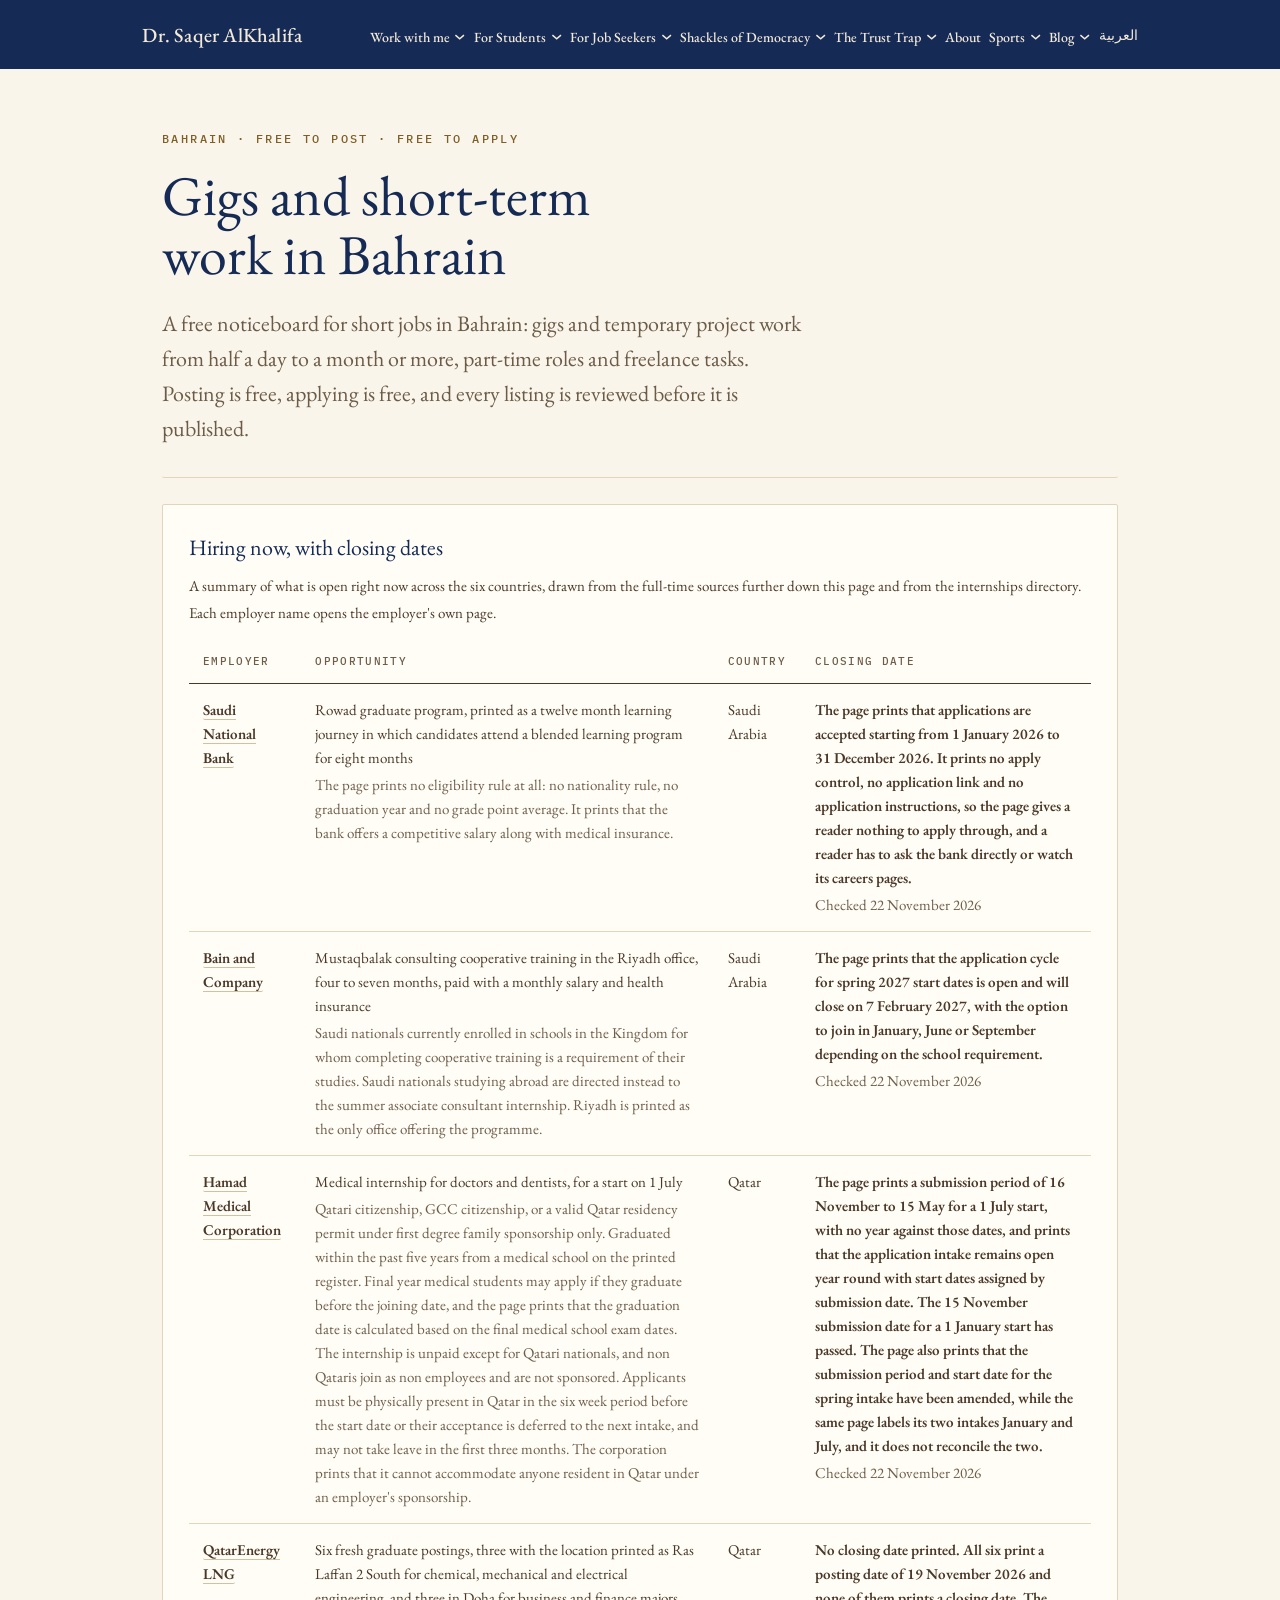
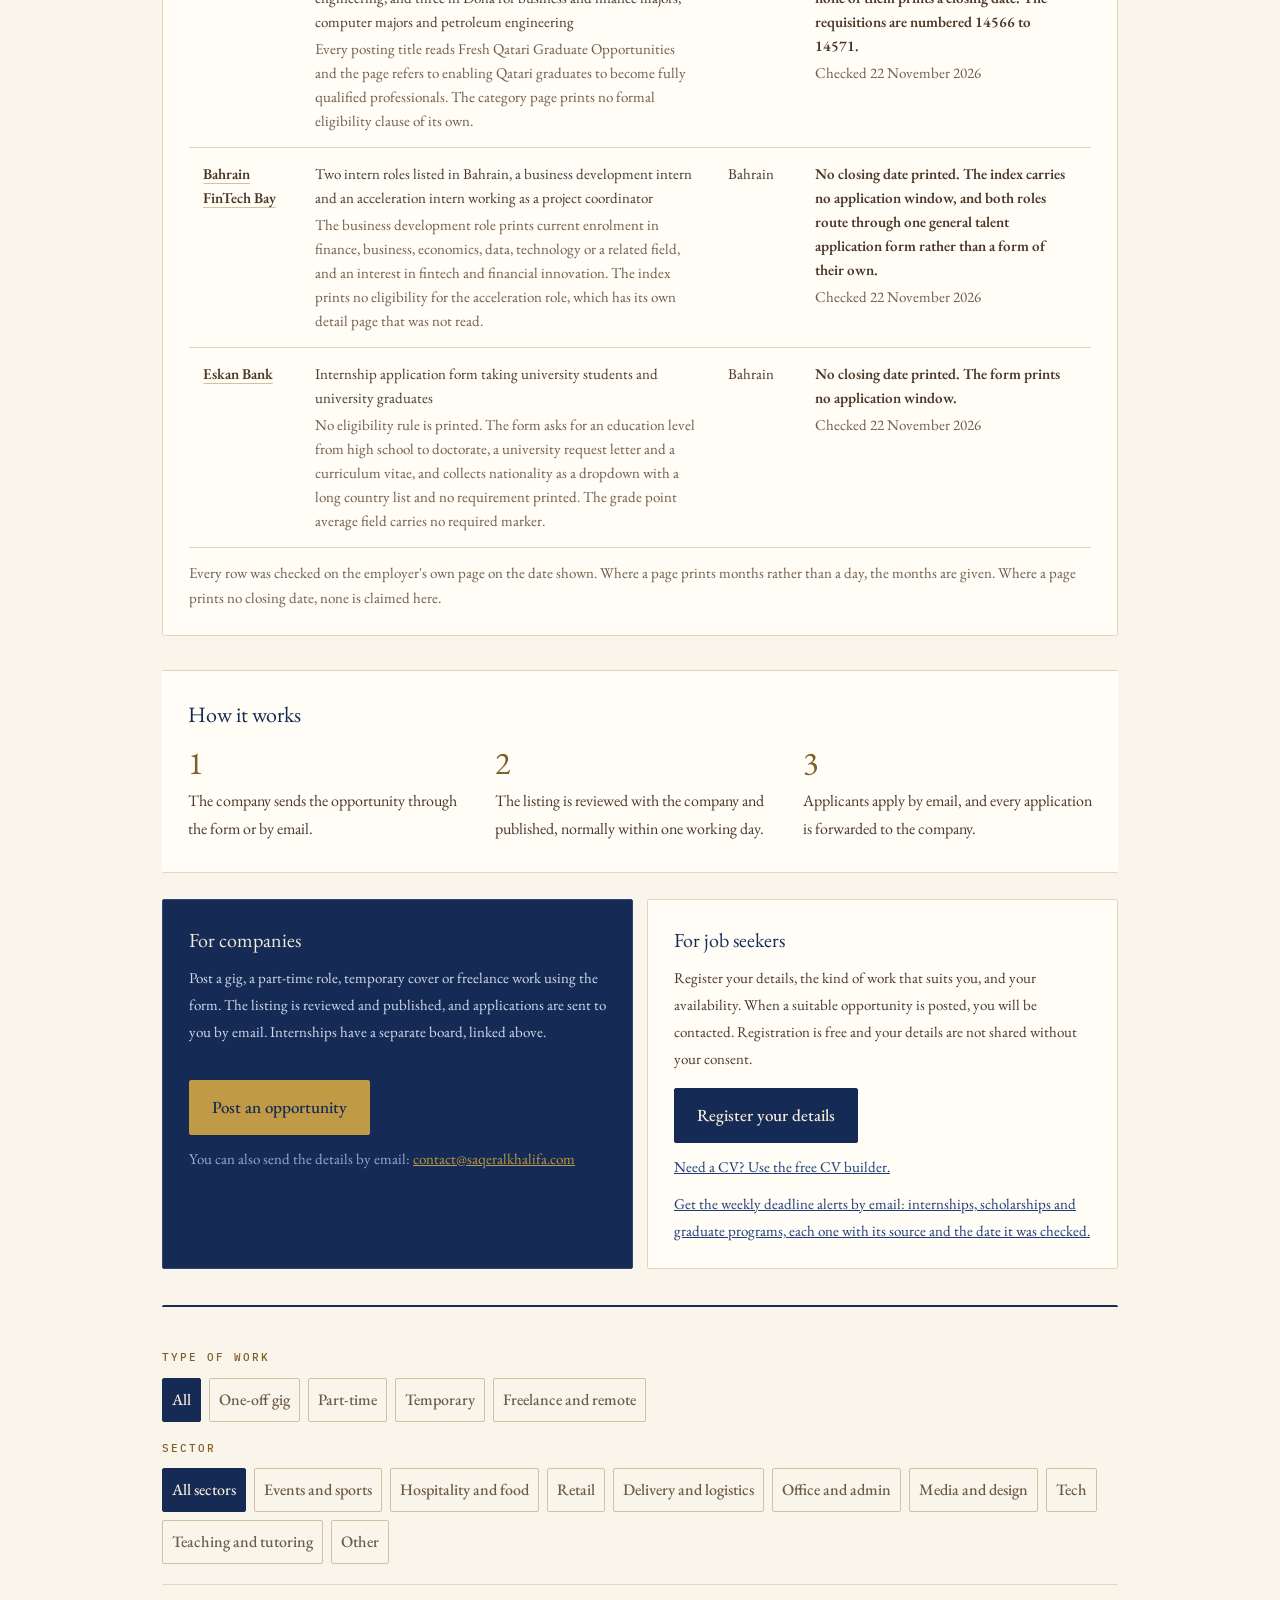
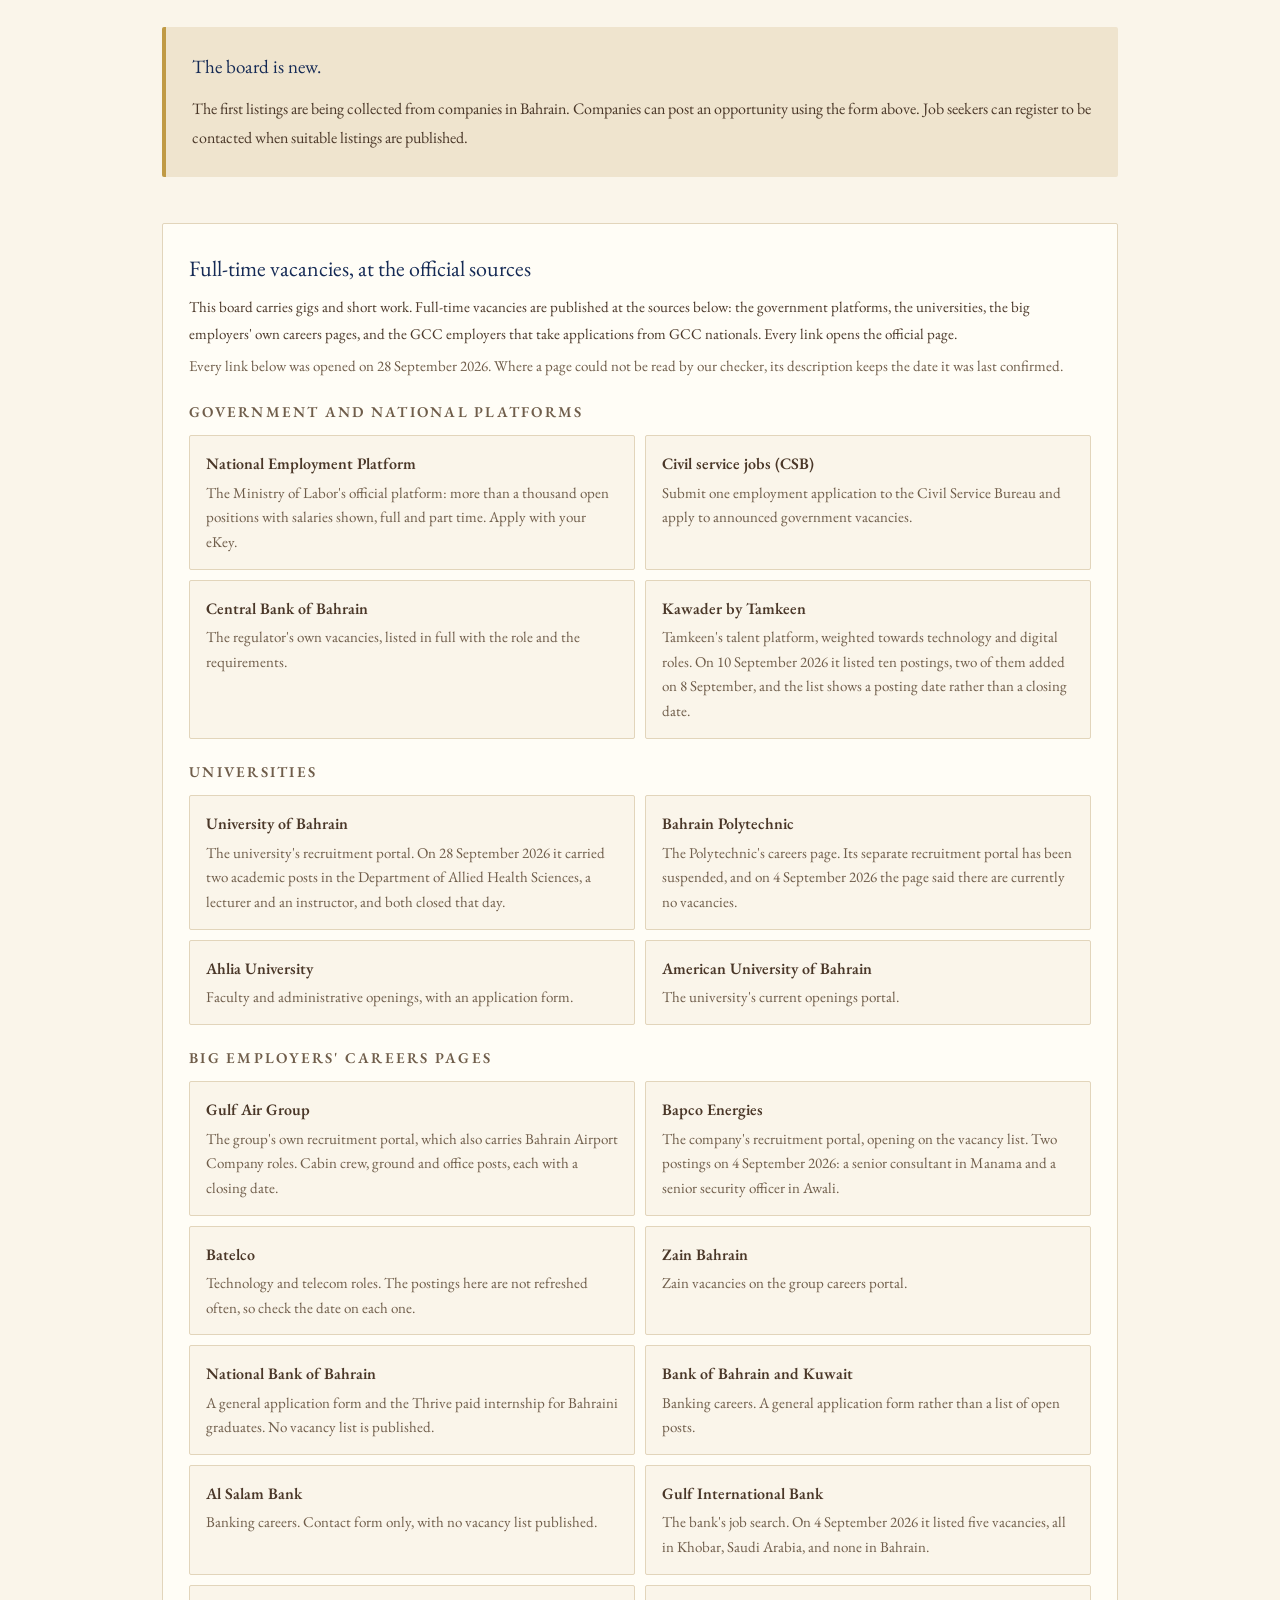
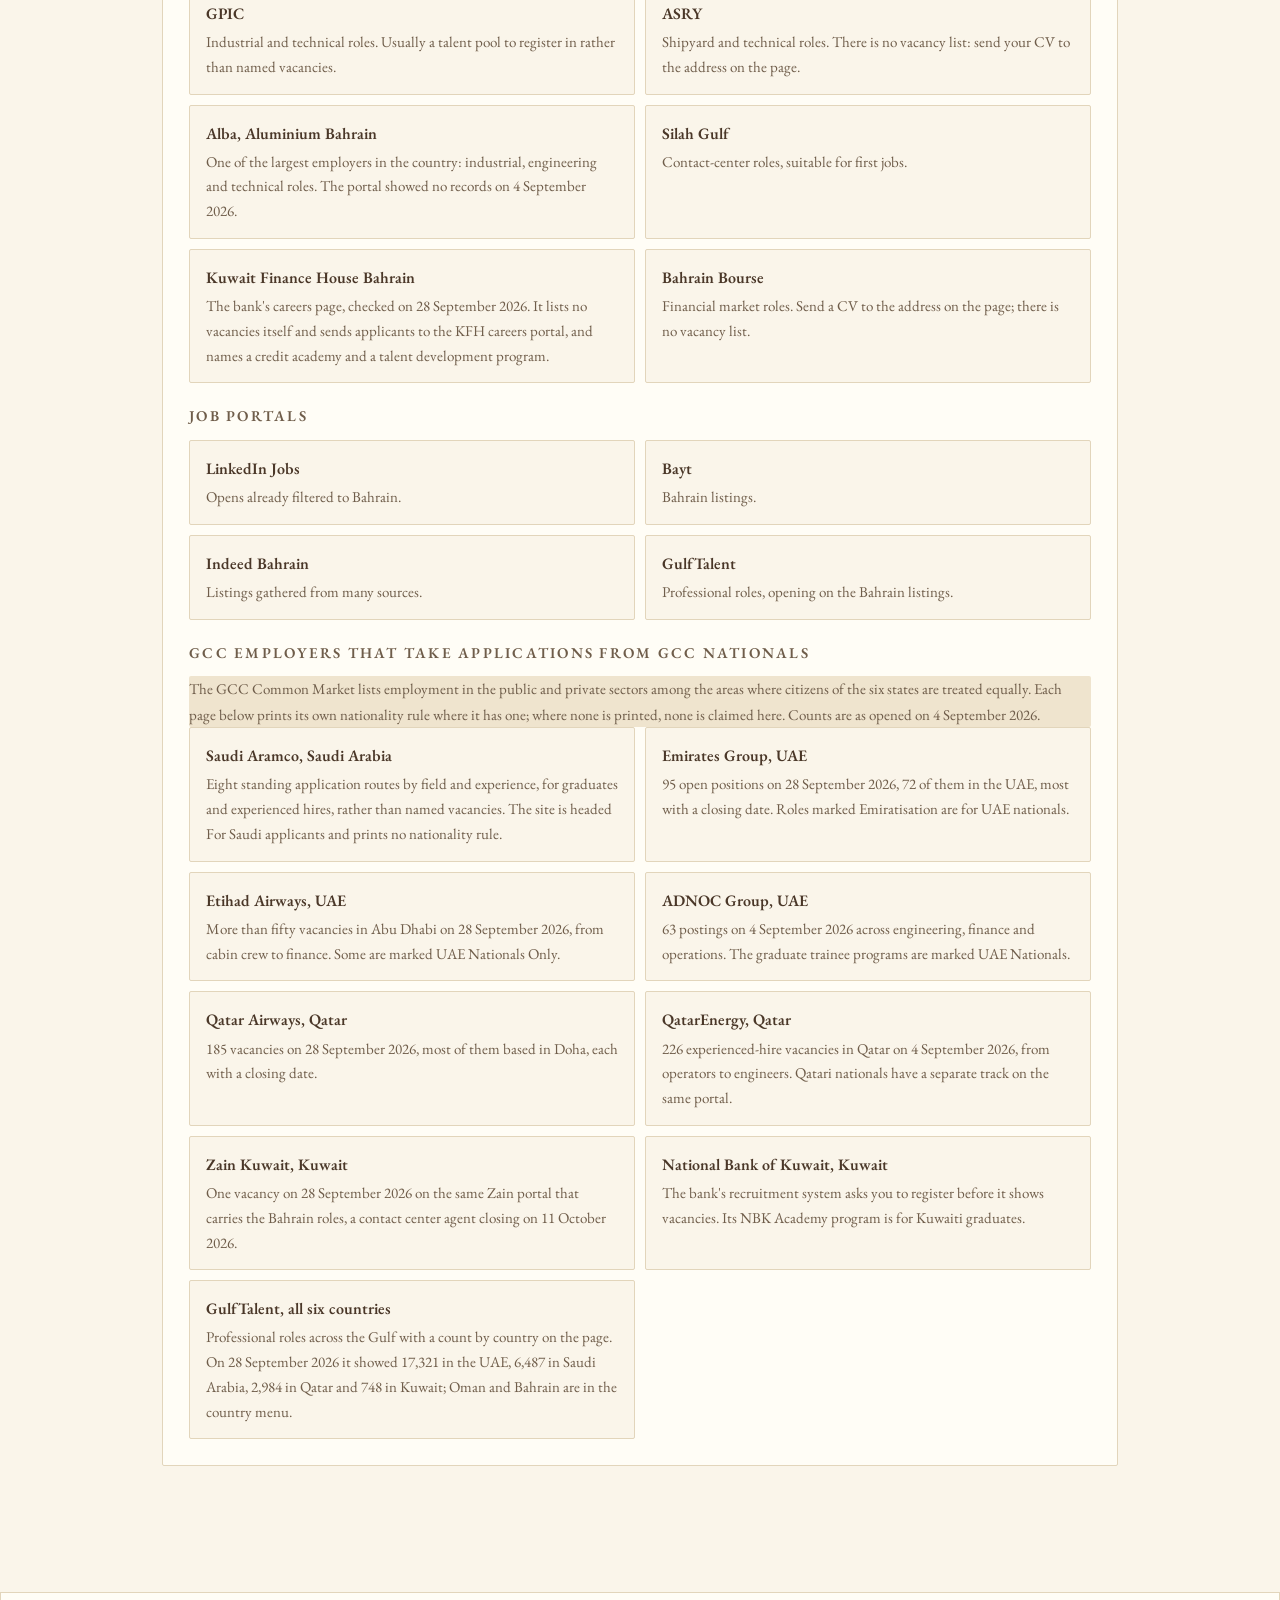
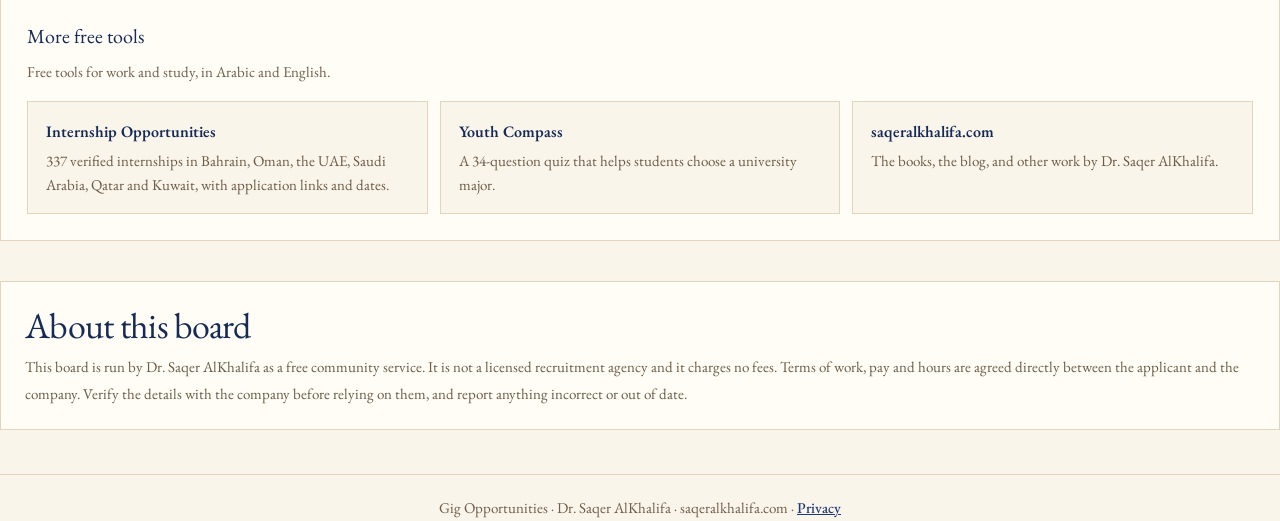
==== index.html @ 66a56ea7 "Publish 22 November recheck corrections to the gigs page Patches staged 22 November 2026 from record" ====
<!DOCTYPE html>
<html lang="en" dir="ltr">
<head>
<meta charset="UTF-8">
<meta name="viewport" content="width=device-width, initial-scale=1.0">
<title>Gig Opportunities in Bahrain, short jobs and flexible work</title>
<meta name="description" content="A free noticeboard for gigs, part-time work, freelance tasks and temporary roles in Bahrain. Posting and applying are free, and every listing is reviewed before publication. In Arabic and English, by Dr. Saqer AlKhalifa.">
<link rel="stylesheet" href="fonts.css">
<link rel="canonical" href="https://gigs.saqeralkhalifa.com/">
<link rel="icon" type="image/png" href="favicon-32.png">
<link rel="apple-touch-icon" href="apple-touch-icon.png">
<meta property="og:type" content="website">
<meta property="og:site_name" content="Dr. Saqer AlKhalifa">
<meta property="og:title" content="Gig Opportunities in Bahrain, short jobs and flexible work">
<meta property="og:description" content="A free noticeboard for gigs, part-time work, freelance tasks and temporary roles in Bahrain. Posting and applying are free, and every listing is reviewed before publication. In Arabic and English, by Dr. Saqer AlKhalifa.">
<meta property="og:url" content="https://gigs.saqeralkhalifa.com/">
<meta property="og:image" content="https://gigs.saqeralkhalifa.com/share.png">
<meta property="og:image:width" content="1200">
<meta property="og:image:height" content="630">
<meta property="og:image:alt" content="Free tools for students in the Gulf, by Dr. Saqer AlKhalifa">
<meta property="og:locale" content="en_US">
<meta property="og:locale:alternate" content="ar_BH">
<meta name="twitter:card" content="summary_large_image">
<meta name="twitter:title" content="Gig Opportunities in Bahrain, short jobs and flexible work">
<meta name="twitter:description" content="A free noticeboard for gigs, part-time work, freelance tasks and temporary roles in Bahrain. Posting and applying are free, and every listing is reviewed before publication. In Arabic and English, by Dr. Saqer AlKhalifa.">
<meta name="twitter:image" content="https://gigs.saqeralkhalifa.com/share.png">
<script>window.goatcounter = {path: function(p){ return "/gigs" + p; }};</script>
<script data-goatcounter="https://majorcompass.goatcounter.com/count" async src="https://gc.zgo.at/count.js"></script>
<link rel="alternate" hreflang="en" href="https://gigs.saqeralkhalifa.com/?lang=en">
<link rel="alternate" hreflang="ar" href="https://gigs.saqeralkhalifa.com/?lang=ar">
<link rel="alternate" hreflang="x-default" href="https://gigs.saqeralkhalifa.com/">
<script>
/* MCLANG: one language resolver shared across Dr. Saqer AlKhalifa's tools. */
function mcInitLang(){
  try{
    var q = (location.search.match(/[?&]lang=(ar|en)\b/) || [])[1];
    if(q) return q;
    var s = window.localStorage && localStorage.getItem("mc-lang");
    if(s === "ar" || s === "en") return s;
    var n = (navigator.languages && navigator.languages[0]) || navigator.language || "";
    if(/^ar/i.test(n)) return "ar";
  }catch(e){}
  return "en";
}
function mcSaveLang(v){ try{ localStorage.setItem("mc-lang", v); }catch(e){} }
</script>
<style>
  *{box-sizing:border-box; margin:0; padding:0;}
  html{scroll-behavior:smooth;}
  body{line-height:1.8; min-height:100vh;}
  .wrap{max-width:860px; margin:0 auto; padding:0 22px 80px;}
  .serif{font-family:Georgia,'Times New Roman',serif;}

  header.site{display:flex; align-items:center; justify-content:space-between;
    padding:18px 0 14px; border-bottom:1px solid var(--line);}
  .brand{font-size:.95rem; color:var(--ink-2); text-decoration:none;}
  .lang-toggle{border:1px solid var(--line); background:var(--card); border-radius:999px;
    padding:7px 16px; font-size:.95rem; cursor:pointer; color:var(--accent); font-weight:600; font-family:inherit;}

  .hero{text-align:center; padding:44px 0 6px;}
  .kicker{font-size:.8rem; letter-spacing:.16em; text-transform:uppercase; font-weight:800; margin-bottom:12px;}
  .hero h1{font-size:2.2rem; line-height:1.28; margin-bottom:12px;}
  .hero p.sub{color:var(--ink-2); font-size:1.1rem; max-width:680px; margin:0 auto;}

  .lede{font-size:1.06rem; line-height:1.8; color:var(--ink); margin:32px 0 6px;
    padding:22px 26px; background:var(--card); border:1px solid var(--line);}

  .chap{margin-top:44px; padding-top:26px; border-top:2px solid var(--line);}
  .chap h2{font-size:1.5rem; line-height:1.3; margin-bottom:8px;}
  .chap p.sub{color:var(--ink-2); margin-bottom:16px;}
  .pt{background:var(--card); border:1px solid var(--line); padding:18px 22px; margin-bottom:10px;}
  .pt b{display:block; font-size:1.02rem; margin-bottom:5px;}
  .pt span{color:var(--ink-2); font-size:.97rem; line-height:1.8; display:block;}

  /* ---- pickers ---- */
  .controls{margin-top:40px; padding-top:24px; border-top:2px solid var(--line);}
  .controls h2{font-size:.78rem; letter-spacing:.14em; text-transform:uppercase; color:var(--ink-3);
    font-weight:700; margin:0 0 8px;}
  .chips{display:flex; gap:7px; flex-wrap:wrap; margin-bottom:16px;}
  .chip{border:1px solid var(--line-2); background:var(--card); color:var(--ink-2);
    padding:8px 14px; font-size:.9rem; font-weight:500; cursor:pointer; font-family:inherit;}
  .count{font-size:.85rem; color:var(--ink-3); margin-bottom:12px;}

  /* ---- route cards ---- */
  .rt{background:var(--card); border:1px solid var(--line); padding:20px 24px; margin-bottom:12px;}
  .rh{display:flex; align-items:baseline; gap:12px; flex-wrap:wrap; margin-bottom:8px;}
  .rh b{font-size:1.12rem; flex:1; min-width:200px;}
  .tag{font-size:.72rem; letter-spacing:.1em; text-transform:uppercase; font-weight:700;
    padding:4px 9px; border:1px solid var(--line-2); color:var(--ink-3); white-space:nowrap;}
  .tag.all{color:var(--good); border-color:var(--good-line); background:var(--good-soft);}
  .tag.nationals{color:var(--bad); border-color:var(--bad-line); background:var(--bad-soft);}
  .tag.mixed{color:var(--warn); border-color:var(--warn-line); background:var(--warn-soft);}
  .tag.degree{color:var(--ink-3);}
  .rt p{color:var(--ink-2); font-size:.99rem; line-height:1.8;}
  .meta{display:grid; grid-template-columns:1fr 1fr; gap:14px; margin-top:14px; padding-top:12px;
    border-top:1px dashed var(--line);}
  .meta div{font-size:.92rem; color:var(--ink-2); line-height:1.7;}
  .ml, .wl{display:block; font-size:.7rem; letter-spacing:.14em; text-transform:uppercase;
    color:var(--accent); font-weight:700; margin-bottom:3px;}
  @media(max-width:640px){ .meta{grid-template-columns:1fr;} }
  .wh{margin-top:14px; padding:14px 16px; background:var(--paper-2); border:1px solid var(--line);
    font-size:.93rem; color:var(--ink-2); line-height:1.8;}
  .wall{margin-top:6px;}
  .wrow{display:grid; grid-template-columns:132px 1fr; gap:12px; padding:9px 0;
    border-top:1px dashed var(--line);}
  .wrow:first-child{border-top:0; padding-top:2px;}
  .wrow .wc{font-weight:600; color:var(--ink); font-size:.86rem; line-height:1.75;}
  .wrow .wt{font-size:.92rem; line-height:1.75;}
  .wrow.empty .wt{color:var(--ink-3);}
  @media(max-width:640px){ .wrow{grid-template-columns:1fr; gap:2px;} }
  .note{margin-top:10px; font-size:.88rem; color:var(--ink-3); line-height:1.7;}

  .gaps{margin-top:18px; padding:20px 24px; background:var(--warn-soft); border:1px solid var(--warn-line);}
  .gaps h2{font-size:1.02rem; margin-bottom:8px;}
  .gaps ul{padding-inline-start:20px;}
  .gaps li{font-size:.93rem; color:var(--ink-2); margin-bottom:8px; line-height:1.75;}

  .bar{display:flex; align-items:center; justify-content:space-between; gap:16px; flex-wrap:wrap;
    background:var(--card); border:1px solid var(--line); padding:18px 22px; margin-top:12px;}
  .bar p{color:var(--ink-2); font-size:.98rem; flex:1; min-width:230px;}
  .btn{display:inline-block; background:var(--navy); color:#fff; text-decoration:none;
    padding:11px 22px; font-weight:600; font-size:.95rem; white-space:nowrap;}
  .btn.ghost{background:transparent; color:var(--accent); border:1px solid var(--accent-line);}

  .srcbox{margin-top:40px; padding:22px 24px; background:var(--card); border:1px solid var(--line);}
  .srcbox h2{font-size:1.05rem; margin-bottom:4px;}
  .srcbox p.sub{font-size:.9rem; color:var(--ink-3); margin-bottom:12px;}
  .srcbox ol{padding-inline-start:20px;}
  .srcbox li{font-size:.88rem; color:var(--ink-2); margin-bottom:8px; line-height:1.7;}
  .srcbox a{color:var(--accent); word-break:break-word;}

  footer.site{margin-top:38px; padding-top:20px; border-top:1px solid var(--line);
    font-size:.9rem; color:var(--ink-3); text-align:center;}
  .disc{margin-bottom:8px;}
/* ============================================================
   Major Compass shared theme, option 2A
   Ink and paper editorial, Newsreader display, brass accent.
   Tokens mirror theme.css from the design handoff.
   Square corners everywhere except the language pill.
   No shadows, no gradients, no icons.
   ============================================================ */
:root{
  --font-display:Newsreader, Georgia, 'Times New Roman', serif;
  --font-body:'IBM Plex Sans', system-ui, -apple-system, 'Segoe UI', Arial, sans-serif;
  --font-ar:'IBM Plex Sans Arabic', 'IBM Plex Sans', 'Segoe UI', Tahoma, Arial, sans-serif;

  --paper:#f6f3ec;
  --paper-2:#efece4;
  --card:#fbf9f4;
  --line:#ddd7cb;
  --line-2:#cfc9bd;

  --ink:#14161a;
  --ink-2:#33363c;
  --ink-3:#6b6e74;

  --navy:#14161a;
  --navy-deep:#8a5a1e;
  --accent:#8a5a1e;
  --accent-soft:#efece4;
  --accent-line:#cfc9bd;

  --gold:#8a5a1e;
  --gold-soft:#f0ebdf;
  --gold-line:#ddd7cb;
  --gold-bright:#d8b98a;

  --good:#3f6b4f;  --good-soft:#eaefe9;  --good-line:#cfdbd0;
  --warn:#8a5a1e;  --warn-soft:#f0ebdf;  --warn-line:#e2d9c6;
  --bad:#8c3a30;   --bad-soft:#f4e9e5;   --bad-line:#e2cfc8;

  --radius:0; --radius-sm:0;
  --shadow:none; --shadow-lift:none;
}

body{
  font-family:var(--font-body);
  background:var(--paper);
  color:var(--ink);
  font-size:16px;
  line-height:1.8;
  -webkit-font-smoothing:auto;
  text-rendering:optimizeLegibility;
}
[dir="rtl"] body{font-family:var(--font-ar); line-height:1.95;}
body::before{display:none !important;}

/* ---------- display type: Newsreader 400, never bold serif ---------- */
.serif, .chap h2, .cn, .stat-n, .minrow b, .grp-t, .grp h2, .panel h2,
.srcbox h2, .majors-title, .hero h1, h1, h2, h3{
  font-family:var(--font-display);
  font-weight:400;
  font-variation-settings:normal;
  letter-spacing:-.02em;
}
[dir="rtl"] .serif, [dir="rtl"] .chap h2, [dir="rtl"] .cn, [dir="rtl"] .stat-n,
[dir="rtl"] .minrow b, [dir="rtl"] .grp-t, [dir="rtl"] .grp h2, [dir="rtl"] .panel h2,
[dir="rtl"] .srcbox h2, [dir="rtl"] .majors-title, [dir="rtl"] .hero h1,
[dir="rtl"] h1, [dir="rtl"] h2, [dir="rtl"] h3{
  font-family:var(--font-ar); letter-spacing:0; font-weight:600; line-height:1.35;
}
.stat-n, .minrow b, .cnt, td, th, .cal-row b{font-variant-numeric:tabular-nums;}
::selection{background:var(--paper-2); color:var(--ink);}
:focus-visible{outline:2px solid var(--accent); outline-offset:2px;}
a:focus-visible, button:focus-visible, input:focus-visible{
  outline:2px solid var(--accent); outline-offset:2px; border-radius:0;
}

/* ---------- the shared dark nav ---------- */
.mc-nav{
  background:var(--ink); color:var(--paper);
  position:sticky; top:0; z-index:40;
}
.mc-nav-inner{
  max-width:920px; margin:0 auto; padding:13px 22px;
  display:flex; align-items:center; justify-content:space-between; gap:18px; flex-wrap:wrap;
}
.mc-brand{display:flex; align-items:baseline; gap:10px; text-decoration:none; color:var(--paper); min-width:0;}
.mc-brand b{font-family:var(--font-display); font-size:17px; font-weight:400; letter-spacing:-.01em; white-space:nowrap;}
[dir="rtl"] .mc-brand b{font-family:var(--font-ar); font-weight:600; letter-spacing:0;}
.mc-brand span{font-size:10px; letter-spacing:.14em; text-transform:uppercase; color:#9a9da3; white-space:nowrap;}
[dir="rtl"] .mc-brand span{letter-spacing:0; text-transform:none; font-size:12px;}
.mc-nav-links{
  display:flex; gap:20px; font-size:12px; letter-spacing:.06em; align-items:center;
  overflow-x:auto; scrollbar-width:none; flex:1 1 auto; justify-content:center;
}
.mc-nav-links::-webkit-scrollbar{display:none;}
[dir="rtl"] .mc-nav-links{letter-spacing:0; font-size:13px;}
.mc-nav-links a{
  color:#c9ccd2; text-decoration:none; white-space:nowrap; padding-bottom:2px;
  border-bottom:1px solid transparent; transition:color .15s, border-color .15s;
}
.mc-nav-links a:hover{color:var(--paper);}
.mc-nav-links a[aria-current="page"]{color:var(--paper); border-bottom-color:var(--accent);}
.mc-nav .lang-toggle{
  flex:0 0 auto; border:1px solid var(--accent); background:var(--accent); border-radius:999px;
  padding:6px 17px; font-size:13px; letter-spacing:.04em; font-weight:600;
  color:#fbf9f4; cursor:pointer; font-family:var(--font-body);
  transition:background .15s, color .15s, border-color .15s;
}
.mc-nav .lang-toggle:hover{background:var(--paper); color:var(--ink); border-color:var(--paper);}
@media (max-width:640px){
  .mc-nav-inner{padding:11px 18px; gap:10px;}
  .mc-nav-links{justify-content:flex-start; order:3; width:100%; gap:16px; padding-bottom:2px;}
}
@media print{ .mc-nav{display:none;} }

/* the old in-page masthead and pill switcher are replaced by .mc-nav */
header.site, nav.toolnav{display:none !important;}

/* ---------- page header ---------- */
.hero, .res-head{position:relative;}
.hero::before{display:none !important;}
.hero{padding-top:52px;}
.hero h1{font-size:clamp(34px, 5.4vw, 52px); line-height:1.04; font-weight:400;}
[dir="rtl"] .hero h1{line-height:1.35; font-weight:600;}
.hero p, .hero p.sub{color:var(--ink-2);}
.kicker, .eyebrow{
  color:var(--accent); font-weight:600; font-size:11px;
  letter-spacing:.18em; text-transform:uppercase;
}
[dir="rtl"] .kicker, [dir="rtl"] .eyebrow{letter-spacing:0; text-transform:none; font-size:13px;}

/* ---------- surfaces: square, flat, ruled ---------- */
.panel, .mcard, .pcard, .qcard, .viz-root, .srcbox, .toc, .lede, .stat, .nextbox,
.m, .fact, .pt, .bar, .quizbar, .cta-inline, .rule, .checked, .hedge, .extra, .flag,
.note, .card, .grp{
  border-radius:0 !important;
  box-shadow:none !important;
}
.panel, .mcard, .pcard, .qcard, .viz-root, .srcbox, .toc, .stat, .nextbox, .m, .fact{
  background:var(--card); border:1px solid var(--line-2);
}
.mcard:hover, .pcard:hover, .m:hover{border-color:var(--ink-3);}
.pcard{border-inline-start-width:2px; border-inline-start-color:var(--accent);}
.lede{background:var(--card); border:1px solid var(--line-2);
  border-inline-start:2px solid var(--accent) !important; border-inline-end:1px solid var(--line-2) !important;}

/* ---------- buttons ---------- */
.btn{
  background:var(--ink); border:1px solid var(--ink); border-radius:0;
  font-weight:500; letter-spacing:0; color:var(--paper); box-shadow:none;
  transition:background .15s, border-color .15s, color .15s;
}
.btn:hover{background:var(--accent); border-color:var(--accent); color:#fff; transform:none; filter:none; box-shadow:none;}
.btn.ghost, .btn.secondary{
  background:transparent; color:var(--ink); border:1px solid var(--ink); box-shadow:none;
}
.btn.ghost:hover, .btn.secondary:hover{background:var(--ink); border-color:var(--ink); color:var(--paper);}
.printbtn{border:1px solid var(--line-2); border-radius:0; background:transparent; color:var(--ink-2);}
.printbtn:hover{background:var(--ink); border-color:var(--ink); color:var(--paper);}

/* filter chips and pickers: square, ruled */
.fbtn, .chip, .navbtn, .picker button, .filters button{
  border:1px solid var(--line-2); border-radius:0; background:transparent; color:var(--ink-2);
  box-shadow:none; transition:background .15s, color .15s, border-color .15s;
}
.fbtn:hover, .chip:hover, .navbtn:hover{border-color:var(--ink); color:var(--ink); background:transparent; transform:none;}
.fbtn.on, .chip.on, .navbtn.on{
  background:var(--ink); border-color:var(--ink); color:var(--paper); font-weight:500; box-shadow:none;
}
input[type="text"], input[type="search"], select, textarea, .srch{
  border-radius:0 !important; border:1px solid var(--line-2); background:var(--card);
  font-family:var(--font-body); color:var(--ink);
}
[dir="rtl"] input, [dir="rtl"] select, [dir="rtl"] textarea{font-family:var(--font-ar);}

/* ---------- bars and callouts: flat bands, no gradients ---------- */
.bar, .quizbar, .cta-inline{
  background:var(--paper-2); border:1px solid var(--line); border-radius:0;
}
.rule, .checked, .hedge, .extra, .flag{border-radius:0;}
.rule.w, .checked, .hedge, .extra, .flag{background:var(--warn-soft); border-color:var(--warn-line);}
.rule.b{background:var(--bad-soft); border-color:var(--bad-line);}
.rule.n{background:var(--paper-2); border-color:var(--line);}
.row.act{background:var(--paper-2) !important; border-color:var(--line) !important;}

/* ---------- band chips and verdict pills keep meaning, lose gloss ---------- */
.band{border-radius:0; font-weight:600;}

/* ---------- section labels ---------- */
.sec h3, .lbl, .toc h2, .row h4{
  letter-spacing:.14em; font-weight:600; text-transform:uppercase; font-size:11px; color:var(--ink-3);
}
[dir="rtl"] .sec h3, [dir="rtl"] .lbl, [dir="rtl"] .toc h2, [dir="rtl"] .row h4{
  letter-spacing:0; text-transform:none; font-size:13px;
}

/* ---------- tables ---------- */
table{border-collapse:collapse;}
th{
  text-align:start; font-size:11px; letter-spacing:.12em; text-transform:uppercase;
  color:var(--ink-3); font-weight:600; padding:12px 14px; border-bottom:1px solid var(--ink);
}
[dir="rtl"] th{letter-spacing:0; text-transform:none; font-size:13px;}
td{padding:14px; border-bottom:1px solid var(--line); color:var(--ink-2); vertical-align:top; font-size:14px;}

/* ---------- footer ---------- */
footer.site{
  margin-top:56px; padding:26px 0 0; border-top:1px solid var(--line); color:var(--ink-3); font-size:13px;
}
footer.site a{color:var(--accent); font-weight:500;}


/* ---- 2A refinements ---- */
input, button, select, textarea{border-radius:0;}
.lang-toggle, .mc-nav .lang-toggle{border-radius:999px;}
.pt{border-inline-start-width:2px !important;}
.compass, .emoji{display:none !important;}
.opt{border-radius:0 !important;}
.opt.selected{background:var(--paper-2); border-color:var(--ink);}
.band{border-radius:0 !important;}
hr{border:0; border-top:1px solid var(--line);}

/* ---- 2A: square the remaining pills, protect quiz progress ---- */
.section-chip, .progress-bar, .progress-fill, .bar-fill, .chip, .meta-chips .chip,
.tag, .pill, .badge, .cta, .startbtn{border-radius:0 !important;}
.section-chip{background:var(--paper-2); color:var(--accent); border:1px solid var(--line);
  font-size:11px; letter-spacing:.14em; text-transform:uppercase; font-weight:600; padding:5px 12px;}
[dir="rtl"] .section-chip{letter-spacing:0; text-transform:none; font-size:13px;}
body:has(#screen-quiz.active) .mc-nav-links{display:none;}

/* ---- 2A: square corners everywhere except the language pill ---- */
.wrap, .wrap *, .mc-nav *:not(.lang-toggle){border-radius:0 !important;}
.lang-toggle{border-radius:999px !important;}
.subj, .tag, .chip{
  background:transparent !important; border:1px solid var(--line-2) !important;
  color:var(--ink-2) !important; font-size:11px; letter-spacing:.1em; text-transform:uppercase;
  padding:4px 9px !important; font-weight:500;
}
[dir="rtl"] .subj, [dir="rtl"] .tag, [dir="rtl"] .chip{letter-spacing:0; text-transform:none; font-size:13px;}
.mrank{
  background:transparent !important; border:0 !important; width:auto !important; height:auto !important;
  font-family:var(--font-display); font-size:22px; font-weight:400; color:var(--accent) !important;
  box-shadow:none !important; min-width:28px;
}
[dir="rtl"] .mrank{font-family:var(--font-ar); font-weight:600;}
html{scroll-padding-top:76px;}
.wrap [id], .m, .mcard{scroll-margin-top:76px;}

@media (max-width:520px){
  .hero h1{font-size:clamp(28px, 8vw, 36px);}
}

/* ---- nav: links back to the main site and the book ---- */
.mc-nav-inner{max-width:1160px !important; gap:14px; flex-wrap:nowrap;}
.mc-nav-links{gap:17px; justify-content:center; min-width:0;}
@media (max-width:1100px){ .mc-brand span{display:none;} }
@media (max-width:760px){
  .mc-nav-inner{flex-wrap:wrap;}
  .mc-nav-links{order:3; width:100%; justify-content:flex-start;}
}
.mc-nav-right{display:flex; align-items:center; gap:14px; flex:0 0 auto;}
.mc-site{
  color:#9a9da3; text-decoration:none; font-size:12px; letter-spacing:.06em; white-space:nowrap;
  border-bottom:1px solid transparent; padding-bottom:2px; transition:color .15s, border-color .15s;
}
.mc-site:hover{color:var(--paper); border-bottom-color:#3a3d43;}
[dir="rtl"] .mc-site{letter-spacing:0; font-size:13px;}
.mc-book{
  color:#d8b98a; text-decoration:none; font-size:12px; letter-spacing:.06em; white-space:nowrap;
  border:1px solid rgba(216,185,138,.45); padding:6px 13px; transition:background .15s, color .15s, border-color .15s;
}
.mc-book:hover{background:#d8b98a; color:var(--ink); border-color:#d8b98a;}
[dir="rtl"] .mc-book{letter-spacing:0; font-size:13px;}
@media (max-width:860px){ .mc-site{display:none;} }
@media (max-width:640px){
  .mc-nav-right{gap:9px;}
  .mc-book{padding:5px 10px;}
}
</style>

<style>
/* ---------- Internship Opportunities ---------- */
.mc-nav-links{justify-content:flex-start;}
.keybox{background:var(--card); border-block:1px solid var(--line); padding:30px 26px; margin:34px 0 8px;}
.keybox h2{font-size:1.42rem; line-height:1.45; color:var(--ink); margin-bottom:12px;}
.keybox p{font-size:1rem; line-height:1.85; color:var(--body);}

.matcher{background:var(--ink); color:var(--paper); padding:34px 28px; margin-top:34px;}
.matcher h2{color:var(--paper); font-size:1.42rem; line-height:1.42;}
.matcher p{color:#c9ccd2; font-size:.98rem; line-height:1.8; margin-top:12px;}
.matcher .chips{margin-top:20px;}
.matcher .chip{background:transparent; color:#e8e6e1; border-color:#4a4d53;}
.matcher .chip:hover{border-color:var(--accent); color:#fff;}
.matcher .chip.on{background:var(--paper); color:var(--ink); border-color:var(--paper);}
.matcher .hint{margin-top:16px; font-size:.9rem; color:#9a9da3;}
.matcher a{color:var(--accent);}

.ctrow{margin-top:28px;}
.ctrow h3, .fgroup h3{font-size:.74rem; letter-spacing:.15em; text-transform:uppercase;
  color:var(--muted); margin-bottom:11px; font-weight:600;}
[dir="rtl"] .ctrow h3, [dir="rtl"] .fgroup h3{letter-spacing:0; font-size:.86rem;}
.chips{display:flex; flex-wrap:wrap; gap:8px;}
.chip{border:1px solid var(--line); background:var(--card); color:var(--body);
  padding:7px 14px; font-size:.9rem; cursor:pointer; font-family:inherit; line-height:1.5;
  text-transform:none; letter-spacing:normal; border-radius:0;}
.chip:hover{border-color:var(--accent);}
.chip.on{background:var(--ink); color:var(--paper); border-color:var(--ink);}
.chip.soon{opacity:.5; cursor:not-allowed;}
.chip.soon:hover{border-color:var(--line);}
.fgroup{margin-top:17px;}
.count{margin-top:20px; font-size:.94rem; color:var(--muted);}

.sread{background:var(--band); border-inline-start:3px solid var(--accent); padding:24px 26px; margin-top:22px;}
.sread h3{font-size:1.06rem; color:var(--ink); margin-bottom:14px;}
.sread dl{display:grid; grid-template-columns:130px 1fr; gap:9px 18px;}
.sread dt{font-size:.76rem; letter-spacing:.1em; text-transform:uppercase; color:var(--muted); font-weight:600; padding-top:3px;}
[dir="rtl"] .sread dt{letter-spacing:0; font-size:.88rem;}
.sread dd{font-size:.96rem; line-height:1.78; color:var(--body);}

.opp{border-top:1px solid var(--line); padding:26px 0;}
.opp:first-child{border-top:0;}
.otop{display:flex; flex-wrap:wrap; align-items:baseline; gap:10px 14px;}
.oorg{font-size:1.24rem; font-weight:600; color:var(--ink); line-height:1.4;}
.oprog{font-size:1.02rem; color:var(--sec); line-height:1.5;}
.tag{font-size:.72rem; letter-spacing:.12em; text-transform:uppercase; font-weight:600;
  padding:4px 10px; border:1px solid var(--line); color:var(--muted); white-space:nowrap;}
[dir="rtl"] .tag{letter-spacing:0; font-size:.8rem;}
.tag.open{border-color:var(--accent); color:var(--accent);}
.orows{margin-top:15px; display:grid; grid-template-columns:150px 1fr; gap:7px 18px;}
.orows dt{font-size:.78rem; letter-spacing:.1em; text-transform:uppercase; color:var(--muted); font-weight:600; padding-top:3px;}
[dir="rtl"] .orows dt{letter-spacing:0; font-size:.9rem;}
.orows dd{font-size:.98rem; line-height:1.75; color:var(--body);}
.olink{display:inline-block; margin-top:15px; font-size:.95rem; font-weight:600;
  color:var(--accent); border-bottom:1px solid var(--accent-line); text-decoration:none;}
.ometa{margin-top:11px; font-size:.82rem; color:var(--muted);}
.empty{padding:34px 0; color:var(--muted); font-size:1rem;}

.ev{border-top:1px solid var(--line); padding:24px 0;}
.ev:first-of-type{border-top:0;}
.evclaim{font-size:1.06rem; line-height:1.7; color:var(--ink); font-weight:500;}
.evsrc{margin-top:10px; font-size:.88rem; color:var(--muted); line-height:1.7;}
.evnote{margin-top:12px; font-size:.93rem; line-height:1.75; color:var(--body);
  background:var(--band); padding:14px 16px;}
.evtag{display:inline-block; font-size:.68rem; letter-spacing:.12em; text-transform:uppercase;
  font-weight:600; padding:3px 9px; border:1px solid var(--line); color:var(--muted); margin-bottom:10px;}
[dir="rtl"] .evtag{letter-spacing:0; font-size:.78rem;}
.evtag.causal{border-color:var(--accent); color:var(--accent);}
.evtag.contested, .evtag.gap{border-color:#9a5f3a; color:#9a5f3a;}
.evlink{font-size:.88rem; color:var(--accent); text-decoration:none; border-bottom:1px solid var(--accent-line);}

.subbox{background:var(--ink); color:var(--paper); padding:36px 30px; margin-top:46px;}
.subbox h2{color:var(--paper); font-size:1.5rem; line-height:1.4;}
.subbox p{color:#c9ccd2; font-size:1rem; line-height:1.8; margin-top:14px;}
.subbox .btn{margin-top:22px; background:var(--paper); color:var(--ink); border-color:var(--paper);}
.subbox .btn:hover{background:var(--accent); color:var(--paper); border-color:var(--accent);}

.mcbox{margin-top:46px; border-top:1px solid var(--line); padding-top:30px;}
.mcbox h2{font-size:1.3rem; color:var(--ink);}
.mcbox p.sub{margin-top:10px;}
.mcgrid{display:grid; grid-template-columns:repeat(2,1fr); gap:14px; margin-top:22px;}
.mccard{border:1px solid var(--line); padding:20px 20px; background:var(--card); text-decoration:none; display:block;}
.mccard:hover{border-color:var(--accent);}
.mccard b{display:block; font-size:1.02rem; color:var(--ink); margin-bottom:7px;}
.mccard span{font-size:.92rem; line-height:1.7; color:var(--sec);}

@media (max-width:640px){
  .orows, .sread dl{grid-template-columns:1fr; gap:2px 0;}
  .orows dt, .sread dt{padding-top:11px;}
  .keybox, .matcher{padding:24px 20px;}
  .subbox{padding:28px 22px;}
  .mcgrid{grid-template-columns:1fr;}
}
</style>

<style>
/* ---- apply row ---- */
.applyrow{margin-top:20px; display:flex; flex-wrap:wrap; gap:12px; align-items:center;}
.btn.apply{background:var(--accent); color:#fff; border:1px solid var(--accent);
  padding:12px 22px; font-size:16px; font-weight:600; text-decoration:none; border-radius:0;
  min-height:46px; display:inline-flex; align-items:center;}
.btn.apply:hover{background:#1E3A78; border-color:#1E3A78; color:#F3EADA;}
.btn.apply.mail{background:transparent; color:var(--accent);}
.btn.apply.mail:hover{background:var(--accent); color:#fff;}
.applyrow .olink{margin-top:0;}
.needbox{margin-top:16px; background:var(--paper-2); border-inline-start:3px solid var(--line-2);
  padding:16px 20px;}
.needbox b{display:block; font-size:12px; letter-spacing:.14em; text-transform:uppercase;
  color:var(--ink-3); margin-bottom:8px;}
[dir="rtl"] .needbox b{letter-spacing:.02em; font-size:14px;}
.needbox p{font-size:17px; line-height:1.75; color:var(--ink-2);}
.cvlink{display:inline-block; margin-top:14px; font-size:15px; color:var(--ink-3);
  text-decoration:none; border-bottom:1px dotted var(--line-2);}
.cvlink:hover{color:var(--accent); border-bottom-color:var(--accent);}

/* ---- mobile: real tap targets, no horizontal scroll ---- */
html, body{overflow-x:hidden;}
@media (max-width:760px){
  .applyrow{gap:10px;}
  .btn.apply{width:100%; justify-content:center; min-height:50px; font-size:17px;}
  .applyrow .olink{width:100%;}
  .chip{min-height:42px; display:inline-flex; align-items:center; font-size:16px; padding:8px 15px;}
  .needbox p{font-size:16px;}
  .mc-nav-inner{padding:10px 16px;}
  .mc-nav .lang-toggle{min-height:40px; padding:8px 16px; font-size:13px;}
  .mc-nav-links a{padding-block:10px;}
  .olink{padding-block:8px;}
  .wrap{padding-inline:18px;}
  .opp{padding:20px 16px;}
  .evnote{padding:14px 16px;}
}
</style>

<style>
/* ---------- Gig Opportunities specific ---------- */
.mc-nav-links{justify-content:flex-start;}
.how{background:var(--card); border-block:1px solid var(--line); padding:28px 26px; margin:34px 0 8px;}
.how h2{font-size:1.42rem; line-height:1.45; color:var(--ink); margin-bottom:16px;}
.steps{display:grid; grid-template-columns:1fr 1fr 1fr; gap:18px;}
@media(max-width:760px){ .steps{grid-template-columns:1fr;} }
.step b{display:block; font-family:var(--font-display); font-weight:400; font-size:1.9rem;
  color:var(--accent); line-height:1; margin-bottom:8px;}
[dir="rtl"] .step b{font-family:var(--font-ar); font-weight:600; font-size:1.6rem;}
.step p{font-size:.97rem; line-height:1.8; color:var(--body);}

.ctapair{display:grid; grid-template-columns:1fr 1fr; gap:14px; margin-top:26px;}
@media(max-width:760px){ .ctapair{grid-template-columns:1fr;} }
.cta{background:var(--card); border:1px solid var(--line); padding:26px 26px 24px;
  display:flex; flex-direction:column; align-items:flex-start; gap:10px;}
.cta.dark{background:var(--ink); border-color:var(--ink);}
.cta h2{font-size:1.3rem; line-height:1.4; color:var(--ink);}
.cta.dark h2{color:var(--paper);}
.cta p{font-size:.96rem; line-height:1.8; color:var(--body); flex:1;}
.cta.dark p{color:#c9ccd2;}
.cta .btn.apply{margin-top:6px;}
.cta.dark .btn.apply{background:var(--paper); color:var(--ink); border-color:var(--paper);}
.cta.dark .btn.apply:hover{background:var(--gold-bright); border-color:var(--gold-bright); color:var(--ink);}
.orline{font-size:.88rem; color:var(--ink-3);}
.cta.dark .orline{color:#9a9da3;}
.orline a{color:var(--accent);}
.cta.dark .orline a{color:var(--gold-bright);}

.found{margin-top:26px; background:var(--paper-2); border-inline-start:3px solid var(--accent);
  padding:24px 26px;}
.found h3{font-size:1.15rem; color:var(--ink); margin-bottom:10px;}
.found p{font-size:.98rem; line-height:1.85; color:var(--body);}

.ctrl{margin-top:36px; padding-top:24px; border-top:2px solid var(--line);}
.fgroup{margin-top:17px;}
.fgroup h3{font-size:.74rem; letter-spacing:.15em; text-transform:uppercase;
  color:var(--muted); margin-bottom:11px; font-weight:600;}
[dir="rtl"] .fgroup h3{letter-spacing:0; font-size:.86rem;}
.chips{display:flex; flex-wrap:wrap; gap:8px;}
.chip{border:1px solid var(--line); background:var(--card); color:var(--body);
  padding:7px 14px; font-size:.9rem; cursor:pointer; font-family:inherit; line-height:1.5;
  text-transform:none; letter-spacing:normal; border-radius:0;}
.chip:hover{border-color:var(--accent);}
.chip.on{background:var(--ink); color:var(--paper); border-color:var(--ink);}
.count{margin-top:20px; font-size:.94rem; color:var(--muted);}

.opp{border-top:1px solid var(--line); padding:26px 0;}
.opp:first-child{border-top:0;}
.opp.filled{opacity:.55;}
.oh{display:flex; align-items:baseline; gap:12px; flex-wrap:wrap; margin-bottom:6px;}
.oh b{font-family:var(--font-display); font-weight:400; font-size:1.35rem; line-height:1.35;
  color:var(--ink); flex:1; min-width:200px;}
[dir="rtl"] .oh b{font-family:var(--font-ar); font-weight:600;}
.org{font-size:.98rem; color:var(--ink-2); margin-bottom:10px;}
.tag{font-size:.72rem; letter-spacing:.1em; text-transform:uppercase; font-weight:700;
  padding:4px 9px; border:1px solid var(--line-2); color:var(--ink-3); white-space:nowrap;}
[dir="rtl"] .tag{letter-spacing:0; font-size:.82rem;}
.tag.pay{color:var(--good); border-color:var(--good-line); background:var(--good-soft);}
.tag.done{color:var(--bad); border-color:var(--bad-line); background:var(--bad-soft);}
.opp p.desc{font-size:.99rem; line-height:1.85; color:var(--body); margin-top:4px;}
.meta{display:grid; grid-template-columns:1fr 1fr; gap:14px; margin-top:14px; padding-top:12px;
  border-top:1px dashed var(--line);}
@media(max-width:640px){ .meta{grid-template-columns:1fr;} }
.meta div{font-size:.92rem; color:var(--ink-2); line-height:1.7;}
.ml{display:block; font-size:.7rem; letter-spacing:.14em; text-transform:uppercase;
  color:var(--accent); font-weight:700; margin-bottom:3px;}
[dir="rtl"] .ml{letter-spacing:0; font-size:.8rem;}
.checked{margin-top:10px; font-size:.85rem; color:var(--ink-3);}

.soon{margin:26px 0 8px; padding:24px 26px; background:var(--card); border:1px solid var(--line);}
.soon h2{font-size:1.42rem; margin-bottom:6px;}
.soon p.sub{font-size:.96rem; color:var(--body); margin-bottom:14px; line-height:1.8;}
.soon table{width:100%;}
.soon td{color:var(--body); line-height:1.6;}
.soon td b{color:var(--ink); font-weight:600;}
.soon td a{color:var(--ink); text-decoration:none; border-bottom:1px solid var(--line-2);}
.soon td a:hover{color:var(--accent); border-color:var(--accent);}
.soon td small{display:block; color:var(--ink-3); font-size:.84rem; line-height:1.6; margin-top:3px;}
.soon .chk{font-size:.85rem; color:var(--ink-3); margin-top:12px; line-height:1.7;}
@media(max-width:640px){
  .soon{padding:18px 16px;}
  .soon table, .soon tbody, .soon tr, .soon td{display:block; width:100%;}
  .soon thead{display:none;}
  .soon tr{border:1px solid var(--line); background:var(--paper); padding:12px 14px 14px; margin-bottom:10px;}
  .soon td{border:0; padding:2px 0; font-size:15px;}
  .soon td::before{content:attr(data-l); display:block; font-size:11px; letter-spacing:.12em; text-transform:uppercase; color:var(--ink-3); font-weight:600; margin-top:8px;}
  [dir="rtl"] .soon td::before{letter-spacing:0; text-transform:none; font-size:12px;}
  .soon td:first-child::before{display:none;}
}
.srcdir{margin-top:46px; padding:26px; background:var(--card); border:1px solid var(--line);}
.srcdir h2{font-size:1.42rem; margin-bottom:6px;}
.srcdir p.sub{font-size:.96rem; color:var(--body); margin-bottom:6px; line-height:1.8;}
.srcdir .chk{font-size:.85rem; color:var(--ink-3); margin-bottom:14px;}
.srcgroup{margin-top:20px;}
.srcgroup h3{font-size:.74rem; letter-spacing:.15em; text-transform:uppercase;
  color:var(--muted); margin-bottom:11px; font-weight:600;}
[dir="rtl"] .srcgroup h3{letter-spacing:0; font-size:.86rem;}
.srcgrid{display:grid; grid-template-columns:1fr 1fr; gap:10px;}
@media(max-width:760px){ .srcgrid{grid-template-columns:1fr;} }
.srcrow{display:block; border:1px solid var(--line); padding:14px 16px; text-decoration:none;
  background:var(--paper);}
.srcrow:hover{border-color:var(--accent);}
.srcrow b{display:block; color:var(--ink); font-size:.98rem; margin-bottom:3px;}
.srcrow span{font-size:.87rem; color:var(--ink-3); line-height:1.65; display:block;}
.crossbox{margin-top:46px; padding:26px; background:var(--card); border:1px solid var(--line);}
.crossbox h2{font-size:1.3rem; margin-bottom:6px;}
.crossbox p.sub{font-size:.94rem; color:var(--ink-3); margin-bottom:16px;}
.crossgrid{display:grid; grid-template-columns:1fr 1fr 1fr; gap:12px;}
@media(max-width:760px){ .crossgrid{grid-template-columns:1fr;} }
.crosscard{display:block; border:1px solid var(--line); padding:16px 18px; text-decoration:none;
  background:var(--paper);}
.crosscard:hover{border-color:var(--accent);}
.crosscard b{display:block; color:var(--ink); font-size:1rem; margin-bottom:4px;}
.crosscard span{font-size:.88rem; color:var(--ink-3); line-height:1.6; display:block;}

.srcbox{margin-top:40px; padding:22px 24px; background:var(--card); border:1px solid var(--line);}
.srcbox h2{font-size:1.05rem; margin-bottom:6px;}
.srcbox p{font-size:.92rem; color:var(--ink-2); line-height:1.8;}
footer.site{margin-top:38px; padding-top:20px; border-top:1px solid var(--line);
  font-size:.9rem; color:var(--ink-3); text-align:center;}
</style>


<style>
/* ================= THEME 2a MAJLIS, BLUE BAND =================
   The same look as saqeralkhalifa.com: cream paper, one deep blue
   band, gold for emphasis, EB Garamond throughout. Radius 2px.
   No shadows, no gradients. Palette is the contrast-corrected one
   of 14 August 2026 (gold-dark #7D5F27 on paper only, gold #C09A45
   on the band only). */
:root{
  --font-display:'EB Garamond', Georgia, 'Times New Roman', serif;
  --font-body:'EB Garamond', Georgia, 'Times New Roman', serif;
  --font-ar:'Noto Naskh Arabic', 'EB Garamond', Georgia, serif;
  --font-label:'IBM Plex Mono', ui-monospace, SFMono-Regular, Menlo, monospace;

  --paper:#FAF5EA; --paper-2:#EFE4CE; --card:#FFFDF6;
  --line:#E2D5BB; --line-2:#D3C0A0;
  --ink:#4A3728; --ink-2:#6B5B47; --ink-3:#6F5D4A;
  --band:#152A55; --band-line:#2E4477; --royal:#1E3A78;
  --on-band:#F3EADA; --on-band-muted:#9AAAD0; --on-band-link:#D3DCEF;
  --gold:#C09A45; --gold-dark:#7D5F27;

  --navy:#152A55; --navy-deep:#1E3A78;
  --accent:#1E3A78; --accent-soft:#EFE4CE; --accent-line:#D3C0A0;
  --gold-soft:#EFE4CE; --gold-line:#E2D5BB; --gold-bright:#C09A45;
  --good:#3F6B4F; --good-soft:#EAEFE3; --good-line:#C9D6C2;
  --warn:#7D5F27; --warn-soft:#EFE4CE; --warn-line:#E2D5BB;
  --bad:#8C3A30; --bad-soft:#F4E7E1; --bad-line:#E2CBC1;
  --radius:2px; --radius-sm:2px; --shadow:none; --shadow-lift:none;

  --mc-paper:#FAF5EA; --mc-band:#EFE4CE; --mc-card:#FFFDF6;
  --mc-ink:#4A3728; --mc-ink-2:#6B5B47; --mc-ink-3:#6F5D4A; --mc-muted:#6F5D4A;
  --mc-rule:#E2D5BB; --mc-border:#D3C0A0;
  --mc-accent:#1E3A78; --mc-accent-dim:#C09A45;
  --mc-on-dark:#F3EADA; --mc-on-dark-2:#9AAAD0; --mc-dark-rule:#2E4477;
  --mc-serif:'EB Garamond', Georgia, serif;

  --deep:#152A55;          /* the one dark panel color is the band blue */
  --muted:#6F5D4A; --sec:#6B5B47; --body:#4A3728;
}
body{background:var(--paper); color:var(--ink); font-family:var(--font-body); font-size:19px; line-height:1.7;}
[dir="rtl"] body{font-family:var(--font-ar); line-height:1.9;}
.wrap{max-width:1000px;}
.wrap, .wrap *, .mc-nav *:not(.lang-toggle){border-radius:2px !important;}
h1, h2, h3, .serif{font-family:var(--font-display); font-weight:400; letter-spacing:0; color:var(--band);}
[dir="rtl"] h1, [dir="rtl"] h2, [dir="rtl"] h3, [dir="rtl"] .serif{font-family:var(--font-ar); font-weight:600;}
a{color:var(--accent);}
::selection{background:var(--paper-2); color:var(--band);}
:focus-visible, a:focus-visible, button:focus-visible, input:focus-visible{outline:2px solid var(--gold-dark); outline-offset:2px;}

/* ---- labels: IBM Plex Mono, uppercase, like the main site ---- */
.kicker, .eyebrow, .ctrow h3, .fgroup h3, .controls h2, .tag, .evtag, .orows dt, .sread dt,
.ml, .wl, .ometa, .needbox b, .sec h3, .lbl, th, .mc-brand span, .mc-site, .mc-book,
.section-chip, .subj, .count{font-family:var(--font-label);}
[dir="rtl"] .kicker, [dir="rtl"] .ctrow h3, [dir="rtl"] .fgroup h3, [dir="rtl"] .tag, [dir="rtl"] .evtag,
[dir="rtl"] .orows dt, [dir="rtl"] .sread dt, [dir="rtl"] .ml, [dir="rtl"] .ometa, [dir="rtl"] .needbox b,
[dir="rtl"] .mc-site, [dir="rtl"] .mc-book, [dir="rtl"] .count{font-family:var(--font-ar);}

/* ---- masthead: the blue band ---- */
.mc-nav{background:var(--band); color:var(--on-band); border-bottom:1px solid var(--band-line);}
.mc-brand{color:var(--on-band);}
.mc-brand b{font-family:var(--font-display); font-weight:600; font-size:21px; letter-spacing:0; color:var(--on-band);}
[dir="rtl"] .mc-brand b{font-family:var(--font-ar);}
.mc-brand span{font-size:10.5px; letter-spacing:.12em; color:var(--gold);}
.mc-nav-inner{gap:20px;}
.mc-nav-links{font-family:var(--font-body); font-size:15.5px; letter-spacing:0; gap:18px; flex:0 1 auto;}
.mc-brand{gap:12px; flex:0 0 auto;}
@media (max-width:1560px){ .mc-brand span{display:none;} }
@media (max-width:1360px){ .mc-site{display:none;} }
.mc-nav-links a{color:var(--on-band-link); border-bottom:1px solid transparent;}
.mc-nav-links a:hover{color:var(--on-band);}
.mc-nav-links a[aria-current="page"]{color:var(--gold); border-bottom-color:var(--gold);}
.mc-nav-right{gap:11px; flex:0 0 auto;}
.mc-site{font-size:12px; color:var(--on-band-muted);}
.mc-site:hover{color:var(--on-band); border-bottom-color:var(--band-line);}
.mc-book{font-size:12px; padding:6px 12px; color:var(--gold); border:1px solid var(--gold); border-radius:2px !important;}
.mc-book:hover{background:var(--gold); color:var(--band); border-color:var(--gold);}
@media (max-width:1080px){ .mc-site{display:none;} }
.mc-nav .lang-toggle{background:var(--gold); border:1px solid var(--gold); color:var(--band);
  border-radius:2px !important; font-family:var(--font-label); font-weight:600; letter-spacing:.06em; padding:6px 14px;}
.mc-nav .lang-toggle:hover{background:var(--on-band); border-color:var(--on-band); color:var(--band);}

/* ---- hero ---- */
.hero{text-align:start; padding:60px 0 30px; border-bottom:1px solid var(--line);}
.kicker{font-size:12px; letter-spacing:.2em; text-transform:uppercase; color:var(--gold-dark); font-weight:500;}
[dir="rtl"] .kicker{letter-spacing:0; font-size:15px;}
.hero h1{font-family:var(--font-display); font-weight:400; font-size:72px; line-height:1.04;
  letter-spacing:0; color:var(--band); margin-top:18px; max-width:16ch;}
[dir="rtl"] .hero h1{font-family:var(--font-ar); font-weight:600; font-size:58px; line-height:1.3; max-width:none;}
.hero p.sub{font-size:22px; line-height:1.6; color:var(--ink-2); max-width:640px; margin:22px 0 0;}

/* ---- the season callout: gold spine ---- */
.keybox{background:var(--card); border:1px solid var(--line); border-inline-start:4px solid var(--gold);
  padding:30px 34px; margin:36px 0 0;}
.keybox h2{font-size:31px; line-height:1.3; color:var(--band);}
[dir="rtl"] .keybox h2{font-size:28px;}
.keybox p{font-size:19px; line-height:1.75; color:var(--ink); margin-top:12px;}

/* ---- quiz matcher: the one dark slab, band blue ---- */
.matcher{background:var(--band); padding:38px 34px; margin-top:34px; border:1px solid var(--band-line);}
.matcher h2{font-size:31px; color:var(--on-band); line-height:1.3;}
[dir="rtl"] .matcher h2{font-size:28px;}
.matcher p{color:var(--on-band-link); font-size:18px; margin-top:11px;}
.matcher a{color:var(--gold);}
#matcher .chip, .matcher .chip{background:transparent; color:var(--on-band) !important;
  border-color:var(--band-line) !important;}
#matcher .chip:hover, .matcher .chip:hover{border-color:var(--gold) !important; color:var(--on-band) !important;}
#matcher .chip.on, .matcher .chip.on{background:var(--gold) !important; color:var(--band) !important;
  border-color:var(--gold) !important;}
.matcher .hint{color:var(--on-band-muted); font-size:15px;}

/* ---- filters ---- */
.ctrow h3, .fgroup h3{font-size:11px; letter-spacing:.18em; color:var(--gold-dark); font-weight:500;}
[dir="rtl"] .ctrow h3, [dir="rtl"] .fgroup h3{letter-spacing:0; font-size:15px;}
.chip{background:transparent; border-color:var(--line-2); color:var(--ink); font-size:16px; font-family:var(--font-body);}
[dir="rtl"] .chip{font-family:var(--font-ar);}
.chip:hover{border-color:var(--band); color:var(--band);}
.chip.on{background:var(--band) !important; border-color:var(--band) !important; color:var(--on-band) !important;}
.count{font-size:13px; color:var(--ink-3); border-top:1px solid var(--line); padding-top:16px; letter-spacing:.04em;}

/* ---- listings as ledger blocks ---- */
#list{border-top:2px solid var(--band);}
.opp{background:var(--card); border:1px solid var(--line); border-top:0; padding:26px 30px;}
.opp:first-child{border-top:1px solid var(--line);}
.oorg{font-family:var(--font-display); font-weight:500; font-size:26px; color:var(--band); line-height:1.25;}
[dir="rtl"] .oorg{font-family:var(--font-ar); font-weight:600; font-size:23px;}
.oprog{font-size:17px; color:var(--ink-2);}
.tag{font-size:10.5px; letter-spacing:.14em; border-color:var(--line-2); color:var(--ink-3); background:transparent;}
[dir="rtl"] .tag{letter-spacing:0; font-size:13px;}
.tag.open{background:var(--band); border-color:var(--band); color:var(--on-band);}
.tag.pay{color:var(--good); border-color:var(--good-line); background:var(--good-soft);}
.tag.done{color:var(--bad); border-color:var(--bad-line); background:var(--bad-soft);}
.g-open{color:var(--good); border-color:var(--good-line); background:var(--good-soft);}
.g-res, .g-gcc{color:var(--gold-dark); border-color:var(--line-2); background:var(--paper-2);}
.g-nat{color:var(--bad); border-color:var(--bad-line); background:var(--bad-soft);}
.orows{margin-top:18px; grid-template-columns:170px 1fr; gap:0 22px; border-top:1px solid var(--line);}
.orows dt{font-size:11px; letter-spacing:.14em; color:var(--gold-dark); padding:13px 0; border-bottom:1px solid var(--line);}
[dir="rtl"] .orows dt{letter-spacing:0; font-size:14px;}
.orows dd{font-size:18px; line-height:1.65; color:var(--ink); padding:13px 0; border-bottom:1px solid var(--line);}
.olink{font-size:17px; color:var(--accent); border-bottom:1px solid var(--accent-line);}
.olink:hover{border-bottom-color:var(--accent);}
.ometa{font-size:12px; color:var(--ink-3); letter-spacing:.04em;}
.ml, .wl{color:var(--gold-dark); font-weight:500;}

/* ---- sector read ---- */
.sread{background:var(--paper-2); border:0; border-inline-start:4px solid var(--gold); padding:26px 30px;}
.sread h3{font-size:23px; color:var(--band);}
.sread dt{font-size:11px; letter-spacing:.14em; color:var(--gold-dark);}
[dir="rtl"] .sread dt{letter-spacing:0; font-size:14px;}
.sread dd{font-size:18px; color:var(--ink);}

/* ---- evidence ---- */
.srcbox{background:var(--card); border:1px solid var(--line);}
.srcbox h2{font-size:34px; color:var(--band); line-height:1.2;}
[dir="rtl"] .srcbox h2{font-size:30px;}
#evlist{border-top:2px solid var(--band);}
.ev{border-top:1px solid var(--line); padding:26px 0;}
.ev:first-of-type{border-top:0;}
.evtag{font-size:10.5px; letter-spacing:.14em; border-color:var(--line-2); color:var(--ink-3); background:transparent;}
[dir="rtl"] .evtag{letter-spacing:0; font-size:13px;}
.evtag.causal{background:var(--band); border-color:var(--band); color:var(--on-band);}
.evtag.contested, .evtag.gap{background:transparent; border-color:var(--gold-dark); color:var(--gold-dark);}
.evclaim{font-family:var(--font-display); font-weight:500; font-size:25px; line-height:1.4; color:var(--band);}
[dir="rtl"] .evclaim{font-family:var(--font-ar); font-weight:600; font-size:21px; line-height:1.7;}
.evsrc{font-size:15px; color:var(--ink-2);}
.evnote{background:var(--paper-2); font-size:17px; line-height:1.7; padding:16px 20px; color:var(--ink);
  border-inline-start:3px solid var(--line-2);}
.evlink{color:var(--accent); border-bottom-color:var(--accent-line);}

/* ---- employer call to action: band blue ---- */
.subbox{background:var(--band); padding:42px 36px; border:1px solid var(--band-line);}
.subbox h2{font-size:31px; color:var(--on-band);}
[dir="rtl"] .subbox h2{font-size:28px;}
.subbox p{color:var(--on-band-link); font-size:18px;}
.subbox a{color:var(--gold);}
.subbox .btn{background:var(--gold); color:var(--band); border-color:var(--gold); font-size:17px; font-weight:600;}
.subbox .btn:hover{background:var(--on-band); border-color:var(--on-band); color:var(--band);}

/* ---- across to Major Compass ---- */
.mcbox{border-top:2px solid var(--band); padding-top:34px;}
.mcbox h2{font-size:28px; color:var(--band);}
[dir="rtl"] .mcbox h2{font-size:25px;}
.mccard{border-color:var(--line); background:var(--card); padding:24px;}
.mccard:hover{border-color:var(--gold);}
.mccard b{font-family:var(--font-display); font-weight:500; font-size:20px; color:var(--band);}
[dir="rtl"] .mccard b{font-family:var(--font-ar); font-weight:600;}
.mccard span{font-size:16px; color:var(--ink-2);}

/* ---- buttons ---- */
.btn{background:var(--band); border:1px solid var(--band); color:var(--on-band); font-family:var(--font-body); font-weight:500;}
.btn:hover{background:var(--royal); border-color:var(--royal); color:var(--on-band);}
.btn.ghost, .btn.secondary{background:transparent; color:var(--band); border:1px solid var(--band);}
.btn.ghost:hover, .btn.secondary:hover{background:var(--band); color:var(--on-band);}
.btn.apply{background:var(--band); color:var(--on-band); border:1px solid var(--band); font-family:var(--font-body); text-transform:none; letter-spacing:0; font-size:17px; font-weight:500;}
[dir="rtl"] .btn.apply, [dir="rtl"] .btn{font-family:var(--font-ar);}
.btn.apply:hover{background:var(--royal); border-color:var(--royal); color:var(--on-band);}
.btn.apply.mail{background:transparent; color:var(--band); border-color:var(--band);}
.btn.apply.mail:hover{background:var(--band); color:var(--on-band);}
.needbox{background:var(--paper-2); border-inline-start:3px solid var(--gold);}
.needbox b{color:var(--gold-dark); font-weight:500; letter-spacing:.14em;}
.needbox p{color:var(--ink);}
.cvlink{color:var(--ink-2); border-bottom:1px dotted var(--line-2);}
.cvlink:hover{color:var(--accent); border-bottom-color:var(--accent);}

/* ---- gigs board pieces ---- */
.how{background:var(--card); border-block:1px solid var(--line);}
.how h2, .cta h2, .found h3, .crossbox h2, .oh b{color:var(--band);}
.step b{font-family:var(--font-display); color:var(--gold-dark); font-weight:400;}
.step p, .cta p, .found p, .opp p.desc{color:var(--ink);}
.cta{background:var(--card); border:1px solid var(--line);}
.cta.dark{background:var(--band); border-color:var(--band-line);}
.cta.dark h2{color:var(--on-band);}
.cta.dark p{color:var(--on-band-link);}
.cta.dark .btn.apply{background:var(--gold); color:var(--band); border-color:var(--gold);}
.cta.dark .btn.apply:hover{background:var(--on-band); border-color:var(--on-band); color:var(--band);}
.cta.dark .orline{color:var(--on-band-muted);}
.cta.dark .orline a{color:var(--gold);}
.orline a{color:var(--accent);}
.found{background:var(--paper-2); border-inline-start:4px solid var(--gold);}
.ctrl{border-top:2px solid var(--band);}
.crosscard{background:var(--paper); border-color:var(--line);}
.crosscard:hover{border-color:var(--gold);}
.crosscard b{color:var(--band);}
.crosscard span{color:var(--ink-2);}

footer.site{border-top:1px solid var(--line); margin-top:44px; color:var(--ink-3);}
footer.site a{color:var(--accent);}

@media (max-width:760px){
  body{font-size:18px;}
  .hero{padding:40px 0 24px;}
  .hero h1{font-size:44px; line-height:1.1; max-width:none;}
  [dir="rtl"] .hero h1{font-size:38px;}
  .hero p.sub{font-size:19px;}
  .keybox{padding:24px 22px;}
  .keybox h2{font-size:25px;}
  .matcher{padding:26px 22px;}
  .matcher h2{font-size:25px;}
  .opp{padding:22px 20px;}
  .oorg{font-size:22px;}
  .orows{grid-template-columns:1fr; gap:0;}
  .orows dt{border-bottom:0; padding:14px 0 0;}
  .orows dd{padding:4px 0 14px;}
  .evclaim{font-size:21px;}
  .srcbox h2{font-size:28px;}
  .subbox{padding:30px 22px;}
  .sread{padding:22px 20px;}
  .mc-nav .lang-toggle{border-radius:2px !important;}
  .mc-brand b{font-size:18px;}
}
</style>
<style id="wpbar-css">
/* WPBAR: the exact site header from saqeralkhalifa.com, replicated for the tool sites. */
.wpbar{background:#152A55;font-family:'EB Garamond',Georgia,'Times New Roman',serif;}
.wpbar-in{margin-left:40px;margin-right:40px;padding-top:14px;padding-bottom:14px;padding-left:min(104px,8vw);padding-right:min(104px,8vw);}
.wpbar-row{width:100%;max-width:1280px;margin-left:auto;margin-right:auto;display:flex;align-items:flex-start;justify-content:space-between;gap:24px;direction:ltr;}
.wpright{display:flex;align-items:flex-start;gap:20px;}
html[lang="ar"] .wpright{direction:rtl;}
.wpbrand{font-size:20px;line-height:33px;margin-top:-1px;margin-bottom:1px;font-weight:500;color:#F3EADA;text-decoration:none;letter-spacing:.2px;white-space:nowrap;border:0;}
.wpnav{display:flex;align-items:flex-start;gap:20px;flex-wrap:nowrap;margin-top:4px;line-height:19px;}
.wpdd{line-height:19px;}
.wpnav-ar{direction:rtl;font-family:'Noto Naskh Arabic','Amiri',Georgia,serif;}
html[lang="ar"] .wpnav-en{display:none;}
html:not([lang="ar"]) .wpnav-ar{display:none;}
.wpitem{display:flex;align-items:center;font-size:15px;font-weight:500;color:#F3EADA;text-decoration:none;white-space:nowrap;border:0;line-height:19px;}
.wpnav-ar .wpitem{font-size:15px;font-family:'Noto Naskh Arabic','Amiri',Georgia,serif;}
.wpitem:hover{color:#C09A45;}
.wplang{background:none;border:0;cursor:pointer;padding:0;margin-top:4px;font-family:'EB Garamond',Georgia,'Times New Roman',serif !important;line-height:19px;}
.wpcaret{width:10.8px;height:10.8px;margin:0 0 0 4.5px;position:relative;top:3px;flex:none;}
.wpcaret path{stroke:#F3EADA;}
.wpitem:hover .wpcaret path{stroke:#C09A45;}
.wpnav-ar .wpcaret{margin:0 4.5px 0 0;}
.wpdd{position:relative;}
.wpmenu{display:none;position:absolute;top:100%;left:-14px;padding-top:10px;min-width:250px;z-index:300;}
.wpnav-ar .wpmenu{left:auto;right:-14px;text-align:right;}
.wpdd:hover .wpmenu,.wpdd:focus-within .wpmenu{display:block;}
.wpmenu > a{display:block;background:#152A55;border:1px solid rgba(0,0,0,.15);border-top:0;padding:9px 16px;font-size:18px;line-height:1.65;color:#F3EADA;text-decoration:none;white-space:nowrap;font-weight:500;}
.wpmenu > a:first-child{border-top:1px solid #2E4477;border-radius:2px 2px 0 0;}
.wpmenu > a:last-child{border-radius:0 0 2px 2px;}
.wpmenu > a:hover{color:#C09A45;}
.wpburger{display:none;background:none;border:0;padding:0;color:#F3EADA;font-size:20px;line-height:24px;cursor:pointer;}
.wpburger:hover{color:#C09A45;}
.wpmob{display:none;}
.wpmob-nav a{display:block;color:#F3EADA;text-decoration:none;font-weight:500;font-family:'EB Garamond',Georgia,serif;}
.wpmob-nav a.wpmob-top{font-size:19px;padding:12px 20px 12px 20px;border-top:1px solid #2E4477;margin-top:10px;}
.wpmob-nav a.wpmob-top:first-child{border-top:0;margin-top:0;}
.wpmob-nav a.wpmob-sub{font-size:16px;padding:7px 20px 7px 38px;color:#D3DCEF;}
.wpmob-nav a:hover{color:#C09A45;}
.wpmob-ar{direction:rtl;text-align:right;}
.wpmob-ar a{font-family:'Noto Naskh Arabic','Amiri',Georgia,serif;}
.wpmob-ar a.wpmob-sub{padding:8px 38px 8px 20px;}
html[lang="ar"] .wpmob-en{display:none;}
html:not([lang="ar"]) .wpmob-ar{display:none;}
@media (max-width:1149px){
.wpbar-in{margin-left:0;margin-right:0;padding:9px 18px;}
.wpbar-row{max-width:none;align-items:center;gap:14px;}
.wpright{align-items:center;gap:14px;}
.wpnav{display:none !important;}
.wpbrand{margin-right:auto;}
html[lang="ar"] .wpbrand{margin-right:0;margin-left:auto;}
.wplang{margin-top:0;}
.wpburger{display:block;}
.wpbar.open .wpmob{display:block;background:#152A55;border-top:1px solid #2E4477;max-height:calc(100vh - 51px);overflow-y:auto;}
}


/* MAJLIS BAR, 28 OCT 2026, matched to saqeralkhalifa.com by measuring both bars from 360 to 1920 wide. Side inset clamp(20px,4vw,40px) plus min(104px,8vw) as on the main site, 68px tall below 1280 and 69px from 1280, menu labels 15px from 1440 and 14px from 1280 to 1439, the menu button from 1279 down with the main site icon, every control 44px. */
.wpbar-in{margin-left:clamp(20px,4vw,40px);margin-right:clamp(20px,4vw,40px);padding:12px min(104px,8vw);}
.wpbar-row{align-items:center;}
.wpright{align-items:center;}
.wpbrand{display:inline-flex;align-items:center;min-height:44px;margin-top:0;margin-bottom:0;font-size:20px;line-height:34px;}
.wpnav{margin-top:2px;margin-bottom:-2px;align-items:center;}
.wpitem{min-height:44px;font-size:15px;}
.wplang{display:inline-flex;align-items:center;min-height:44px;margin-top:0;font-size:15px;}
.wpmenu > a{font-size:19px;}
.wpmob-nav a.wpmob-sub{color:#D3DCEF;padding-top:10px;padding-bottom:10px;}
.wpmob-nav a.wpmob-top{min-height:44px;box-sizing:border-box;}
.wpburger svg{width:24px;height:24px;fill:currentColor;display:block;}
.wpcaret{width:11.4px;height:44px;margin:0 0 0 4.75px;top:0;}
.wpnav-ar .wpcaret{margin:0 4.75px 0 0;}
@media (min-width:1280px){.wpbar-in{padding-top:13px;}}
@media (min-width:1280px) and (max-width:1439px){.wpnav{gap:8px;}.wpright{gap:8px;}.wpitem,.wpnav-ar .wpitem{font-size:14px;}}
@media (max-width:1279px){
.wpbar-row{max-width:none;align-items:center;gap:14px;}
.wpright{align-items:center;gap:6px;}
.wpnav{display:none !important;}
.wpbrand{margin-right:auto;}
html[lang="ar"] .wpbrand{margin-left:0;margin-right:auto;}
html[lang="ar"] .wpright{direction:ltr;}
.wpburger{display:inline-flex;align-items:center;justify-content:center;min-width:44px;min-height:44px;padding:0;}
.wplang{padding:0 8px;}
.wpbar.open .wpmob{display:block;background:#152A55;border-top:1px solid #2E4477;max-height:calc(100vh - 68px);overflow-y:auto;}
}
</style>
<style id="majlis-targets">
/* MAJLIS TARGETS, 28 OCT 2026. Filter chips, chapter links and inline action links are at least 44px tall, as anything a finger touches must be. */
.chip,.fbtn,.explorelink,.olink,#toc li a{min-height:44px;box-sizing:border-box;display:inline-flex;align-items:center;}
#toc li a{display:flex;}
</style>
<style id="majlis-ramp">
/* MAJLIS RAMP, 28 OCT 2026. Generated by measuring this page at 390, 834, 1024 and 1440 in both languages: every font size rule that sets text is restated as a whole pixel from the Majlis type ramp, mono labels at 11, 12 or 13, nothing read below 15. Keep this block last in the head. */
@media (max-width:767px){
th{font-size:11px}
.how h2{font-size:22px}
.step b{font-size:32px}
.step p{font-size:16px}
.cta h2{font-size:20px}
.cta p{font-size:15px}
.found h3{font-size:19px}
.found p{font-size:16px}
.checked{font-size:15px}
.soon h2{font-size:22px}
.soon p.sub{font-size:15px}
.soon td small{font-size:15px}
.soon .chk{font-size:15px}
.soon td{font-size:15px}
.srcdir h2{font-size:22px}
.srcdir p.sub{font-size:15px}
.srcdir .chk{font-size:15px}
.srcgroup h3{font-size:15px}
.srcrow b{font-size:16px}
.srcrow span{font-size:15px}
.crossbox h2{font-size:20px}
.crossbox p.sub{font-size:15px}
.crosscard b{font-size:16px}
.crosscard span{font-size:15px}
.srcbox p{font-size:15px}
footer.site{font-size:15px}
.kicker{font-size:12px}
.ctrow h3, .fgroup h3{font-size:11px}
.chip{font-size:16px}
.count{font-size:13px}
.btn.apply{font-size:17px}
body{font-size:19px}
.hero h1{font-size:44px}
.hero p.sub{font-size:19px}
.srcbox h2{font-size:26px}
[dir="rtl"] th{font-size:13px}
[dir="rtl"] .subj, [dir="rtl"] .tag, [dir="rtl"] .chip{font-size:15px}
[dir="rtl"] .step b{font-size:24px}
html[lang="ar"] .cta h2{font-size:21px}
[dir="rtl"] .srcgroup h3{font-size:15px}
html[lang="ar"] .crossbox h2{font-size:21px}
[dir="rtl"] .kicker{font-size:15px}
[dir="rtl"] .ctrow h3, [dir="rtl"] .fgroup h3{font-size:15px}
html[lang="ar"] .count{font-size:15px}
[dir="rtl"] .srcbox h2{font-size:30px}
[dir="rtl"] .hero h1{font-size:36px}
}
@media (min-width:768px) and (max-width:1023px){
th{font-size:11px}
td{font-size:15px}
.how h2{font-size:22px}
.step b{font-size:32px}
.step p{font-size:16px}
.cta h2{font-size:20px}
.cta p{font-size:15px}
.found h3{font-size:19px}
.found p{font-size:16px}
.checked{font-size:15px}
.soon h2{font-size:22px}
.soon p.sub{font-size:15px}
.soon td small{font-size:15px}
.soon .chk{font-size:15px}
.srcdir h2{font-size:22px}
.srcdir p.sub{font-size:15px}
.srcdir .chk{font-size:15px}
.srcgroup h3{font-size:15px}
.srcrow b{font-size:16px}
.srcrow span{font-size:15px}
.crossbox h2{font-size:20px}
.crossbox p.sub{font-size:15px}
.crosscard b{font-size:16px}
.crosscard span{font-size:15px}
.srcbox p{font-size:15px}
footer.site{font-size:15px}
body{font-size:19px}
.kicker{font-size:12px}
.hero h1{font-size:56px}
.hero p.sub{font-size:22px}
.ctrow h3, .fgroup h3{font-size:11px}
.chip{font-size:16px}
.count{font-size:13px}
.srcbox h2{font-size:36px}
.btn.apply{font-size:17px}
[dir="rtl"] th{font-size:13px}
[dir="rtl"] .subj, [dir="rtl"] .tag, [dir="rtl"] .chip{font-size:15px}
[dir="rtl"] .step b{font-size:24px}
html[lang="ar"] .cta h2{font-size:21px}
[dir="rtl"] .srcgroup h3{font-size:15px}
html[lang="ar"] .crossbox h2{font-size:21px}
[dir="rtl"] .kicker{font-size:15px}
[dir="rtl"] .hero h1{font-size:46px}
[dir="rtl"] .ctrow h3, [dir="rtl"] .fgroup h3{font-size:15px}
html[lang="ar"] .count{font-size:15px}
[dir="rtl"] .srcbox h2{font-size:30px}
}
@media (min-width:1024px) and (max-width:1279px){
th{font-size:11px}
td{font-size:15px}
.how h2{font-size:22px}
.step b{font-size:32px}
.step p{font-size:16px}
.cta h2{font-size:20px}
.cta p{font-size:15px}
.found h3{font-size:19px}
.found p{font-size:16px}
.checked{font-size:15px}
.soon h2{font-size:22px}
.soon p.sub{font-size:15px}
.soon td small{font-size:15px}
.soon .chk{font-size:15px}
.srcdir h2{font-size:22px}
.srcdir p.sub{font-size:15px}
.srcdir .chk{font-size:15px}
.srcgroup h3{font-size:15px}
.srcrow b{font-size:16px}
.srcrow span{font-size:15px}
.crossbox h2{font-size:20px}
.crossbox p.sub{font-size:15px}
.crosscard b{font-size:16px}
.crosscard span{font-size:15px}
.srcbox p{font-size:15px}
footer.site{font-size:15px}
body{font-size:19px}
.kicker{font-size:12px}
.hero h1{font-size:56px}
.hero p.sub{font-size:22px}
.ctrow h3, .fgroup h3{font-size:11px}
.chip{font-size:16px}
.count{font-size:13px}
.srcbox h2{font-size:36px}
.btn.apply{font-size:17px}
[dir="rtl"] th{font-size:13px}
[dir="rtl"] .subj, [dir="rtl"] .tag, [dir="rtl"] .chip{font-size:15px}
[dir="rtl"] .step b{font-size:24px}
html[lang="ar"] .cta h2{font-size:21px}
[dir="rtl"] .srcgroup h3{font-size:15px}
html[lang="ar"] .crossbox h2{font-size:21px}
[dir="rtl"] .kicker{font-size:15px}
[dir="rtl"] .hero h1{font-size:46px}
[dir="rtl"] .ctrow h3, [dir="rtl"] .fgroup h3{font-size:15px}
html[lang="ar"] .count{font-size:15px}
[dir="rtl"] .srcbox h2{font-size:30px}
}
@media (min-width:1280px){
th{font-size:11px}
td{font-size:15px}
.how h2{font-size:22px}
.step b{font-size:32px}
.step p{font-size:16px}
.cta h2{font-size:20px}
.cta p{font-size:15px}
.found h3{font-size:19px}
.found p{font-size:16px}
.checked{font-size:15px}
.soon h2{font-size:22px}
.soon p.sub{font-size:15px}
.soon td small{font-size:15px}
.soon .chk{font-size:15px}
.srcdir h2{font-size:22px}
.srcdir p.sub{font-size:15px}
.srcdir .chk{font-size:15px}
.srcgroup h3{font-size:15px}
.srcrow b{font-size:16px}
.srcrow span{font-size:15px}
.crossbox h2{font-size:20px}
.crossbox p.sub{font-size:15px}
.crosscard b{font-size:16px}
.crosscard span{font-size:15px}
.srcbox p{font-size:15px}
footer.site{font-size:15px}
body{font-size:19px}
.kicker{font-size:12px}
.hero h1{font-size:56px}
.hero p.sub{font-size:22px}
.ctrow h3, .fgroup h3{font-size:11px}
.chip{font-size:16px}
.count{font-size:13px}
.srcbox h2{font-size:36px}
.btn.apply{font-size:17px}
[dir="rtl"] th{font-size:13px}
[dir="rtl"] .subj, [dir="rtl"] .tag, [dir="rtl"] .chip{font-size:15px}
[dir="rtl"] .step b{font-size:24px}
html[lang="ar"] .cta h2{font-size:21px}
[dir="rtl"] .srcgroup h3{font-size:15px}
html[lang="ar"] .crossbox h2{font-size:21px}
[dir="rtl"] .kicker{font-size:15px}
[dir="rtl"] .hero h1{font-size:46px}
[dir="rtl"] .ctrow h3, [dir="rtl"] .fgroup h3{font-size:15px}
html[lang="ar"] .count{font-size:15px}
[dir="rtl"] .srcbox h2{font-size:30px}
}

</style>
<script src="monitoring.js" defer></script>
</head>
<body>
<div class="wpbar" id="wpbar"><div class="wpbar-in"><div class="wpbar-row"><a class="wpbrand" href="https://saqeralkhalifa.com/">Dr. Saqer AlKhalifa</a><div class="wpright"><nav class="wpnav wpnav-en"><div class="wpdd"><a class="wpitem" href="https://saqeralkhalifa.com/mentorship/">Work with me<svg class="wpcaret" xmlns="http://www.w3.org/2000/svg" width="12" height="12" viewBox="0 0 12 12" fill="none" aria-hidden="true" focusable="false"><path d="M1.50002 4L6.00002 8L10.5 4" stroke-width="1.5"></path></svg></a><div class="wpmenu"><a href="https://saqeralkhalifa.com/mentorship/">Mentorship</a><a href="https://saqeralkhalifa.com/speaking/">Speaking &amp; Media</a><a href="https://saqeralkhalifa.com/contact-me/">Contact</a></div></div><div class="wpdd"><a class="wpitem" href="https://saqeralkhalifa.com/major-compass/">For Students<svg class="wpcaret" xmlns="http://www.w3.org/2000/svg" width="12" height="12" viewBox="0 0 12 12" fill="none" aria-hidden="true" focusable="false"><path d="M1.50002 4L6.00002 8L10.5 4" stroke-width="1.5"></path></svg></a><div class="wpmenu"><a href="https://saqeralkhalifa.github.io/major-compass/">Youth Compass Quiz</a><a href="https://saqeralkhalifa.github.io/major-compass/explore.html">Every Major Explained</a><a href="https://saqeralkhalifa.github.io/major-compass/entry.html">Entry Requirements</a><a href="https://saqeralkhalifa.github.io/major-compass/scholarships.html">Scholarships and Funding</a><a href="https://saqeralkhalifa.github.io/major-compass/parents.html">Parent Guide</a><a href="https://saqeralkhalifa.github.io/major-compass/ai.html">AI and Your Major</a><a href="https://saqeralkhalifa.github.io/major-compass/routes.html">What a Dealbreaker Closes</a><a href="https://saqeralkhalifa.github.io/major-compass/alternatives.html">Routes Without a Degree</a><a href="https://saqeralkhalifa.github.io/major-compass/pay.html">Pay Data by Country</a><a href="https://internships.saqeralkhalifa.com/?lang=en">Internships</a><a href="https://internships.saqeralkhalifa.com/cv.html?lang=en">Build a CV</a></div></div><div class="wpdd"><a class="wpitem" href="https://gigs.saqeralkhalifa.com/?lang=en">For Job Seekers<svg class="wpcaret" xmlns="http://www.w3.org/2000/svg" width="12" height="12" viewBox="0 0 12 12" fill="none" aria-hidden="true" focusable="false"><path d="M1.50002 4L6.00002 8L10.5 4" stroke-width="1.5"></path></svg></a><div class="wpmenu"><a href="https://gigs.saqeralkhalifa.com/?lang=en">Gigs Board</a><a href="https://gigs.saqeralkhalifa.com/?lang=en#jobs">Full-time Jobs</a><a href="https://internships.saqeralkhalifa.com/?lang=en">Internships</a><a href="https://internships.saqeralkhalifa.com/cv.html?lang=en">Build a CV</a><a href="https://saqeralkhalifa.com/post-a-gig/">Post a Gig</a><a href="https://saqeralkhalifa.com/find-work/">Find Work</a><a href="https://saqeralkhalifa.com/find-investors/">Find Investors</a></div></div><div class="wpdd"><a class="wpitem" href="https://saqeralkhalifa.com/">Shackles of Democracy<svg class="wpcaret" xmlns="http://www.w3.org/2000/svg" width="12" height="12" viewBox="0 0 12 12" fill="none" aria-hidden="true" focusable="false"><path d="M1.50002 4L6.00002 8L10.5 4" stroke-width="1.5"></path></svg></a><div class="wpmenu"><a href="https://saqeralkhalifa.com/">The Book</a><a href="https://saqeralkhalifa.com/first-chapter/">First Chapter Free</a><a href="https://saqeralkhalifa.com/#formats">Choose Your Format</a><a href="https://saqeralkhalifa.com/#stores">Where to Buy</a><a href="https://saqeralkhalifa.com/check/">The Data</a><a href="https://saqeralkhalifa.com/arabic/">Arabic Edition</a></div></div><div class="wpdd"><a class="wpitem" href="https://saqeralkhalifa.com/the-trust-trap/">The Trust Trap<svg class="wpcaret" xmlns="http://www.w3.org/2000/svg" width="12" height="12" viewBox="0 0 12 12" fill="none" aria-hidden="true" focusable="false"><path d="M1.50002 4L6.00002 8L10.5 4" stroke-width="1.5"></path></svg></a><div class="wpmenu"><a href="https://saqeralkhalifa.com/the-trust-trap/">About the Book</a><a href="https://saqeralkhalifa.com/the-trust-trap/#chapters">Inside the Book</a><a href="https://saqeralkhalifa.com/the-trust-trap/#resources">Free Resources</a><a href="https://saqeralkhalifa.com/the-trust-trap/#faq">Questions</a><a href="https://saqeralkhalifa.com/the-trust-trap/#buy">Where to Buy</a></div></div><a class="wpitem" href="https://saqeralkhalifa.com/about/">About</a><div class="wpdd"><a class="wpitem" href="https://market.saqeralkhalifa.com/?lang=en">Sports<svg class="wpcaret" xmlns="http://www.w3.org/2000/svg" width="12" height="12" viewBox="0 0 12 12" fill="none" aria-hidden="true" focusable="false"><path d="M1.50002 4L6.00002 8L10.5 4" stroke-width="1.5"></path></svg></a><div class="wpmenu"><a href="https://market.saqeralkhalifa.com/?lang=en">Market</a><a href="https://saqeralkhalifa.com/triathlon-notables/">Triathlon Notables</a></div></div><div class="wpdd"><a class="wpitem" href="https://saqeralkhalifa.com/blog/">Blog<svg class="wpcaret" xmlns="http://www.w3.org/2000/svg" width="12" height="12" viewBox="0 0 12 12" fill="none" aria-hidden="true" focusable="false"><path d="M1.50002 4L6.00002 8L10.5 4" stroke-width="1.5"></path></svg></a><div class="wpmenu"><a href="https://saqeralkhalifa.com/blog/">All Articles</a><a href="https://saqeralkhalifa.com/category/trust-by-design/">Trust by Design</a><a href="https://saqeralkhalifa.com/category/reform-theater/">Reform Theater</a><a href="https://saqeralkhalifa.com/category/country-cases/">Country Cases</a><a href="https://saqeralkhalifa.com/category/institutional-memory/">Institutional Memory</a><a href="https://saqeralkhalifa.com/category/politics/">Politics</a><a href="https://saqeralkhalifa.com/category/economics/">Economics</a><a href="https://saqeralkhalifa.com/category/social/">Social</a><a href="https://saqeralkhalifa.com/category/published-and-mentions/">Published & Mentions</a><a href="https://saqeralkhalifa.com/category/interesting/">Interesting</a></div></div></nav><nav class="wpnav wpnav-ar"><div class="wpdd"><a class="wpitem" href="https://saqeralkhalifa.com/mentorship-ar/">العمل معي<svg class="wpcaret" xmlns="http://www.w3.org/2000/svg" width="12" height="12" viewBox="0 0 12 12" fill="none" aria-hidden="true" focusable="false"><path d="M1.50002 4L6.00002 8L10.5 4" stroke-width="1.5"></path></svg></a><div class="wpmenu"><a href="https://saqeralkhalifa.com/mentorship-ar/">الإرشاد والتوجيه</a><a href="https://saqeralkhalifa.com/contact-ar/">تواصل</a></div></div><div class="wpdd"><a class="wpitem" href="https://saqeralkhalifa.com/major-compass/#ar">للطلبة<svg class="wpcaret" xmlns="http://www.w3.org/2000/svg" width="12" height="12" viewBox="0 0 12 12" fill="none" aria-hidden="true" focusable="false"><path d="M1.50002 4L6.00002 8L10.5 4" stroke-width="1.5"></path></svg></a><div class="wpmenu"><a href="https://saqeralkhalifa.github.io/major-compass/?lang=ar">بوصلة الشباب</a><a href="https://saqeralkhalifa.github.io/major-compass/explore.html?lang=ar">استكشف التخصصات</a><a href="https://saqeralkhalifa.github.io/major-compass/entry.html?lang=ar">شروط القبول</a><a href="https://saqeralkhalifa.github.io/major-compass/scholarships.html?lang=ar">المنح والتمويل</a><a href="https://saqeralkhalifa.github.io/major-compass/parents.html?lang=ar">دليل أولياء الأمور</a><a href="https://saqeralkhalifa.github.io/major-compass/ai.html?lang=ar">الذكاء الاصطناعي وتخصصك</a><a href="https://saqeralkhalifa.github.io/major-compass/routes.html?lang=ar">ماذا يغلق كل شرط</a><a href="https://saqeralkhalifa.github.io/major-compass/alternatives.html?lang=ar">مسارات بدون شهادة</a><a href="https://saqeralkhalifa.github.io/major-compass/pay.html?lang=ar">بيانات الأجور حسب الدولة</a><a href="https://internships.saqeralkhalifa.com/?lang=ar">فرص التدريب</a><a href="https://internships.saqeralkhalifa.com/cv.html?lang=ar">السيرة الذاتية</a></div></div><div class="wpdd"><a class="wpitem" href="https://gigs.saqeralkhalifa.com/?lang=ar">للباحثين عن عمل<svg class="wpcaret" xmlns="http://www.w3.org/2000/svg" width="12" height="12" viewBox="0 0 12 12" fill="none" aria-hidden="true" focusable="false"><path d="M1.50002 4L6.00002 8L10.5 4" stroke-width="1.5"></path></svg></a><div class="wpmenu"><a href="https://gigs.saqeralkhalifa.com/?lang=ar">لوحة الأعمال القصيرة</a><a href="https://gigs.saqeralkhalifa.com/?lang=ar#jobs">الوظائف الدائمة</a><a href="https://internships.saqeralkhalifa.com/?lang=ar">فرص التدريب</a><a href="https://internships.saqeralkhalifa.com/cv.html?lang=ar">السيرة الذاتية</a><a href="https://saqeralkhalifa.com/post-a-gig/">انشر فرصة</a><a href="https://saqeralkhalifa.com/find-work/">سجّل بياناتك</a><a href="https://saqeralkhalifa.com/find-investors-ar/">أفكار تبحث عن مستثمر</a></div></div><div class="wpdd"><a class="wpitem" href="https://saqeralkhalifa.com/arabic/">أغلال الديمقراطية<svg class="wpcaret" xmlns="http://www.w3.org/2000/svg" width="12" height="12" viewBox="0 0 12 12" fill="none" aria-hidden="true" focusable="false"><path d="M1.50002 4L6.00002 8L10.5 4" stroke-width="1.5"></path></svg></a><div class="wpmenu"><a href="https://saqeralkhalifa.com/arabic/">الكتاب</a><a href="https://saqeralkhalifa.com/arabic-first-chapter/">الفصل الأول مجانا</a><a href="https://saqeralkhalifa.com/arabic/#buy">الشراء</a><a href="https://saqeralkhalifa.com/check-ar/">البيانات</a></div></div><a class="wpitem" href="https://saqeralkhalifa.com/the-trust-trap-ar/">مصيدة الثقة</a><a class="wpitem" href="https://saqeralkhalifa.com/about-ar/">نبذة</a><div class="wpdd"><a class="wpitem" href="https://market.saqeralkhalifa.com/?lang=ar">الرياضة<svg class="wpcaret" xmlns="http://www.w3.org/2000/svg" width="12" height="12" viewBox="0 0 12 12" fill="none" aria-hidden="true" focusable="false"><path d="M1.50002 4L6.00002 8L10.5 4" stroke-width="1.5"></path></svg></a><div class="wpmenu"><a href="https://market.saqeralkhalifa.com/?lang=ar">السوق</a><a href="https://saqeralkhalifa.com/triathlon-notables-ar/">أعلام الترايثلون</a></div></div><a class="wpitem" href="https://saqeralkhalifa.com/blog/">المدونة</a></nav><button class="wpitem wplang" id="langToggle" type="button">العربية</button><button class="wpburger" id="wpburger" type="button" aria-label="Open menu"><svg width="24" height="24" xmlns="http://www.w3.org/2000/svg" viewBox="0 0 24 24" aria-hidden="true" focusable="false"><path d="M4 7.5h16v1.5H4z"></path><path d="M4 15h16v1.5H4z"></path></svg></button></div></div></div><div class="wpmob"><div class="wpmob-nav wpmob-en"><a class="wpmob-top" href="https://saqeralkhalifa.com/mentorship/">Work with me</a><a class="wpmob-sub" href="https://saqeralkhalifa.com/mentorship/">Mentorship</a><a class="wpmob-sub" href="https://saqeralkhalifa.com/speaking/">Speaking &amp; Media</a><a class="wpmob-sub" href="https://saqeralkhalifa.com/contact-me/">Contact</a><a class="wpmob-top" href="https://saqeralkhalifa.com/major-compass/">For Students</a><a class="wpmob-sub" href="https://saqeralkhalifa.github.io/major-compass/">Youth Compass Quiz</a><a class="wpmob-sub" href="https://saqeralkhalifa.github.io/major-compass/explore.html">Every Major Explained</a><a class="wpmob-sub" href="https://saqeralkhalifa.github.io/major-compass/entry.html">Entry Requirements</a><a class="wpmob-sub" href="https://saqeralkhalifa.github.io/major-compass/scholarships.html">Scholarships and Funding</a><a class="wpmob-sub" href="https://saqeralkhalifa.github.io/major-compass/parents.html">Parent Guide</a><a class="wpmob-sub" href="https://saqeralkhalifa.github.io/major-compass/ai.html">AI and Your Major</a><a class="wpmob-sub" href="https://saqeralkhalifa.github.io/major-compass/routes.html">What a Dealbreaker Closes</a><a class="wpmob-sub" href="https://saqeralkhalifa.github.io/major-compass/alternatives.html">Routes Without a Degree</a><a class="wpmob-sub" href="https://saqeralkhalifa.github.io/major-compass/pay.html">Pay Data by Country</a><a class="wpmob-sub" href="https://internships.saqeralkhalifa.com/?lang=en">Internships</a><a class="wpmob-sub" href="https://internships.saqeralkhalifa.com/cv.html?lang=en">Build a CV</a><a class="wpmob-top" href="https://gigs.saqeralkhalifa.com/?lang=en">For Job Seekers</a><a class="wpmob-sub" href="https://gigs.saqeralkhalifa.com/?lang=en">Gigs Board</a><a class="wpmob-sub" href="https://gigs.saqeralkhalifa.com/?lang=en#jobs">Full-time Jobs</a><a class="wpmob-sub" href="https://internships.saqeralkhalifa.com/?lang=en">Internships</a><a class="wpmob-sub" href="https://internships.saqeralkhalifa.com/cv.html?lang=en">Build a CV</a><a class="wpmob-sub" href="https://saqeralkhalifa.com/post-a-gig/">Post a Gig</a><a class="wpmob-sub" href="https://saqeralkhalifa.com/find-work/">Find Work</a><a class="wpmob-sub" href="https://saqeralkhalifa.com/find-investors/">Find Investors</a><a class="wpmob-top" href="https://saqeralkhalifa.com/">Shackles of Democracy</a><a class="wpmob-sub" href="https://saqeralkhalifa.com/">The Book</a><a class="wpmob-sub" href="https://saqeralkhalifa.com/first-chapter/">First Chapter Free</a><a class="wpmob-sub" href="https://saqeralkhalifa.com/#formats">Choose Your Format</a><a class="wpmob-sub" href="https://saqeralkhalifa.com/#stores">Where to Buy</a><a class="wpmob-sub" href="https://saqeralkhalifa.com/check/">The Data</a><a class="wpmob-sub" href="https://saqeralkhalifa.com/arabic/">Arabic Edition</a><a class="wpmob-top" href="https://saqeralkhalifa.com/the-trust-trap/">The Trust Trap</a><a class="wpmob-sub" href="https://saqeralkhalifa.com/the-trust-trap/">About the Book</a><a class="wpmob-sub" href="https://saqeralkhalifa.com/the-trust-trap/#chapters">Inside the Book</a><a class="wpmob-sub" href="https://saqeralkhalifa.com/the-trust-trap/#resources">Free Resources</a><a class="wpmob-sub" href="https://saqeralkhalifa.com/the-trust-trap/#faq">Questions</a><a class="wpmob-sub" href="https://saqeralkhalifa.com/the-trust-trap/#buy">Where to Buy</a><a class="wpmob-top" href="https://saqeralkhalifa.com/about/">About</a><a class="wpmob-top" href="https://market.saqeralkhalifa.com/?lang=en">Sports</a><a class="wpmob-sub" href="https://market.saqeralkhalifa.com/?lang=en">Market</a><a class="wpmob-sub" href="https://saqeralkhalifa.com/triathlon-notables/">Triathlon Notables</a><a class="wpmob-top" href="https://saqeralkhalifa.com/blog/">Blog</a><a class="wpmob-sub" href="https://saqeralkhalifa.com/blog/">All Articles</a><a class="wpmob-sub" href="https://saqeralkhalifa.com/category/trust-by-design/">Trust by Design</a><a class="wpmob-sub" href="https://saqeralkhalifa.com/category/reform-theater/">Reform Theater</a><a class="wpmob-sub" href="https://saqeralkhalifa.com/category/country-cases/">Country Cases</a><a class="wpmob-sub" href="https://saqeralkhalifa.com/category/institutional-memory/">Institutional Memory</a><a class="wpmob-sub" href="https://saqeralkhalifa.com/category/politics/">Politics</a><a class="wpmob-sub" href="https://saqeralkhalifa.com/category/economics/">Economics</a><a class="wpmob-sub" href="https://saqeralkhalifa.com/category/social/">Social</a><a class="wpmob-sub" href="https://saqeralkhalifa.com/category/published-and-mentions/">Published & Mentions</a><a class="wpmob-sub" href="https://saqeralkhalifa.com/category/interesting/">Interesting</a></div><div class="wpmob-nav wpmob-ar"><a class="wpmob-top" href="https://saqeralkhalifa.com/mentorship-ar/">العمل معي</a><a class="wpmob-sub" href="https://saqeralkhalifa.com/mentorship-ar/">الإرشاد والتوجيه</a><a class="wpmob-sub" href="https://saqeralkhalifa.com/contact-ar/">تواصل</a><a class="wpmob-top" href="https://saqeralkhalifa.com/major-compass/#ar">للطلبة</a><a class="wpmob-sub" href="https://saqeralkhalifa.github.io/major-compass/?lang=ar">بوصلة الشباب</a><a class="wpmob-sub" href="https://saqeralkhalifa.github.io/major-compass/explore.html?lang=ar">استكشف التخصصات</a><a class="wpmob-sub" href="https://saqeralkhalifa.github.io/major-compass/entry.html?lang=ar">شروط القبول</a><a class="wpmob-sub" href="https://saqeralkhalifa.github.io/major-compass/scholarships.html?lang=ar">المنح والتمويل</a><a class="wpmob-sub" href="https://saqeralkhalifa.github.io/major-compass/parents.html?lang=ar">دليل أولياء الأمور</a><a class="wpmob-sub" href="https://saqeralkhalifa.github.io/major-compass/ai.html?lang=ar">الذكاء الاصطناعي وتخصصك</a><a class="wpmob-sub" href="https://saqeralkhalifa.github.io/major-compass/routes.html?lang=ar">ماذا يغلق كل شرط</a><a class="wpmob-sub" href="https://saqeralkhalifa.github.io/major-compass/alternatives.html?lang=ar">مسارات بدون شهادة</a><a class="wpmob-sub" href="https://saqeralkhalifa.github.io/major-compass/pay.html?lang=ar">بيانات الأجور حسب الدولة</a><a class="wpmob-sub" href="https://internships.saqeralkhalifa.com/?lang=ar">فرص التدريب</a><a class="wpmob-sub" href="https://internships.saqeralkhalifa.com/cv.html?lang=ar">السيرة الذاتية</a><a class="wpmob-top" href="https://gigs.saqeralkhalifa.com/?lang=ar">للباحثين عن عمل</a><a class="wpmob-sub" href="https://gigs.saqeralkhalifa.com/?lang=ar">لوحة الأعمال القصيرة</a><a class="wpmob-sub" href="https://gigs.saqeralkhalifa.com/?lang=ar#jobs">الوظائف الدائمة</a><a class="wpmob-sub" href="https://internships.saqeralkhalifa.com/?lang=ar">فرص التدريب</a><a class="wpmob-sub" href="https://internships.saqeralkhalifa.com/cv.html?lang=ar">السيرة الذاتية</a><a class="wpmob-sub" href="https://saqeralkhalifa.com/post-a-gig/">انشر فرصة</a><a class="wpmob-sub" href="https://saqeralkhalifa.com/find-work/">سجّل بياناتك</a><a class="wpmob-sub" href="https://saqeralkhalifa.com/find-investors-ar/">أفكار تبحث عن مستثمر</a><a class="wpmob-top" href="https://saqeralkhalifa.com/arabic/">أغلال الديمقراطية</a><a class="wpmob-sub" href="https://saqeralkhalifa.com/arabic/">الكتاب</a><a class="wpmob-sub" href="https://saqeralkhalifa.com/arabic-first-chapter/">الفصل الأول مجانا</a><a class="wpmob-sub" href="https://saqeralkhalifa.com/arabic/#buy">الشراء</a><a class="wpmob-sub" href="https://saqeralkhalifa.com/check-ar/">البيانات</a><a class="wpmob-top" href="https://saqeralkhalifa.com/the-trust-trap-ar/">مصيدة الثقة</a><a class="wpmob-top" href="https://saqeralkhalifa.com/about-ar/">نبذة</a><a class="wpmob-top" href="https://market.saqeralkhalifa.com/?lang=ar">الرياضة</a><a class="wpmob-sub" href="https://market.saqeralkhalifa.com/?lang=ar">السوق</a><a class="wpmob-sub" href="https://saqeralkhalifa.com/triathlon-notables-ar/">أعلام الترايثلون</a><a class="wpmob-top" href="https://saqeralkhalifa.com/blog/">المدونة</a></div></div><script>(function(){var b=document.getElementById("wpburger"),w=document.getElementById("wpbar");if(b&&w){b.addEventListener("click",function(){var o=w.classList.toggle("open");b.innerHTML=o?'<svg width="24" height="24" xmlns="http://www.w3.org/2000/svg" viewBox="0 0 24 24" aria-hidden="true" focusable="false"><path d="M13 11.8l6.1-6.3-1-1-6.1 6.2-6.1-6.2-1 1 6.1 6.3-6.5 6.7 1 1 6.5-6.6 6.5 6.6 1-1z"></path></svg>':'<svg width="24" height="24" xmlns="http://www.w3.org/2000/svg" viewBox="0 0 24 24" aria-hidden="true" focusable="false"><path d="M4 7.5h16v1.5H4z"></path><path d="M4 15h16v1.5H4z"></path></svg>';b.setAttribute("aria-label",o?"Close menu":"Open menu");});}var t=document.getElementById("langToggle");if(!t)return;function fix(){var ar=document.documentElement.lang==="ar";var want=ar?"English":"العربية";if(t.textContent.trim()!==want){t.textContent=want;}}fix();new MutationObserver(fix).observe(document.documentElement,{attributes:true,attributeFilter:["lang"]});new MutationObserver(fix).observe(t,{childList:true,characterData:true,subtree:true});})();</script></div>
<div class="wrap">

<div class="hero">
  <div class="kicker" id="t-kicker"></div>
  <h1 class="serif" id="t-title"></h1>
  <p class="sub" id="t-sub"></p>
</div>

<div class="soon" id="soon">
  <h2 id="n-h"></h2>
  <p class="sub" id="n-p"></p>
  <table id="n-table"></table>
  <p class="chk" id="n-chk"></p>
</div>

<div class="how">
  <h2 id="h-h"></h2>
  <div class="steps">
    <div class="step"><b>1</b><p id="h-1"></p></div>
    <div class="step"><b>2</b><p id="h-2"></p></div>
    <div class="step"><b>3</b><p id="h-3"></p></div>
  </div>
</div>

<div class="ctapair">
  <div class="cta dark" id="post">
    <h2 id="p-h"></h2>
    <p id="p-p"></p>
    <a class="btn apply" id="p-btn" href="https://saqeralkhalifa.com/post-a-gig/" target="_blank" rel="noopener"></a>
    <p class="orline"><span id="p-or"></span> <a id="p-mail" href="mailto:contact@saqeralkhalifa.com?subject=Gig%20posting"></a></p>
  </div>
  <div class="cta" id="seekers">
    <h2 id="s-h"></h2>
    <p id="s-p"></p>
    <a class="btn apply" id="s-btn" href="https://saqeralkhalifa.com/find-work/" target="_blank" rel="noopener"></a>
    <p class="orline"><a id="s-cv" href="https://internships.saqeralkhalifa.com/cv.html" target="_blank" rel="noopener"></a></p>
    <p class="orline"><a id="s-alert" href="https://saqeralkhalifa.com/alerts/" target="_blank" rel="noopener"></a></p>
  </div>
</div>

<div class="ctrl" id="list">
  <div class="fgroup"><h3 id="t-tylabel"></h3><div class="chips" id="tychips"></div></div>
  <div class="fgroup"><h3 id="t-selabel"></h3><div class="chips" id="sechips"></div></div>
  <div class="count" id="count"></div>
</div>
<div id="gigs"></div>
<div class="found" id="found" hidden>
  <h3 id="f-h"></h3>
  <p id="f-p"></p>
</div>

<div class="srcdir" id="jobs">
  <h2 id="j-h"></h2>
  <p class="sub" id="j-p"></p>
  <p class="chk" id="j-chk"></p>
  <div id="jgroups"></div>
</div></div>

<div class="crossbox">
  <h2 id="x-h"></h2>
  <p class="sub" id="x-p"></p>
  <div class="crossgrid" id="xgrid"></div>
</div>

<div class="srcbox">
  <h2 id="d-h"></h2>
  <p id="d-p"></p>
</div>

<footer class="site"><p id="t-foot"></p></footer>
</div>
<script>
/* Gig Opportunities data.
   status: "open" the gig is taking applications, "filled" it is closed but kept briefly for honesty.
   how: "us" applications go through the board, "direct" the company takes them itself (url required).
   Every entry is checked with the company before it appears. Nothing here is guessed. */

const GIGS = [
];

const TYPES = [
  {k:"all",  en:"All",                  ar:"الكل"},
  {k:"gig",  en:"One-off gig",          ar:"مهمة ليوم أو أيام"},
  {k:"part", en:"Part-time",            ar:"دوام جزئي"},
  {k:"temp", en:"Temporary",            ar:"عمل مؤقت"},
  {k:"free", en:"Freelance and remote", ar:"عمل حر وعن بُعد"}
];
const SECTORS = [
  {k:"all",   en:"All sectors",          ar:"كل القطاعات"},
  {k:"event", en:"Events and sports",    ar:"الفعاليات والرياضة"},
  {k:"hosp",  en:"Hospitality and food", ar:"الضيافة والمطاعم"},
  {k:"ret",   en:"Retail",               ar:"التجزئة"},
  {k:"log",   en:"Delivery and logistics", ar:"التوصيل والخدمات اللوجستية"},
  {k:"adm",   en:"Office and admin",     ar:"الأعمال المكتبية والإدارية"},
  {k:"med",   en:"Media and design",     ar:"الإعلام والتصميم"},
  {k:"tech",  en:"Tech",                 ar:"التقنية"},
  {k:"edu",   en:"Teaching and tutoring", ar:"التعليم والدروس الخصوصية"},
  {k:"oth",   en:"Other",                ar:"أخرى"}
];

const JGROUPS = [
  {k:"gov",  en:"Government and national platforms", ar:"الجهات الحكومية والمنصات الوطنية"},
  {k:"uni",  en:"Universities",                      ar:"الجامعات"},
  {k:"corp", en:"Big employers' careers pages",      ar:"صفحات التوظيف في الشركات الكبرى"},
  {k:"port", en:"Job portals",                       ar:"مواقع التوظيف"},
  {k:"gcc",  en:"GCC employers that take applications from GCC nationals", ar:"جهات عمل خليجية تقبل طلبات مواطني دول مجلس التعاون",
   note:{en:"The GCC Common Market lists employment in the public and private sectors among the areas where citizens of the six states are treated equally. Each page below prints its own nationality rule where it has one; where none is printed, none is claimed here. Counts are as opened on 4 September 2026.",
         ar:"تُدرج السوق الخليجية المشتركة العمل في القطاعين العام والخاص ضمن مجالات المساواة بين مواطني الدول الست. وكل صفحة أدناه تطبع شرط الجنسية الخاص بها إن وُجد، وما لم يُطبع شرط فلا نزعم شيئًا هنا. والأعداد كما فُتحت في ٤ سبتمبر ٢٠٢٦."}}
];
const SOURCES = [
 {g:"gov", url:"https://services.mol.gov.bh/",
  n:{en:"National Employment Platform", ar:"المنصة الوطنية للتوظيف"},
  d:{en:"The Ministry of Labor's official platform: more than a thousand open positions with salaries shown, full and part time. Apply with your eKey.",
     ar:"منصة وزارة العمل الرسمية: أكثر من ألف شاغر معروض بالراتب، بدوام كلي وجزئي، والتقديم بالمفتاح الإلكتروني."}},
 {g:"gov", url:"https://services.bahrain.bh/wps/portal/EmploymentApplication_ar",
  n:{en:"Civil service jobs (CSB)", ar:"وظائف الخدمة المدنية"},
  d:{en:"Submit one employment application to the Civil Service Bureau and apply to announced government vacancies.",
     ar:"قدّم طلب توظيف واحدًا لجهاز الخدمة المدنية وتقدّم على الوظائف الحكومية المعلنة."}},
 {g:"gov", url:"https://www.cbb.gov.bh/careers/",
  n:{en:"Central Bank of Bahrain", ar:"مصرف البحرين المركزي"},
  d:{en:"The regulator's own vacancies, listed in full with the role and the requirements.",
     ar:"شواغر الجهة الرقابية نفسها، منشورة كاملة بالمسمى والمتطلبات."}},
 {g:"gov", url:"https://kawader.tamkeen.bh/en/",
  n:{en:"Kawader by Tamkeen", ar:"كوادر من تمكين"},
  d:{en:"Tamkeen's talent platform, weighted towards technology and digital roles. On 10 September 2026 it listed ten postings, two of them added on 8 September, and the list shows a posting date rather than a closing date.",
     ar:"منصة المواهب من تمكين، وتميل إلى الوظائف التقنية والرقمية. وفي ١٠ سبتمبر ٢٠٢٦ أدرجت عشرة إعلانات، اثنان منها أُضيفا في ٨ سبتمبر، وتعرض القائمة تاريخ النشر لا تاريخ الإغلاق."}},
 {g:"uni", url:"https://recruitment.uob.edu.bh/",
  n:{en:"University of Bahrain", ar:"جامعة البحرين"},
  d:{en:"The university's recruitment portal. On 28 September 2026 it carried two academic posts in the Department of Allied Health Sciences, a lecturer and an instructor, and both closed that day.", ar:"بوابة التوظيف الرسمية للجامعة. وفي ٢٨ سبتمبر ٢٠٢٦ حملت وظيفتين أكاديميتين في قسم العلوم الصحية المساندة، محاضرًا ومدرّسًا، وأُغلقت كلتاهما في اليوم نفسه."}},
 {g:"uni", url:"https://www.polytechnic.bh/careers/",
  n:{en:"Bahrain Polytechnic", ar:"بوليتكنك البحرين"},
  d:{en:"The Polytechnic's careers page. Its separate recruitment portal has been suspended, and on 4 September 2026 the page said there are currently no vacancies.", ar:"صفحة التوظيف في البوليتكنك. أما بوابة التوظيف المستقلة فقد أُوقفت، وفي ٤ سبتمبر ٢٠٢٦ كانت الصفحة تقول إنه لا توجد شواغر حاليًا."}},
 {g:"uni", url:"https://www.ahlia.edu.bh/vacancies/",
  n:{en:"Ahlia University", ar:"الجامعة الأهلية"},
  d:{en:"Faculty and administrative openings, with an application form.", ar:"شواغر أكاديمية وإدارية مع نموذج تقديم."}},
 {g:"uni", url:"https://apply.workable.com/aubh/",
  n:{en:"American University of Bahrain", ar:"الجامعة الأمريكية في البحرين"},
  d:{en:"The university's current openings portal.", ar:"بوابة الشواغر الحالية للجامعة."}},
 {g:"corp", url:"https://gulfairgroup.sniperhire.net/",
  n:{en:"Gulf Air Group", ar:"مجموعة طيران الخليج"},
  d:{en:"The group's own recruitment portal, which also carries Bahrain Airport Company roles. Cabin crew, ground and office posts, each with a closing date.",
     ar:"بوابة التوظيف الخاصة بالمجموعة، وتضم كذلك وظائف شركة مطار البحرين. طاقم ضيافة ووظائف أرضية ومكتبية، لكل منها موعد إغلاق."}},
 {g:"corp", url:"https://iadygs.fa.ocs.oraclecloud.com/hcmUI/CandidateExperience/en/sites/CX_1/jobs",
  n:{en:"Bapco Energies", ar:"بابكو للطاقة"},
  d:{en:"The company's recruitment portal, opening on the vacancy list. Two postings on 4 September 2026: a senior consultant in Manama and a senior security officer in Awali.",
     ar:"بوابة التوظيف الخاصة بالشركة، وتفتح على قائمة الشواغر. إعلانان في ٤ سبتمبر ٢٠٢٦: مستشار أول في المنامة وضابط أمن أول في عوالي."}},
 {g:"corp", url:"https://careers.batelco.com/en/bahrain/",
  n:{en:"Batelco", ar:"بتلكو"},
  d:{en:"Technology and telecom roles. The postings here are not refreshed often, so check the date on each one.",
     ar:"وظائف التقنية والاتصالات. ولا تُحدَّث الإعلانات هنا كثيرًا، فانظر إلى تاريخ كل إعلان."}},
 {g:"corp", url:"https://careers.zain.com/?opr=7666&pg=0",
  n:{en:"Zain Bahrain", ar:"زين البحرين"},
  d:{en:"Zain vacancies on the group careers portal.", ar:"وظائف زين على بوابة التوظيف للمجموعة."}},
 {g:"corp", url:"https://nbbonline.com/about/careers/",
  n:{en:"National Bank of Bahrain", ar:"بنك البحرين الوطني"},
  d:{en:"A general application form and the Thrive paid internship for Bahraini graduates. No vacancy list is published.", ar:"نموذج تقديم عام وبرنامج ثرايف للتدريب المدفوع لخريجي البحرين. ولا تُنشر قائمة شواغر."}},
 {g:"corp", url:"https://www.bbkonline.com/careers/",
  n:{en:"Bank of Bahrain and Kuwait", ar:"بنك البحرين والكويت"},
  d:{en:"Banking careers. A general application form rather than a list of open posts.",
     ar:"وظائف مصرفية. نموذج تقديم عام لا قائمة شواغر."}},
 {g:"corp", url:"https://www.alsalambank.com/en/careers/",
  n:{en:"Al Salam Bank", ar:"مصرف السلام"},
  d:{en:"Banking careers. Contact form only, with no vacancy list published.",
     ar:"وظائف مصرفية. نموذج تواصل فقط، دون نشر قائمة شواغر."}},
 {g:"corp", url:"https://careers.gib.com/",
  n:{en:"Gulf International Bank", ar:"بنك الخليج الدولي"},
  d:{en:"The bank's job search. On 4 September 2026 it listed five vacancies, all in Khobar, Saudi Arabia, and none in Bahrain.", ar:"بحث الوظائف في البنك. وفي ٤ سبتمبر ٢٠٢٦ كان يعرض خمس وظائف كلها في الخبر بالسعودية، ولا شيء في البحرين."}},
 {g:"corp", url:"https://gpiccareer.gpic.com/",
  n:{en:"GPIC", ar:"الخليج لصناعة البتروكيماويات"},
  d:{en:"Industrial and technical roles. Usually a talent pool to register in rather than named vacancies.",
     ar:"وظائف صناعية وفنية. وغالبًا ما يكون تسجيلًا في قاعدة مواهب لا شواغر محددة."}},
 {g:"corp", url:"https://www.asry.net/contact/careers/",
  n:{en:"ASRY", ar:"أسري"},
  d:{en:"Shipyard and technical roles. There is no vacancy list: send your CV to the address on the page.",
     ar:"وظائف الحوض الجاف والوظائف الفنية. ولا توجد قائمة شواغر: أرسل سيرتك الذاتية إلى العنوان المذكور في الصفحة."}},
 {g:"corp", url:"https://careers.albasmelter.com/",
  n:{en:"Alba, Aluminium Bahrain", ar:"ألبا، ألمنيوم البحرين"},
  d:{en:"One of the largest employers in the country: industrial, engineering and technical roles. The portal showed no records on 4 September 2026.",
     ar:"من أكبر أرباب العمل في البلاد: وظائف صناعية وهندسية وفنية. ولم تعرض البوابة أي سجلات في ٤ سبتمبر ٢٠٢٦."}},
 {g:"corp", url:"https://silah.bh/careers/",
  n:{en:"Silah Gulf", ar:"صلة الخليج"},
  d:{en:"Contact-center roles, suitable for first jobs.", ar:"وظائف مراكز الاتصال، مناسبة لأول وظيفة."}},
 {g:"corp", url:"https://www.bh.kfh.com/about/careers/",
  n:{en:"Kuwait Finance House Bahrain", ar:"بيت التمويل الكويتي البحرين"},
  d:{en:"The bank's careers page, checked on 28 September 2026. It lists no vacancies itself and sends applicants to the KFH careers portal, and names a credit academy and a talent development program.",
     ar:"صفحة التوظيف في البنك، جرى التحقق منها في ٢٨ سبتمبر ٢٠٢٦. ولا تدرج شواغر بنفسها بل تحيل المتقدمين إلى بوابة التوظيف، وتذكر أكاديمية الائتمان وبرنامج تطوير المواهب."}},
 {g:"corp", url:"https://bahrainbourse.com/en/careers",
  n:{en:"Bahrain Bourse", ar:"بورصة البحرين"},
  d:{en:"Financial market roles. Send a CV to the address on the page; there is no vacancy list.",
     ar:"وظائف سوق المال. أرسل سيرتك الذاتية إلى العنوان في الصفحة، فلا توجد قائمة شواغر."}},
 {g:"port", url:"https://www.linkedin.com/jobs/search?location=Bahrain",
  n:{en:"LinkedIn Jobs", ar:"وظائف لينكد إن"},
  d:{en:"Opens already filtered to Bahrain.", ar:"يفتح مرشّحًا على البحرين مباشرة."}},
 {g:"port", url:"https://www.bayt.com/en/bahrain/jobs/",
  n:{en:"Bayt", ar:"بيت.كوم"},
  d:{en:"Bahrain listings.", ar:"وظائف البحرين."}},
 {g:"port", url:"https://bh.indeed.com/",
  n:{en:"Indeed Bahrain", ar:"إنديد البحرين"},
  d:{en:"Listings gathered from many sources.", ar:"وظائف مجمعة من مصادر عدة."}},
 {g:"port", url:"https://www.gulftalent.com/bahrain/jobs",
  n:{en:"GulfTalent", ar:"غلف تالنت"},
  d:{en:"Professional roles, opening on the Bahrain listings.", ar:"وظائف مهنية، ويفتح على قائمة البحرين."}},
 {g:"gcc", url:"https://careers.aramco.com/saudi/search/?createNewAlert=false&q=&locationsearch=",
  n:{en:"Saudi Aramco, Saudi Arabia", ar:"أرامكو السعودية، السعودية"},
  d:{en:"Eight standing application routes by field and experience, for graduates and experienced hires, rather than named vacancies. The site is headed For Saudi applicants and prints no nationality rule.",
     ar:"ثمانية مسارات تقديم دائمة بحسب المجال والخبرة، للخريجين وذوي الخبرة، لا شواغر مسماة. والموقع معنون للمتقدمين السعوديين ولا يطبع شرط جنسية."}},
 {g:"gcc", url:"https://www.emiratesgroupcareers.com/search-and-apply/",
  n:{en:"Emirates Group, UAE", ar:"مجموعة طيران الإمارات، الإمارات"},
  d:{en:"95 open positions on 28 September 2026, 72 of them in the UAE, most with a closing date. Roles marked Emiratisation are for UAE nationals.",
     ar:"٩٥ وظيفة مفتوحة في ٢٨ سبتمبر ٢٠٢٦، منها ٧٢ في الإمارات، ولمعظمها موعد إغلاق. والوظائف الموسومة بالتوطين لمواطني الإمارات."}},
 {g:"gcc", url:"https://careers.smartrecruiters.com/EtihadAirways5",
  n:{en:"Etihad Airways, UAE", ar:"الاتحاد للطيران، الإمارات"},
  d:{en:"More than fifty vacancies in Abu Dhabi on 28 September 2026, from cabin crew to finance. Some are marked UAE Nationals Only.",
     ar:"أكثر من خمسين وظيفة في أبوظبي في ٢٨ سبتمبر ٢٠٢٦، من طاقم الضيافة إلى المالية. وبعضها موسوم لمواطني الإمارات فقط."}},
 {g:"gcc", url:"https://jobs.adnoc.ae/us/en/search-results",
  n:{en:"ADNOC Group, UAE", ar:"مجموعة أدنوك، الإمارات"},
  d:{en:"63 postings on 4 September 2026 across engineering, finance and operations. The graduate trainee programs are marked UAE Nationals.",
     ar:"٦٣ إعلانًا في ٤ سبتمبر ٢٠٢٦ في الهندسة والمالية والعمليات. وبرامج تدريب الخريجين موسومة لمواطني الإمارات."}},
 {g:"gcc", url:"https://careers.qatarairways.com/global/SearchJobs",
  n:{en:"Qatar Airways, Qatar", ar:"الخطوط الجوية القطرية، قطر"},
  d:{en:"185 vacancies on 28 September 2026, most of them based in Doha, each with a closing date.",
     ar:"١٨٥ وظيفة في ٢٨ سبتمبر ٢٠٢٦، ومعظمها مقره الدوحة، ولكل منها موعد إغلاق."}},
 {g:"gcc", url:"https://careerportal.qatarenergy.qa/experienced-talent/jobs",
  n:{en:"QatarEnergy, Qatar", ar:"قطر للطاقة، قطر"},
  d:{en:"226 experienced-hire vacancies in Qatar on 4 September 2026, from operators to engineers. Qatari nationals have a separate track on the same portal.",
     ar:"٢٢٦ وظيفة لذوي الخبرة في قطر في ٤ سبتمبر ٢٠٢٦، من المشغّلين إلى المهندسين. وللمواطنين القطريين مسار مستقل في البوابة نفسها."}},
 {g:"gcc", url:"https://careers.zain.com/?opr=7670&pg=0",
  n:{en:"Zain Kuwait, Kuwait", ar:"زين الكويت، الكويت"},
  d:{en:"One vacancy on 28 September 2026 on the same Zain portal that carries the Bahrain roles, a contact center agent closing on 11 October 2026.",
     ar:"وظيفة واحدة في ٢٨ سبتمبر ٢٠٢٦ على بوابة زين نفسها التي تحمل وظائف البحرين، موظف مركز اتصال يغلق في ١١ أكتوبر ٢٠٢٦."}},
 {g:"gcc", url:"https://careers.nbk.com/",
  n:{en:"National Bank of Kuwait, Kuwait", ar:"بنك الكويت الوطني، الكويت"},
  d:{en:"The bank's recruitment system asks you to register before it shows vacancies. Its NBK Academy program is for Kuwaiti graduates.",
     ar:"يطلب نظام التوظيف في البنك التسجيل قبل عرض الشواغر. وبرنامج أكاديمية البنك لخريجي الكويت."}},
 {g:"gcc", url:"https://www.gulftalent.com/jobs",
  n:{en:"GulfTalent, all six countries", ar:"غلف تالنت، الدول الست"},
  d:{en:"Professional roles across the Gulf with a count by country on the page. On 28 September 2026 it showed 17,321 in the UAE, 6,487 in Saudi Arabia, 2,984 in Qatar and 748 in Kuwait; Oman and Bahrain are in the country menu.",
     ar:"وظائف مهنية في الخليج مع عدد لكل دولة على الصفحة. وفي ٢٨ سبتمبر ٢٠٢٦ عرضت ١٧٬٣٢١ في الإمارات و٦٬٤٨٧ في السعودية و٢٬٩٨٤ في قطر و٧٤٨ في الكويت، وعُمان والبحرين في قائمة الدول."}}
];

const CTN = {bh:{en:"Bahrain",ar:"البحرين"}, sa:{en:"Saudi Arabia",ar:"السعودية"}, qa:{en:"Qatar",ar:"قطر"}, ae:{en:"UAE",ar:"الإمارات"}, om:{en:"Oman",ar:"عُمان"}, kw:{en:"Kuwait",ar:"الكويت"}};
const SOON = [
 {ct:"qa", end:"2026-11-28", url:"https://internships.qf.org.qa/",
  org:{en:"Qatar Foundation", ar:"مؤسسة قطر"},
  what:{en:"One Al Meydan place listed, with the portal header printing one current opportunity, a research assistant intern post with QEERI printed as the hiring entity", ar:"مقعد واحد مدرج في برنامج الميدان، وترويسة البوابة تطبع فرصة واحدة قائمة، وظيفة مساعد باحث متدرب وجهة التعيين المطبوعة QEERI"},
  who:{en:"Enrollment at one of the foundation's own universities, with priority printed for juniors and sophomores. A grade point average of 2.0 or higher. Up to 20 hours a week during the semester and up to 40 hours a week during breaks without classes. The place is unpaid. The contact printed is almeydan@qf.org.qa.", ar:"الانتظام في إحدى جامعات المؤسسة، مع أولوية مطبوعة لطلبة السنة الثالثة والسنة الثانية. ومعدل لا يقل عن ٢٫٠. وحتى ٢٠ ساعة في الأسبوع خلال الفصل الدراسي وحتى ٤٠ ساعة في الأسبوع خلال العطل التي لا دراسة فيها. والمقعد غير مدفوع. وجهة الاتصال المطبوعة almeydan@qf.org.qa."},
  when:{en:"The posting prints a deadline to apply of 28 November 2026. The two Qatar Biomedical Research Institute places that printed a deadline of 19 November 2026 are no longer listed, and a posting leaving the portal does not mean the place is finished. A posting a reader can see is not proof that it is still open, so read the deadline printed on the posting itself.", ar:"يطبع الإعلان موعدًا للتقديم في ٢٨ نوفمبر ٢٠٢٦. والمقعدان في معهد قطر لبحوث الطب الحيوي اللذان طبعا موعدًا في ١٩ نوفمبر ٢٠٢٦ لم يبقيا مدرجين، وغياب الإعلان عن البوابة لا يعني أن المقعد انتهى. ورؤية القارئ لإعلان ليست دليلًا على أنه ما زال مفتوحًا، فاقرأ الموعد المطبوع على الإعلان نفسه."},
  chk:{en:"Checked 22 November 2026", ar:"جرى التحقق في ٢٢ نوفمبر ٢٠٢٦"}},

 {ct:"sa", end:"2026-11-30", url:"https://careers.aoshearman.com/en/saudi-arabia-coop-program",
  org:{en:"A and O Shearman", ar:"إيه آند أو شيرمان"},
  what:{en:"Cooperative training scheme in the Riyadh office for law students, winter intake, beginning in December or January depending on university term dates", ar:"برنامج تدريب تعاوني في مكتب الرياض لطلبة القانون، دفعة الشتاء، يبدأ في ديسمبر أو يناير بحسب مواعيد الفصول الجامعية"},
  who:{en:"Currently enrolled as an undergraduate student in law. A strong cumulative grade point average, with no figure printed. Fluent in English and Arabic, spoken and written. A copy of a national identity card or an iqama, an official transcript, and a university letter stating that cooperative training is a graduation requirement. Candidates must pass a designated assessment.", ar:"منتظم في مرحلة البكالوريوس في القانون. ومعدل تراكمي قوي دون رقم مطبوع. وإجادة الإنجليزية والعربية تحدثًا وكتابة. وصورة من الهوية الوطنية أو الإقامة، وسجل أكاديمي رسمي، وخطاب جامعي يثبت أن التدريب التعاوني شرط للتخرج. وعلى المتقدمين النجاح في تقييم محدد."},
  when:{en:"The posting prints that applications open 14 September 2026 and close on 30 November 2026 at 5pm. The firm's early careers list on the same page prints no jobs available, so follow the apply control rather than the list.", ar:"يطبع الإعلان أن التقديم فُتح في ١٤ سبتمبر ٢٠٢٦ ويغلق في ٣٠ نوفمبر ٢٠٢٦ الساعة الخامسة مساءً. وتطبع قائمة الوظائف المبكرة لدى المكتب في الصفحة نفسها عدم توفر وظائف، فاتبع أداة التقديم لا القائمة."},
  chk:{en:"Checked 22 November 2026", ar:"جرى التحقق في ٢٢ نوفمبر ٢٠٢٦"}},

 {ct:"sa", end:"2026-11-30", url:"https://hub.misk.org.sa/programs/skills/misk-local-traineeship-program",
  org:{en:"Misk Foundation", ar:"مؤسسة مسك"},
  what:{en:"Local traineeship placing Saudi graduates and senior students with employers, two months to a full year", ar:"تدريب محلي يضع الخريجين السعوديين وطلبة السنوات الأخيرة لدى جهات عمل، من شهرين إلى سنة كاملة"},
  who:{en:"Saudi nationality. Senior university students or recent graduates with less than two years of experience. Aged at least 20 and not more than 32. Proficiency in English and Arabic. A minimum cumulative grade point average of 3.75 out of 5.00 or 2.75 out of 4.00. Participants must complete the Career Essentials Program before a placement is offered. The page prints that some employers may have additional requirements.", ar:"الجنسية السعودية. وطلبة الجامعة في السنوات الأخيرة أو الخريجون حديثًا بخبرة أقل من سنتين. والعمر لا يقل عن ٢٠ ولا يزيد على ٣٢ عامًا. وإجادة الإنجليزية والعربية. ومعدل تراكمي لا يقل عن ٣٫٧٥ من ٥٫٠٠ أو ٢٫٧٥ من ٤٫٠٠. وعلى المشاركين إتمام برنامج أساسيات المسار المهني قبل عرض أي مقعد. وتطبع الصفحة أن بعض جهات العمل قد تضع شروطًا إضافية."},
  when:{en:"The listing prints applications open 11 June 2026 and close 30 November 2026, with the programme running 1 April to 31 December 2026, and shows the programme as open.", ar:"يطبع الإعلان أن التقديم فُتح في ١١ يونيو ٢٠٢٦ ويغلق في ٣٠ نوفمبر ٢٠٢٦، وأن البرنامج يمتد من ١ أبريل إلى ٣١ ديسمبر ٢٠٢٦، ويعرض البرنامج على أنه مفتوح."},
  chk:{en:"Checked 22 November 2026", ar:"جرى التحقق في ٢٢ نوفمبر ٢٠٢٦"}},

 {ct:"bh", end:"2026-12-03", url:"https://careers.zain.com/?opr=7666&pg=0",
  org:{en:"Zain Bahrain", ar:"زين البحرين"},
  what:{en:"Six vacancies listed, every location printed as Bahrain, Manama, two of them Zain Youth roles in consumer sales and the contact center", ar:"ست وظائف مدرجة، وكل موقع مطبوع على أنه البحرين، المنامة، اثنتان منها من وظائف زين للشباب في مبيعات الأفراد ومركز الاتصال"},
  who:{en:"The board prints no eligibility rule. None of the six is described as an internship or a training program, and no role is named Career Connect. The board prints no description of either Zain Youth role beyond its title.", ar:"لا تطبع البوابة شرط أهلية. وليست أي من الست موصوفة بأنها تدريب أو برنامج تدريبي، ولا توجد وظيفة باسم Career Connect. ولا تطبع البوابة وصفًا لأي من وظيفتي زين للشباب أبعد من عنوانها."},
  when:{en:"The closing dates printed are 3 December 2026 for a cyber security manager, 11 December 2026 for a security operations center associate, 28 December 2026 for a business to business telesales associate, and 31 December 2026 for the two Zain Youth roles and an outdoor sales business to customer role. The set of vacancies changes between readings, so read the board for the dates still standing when you arrive.", ar:"المواعيد المطبوعة للإغلاق هي ٣ ديسمبر ٢٠٢٦ لمدير أمن سيبراني، و١١ ديسمبر ٢٠٢٦ لمشارك في مركز عمليات الأمن، و٢٨ ديسمبر ٢٠٢٦ لمشارك مبيعات هاتفية للشركات، و٣١ ديسمبر ٢٠٢٦ لوظيفتي زين للشباب ولوظيفة مبيعات خارجية للأفراد. وتتغير قائمة الوظائف بين قراءة وأخرى، فاقرأ البوابة لمعرفة المواعيد القائمة عند وصولك."},
  chk:{en:"Checked 22 November 2026", ar:"جرى التحقق في ٢٢ نوفمبر ٢٠٢٦"}},

 {ct:"sa", end:"2026-12-31", url:"https://www.alahli.com/en/careers/rowad-program",
  org:{en:"Saudi National Bank", ar:"البنك الأهلي السعودي"},
  what:{en:"Rowad graduate program, printed as a twelve month learning journey in which candidates attend a blended learning program for eight months", ar:"برنامج رواد للخريجين، مطبوع على أنه رحلة تعلم مدتها اثنا عشر شهرًا يحضر فيها المرشحون برنامج تعلم مدمج لثمانية أشهر"},
  who:{en:"The page prints no eligibility rule at all: no nationality rule, no graduation year and no grade point average. It prints that the bank offers a competitive salary along with medical insurance.", ar:"لا تطبع الصفحة أي شرط أهلية: لا قاعدة جنسية ولا سنة تخرج ولا معدل تراكمي. وتطبع أن البنك يقدم راتبًا تنافسيًا مع تأمين طبي."},
  when:{en:"The page prints that applications are accepted starting from 1 January 2026 to 31 December 2026. It prints no apply control, no application link and no application instructions, so the page gives a reader nothing to apply through, and a reader has to ask the bank directly or watch its careers pages.", ar:"تطبع الصفحة أن الطلبات تُستقبل ابتداءً من ١ يناير ٢٠٢٦ إلى ٣١ ديسمبر ٢٠٢٦. ولا تطبع أداة تقديم ولا رابط تقديم ولا تعليمات تقديم، فالصفحة لا تمنح القارئ وسيلة للتقديم، وعلى القارئ أن يسأل البنك مباشرة أو يتابع صفحات التوظيف لديه."},
  chk:{en:"Checked 22 November 2026", ar:"جرى التحقق في ٢٢ نوفمبر ٢٠٢٦"}},

 {ct:"sa", url:"https://www.bain.com/careers/work-with-us/internships-programs/mustaqbalak-consulting-coop/",
  org:{en:"Bain and Company", ar:"بين آند كومباني"},
  what:{en:"Mustaqbalak consulting cooperative training in the Riyadh office, four to seven months, paid with a monthly salary and health insurance", ar:"تدريب مستقبلك التعاوني في الاستشارات بمكتب الرياض، من أربعة إلى سبعة أشهر، مدفوع براتب شهري وتأمين صحي"},
  who:{en:"Saudi nationals currently enrolled in schools in the Kingdom for whom completing cooperative training is a requirement of their studies. Saudi nationals studying abroad are directed instead to the summer associate consultant internship. Riyadh is printed as the only office offering the programme.", ar:"السعوديون المنتظمون في جهات تعليمية داخل المملكة ومن يكون إتمام التدريب التعاوني شرطًا في دراستهم. والسعوديون الدارسون في الخارج يوجههم الإعلان إلى تدريب مستشار مشارك الصيفي. والرياض مطبوعة بأنها المكتب الوحيد الذي يقدم البرنامج."},
  when:{en:"The page prints that the application cycle for spring 2027 start dates is open and will close on 7 February 2027, with the option to join in January, June or September depending on the school requirement.", ar:"تطبع الصفحة أن دورة التقديم لمواعيد بداية ربيع ٢٠٢٧ مفتوحة وتغلق في ٧ فبراير ٢٠٢٧، مع إمكان الانضمام في يناير أو يونيو أو سبتمبر بحسب شرط الجهة التعليمية."},
  chk:{en:"Checked 22 November 2026", ar:"جرى التحقق في ٢٢ نوفمبر ٢٠٢٦"}},

 {ct:"qa", url:"https://www.hamad.qa/EN/Education-and-research/Medical-Education/Internship%20Program/Pages/default.aspx",
  org:{en:"Hamad Medical Corporation", ar:"مؤسسة حمد الطبية"},
  what:{en:"Medical internship for doctors and dentists, for a start on 1 July", ar:"تدريب الامتياز الطبي للأطباء وأطباء الأسنان، لبدء في ١ يوليو"},
  who:{en:"Qatari citizenship, GCC citizenship, or a valid Qatar residency permit under first degree family sponsorship only. Graduated within the past five years from a medical school on the printed register. Final year medical students may apply if they graduate before the joining date, and the page prints that the graduation date is calculated based on the final medical school exam dates. The internship is unpaid except for Qatari nationals, and non Qataris join as non employees and are not sponsored. Applicants must be physically present in Qatar in the six week period before the start date or their acceptance is deferred to the next intake, and may not take leave in the first three months. The corporation prints that it cannot accommodate anyone resident in Qatar under an employer's sponsorship.", ar:"الجنسية القطرية أو جنسية إحدى دول مجلس التعاون أو إقامة قطرية سارية بكفالة عائلية من الدرجة الأولى فقط. والتخرج في السنوات الخمس الماضية من كلية طب مدرجة في السجل المطبوع. ويجوز لطلبة السنة الأخيرة التقديم إذا تخرجوا قبل تاريخ الانضمام، وتطبع الصفحة أن تاريخ التخرج يُحسب بناءً على مواعيد اختبارات كلية الطب النهائية. والتدريب غير مدفوع إلا للقطريين، ومن هم من غير القطريين ينضمون بصفة غير موظفين ولا تكفلهم المؤسسة. وعلى المتقدمين الحضور شخصيًا في قطر في مدة الأسابيع الستة التي تسبق تاريخ البداية وإلا رُحّل قبولهم إلى الدفعة التالية، ولا يجوز لهم أخذ إجازة في الأشهر الثلاثة الأولى. وتطبع المؤسسة أنها لا تستطيع استقبال من يقيم في قطر بكفالة جهة عمل."},
  when:{en:"The page prints a submission period of 16 November to 15 May for a 1 July start, with no year against those dates, and prints that the application intake remains open year round with start dates assigned by submission date. The 15 November submission date for a 1 January start has passed. The page also prints that the submission period and start date for the spring intake have been amended, while the same page labels its two intakes January and July, and it does not reconcile the two.", ar:"تطبع الصفحة فترة استقبال من ١٦ نوفمبر إلى ١٥ مايو لبداية ١ يوليو، دون سنة مقابل هذين التاريخين، وتطبع أن استقبال الطلبات يبقى مفتوحًا على مدار السنة مع تحديد تاريخ البداية بحسب تاريخ تقديم الطلب. وقد مضى تاريخ الاستقبال ١٥ نوفمبر لبداية ١ يناير. وتطبع الصفحة أيضًا أن فترة الاستقبال وتاريخ البداية لدفعة الربيع قد عُدلا، في حين تسمي الصفحة نفسها دفعتيها يناير ويوليو، ولا توفق بين الأمرين."},
  chk:{en:"Checked 22 November 2026", ar:"جرى التحقق في ٢٢ نوفمبر ٢٠٢٦"}},

 {ct:"qa", url:"https://careers.qatarenergylng.qa/go/National-Graduates/4813201/",
  org:{en:"QatarEnergy LNG", ar:"قطر للطاقة للغاز المسال"},
  what:{en:"Six fresh graduate postings, three with the location printed as Ras Laffan 2 South for chemical, mechanical and electrical engineering, and three in Doha for business and finance majors, computer majors and petroleum engineering", ar:"ست وظائف للخريجين الجدد، ثلاث منها موقعها المطبوع Ras Laffan 2 South للهندسة الكيميائية والميكانيكية والكهربائية، وثلاث في الدوحة لتخصصات الأعمال والمالية وتخصصات الحاسب وهندسة البترول"},
  who:{en:"Every posting title reads Fresh Qatari Graduate Opportunities and the page refers to enabling Qatari graduates to become fully qualified professionals. The category page prints no formal eligibility clause of its own.", ar:"عنوان كل وظيفة يقرأ فرص الخريجين القطريين الجدد، وتشير الصفحة إلى تمكين الخريجين القطريين من أن يصبحوا مهنيين مؤهلين تأهيلًا كاملًا. ولا تطبع صفحة التصنيف شرط أهلية رسميًا خاصًا بها."},
  when:{en:"No closing date printed. All six print a posting date of 19 November 2026 and none of them prints a closing date. The requisitions are numbered 14566 to 14571.", ar:"لا يوجد موعد إغلاق مطبوع. وتطبع الست جميعًا تاريخ نشر في ١٩ نوفمبر ٢٠٢٦، ولا تطبع أي منها موعد إغلاق. وأرقام الطلبات من 14566 إلى 14571."},
  chk:{en:"Checked 22 November 2026", ar:"جرى التحقق في ٢٢ نوفمبر ٢٠٢٦"}},

 {ct:"bh", url:"https://www.bahrainfintechbay.com/careers",
  org:{en:"Bahrain FinTech Bay", ar:"خليج البحرين للتقنية المالية"},
  what:{en:"Two intern roles listed in Bahrain, a business development intern and an acceleration intern working as a project coordinator", ar:"وظيفتا تدريب مدرجتان في البحرين، متدرب تطوير أعمال ومتدرب تسريع يعمل منسق مشاريع"},
  who:{en:"The business development role prints current enrolment in finance, business, economics, data, technology or a related field, and an interest in fintech and financial innovation. The index prints no eligibility for the acceleration role, which has its own detail page that was not read.", ar:"تطبع وظيفة تطوير الأعمال الانتظام الحالي في المالية أو الأعمال أو الاقتصاد أو البيانات أو التقنية أو مجال ذي صلة، واهتمامًا بالتقنية المالية والابتكار المالي. ولا تطبع صفحة القائمة شرط أهلية لوظيفة التسريع، ولها صفحة تفصيل خاصة بها لم تُقرأ."},
  when:{en:"No closing date printed. The index carries no application window, and both roles route through one general talent application form rather than a form of their own.", ar:"لا يوجد موعد إغلاق مطبوع. ولا تحمل صفحة القائمة فترة تقديم، وتمر الوظيفتان كلتاهما عبر نموذج تقديم عام واحد للكفاءات لا نموذج خاص بكل منهما."},
  chk:{en:"Checked 22 November 2026", ar:"جرى التحقق في ٢٢ نوفمبر ٢٠٢٦"}},

 {ct:"bh", url:"https://www.eskanbank.com/Contact/Careers/internForm",
  org:{en:"Eskan Bank", ar:"بنك الإسكان"},
  what:{en:"Internship application form taking university students and university graduates", ar:"نموذج طلب تدريب يستقبل طلبة الجامعة وخريجي الجامعة"},
  who:{en:"No eligibility rule is printed. The form asks for an education level from high school to doctorate, a university request letter and a curriculum vitae, and collects nationality as a dropdown with a long country list and no requirement printed. The grade point average field carries no required marker.", ar:"لا يوجد شرط أهلية مطبوع. ويطلب النموذج مستوى تعليميًا من الثانوية إلى الدكتوراه، وخطاب طلب من الجامعة، وسيرة ذاتية، ويجمع الجنسية في قائمة منسدلة بقائمة دول طويلة دون شرط مطبوع. وحقل المعدل لا يحمل علامة إلزام."},
  when:{en:"No closing date printed. The form prints no application window.", ar:"لا يوجد موعد إغلاق مطبوع. ولا يطبع النموذج فترة تقديم."},
  chk:{en:"Checked 22 November 2026", ar:"جرى التحقق في ٢٢ نوفمبر ٢٠٢٦"}}
];
const T = {
en:{
  kicker:"Bahrain · Free to post · Free to apply",
  title:"Gigs and short-term work in Bahrain",
  sub:"A free noticeboard for short jobs in Bahrain: gigs and temporary project work from half a day to a month or more, part-time roles and freelance tasks. Posting is free, applying is free, and every listing is reviewed before it is published.",
  nH:"Hiring now, with closing dates",
  nP:"A summary of what is open right now across the six countries, drawn from the full-time sources further down this page and from the internships directory. Each employer name opens the employer's own page.",
  nCols:["Employer","Opportunity","Country","Closing date"],
  nChk:"Every row was checked on the employer's own page on the date shown. Where a page prints months rather than a day, the months are given. Where a page prints no closing date, none is claimed here.",
  hH:"How it works",
  h1:"The company sends the opportunity through the form or by email.",
  h2:"The listing is reviewed with the company and published, normally within one working day.",
  h3:"Applicants apply by email, and every application is forwarded to the company.",
  pH:"For companies",
  pP:"Post a gig, a part-time role, temporary cover or freelance work using the form. The listing is reviewed and published, and applications are sent to you by email. Internships have a separate board, linked above.",
  pBtn:"Post an opportunity",
  pOr:"You can also send the details by email:",
  pMail:"contact@saqeralkhalifa.com",
  sH:"For job seekers",
  sP:"Register your details, the kind of work that suits you, and your availability. When a suitable opportunity is posted, you will be contacted. Registration is free and your details are not shared without your consent.",
  sBtn:"Register your details",
  sCv:"Need a CV? Use the free CV builder.",
  sAlert:"Get the weekly deadline alerts by email: internships, scholarships and graduate programs, each one with its source and the date it was checked.",
  tyLabel:"Type of work", seLabel:"Sector",
  count:(n,t)=> n===t ? ("Showing all "+n+" gigs") : ("Showing "+n+" of "+t+" gigs"),
  none:"Nothing matches those filters yet. Try widening one of them.",
  fH:"The board is new.",
  fP:"The first listings are being collected from companies in Bahrain. Companies can post an opportunity using the form above. Job seekers can register to be contacted when suitable listings are published.",
  dPay:"Pay", dTime:"Hours and duration", dLoc:"Location", dDead:"Apply by",
  payAsk:"Pay not stated", filled:"Filled",
  applyUs:"Apply by email", more:"More details",
  checked:(d)=>"Checked "+d,
  jH:"Full-time vacancies, at the official sources",
  jP:"This board carries gigs and short work. Full-time vacancies are published at the sources below: the government platforms, the universities, the big employers' own careers pages, and the GCC employers that take applications from GCC nationals. Every link opens the official page.",
  jChk:"Every link below was opened on 28 September 2026. Where a page could not be read by our checker, its description keeps the date it was last confirmed.",
  xH:"More free tools",
  xP:"Free tools for work and study, in Arabic and English.",
  xCards:[
    ["https://internships.saqeralkhalifa.com/","Internship Opportunities","337 verified internships in Bahrain, Oman, the UAE, Saudi Arabia, Qatar and Kuwait, with application links and dates."],
    ["https://saqeralkhalifa.github.io/major-compass/","Youth Compass","A 34-question quiz that helps students choose a university major."],
    ["https://saqeralkhalifa.com/","saqeralkhalifa.com","The books, the blog, and other work by Dr. Saqer AlKhalifa."]
  ],
  dH:"About this board",
  dP:"This board is run by Dr. Saqer AlKhalifa as a free community service. It is not a licensed recruitment agency and it charges no fees. Terms of work, pay and hours are agreed directly between the applicant and the company. Verify the details with the company before relying on them, and report anything incorrect or out of date.",
  foot:"Gig Opportunities · Dr. Saqer AlKhalifa · saqeralkhalifa.com · <a href='https://saqeralkhalifa.com/privacy/'>Privacy</a>"
},
ar:{
  kicker:"البحرين · النشر مجاني · التقديم مجاني",
  title:"أعمال قصيرة وفرص عمل مرنة في البحرين",
  sub:"لوحة مجانية للأعمال القصيرة في البحرين: مهام قصيرة وأعمال مشاريع مؤقتة من نصف يوم إلى شهر أو أكثر، إضافة إلى الدوام الجزئي والعمل الحر. النشر مجاني، والتقديم مجاني، وكل إعلان يُراجع قبل نشره.",
  nH:"يستقبلون الطلبات الآن، مع مواعيد الإغلاق",
  nP:"ملخص لما هو مفتوح الآن في الدول الست، من مصادر الوظائف الدائمة في أسفل هذه الصفحة ومن دليل فرص التدريب. واسم كل جهة يفتح صفحتها هي.",
  nCols:["الجهة","الفرصة","الدولة","موعد الإغلاق"],
  nChk:"جرى التحقق من كل سطر في صفحة الجهة نفسها في التاريخ المذكور. وحيث تذكر الصفحة الأشهر دون يوم محدد ذُكرت الأشهر، وحيث لا تذكر موعد إغلاق لا نزعم موعدًا هنا.",
  hH:"كيف تعمل اللوحة",
  h1:"ترسل الشركة الفرصة عبر النموذج أو بالبريد الإلكتروني.",
  h2:"يُراجع الإعلان مع الشركة ثم يُنشر، خلال يوم عمل واحد عادة.",
  h3:"يتقدم الباحثون عبر البريد الإلكتروني، ويُحال كل طلب إلى الشركة.",
  pH:"للشركات",
  pP:"انشر مهمة قصيرة أو وظيفة بدوام جزئي أو دورًا مؤقتًا أو عملًا حرًا عبر النموذج. يُراجع الإعلان ويُنشر، وتصلك الطلبات عبر البريد الإلكتروني. ولفرص التدريب لوحة مستقلة تجدها في الأعلى.",
  pBtn:"انشر فرصة",
  pOr:"ويمكن أيضًا إرسال التفاصيل عبر البريد الإلكتروني:",
  pMail:"contact@saqeralkhalifa.com",
  sH:"للباحثين عن عمل",
  sP:"سجّل بياناتك ونوع العمل الذي يناسبك وأوقات تفرغك. وعند نشر فرصة مناسبة سيجري التواصل معك. التسجيل مجاني، ولا تُشارك بياناتك دون موافقتك.",
  sBtn:"سجّل بياناتك",
  sCv:"تحتاج سيرة ذاتية؟ استخدم أداة السيرة الذاتية المجانية.",
  sAlert:"تصلك تنبيهات المواعيد أسبوعيًا بالبريد: فرص التدريب والمنح وبرامج الخريجين، مع ذكر المصدر وتاريخ التحقق من كل فرصة.",
  tyLabel:"نوع العمل", seLabel:"القطاع",
  count:(n,t)=> n===t ? ("تُعرض كل الفرص، وعددها "+n) : ("تُعرض "+n+" فرصة من أصل "+t),
  none:"لا شيء يطابق هذه المرشّحات بعد. جرّب توسيع أحدها.",
  fH:"اللوحة جديدة.",
  fP:"تُجمع الآن أولى الفرص من الشركات في البحرين. يمكن للشركات نشر فرصة عبر النموذج أعلاه، ويمكن للباحثين عن عمل تسجيل بياناتهم ليجري التواصل معهم عند نشر فرص مناسبة.",
  dPay:"الأجر", dTime:"الساعات والمدة", dLoc:"المكان", dDead:"آخر موعد للتقديم",
  payAsk:"الأجر غير مذكور", filled:"شُغلت",
  applyUs:"قدّم عبر البريد الإلكتروني", more:"تفاصيل أكثر",
  checked:(d)=>"جرى التحقق في "+d,
  jH:"الوظائف الدائمة من مصادرها الرسمية",
  jP:"هذه اللوحة للأعمال القصيرة. أما الوظائف الدائمة فتُنشر في المصادر أدناه: المنصات الحكومية، والجامعات، وصفحات التوظيف في الشركات الكبرى، وجهات العمل الخليجية التي تقبل طلبات مواطني دول المجلس. كل رابط يفتح الصفحة الرسمية.",
  jChk:"فُتح كل رابط أدناه في ٢٨ سبتمبر ٢٠٢٦. وحيث تعذّرت قراءة صفحة على أداة التحقق لدينا، يبقى في وصفها تاريخ آخر تأكيد.",
  xH:"أدوات مجانية أخرى",
  xP:"أدوات مجانية للعمل والدراسة، بالعربية والإنجليزية.",
  xCards:[
    ["https://internships.saqeralkhalifa.com/","فرص التدريب","٣٣٧ فرصة تدريب موثّقة في البحرين وعُمان والإمارات والسعودية وقطر والكويت، مع روابط التقديم والتواريخ."],
    ["https://saqeralkhalifa.github.io/major-compass/","بوصلة الشباب","اختبار من ٣٤ سؤالًا يساعد الطلبة على اختيار التخصص الجامعي."],
    ["https://saqeralkhalifa.com/arabic/","الموقع الرئيسي","الكتب والمدونة وسائر أعمال د. صقر آل خليفة."]
  ],
  dH:"عن هذه اللوحة",
  dP:"يدير هذه اللوحة د. صقر آل خليفة خدمة مجتمعية مجانية. وهي ليست مكتب توظيف مرخّصًا ولا تتقاضى أي رسوم. شروط العمل والأجر والساعات تُتفق مباشرة بين المتقدم والشركة، فتحقق من التفاصيل مع الشركة قبل الاعتماد عليها، وأبلغنا عن أي معلومة خاطئة أو قديمة.",
  foot:"فرص العمل المرن · د. صقر آل خليفة · saqeralkhalifa.com · <a href='https://saqeralkhalifa.com/privacy/'>الخصوصية</a>"
}
};

let LANG = "en", TY = "all", SE = "all";

function esc(s){ return String(s).replace(/&/g,"&amp;").replace(/</g,"&lt;"); }

function applyHref(o){
  var subj = (LANG==="en" ? "Application: " : "طلب تقديم: ") + o.role[LANG] +
             (o.org ? (LANG==="en" ? " at " : " لدى ") + o.org[LANG] : "") + " [" + o.id + "]";
  var body = LANG==="en"
    ? "Hello Dr. Saqer,\n\nI would like to apply for this opportunity.\n\nName: \nPhone: \nArea of residence: \nAvailability: \nRelevant experience: \n\nMy CV is attached.\n"
    : "مرحبًا د. صقر،\n\nأرغب في التقدم لهذه الفرصة.\n\nالاسم: \nالهاتف: \nمنطقة السكن: \nأوقات التفرغ: \nالخبرة ذات الصلة: \n\nسيرتي الذاتية مرفقة.\n";
  return "mailto:contact@saqeralkhalifa.com?subject=" + encodeURIComponent(subj) + "&body=" + encodeURIComponent(body);
}

function card(o){
  var t = T[LANG];
  var ty = TYPES.filter(function(x){return x.k===o.ty;})[0];
  var out = '<div class="opp'+(o.status==="filled"?" filled":"")+'" id="'+o.id+'">';
  out += '<div class="oh"><b>'+esc(o.role[LANG])+'</b>';
  if(ty) out += '<span class="tag">'+ty[LANG]+'</span>';
  out += o.pay ? '<span class="tag pay">'+esc(o.pay[LANG])+'</span>'
               : '<span class="tag">'+t.payAsk+'</span>';
  if(o.status==="filled") out += '<span class="tag done">'+t.filled+'</span>';
  out += '</div>';
  if(o.org) out += '<div class="org">'+esc(o.org[LANG])+'</div>';
  if(o.desc) out += '<p class="desc">'+esc(o.desc[LANG])+'</p>';
  out += '<div class="meta">';
  if(o.pay)  out += '<div><span class="ml">'+t.dPay+'</span>'+esc(o.pay[LANG])+'</div>';
  if(o.time) out += '<div><span class="ml">'+t.dTime+'</span>'+esc(o.time[LANG])+'</div>';
  if(o.loc)  out += '<div><span class="ml">'+t.dLoc+'</span>'+esc(o.loc[LANG])+'</div>';
  if(o.dead) out += '<div><span class="ml">'+t.dDead+'</span>'+esc(o.dead[LANG])+'</div>';
  out += '</div>';
  if(o.status!=="filled"){
    out += '<div class="applyrow">';
    out += '<a class="btn apply mail" href="'+applyHref(o)+'">'+t.applyUs+'</a>';
    if(o.url) out += '<a class="olink" href="'+o.url+'" target="_blank" rel="noopener">'+t.more+'</a>';
    out += '</div>';
  }
  if(o.checked) out += '<div class="checked">'+t.checked(o.checked)+'</div>';
  out += '</div>';
  return out;
}

function chips(el, list, cur, attr){
  el.innerHTML = list.map(function(x){
    return '<button class="chip'+(x.k===cur?" on":"")+'" '+attr+'="'+x.k+'">'+x[LANG]+'</button>';
  }).join("");
}

function render(){
  var t = T[LANG];
  ["kicker","title","sub"].forEach(function(k){ document.getElementById("t-"+k).textContent = t[k]; });
  document.getElementById("n-h").textContent = t.nH;
  document.getElementById("n-p").textContent = t.nP;
  document.getElementById("n-chk").textContent = t.nChk;
  document.getElementById("n-table").innerHTML =
    '<thead><tr>'+t.nCols.map(function(c){ return '<th>'+c+'</th>'; }).join("")+'</tr></thead><tbody>'+
    SOON.filter(function(r){ return !r.end || Date.now() <= Date.parse(r.end+"T23:59:59+03:00"); }).map(function(r){
      return '<tr>'+
        '<td data-l="'+t.nCols[0]+'"><b><a class="soonrow" href="'+r.url+'" target="_blank" rel="noopener">'+r.org[LANG]+'</a></b></td>'+
        '<td data-l="'+t.nCols[1]+'">'+r.what[LANG]+'<small>'+r.who[LANG]+'</small></td>'+
        '<td data-l="'+t.nCols[2]+'">'+CTN[r.ct][LANG]+'</td>'+
        '<td data-l="'+t.nCols[3]+'"><b>'+r.when[LANG]+'</b><small>'+r.chk[LANG]+'</small></td>'+
      '</tr>';
    }).join("")+'</tbody>';
  document.getElementById("h-h").textContent = t.hH;
  document.getElementById("h-1").textContent = t.h1;
  document.getElementById("h-2").textContent = t.h2;
  document.getElementById("h-3").textContent = t.h3;
  document.getElementById("p-h").textContent = t.pH;
  document.getElementById("p-p").textContent = t.pP;
  document.getElementById("p-btn").textContent = t.pBtn;
  document.getElementById("p-or").textContent = t.pOr;
  document.getElementById("p-mail").textContent = t.pMail;
  document.getElementById("s-h").textContent = t.sH;
  document.getElementById("s-p").textContent = t.sP;
  document.getElementById("s-btn").textContent = t.sBtn;
  document.getElementById("s-cv").textContent = t.sCv;
  document.getElementById("s-alert").textContent = t.sAlert;
  document.getElementById("t-tylabel").textContent = t.tyLabel;
  document.getElementById("t-selabel").textContent = t.seLabel;
  document.getElementById("f-h").textContent = t.fH;
  document.getElementById("f-p").textContent = t.fP;
  document.getElementById("j-h").textContent = t.jH;
  document.getElementById("j-p").textContent = t.jP;
  document.getElementById("j-chk").textContent = t.jChk;
  document.getElementById("jgroups").innerHTML = JGROUPS.map(function(gr){
    var rows = SOURCES.filter(function(s){ return s.g === gr.k; }).map(function(s){
      return '<a class="srcrow" href="'+s.url+'" target="_blank" rel="noopener"><b>'+s.n[LANG]+'</b><span>'+s.d[LANG]+'</span></a>';
    }).join("");
    var note = gr.note ? '<div class="checked">'+gr.note[LANG]+'</div>' : '';
    return '<div class="srcgroup"><h3>'+gr[LANG]+'</h3>'+note+'<div class="srcgrid">'+rows+'</div></div>';
  }).join("");
  document.getElementById("x-h").textContent = t.xH;
  document.getElementById("x-p").textContent = t.xP;
  document.getElementById("xgrid").innerHTML = t.xCards.map(function(c){
    return '<a class="crosscard" href="'+c[0]+'"><b>'+c[1]+'</b><span>'+c[2]+'</span></a>';
  }).join("");
  document.getElementById("d-h").textContent = t.dH;
  document.getElementById("d-p").textContent = t.dP;
  document.getElementById("t-foot").innerHTML = t.foot;

  chips(document.getElementById("tychips"), TYPES, TY, "data-ty");
  chips(document.getElementById("sechips"), SECTORS, SE, "data-se");

  var open = GIGS.filter(function(o){ return (TY==="all"||o.ty===TY) && (SE==="all"||o.se===SE); });
  var list = document.getElementById("gigs");
  var found = document.getElementById("found");
  var count = document.getElementById("count");
  if(GIGS.length === 0){
    list.innerHTML = "";
    count.textContent = "";
    found.hidden = false;
  }else{
    found.hidden = true;
    count.textContent = open.length ? t.count(open.length, GIGS.length) : t.none;
    list.innerHTML = open.map(card).join("");
  }
}

function gc(path, title){
  if(window.goatcounter && window.goatcounter.count){
    try{ window.goatcounter.count({path:path, title:title, event:true}); }catch(e){}
  }
}

document.addEventListener("click", function(e){
  var c = e.target.closest ? e.target.closest(".chip") : null;
  if(c){
    if(c.hasAttribute("data-ty")){ TY = c.getAttribute("data-ty"); gc("gg-ty-"+TY, "Type "+TY); }
    else if(c.hasAttribute("data-se")){ SE = c.getAttribute("data-se"); gc("gg-se-"+SE, "Sector "+SE); }
    render();
    return;
  }
  if(!e.target.closest) return;
  if(e.target.closest("#p-btn")) gc("gg-post", "Company form opened");
  if(e.target.closest("#p-mail")) gc("gg-post-mail", "Company mailto opened");
  if(e.target.closest("#s-btn")) gc("gg-seek", "Seeker form opened");
  if(e.target.closest("#s-cv")) gc("gg-cv", "CV builder opened");
  if(e.target.closest("#s-alert")) gc("gg-alert", "Deadline alerts opened");
  if(e.target.closest(".btn.apply.mail") && e.target.closest(".opp")) gc("gg-apply", "Application email opened");
  if(e.target.closest(".olink")) gc("gg-out", "Outbound to employer");
  if(e.target.closest(".srcrow")) gc("gg-jobs-out", "Outbound to vacancy source");
  if(e.target.closest(".soonrow")) gc("gg-soon-out", "Outbound from closing dates table");
  if(e.target.closest(".crosscard")) gc("gg-cross", "Across to family site");
});

document.getElementById("langToggle").addEventListener("click", function(){
  LANG = (LANG === "en") ? "ar" : "en";
  document.documentElement.lang = LANG;
  document.documentElement.dir = (LANG === "ar") ? "rtl" : "ltr";
  this.textContent = (LANG === "ar") ? "English" : "عربي";
  render();
});

/* deep links: ?ty= and ?se= */
try{
  var q = new URLSearchParams(location.search);
  var _t = q.get("ty"); if(_t && TYPES.some(function(x){return x.k===_t;})) TY = _t;
  var _s = q.get("se"); if(_s && SECTORS.some(function(x){return x.k===_s;})) SE = _s;
}catch(e){}

render();

/* HASH JUMP. The sections are rendered by this script, so the browser has already
   given up on the hash by the time #jobs exists. Re-apply it after render, and keep
   re-applying for a moment because fonts and later scripts shift the layout.
   Use an explicit instant scroll: the page sets scroll-behavior:smooth, and under
   that, scrollIntoView() silently does nothing in some browsers. Offset by the height
   of the fixed bar so the heading is not hidden beneath it. Without all of this every
   deep link into #jobs, which is the Full-time Jobs item in the menu on all four
   sites, drops people at the top of the page. */
try{
  if(location.hash && location.hash.length > 1){
    var _h = decodeURIComponent(location.hash.slice(1));
    var _n = 0;
    var _go = function(){
      var el = document.getElementById(_h);
      if(el && window.scrollY < 40){
        var bar = document.getElementById("wpbar");
        var off = bar ? bar.getBoundingClientRect().height + 10 : 12;
        var y = el.getBoundingClientRect().top + window.scrollY - off;
        window.scrollTo({ top: y > 0 ? y : 0, behavior: "instant" });
      }
      if(++_n < 16) setTimeout(_go, 110);
    };
    setTimeout(_go, 0);
    window.addEventListener("load", function(){ _n = 0; setTimeout(_go, 60); });
  }
}catch(e){}
</script>
<script>
(function(){
  function sync(){
    var l = document.documentElement.lang === "ar" ? "ar" : "en";
    var n = document.querySelectorAll("[data-en]");
    for(var i=0;i<n.length;i++){
      n[i].textContent = n[i].getAttribute("data-"+l);
      var h = n[i].getAttribute("data-href-"+l);
      if(h) n[i].setAttribute("href", h);
    }
  }
  try{ new MutationObserver(sync).observe(document.documentElement,{attributes:true,attributeFilter:["lang"]}); }catch(e){}
  document.addEventListener("click", function(e){ if(e.target && e.target.id === "langToggle") setTimeout(sync, 0); }, true);
  sync();
})();
</script>
<script>
(function(){
  var b = document.getElementById("langToggle");
  if(!b) return;
  if(mcInitLang() === "ar" && document.documentElement.lang !== "ar") b.click();
  document.addEventListener("click", function(e){
    if(e.target && e.target.id === "langToggle"){
      setTimeout(function(){ mcSaveLang(document.documentElement.lang === "ar" ? "ar" : "en"); }, 0);
    }
  }, true);
})();
</script>
<script>
/* MCXL: cross-property links carry the current language, because localStorage does not cross origins. */
(function(){
  var HOSTS = ["gigs.saqeralkhalifa.com","internships.saqeralkhalifa.com","saqeralkhalifa.github.io"];
  function cur(){ return document.documentElement.lang === "ar" ? "ar" : "en"; }
  function fix(a){
    try{
      var u = new URL(a.getAttribute("href"), location.href);
      if(u.host === location.host || HOSTS.indexOf(u.host) < 0) return;
      u.searchParams.set("lang", cur()); a.href = u.href;
    }catch(e){}
  }
  function all(){ var n = document.querySelectorAll("a[href]"); for(var i=0;i<n.length;i++) fix(n[i]); }
  try{ new MutationObserver(all).observe(document.documentElement,{attributes:true,attributeFilter:["lang"]}); }catch(e){}
  document.addEventListener("click", function(e){ var a = e.target && e.target.closest && e.target.closest("a[href]"); if(a) fix(a); }, true);
  window.addEventListener("load", all); all();
})();
</script>
</body>
</html>
---- fonts.css ----
/* Self hosted webfonts. Nothing here may point at fonts.googleapis.com.
   Weights the pages ask for but that we do not ship are mapped onto the nearest
   file we do ship, the same mapping the app uses. */
@font-face{font-family:'EB Garamond';font-style:normal;font-weight:400;font-display:swap;src:url('fonts/eb-garamond-latin-400-normal.woff2') format('woff2');}
@font-face{font-family:'EB Garamond';font-style:italic;font-weight:400;font-display:swap;src:url('fonts/eb-garamond-latin-400-italic.woff2') format('woff2');}
@font-face{font-family:'EB Garamond';font-style:normal;font-weight:500;font-display:swap;src:url('fonts/eb-garamond-latin-500-normal.woff2') format('woff2');}
@font-face{font-family:'EB Garamond';font-style:normal;font-weight:600 700;font-display:swap;src:url('fonts/eb-garamond-latin-600-normal.woff2') format('woff2');}
@font-face{font-family:'Noto Naskh Arabic';font-style:normal;font-weight:400 500;font-display:swap;src:url('fonts/noto-naskh-arabic-arabic-400-normal.woff2') format('woff2');}
@font-face{font-family:'Noto Naskh Arabic';font-style:normal;font-weight:600;font-display:swap;src:url('fonts/noto-naskh-arabic-arabic-600-normal.woff2') format('woff2');}
@font-face{font-family:'Noto Naskh Arabic';font-style:normal;font-weight:700;font-display:swap;src:url('fonts/noto-naskh-arabic-arabic-700-normal.woff2') format('woff2');}
@font-face{font-family:'IBM Plex Mono';font-style:normal;font-weight:400;font-display:swap;src:url('fonts/ibm-plex-mono-latin-400-normal.woff2') format('woff2');}
@font-face{font-family:'IBM Plex Mono';font-style:normal;font-weight:500 600;font-display:swap;src:url('fonts/ibm-plex-mono-latin-500-normal.woff2') format('woff2');}
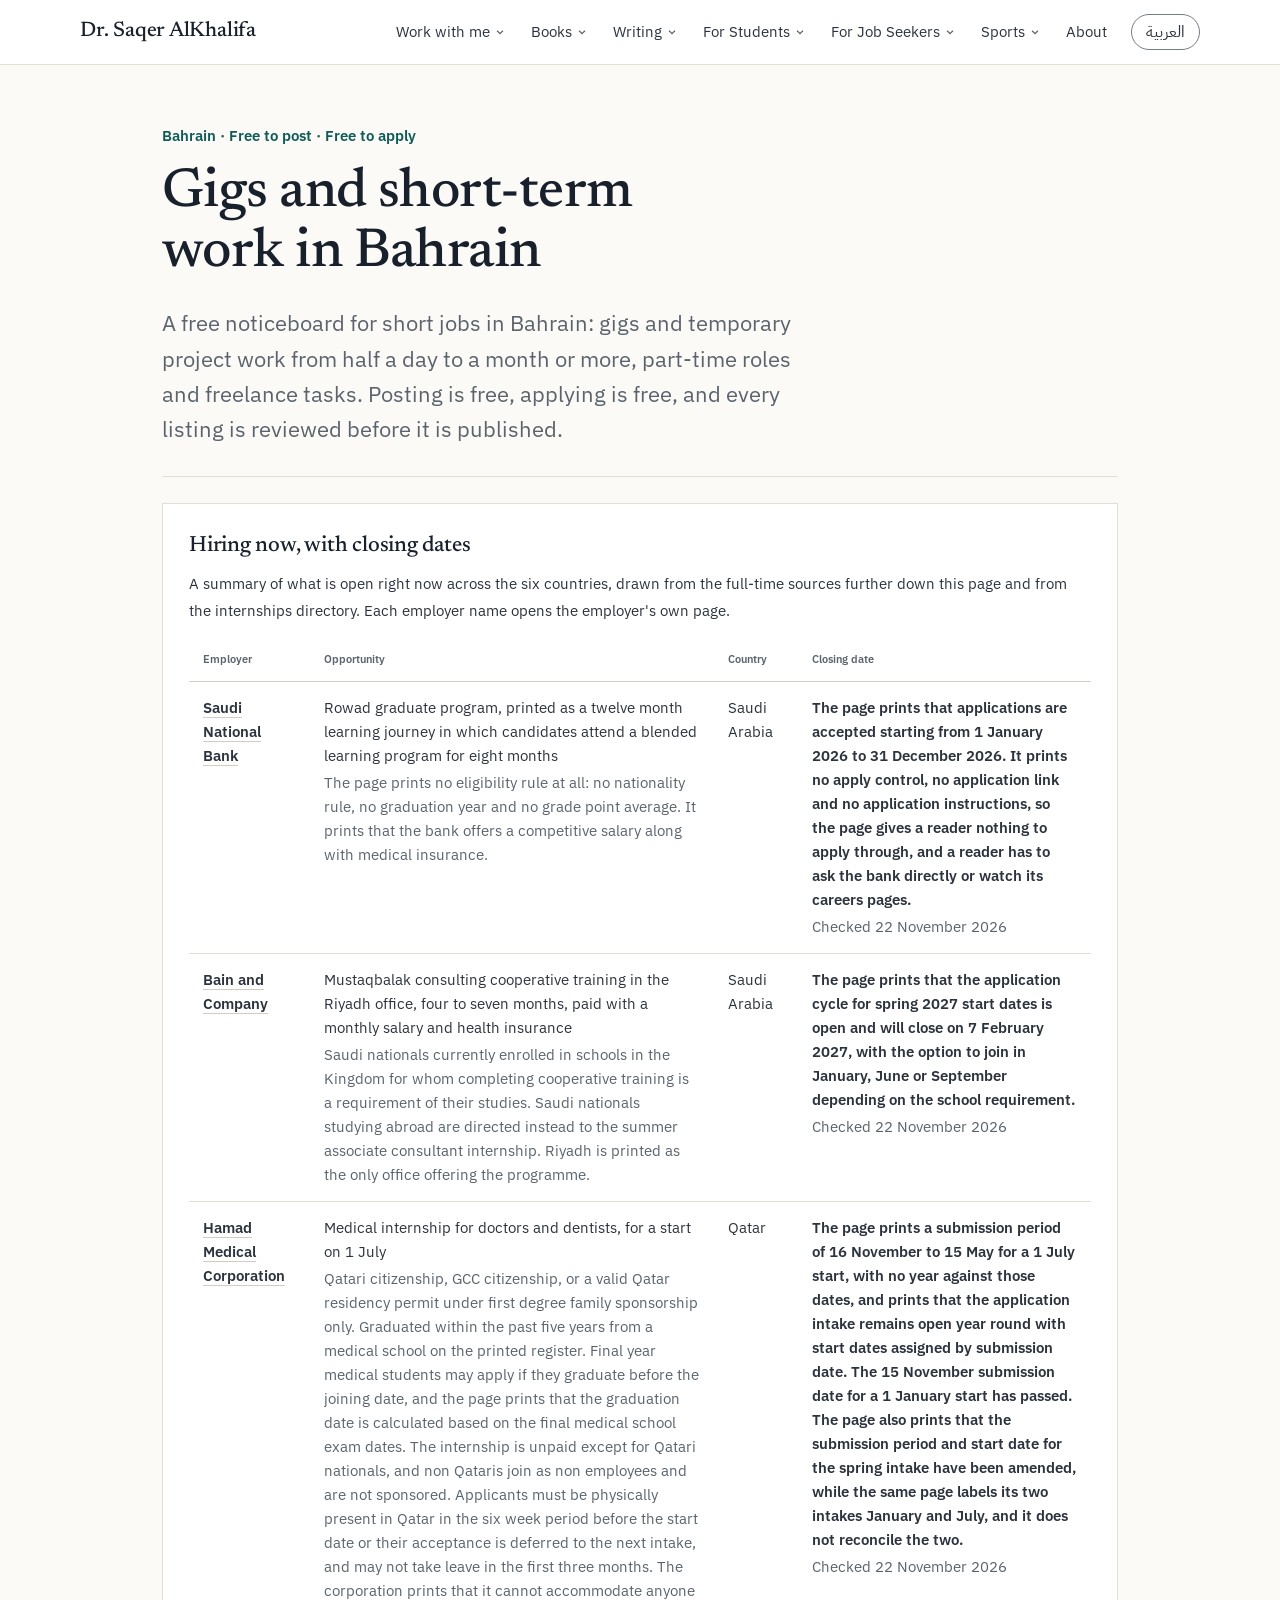
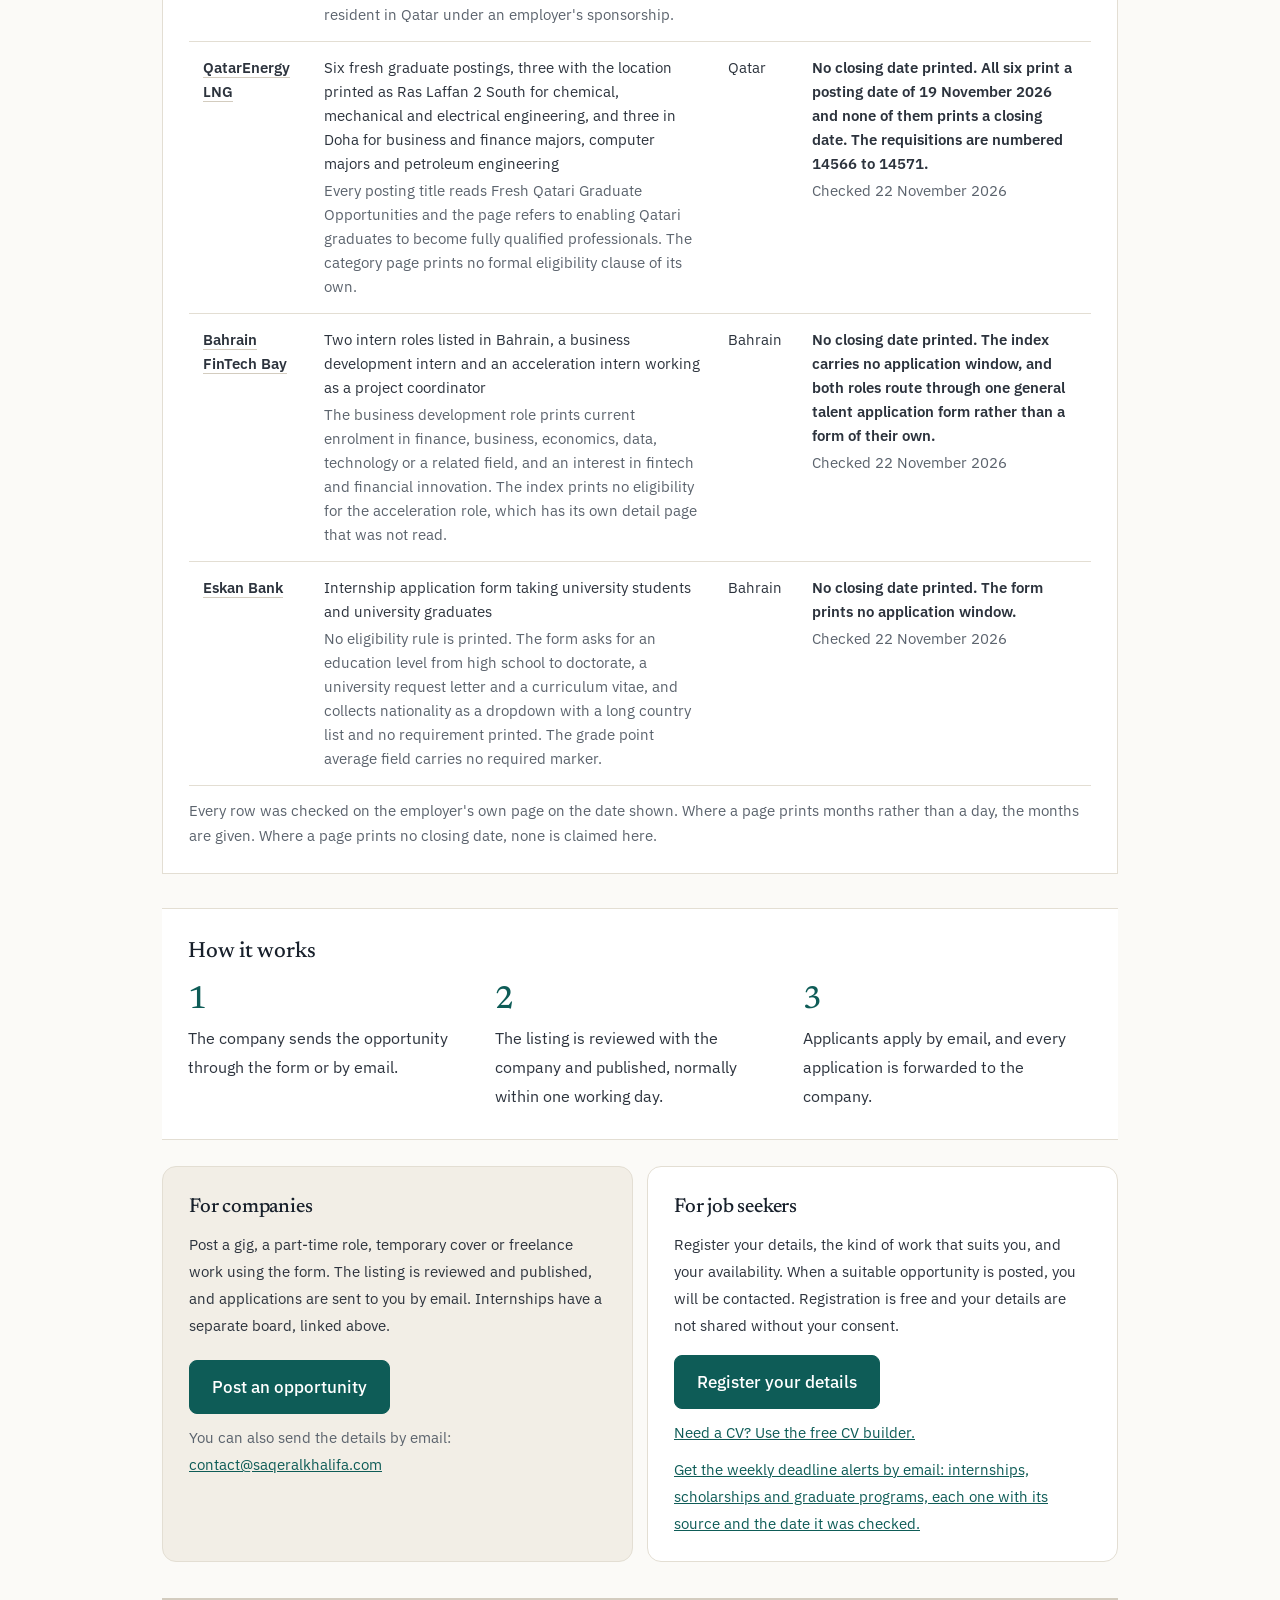
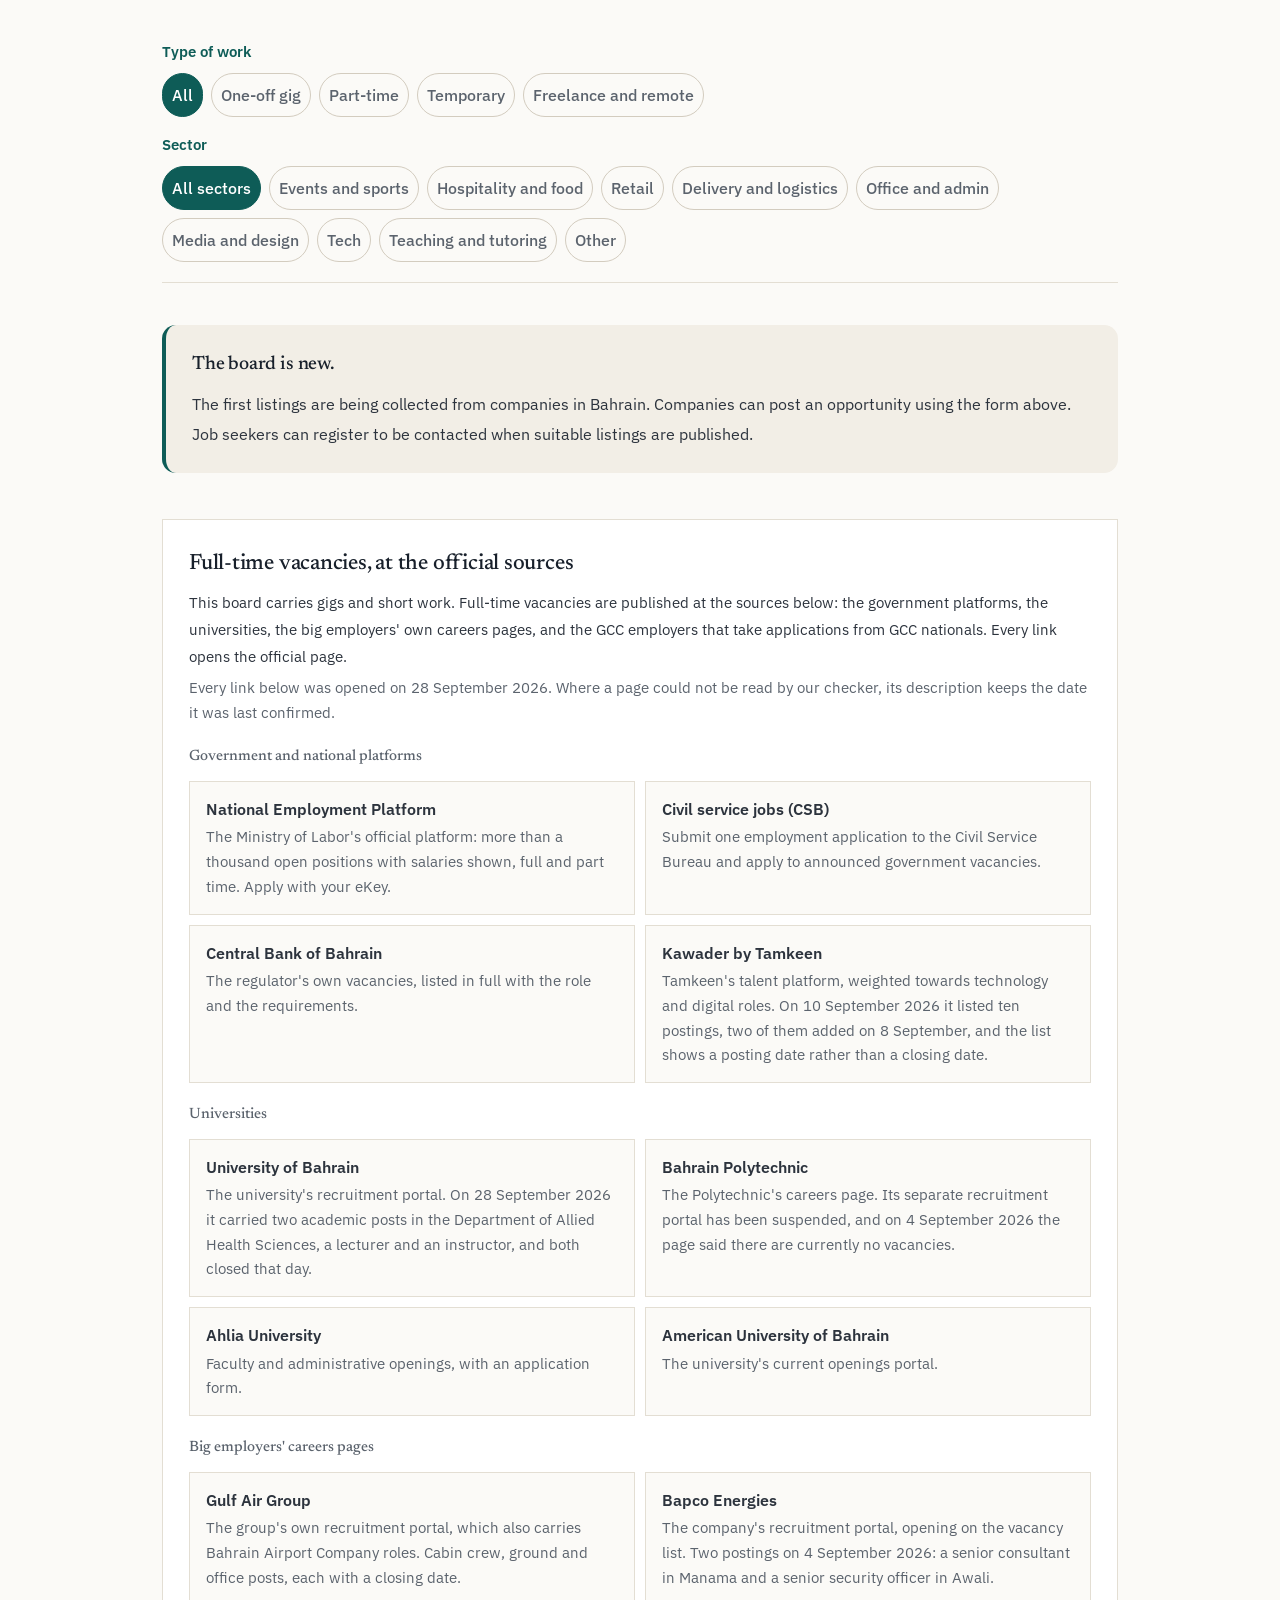
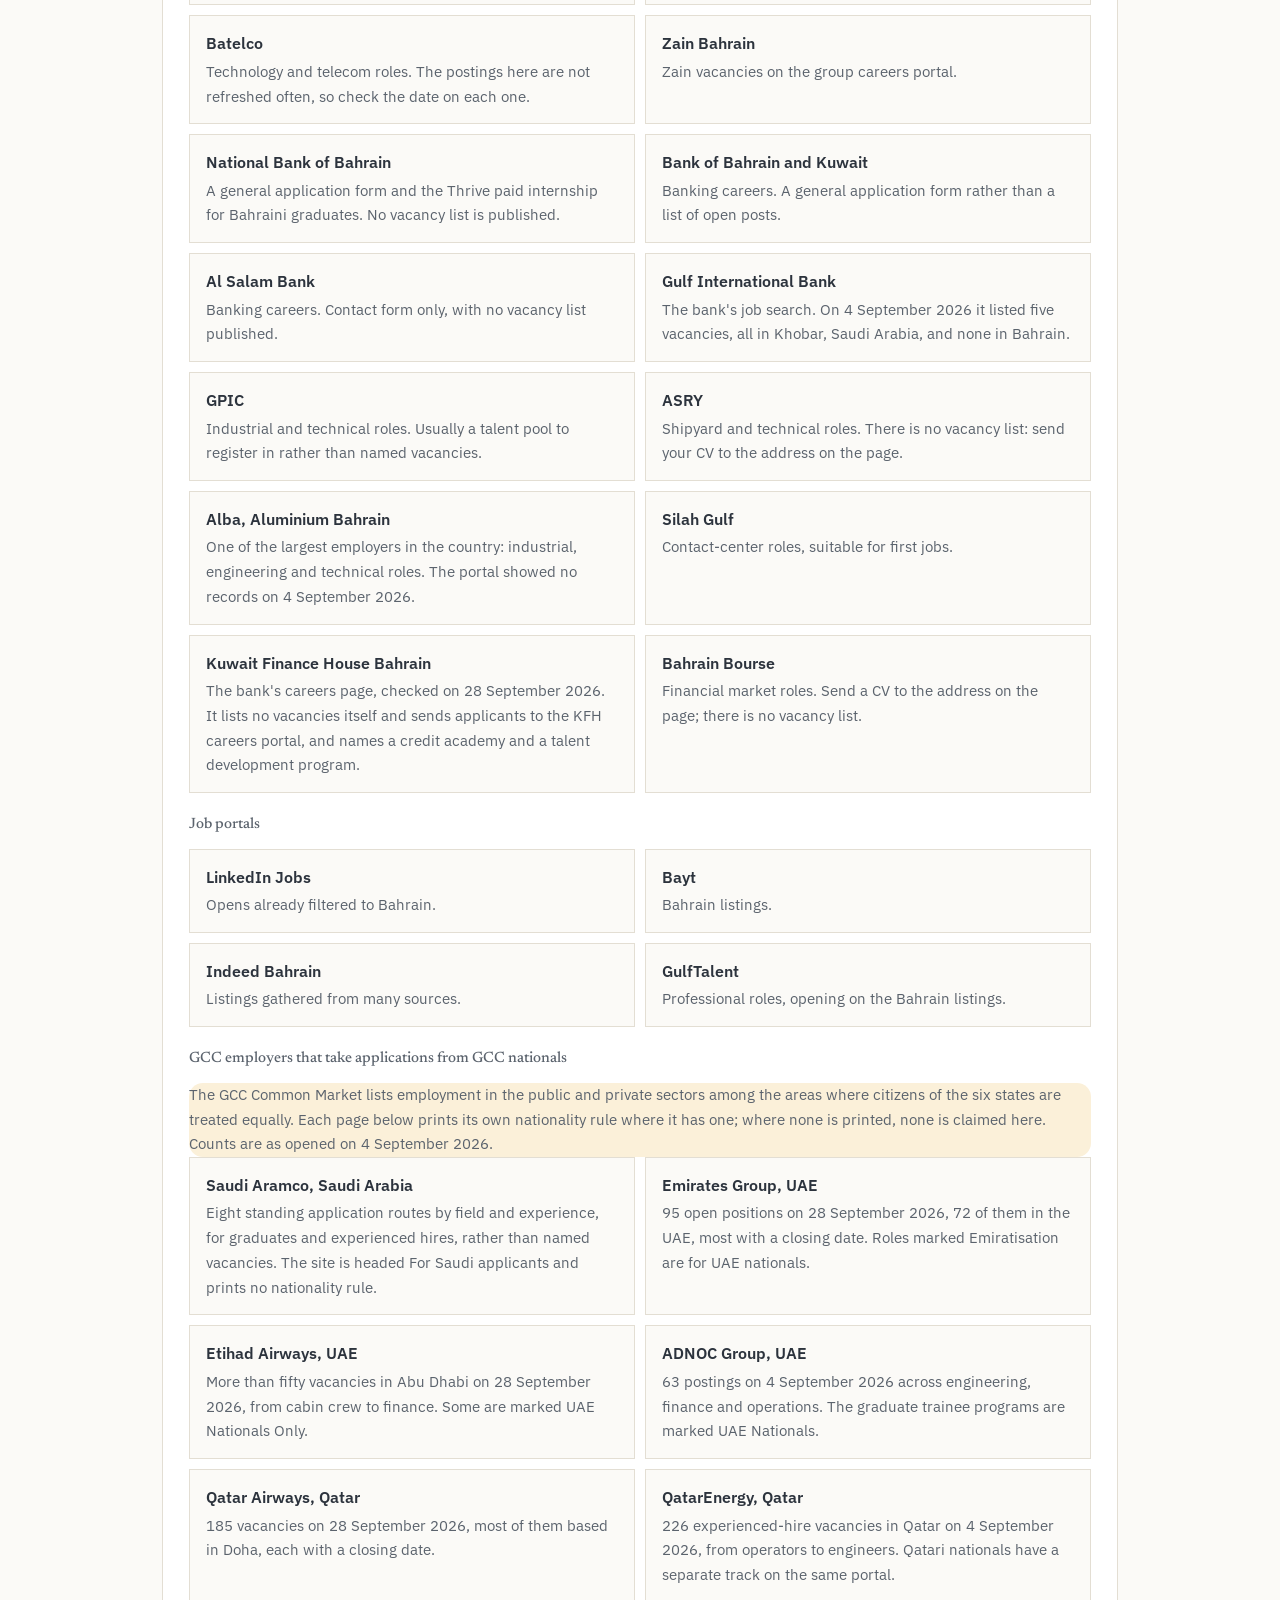
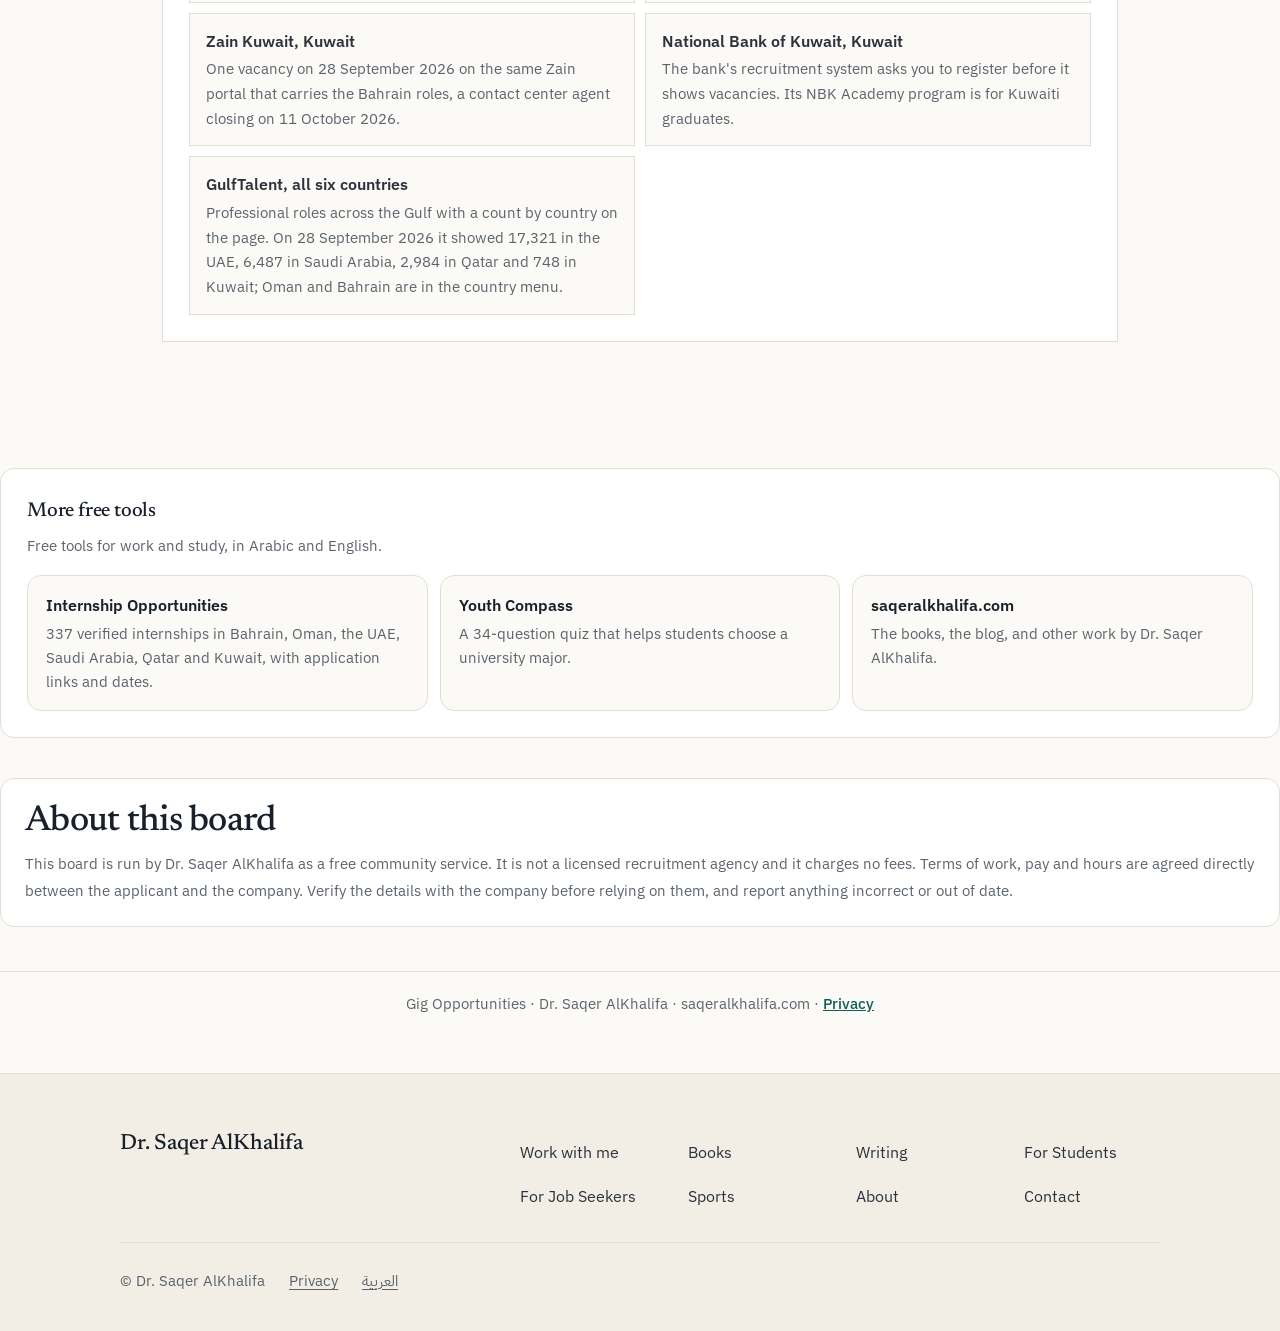
==== commit 83016016: "Quiet modern on the gigs board: the shared site header and footer, new colors and type Co-Authored-B" ====
--- a/index.html
+++ b/index.html
@@ -49,7 +49,7 @@
   html{scroll-behavior:smooth;}
   body{line-height:1.8; min-height:100vh;}
   .wrap{max-width:860px; margin:0 auto; padding:0 22px 80px;}
-  .serif{font-family:Georgia,'Times New Roman',serif;}
+  .serif{font-family:var(--qm-font-head);}
 
   header.site{display:flex; align-items:center; justify-content:space-between;
     padding:18px 0 14px; border-bottom:1px solid var(--line);}
@@ -58,7 +58,7 @@
     padding:7px 16px; font-size:.95rem; cursor:pointer; color:var(--accent); font-weight:600; font-family:inherit;}
 
   .hero{text-align:center; padding:44px 0 6px;}
-  .kicker{font-size:.8rem; letter-spacing:.16em; text-transform:uppercase; font-weight:800; margin-bottom:12px;}
+  .kicker{font-size:.8rem; letter-spacing:0; text-transform:none; font-weight:800; margin-bottom:12px;}
   .hero h1{font-size:2.2rem; line-height:1.28; margin-bottom:12px;}
   .hero p.sub{color:var(--ink-2); font-size:1.1rem; max-width:680px; margin:0 auto;}
 
@@ -74,7 +74,7 @@
 
   /* ---- pickers ---- */
   .controls{margin-top:40px; padding-top:24px; border-top:2px solid var(--line);}
-  .controls h2{font-size:.78rem; letter-spacing:.14em; text-transform:uppercase; color:var(--ink-3);
+  .controls h2{font-size:.78rem; letter-spacing:0; text-transform:none; color:var(--ink-3);
     font-weight:700; margin:0 0 8px;}
   .chips{display:flex; gap:7px; flex-wrap:wrap; margin-bottom:16px;}
   .chip{border:1px solid var(--line-2); background:var(--card); color:var(--ink-2);
@@ -85,7 +85,7 @@
   .rt{background:var(--card); border:1px solid var(--line); padding:20px 24px; margin-bottom:12px;}
   .rh{display:flex; align-items:baseline; gap:12px; flex-wrap:wrap; margin-bottom:8px;}
   .rh b{font-size:1.12rem; flex:1; min-width:200px;}
-  .tag{font-size:.72rem; letter-spacing:.1em; text-transform:uppercase; font-weight:700;
+  .tag{font-size:.72rem; letter-spacing:0; text-transform:none; font-weight:700;
     padding:4px 9px; border:1px solid var(--line-2); color:var(--ink-3); white-space:nowrap;}
   .tag.all{color:var(--good); border-color:var(--good-line); background:var(--good-soft);}
   .tag.nationals{color:var(--bad); border-color:var(--bad-line); background:var(--bad-soft);}
@@ -95,7 +95,7 @@
   .meta{display:grid; grid-template-columns:1fr 1fr; gap:14px; margin-top:14px; padding-top:12px;
     border-top:1px dashed var(--line);}
   .meta div{font-size:.92rem; color:var(--ink-2); line-height:1.7;}
-  .ml, .wl{display:block; font-size:.7rem; letter-spacing:.14em; text-transform:uppercase;
+  .ml, .wl{display:block; font-size:.7rem; letter-spacing:0; text-transform:none;
     color:var(--accent); font-weight:700; margin-bottom:3px;}
   @media(max-width:640px){ .meta{grid-template-columns:1fr;} }
   .wh{margin-top:14px; padding:14px 16px; background:var(--paper-2); border:1px solid var(--line);
@@ -118,7 +118,7 @@
   .bar{display:flex; align-items:center; justify-content:space-between; gap:16px; flex-wrap:wrap;
     background:var(--card); border:1px solid var(--line); padding:18px 22px; margin-top:12px;}
   .bar p{color:var(--ink-2); font-size:.98rem; flex:1; min-width:230px;}
-  .btn{display:inline-block; background:var(--navy); color:#fff; text-decoration:none;
+  .btn{display:inline-block; background:var(--qm-accent); color:#FFFFFF; text-decoration:none;
     padding:11px 22px; font-weight:600; font-size:.95rem; white-space:nowrap;}
   .btn.ghost{background:transparent; color:var(--accent); border:1px solid var(--accent-line);}
 
@@ -197,28 +197,28 @@
 [dir="rtl"] .minrow b, [dir="rtl"] .grp-t, [dir="rtl"] .grp h2, [dir="rtl"] .panel h2,
 [dir="rtl"] .srcbox h2, [dir="rtl"] .majors-title, [dir="rtl"] .hero h1,
 [dir="rtl"] h1, [dir="rtl"] h2, [dir="rtl"] h3{
-  font-family:var(--font-ar); letter-spacing:0; font-weight:600; line-height:1.35;
+  font-family:var(--qm-font-ar-head); letter-spacing:0; font-weight:600; line-height:1.35;
 }
 .stat-n, .minrow b, .cnt, td, th, .cal-row b{font-variant-numeric:tabular-nums;}
 ::selection{background:var(--paper-2); color:var(--ink);}
 :focus-visible{outline:2px solid var(--accent); outline-offset:2px;}
 a:focus-visible, button:focus-visible, input:focus-visible{
-  outline:2px solid var(--accent); outline-offset:2px; border-radius:0;
+  outline:2px solid var(--accent); outline-offset:2px;
 }
 
 /* ---------- the shared dark nav ---------- */
 .mc-nav{
-  background:var(--ink); color:var(--paper);
+  background:var(--qm-tint); color:var(--qm-ink);
   position:sticky; top:0; z-index:40;
 }
 .mc-nav-inner{
   max-width:920px; margin:0 auto; padding:13px 22px;
   display:flex; align-items:center; justify-content:space-between; gap:18px; flex-wrap:wrap;
 }
-.mc-brand{display:flex; align-items:baseline; gap:10px; text-decoration:none; color:var(--paper); min-width:0;}
+.mc-brand{display:flex; align-items:baseline; gap:10px; text-decoration:none; color:var(--qm-head); min-width:0;}
 .mc-brand b{font-family:var(--font-display); font-size:17px; font-weight:400; letter-spacing:-.01em; white-space:nowrap;}
-[dir="rtl"] .mc-brand b{font-family:var(--font-ar); font-weight:600; letter-spacing:0;}
-.mc-brand span{font-size:10px; letter-spacing:.14em; text-transform:uppercase; color:#9a9da3; white-space:nowrap;}
+[dir="rtl"] .mc-brand b{font-family:var(--qm-font-ar-head); font-weight:600; letter-spacing:0;}
+.mc-brand span{font-size:10px; letter-spacing:0; text-transform:none; color:var(--qm-muted); white-space:nowrap;}
 [dir="rtl"] .mc-brand span{letter-spacing:0; text-transform:none; font-size:12px;}
 .mc-nav-links{
   display:flex; gap:20px; font-size:12px; letter-spacing:.06em; align-items:center;
@@ -227,18 +227,18 @@
 .mc-nav-links::-webkit-scrollbar{display:none;}
 [dir="rtl"] .mc-nav-links{letter-spacing:0; font-size:13px;}
 .mc-nav-links a{
-  color:#c9ccd2; text-decoration:none; white-space:nowrap; padding-bottom:2px;
+  color:var(--qm-accent); text-decoration:none; white-space:nowrap; padding-bottom:2px;
   border-bottom:1px solid transparent; transition:color .15s, border-color .15s;
 }
-.mc-nav-links a:hover{color:var(--paper);}
-.mc-nav-links a[aria-current="page"]{color:var(--paper); border-bottom-color:var(--accent);}
+.mc-nav-links a:hover{color:var(--qm-accent);}
+.mc-nav-links a[aria-current="page"]{color:var(--qm-accent); border-bottom-color:var(--accent);}
 .mc-nav .lang-toggle{
   flex:0 0 auto; border:1px solid var(--accent); background:var(--accent); border-radius:999px;
-  padding:6px 17px; font-size:13px; letter-spacing:.04em; font-weight:600;
-  color:#fbf9f4; cursor:pointer; font-family:var(--font-body);
+  padding:6px 17px; font-size:13px; letter-spacing:0; font-weight:600;
+  color:#FFFFFF; cursor:pointer; font-family:var(--font-body);
   transition:background .15s, color .15s, border-color .15s;
 }
-.mc-nav .lang-toggle:hover{background:var(--paper); color:var(--ink); border-color:var(--paper);}
+.mc-nav .lang-toggle:hover{background:var(--paper); color:var(--ink); border-color:var(--qm-accent);}
 @media (max-width:640px){
   .mc-nav-inner{padding:11px 18px; gap:10px;}
   .mc-nav-links{justify-content:flex-start; order:3; width:100%; gap:16px; padding-bottom:2px;}
@@ -257,7 +257,7 @@
 .hero p, .hero p.sub{color:var(--ink-2);}
 .kicker, .eyebrow{
   color:var(--accent); font-weight:600; font-size:11px;
-  letter-spacing:.18em; text-transform:uppercase;
+  letter-spacing:0; text-transform:none;
 }
 [dir="rtl"] .kicker, [dir="rtl"] .eyebrow{letter-spacing:0; text-transform:none; font-size:13px;}
 
@@ -265,7 +265,7 @@
 .panel, .mcard, .pcard, .qcard, .viz-root, .srcbox, .toc, .lede, .stat, .nextbox,
 .m, .fact, .pt, .bar, .quizbar, .cta-inline, .rule, .checked, .hedge, .extra, .flag,
 .note, .card, .grp{
-  border-radius:0 !important;
+  ;
   box-shadow:none !important;
 }
 .panel, .mcard, .pcard, .qcard, .viz-root, .srcbox, .toc, .stat, .nextbox, .m, .fact{
@@ -278,49 +278,49 @@
 
 /* ---------- buttons ---------- */
 .btn{
-  background:var(--ink); border:1px solid var(--ink); border-radius:0;
-  font-weight:500; letter-spacing:0; color:var(--paper); box-shadow:none;
+  background:var(--qm-accent); border:1px solid var(--qm-accent);
+  font-weight:500; letter-spacing:0; color:#FFFFFF; box-shadow:none;
   transition:background .15s, border-color .15s, color .15s;
 }
-.btn:hover{background:var(--accent); border-color:var(--accent); color:#fff; transform:none; filter:none; box-shadow:none;}
+.btn:hover{background:var(--qm-accent-hover); border-color:var(--accent); color:#FFFFFF; transform:none; filter:none; box-shadow:none;}
 .btn.ghost, .btn.secondary{
-  background:transparent; color:var(--ink); border:1px solid var(--ink); box-shadow:none;
-}
-.btn.ghost:hover, .btn.secondary:hover{background:var(--ink); border-color:var(--ink); color:var(--paper);}
-.printbtn{border:1px solid var(--line-2); border-radius:0; background:transparent; color:var(--ink-2);}
-.printbtn:hover{background:var(--ink); border-color:var(--ink); color:var(--paper);}
+  background:transparent; color:var(--ink); border:1px solid var(--qm-accent); box-shadow:none;
+}
+.btn.ghost:hover, .btn.secondary:hover{background:var(--qm-accent-hover); border-color:var(--qm-accent); color:#FFFFFF;}
+.printbtn{border:1px solid var(--line-2); background:transparent; color:var(--ink-2);}
+.printbtn:hover{background:var(--qm-accent-hover); border-color:var(--qm-accent); color:#FFFFFF;}
 
 /* filter chips and pickers: square, ruled */
 .fbtn, .chip, .navbtn, .picker button, .filters button{
-  border:1px solid var(--line-2); border-radius:0; background:transparent; color:var(--ink-2);
+  border:1px solid var(--line-2); background:transparent; color:var(--ink-2);
   box-shadow:none; transition:background .15s, color .15s, border-color .15s;
 }
-.fbtn:hover, .chip:hover, .navbtn:hover{border-color:var(--ink); color:var(--ink); background:transparent; transform:none;}
+.fbtn:hover, .chip:hover, .navbtn:hover{border-color:var(--qm-accent); color:var(--ink); background:transparent; transform:none;}
 .fbtn.on, .chip.on, .navbtn.on{
-  background:var(--ink); border-color:var(--ink); color:var(--paper); font-weight:500; box-shadow:none;
+  background:var(--qm-accent); border-color:var(--qm-accent); color:#FFFFFF; font-weight:500; box-shadow:none;
 }
 input[type="text"], input[type="search"], select, textarea, .srch{
-  border-radius:0 !important; border:1px solid var(--line-2); background:var(--card);
+  ; border:1px solid var(--line-2); background:var(--card);
   font-family:var(--font-body); color:var(--ink);
 }
 [dir="rtl"] input, [dir="rtl"] select, [dir="rtl"] textarea{font-family:var(--font-ar);}
 
 /* ---------- bars and callouts: flat bands, no gradients ---------- */
 .bar, .quizbar, .cta-inline{
-  background:var(--paper-2); border:1px solid var(--line); border-radius:0;
-}
-.rule, .checked, .hedge, .extra, .flag{border-radius:0;}
+  background:var(--paper-2); border:1px solid var(--line);
+}
+.rule, .checked, .hedge, .extra, .flag{;}
 .rule.w, .checked, .hedge, .extra, .flag{background:var(--warn-soft); border-color:var(--warn-line);}
 .rule.b{background:var(--bad-soft); border-color:var(--bad-line);}
 .rule.n{background:var(--paper-2); border-color:var(--line);}
 .row.act{background:var(--paper-2) !important; border-color:var(--line) !important;}
 
 /* ---------- band chips and verdict pills keep meaning, lose gloss ---------- */
-.band{border-radius:0; font-weight:600;}
+.band{; font-weight:600;}
 
 /* ---------- section labels ---------- */
 .sec h3, .lbl, .toc h2, .row h4{
-  letter-spacing:.14em; font-weight:600; text-transform:uppercase; font-size:11px; color:var(--ink-3);
+  letter-spacing:0; font-weight:600; text-transform:none; font-size:11px; color:var(--ink-3);
 }
 [dir="rtl"] .sec h3, [dir="rtl"] .lbl, [dir="rtl"] .toc h2, [dir="rtl"] .row h4{
   letter-spacing:0; text-transform:none; font-size:13px;
@@ -329,8 +329,8 @@
 /* ---------- tables ---------- */
 table{border-collapse:collapse;}
 th{
-  text-align:start; font-size:11px; letter-spacing:.12em; text-transform:uppercase;
-  color:var(--ink-3); font-weight:600; padding:12px 14px; border-bottom:1px solid var(--ink);
+  text-align:start; font-size:11px; letter-spacing:0; text-transform:none;
+  color:var(--ink-3); font-weight:600; padding:12px 14px; border-bottom:1px solid var(--qm-line2);
 }
 [dir="rtl"] th{letter-spacing:0; text-transform:none; font-size:13px;}
 td{padding:14px; border-bottom:1px solid var(--line); color:var(--ink-2); vertical-align:top; font-size:14px;}
@@ -343,29 +343,29 @@
 
 
 /* ---- 2A refinements ---- */
-input, button, select, textarea{border-radius:0;}
+input, button, select, textarea{;}
 .lang-toggle, .mc-nav .lang-toggle{border-radius:999px;}
 .pt{border-inline-start-width:2px !important;}
 .compass, .emoji{display:none !important;}
-.opt{border-radius:0 !important;}
-.opt.selected{background:var(--paper-2); border-color:var(--ink);}
-.band{border-radius:0 !important;}
+.opt{;}
+.opt.selected{background:var(--paper-2); border-color:var(--qm-accent);}
+.band{;}
 hr{border:0; border-top:1px solid var(--line);}
 
 /* ---- 2A: square the remaining pills, protect quiz progress ---- */
 .section-chip, .progress-bar, .progress-fill, .bar-fill, .chip, .meta-chips .chip,
-.tag, .pill, .badge, .cta, .startbtn{border-radius:0 !important;}
+.tag, .pill, .badge, .cta, .startbtn{;}
 .section-chip{background:var(--paper-2); color:var(--accent); border:1px solid var(--line);
-  font-size:11px; letter-spacing:.14em; text-transform:uppercase; font-weight:600; padding:5px 12px;}
+  font-size:11px; letter-spacing:0; text-transform:none; font-weight:600; padding:5px 12px;}
 [dir="rtl"] .section-chip{letter-spacing:0; text-transform:none; font-size:13px;}
 body:has(#screen-quiz.active) .mc-nav-links{display:none;}
 
 /* ---- 2A: square corners everywhere except the language pill ---- */
-.wrap, .wrap *, .mc-nav *:not(.lang-toggle){border-radius:0 !important;}
+.wrap, .wrap *, .mc-nav *:not(.lang-toggle){;}
 .lang-toggle{border-radius:999px !important;}
 .subj, .tag, .chip{
   background:transparent !important; border:1px solid var(--line-2) !important;
-  color:var(--ink-2) !important; font-size:11px; letter-spacing:.1em; text-transform:uppercase;
+  color:var(--ink-2) !important; font-size:11px; letter-spacing:0; text-transform:none;
   padding:4px 9px !important; font-weight:500;
 }
 [dir="rtl"] .subj, [dir="rtl"] .tag, [dir="rtl"] .chip{letter-spacing:0; text-transform:none; font-size:13px;}
@@ -392,16 +392,16 @@
 }
 .mc-nav-right{display:flex; align-items:center; gap:14px; flex:0 0 auto;}
 .mc-site{
-  color:#9a9da3; text-decoration:none; font-size:12px; letter-spacing:.06em; white-space:nowrap;
+  color:var(--qm-muted); text-decoration:none; font-size:12px; letter-spacing:0; white-space:nowrap;
   border-bottom:1px solid transparent; padding-bottom:2px; transition:color .15s, border-color .15s;
 }
-.mc-site:hover{color:var(--paper); border-bottom-color:#3a3d43;}
+.mc-site:hover{color:var(--qm-ink); border-bottom-color:var(--qm-line);}
 [dir="rtl"] .mc-site{letter-spacing:0; font-size:13px;}
 .mc-book{
-  color:#d8b98a; text-decoration:none; font-size:12px; letter-spacing:.06em; white-space:nowrap;
-  border:1px solid rgba(216,185,138,.45); padding:6px 13px; transition:background .15s, color .15s, border-color .15s;
-}
-.mc-book:hover{background:#d8b98a; color:var(--ink); border-color:#d8b98a;}
+  color:var(--qm-accent); text-decoration:none; font-size:12px; letter-spacing:0; white-space:nowrap;
+  border:1px solid rgba(14,92,87,.45); padding:6px 13px; transition:background .15s, color .15s, border-color .15s;
+}
+.mc-book:hover{background:var(--qm-accent-hover); color:var(--ink); border-color:var(--qm-accent);}
 [dir="rtl"] .mc-book{letter-spacing:0; font-size:13px;}
 @media (max-width:860px){ .mc-site{display:none;} }
 @media (max-width:640px){
@@ -417,35 +417,35 @@
 .keybox h2{font-size:1.42rem; line-height:1.45; color:var(--ink); margin-bottom:12px;}
 .keybox p{font-size:1rem; line-height:1.85; color:var(--body);}
 
-.matcher{background:var(--ink); color:var(--paper); padding:34px 28px; margin-top:34px;}
-.matcher h2{color:var(--paper); font-size:1.42rem; line-height:1.42;}
-.matcher p{color:#c9ccd2; font-size:.98rem; line-height:1.8; margin-top:12px;}
+.matcher{background:var(--qm-tint); color:var(--qm-ink); padding:34px 28px; margin-top:34px;}
+.matcher h2{color:var(--qm-head); font-size:1.42rem; line-height:1.42;}
+.matcher p{color:var(--qm-muted); font-size:.98rem; line-height:1.8; margin-top:12px;}
 .matcher .chips{margin-top:20px;}
-.matcher .chip{background:transparent; color:#e8e6e1; border-color:#4a4d53;}
-.matcher .chip:hover{border-color:var(--accent); color:#fff;}
-.matcher .chip.on{background:var(--paper); color:var(--ink); border-color:var(--paper);}
-.matcher .hint{margin-top:16px; font-size:.9rem; color:#9a9da3;}
+.matcher .chip{background:transparent; color:var(--qm-ink); border-color:var(--qm-line2);}
+.matcher .chip:hover{border-color:var(--accent); color:var(--qm-accent);}
+.matcher .chip.on{background:var(--paper); color:var(--ink); border-color:var(--qm-accent);}
+.matcher .hint{margin-top:16px; font-size:.9rem; color:var(--qm-muted);}
 .matcher a{color:var(--accent);}
 
 .ctrow{margin-top:28px;}
-.ctrow h3, .fgroup h3{font-size:.74rem; letter-spacing:.15em; text-transform:uppercase;
+.ctrow h3, .fgroup h3{font-size:.74rem; letter-spacing:0; text-transform:none;
   color:var(--muted); margin-bottom:11px; font-weight:600;}
 [dir="rtl"] .ctrow h3, [dir="rtl"] .fgroup h3{letter-spacing:0; font-size:.86rem;}
 .chips{display:flex; flex-wrap:wrap; gap:8px;}
 .chip{border:1px solid var(--line); background:var(--card); color:var(--body);
   padding:7px 14px; font-size:.9rem; cursor:pointer; font-family:inherit; line-height:1.5;
-  text-transform:none; letter-spacing:normal; border-radius:0;}
+  text-transform:none; letter-spacing:normal;}
 .chip:hover{border-color:var(--accent);}
-.chip.on{background:var(--ink); color:var(--paper); border-color:var(--ink);}
+.chip.on{background:var(--qm-accent); color:#FFFFFF; border-color:var(--qm-accent);}
 .chip.soon{opacity:.5; cursor:not-allowed;}
 .chip.soon:hover{border-color:var(--line);}
 .fgroup{margin-top:17px;}
 .count{margin-top:20px; font-size:.94rem; color:var(--muted);}
 
-.sread{background:var(--band); border-inline-start:3px solid var(--accent); padding:24px 26px; margin-top:22px;}
+.sread{background:var(--qm-tint); border-inline-start:3px solid var(--accent); padding:24px 26px; margin-top:22px;}
 .sread h3{font-size:1.06rem; color:var(--ink); margin-bottom:14px;}
 .sread dl{display:grid; grid-template-columns:130px 1fr; gap:9px 18px;}
-.sread dt{font-size:.76rem; letter-spacing:.1em; text-transform:uppercase; color:var(--muted); font-weight:600; padding-top:3px;}
+.sread dt{font-size:.76rem; letter-spacing:0; text-transform:none; color:var(--muted); font-weight:600; padding-top:3px;}
 [dir="rtl"] .sread dt{letter-spacing:0; font-size:.88rem;}
 .sread dd{font-size:.96rem; line-height:1.78; color:var(--body);}
 
@@ -454,12 +454,12 @@
 .otop{display:flex; flex-wrap:wrap; align-items:baseline; gap:10px 14px;}
 .oorg{font-size:1.24rem; font-weight:600; color:var(--ink); line-height:1.4;}
 .oprog{font-size:1.02rem; color:var(--sec); line-height:1.5;}
-.tag{font-size:.72rem; letter-spacing:.12em; text-transform:uppercase; font-weight:600;
+.tag{font-size:.72rem; letter-spacing:0; text-transform:none; font-weight:600;
   padding:4px 10px; border:1px solid var(--line); color:var(--muted); white-space:nowrap;}
 [dir="rtl"] .tag{letter-spacing:0; font-size:.8rem;}
 .tag.open{border-color:var(--accent); color:var(--accent);}
 .orows{margin-top:15px; display:grid; grid-template-columns:150px 1fr; gap:7px 18px;}
-.orows dt{font-size:.78rem; letter-spacing:.1em; text-transform:uppercase; color:var(--muted); font-weight:600; padding-top:3px;}
+.orows dt{font-size:.78rem; letter-spacing:0; text-transform:none; color:var(--muted); font-weight:600; padding-top:3px;}
 [dir="rtl"] .orows dt{letter-spacing:0; font-size:.9rem;}
 .orows dd{font-size:.98rem; line-height:1.75; color:var(--body);}
 .olink{display:inline-block; margin-top:15px; font-size:.95rem; font-weight:600;
@@ -472,19 +472,19 @@
 .evclaim{font-size:1.06rem; line-height:1.7; color:var(--ink); font-weight:500;}
 .evsrc{margin-top:10px; font-size:.88rem; color:var(--muted); line-height:1.7;}
 .evnote{margin-top:12px; font-size:.93rem; line-height:1.75; color:var(--body);
-  background:var(--band); padding:14px 16px;}
-.evtag{display:inline-block; font-size:.68rem; letter-spacing:.12em; text-transform:uppercase;
+  background:var(--qm-tint); padding:14px 16px;}
+.evtag{display:inline-block; font-size:.68rem; letter-spacing:0; text-transform:none;
   font-weight:600; padding:3px 9px; border:1px solid var(--line); color:var(--muted); margin-bottom:10px;}
 [dir="rtl"] .evtag{letter-spacing:0; font-size:.78rem;}
 .evtag.causal{border-color:var(--accent); color:var(--accent);}
-.evtag.contested, .evtag.gap{border-color:#9a5f3a; color:#9a5f3a;}
+.evtag.contested, .evtag.gap{border-color:var(--qm-warn); color:var(--qm-warn);}
 .evlink{font-size:.88rem; color:var(--accent); text-decoration:none; border-bottom:1px solid var(--accent-line);}
 
-.subbox{background:var(--ink); color:var(--paper); padding:36px 30px; margin-top:46px;}
-.subbox h2{color:var(--paper); font-size:1.5rem; line-height:1.4;}
-.subbox p{color:#c9ccd2; font-size:1rem; line-height:1.8; margin-top:14px;}
-.subbox .btn{margin-top:22px; background:var(--paper); color:var(--ink); border-color:var(--paper);}
-.subbox .btn:hover{background:var(--accent); color:var(--paper); border-color:var(--accent);}
+.subbox{background:var(--qm-tint); color:var(--qm-ink); padding:36px 30px; margin-top:46px;}
+.subbox h2{color:var(--qm-head); font-size:1.5rem; line-height:1.4;}
+.subbox p{color:var(--qm-muted); font-size:1rem; line-height:1.8; margin-top:14px;}
+.subbox .btn{margin-top:22px; background:var(--paper); color:var(--ink); border-color:var(--qm-line);}
+.subbox .btn:hover{background:var(--qm-accent-hover); color:#FFFFFF; border-color:var(--accent);}
 
 .mcbox{margin-top:46px; border-top:1px solid var(--line); padding-top:30px;}
 .mcbox h2{font-size:1.3rem; color:var(--ink);}
@@ -507,16 +507,16 @@
 <style>
 /* ---- apply row ---- */
 .applyrow{margin-top:20px; display:flex; flex-wrap:wrap; gap:12px; align-items:center;}
-.btn.apply{background:var(--accent); color:#fff; border:1px solid var(--accent);
-  padding:12px 22px; font-size:16px; font-weight:600; text-decoration:none; border-radius:0;
+.btn.apply{background:var(--accent); color:#FFFFFF; border:1px solid var(--accent);
+  padding:12px 22px; font-size:16px; font-weight:600; text-decoration:none;
   min-height:46px; display:inline-flex; align-items:center;}
-.btn.apply:hover{background:#1E3A78; border-color:#1E3A78; color:#F3EADA;}
+.btn.apply:hover{background:var(--qm-accent-hover); border-color:var(--qm-accent); color:#FFFFFF;}
 .btn.apply.mail{background:transparent; color:var(--accent);}
-.btn.apply.mail:hover{background:var(--accent); color:#fff;}
+.btn.apply.mail:hover{background:var(--qm-accent-hover); color:#FFFFFF;}
 .applyrow .olink{margin-top:0;}
 .needbox{margin-top:16px; background:var(--paper-2); border-inline-start:3px solid var(--line-2);
   padding:16px 20px;}
-.needbox b{display:block; font-size:12px; letter-spacing:.14em; text-transform:uppercase;
+.needbox b{display:block; font-size:12px; letter-spacing:0; text-transform:none;
   color:var(--ink-3); margin-bottom:8px;}
 [dir="rtl"] .needbox b{letter-spacing:.02em; font-size:14px;}
 .needbox p{font-size:17px; line-height:1.75; color:var(--ink-2);}
@@ -558,16 +558,16 @@
 @media(max-width:760px){ .ctapair{grid-template-columns:1fr;} }
 .cta{background:var(--card); border:1px solid var(--line); padding:26px 26px 24px;
   display:flex; flex-direction:column; align-items:flex-start; gap:10px;}
-.cta.dark{background:var(--ink); border-color:var(--ink);}
+.cta.dark{background:var(--qm-tint); border-color:var(--qm-line);}
 .cta h2{font-size:1.3rem; line-height:1.4; color:var(--ink);}
-.cta.dark h2{color:var(--paper);}
+.cta.dark h2{color:var(--qm-head);}
 .cta p{font-size:.96rem; line-height:1.8; color:var(--body); flex:1;}
-.cta.dark p{color:#c9ccd2;}
+.cta.dark p{color:var(--qm-muted);}
 .cta .btn.apply{margin-top:6px;}
-.cta.dark .btn.apply{background:var(--paper); color:var(--ink); border-color:var(--paper);}
-.cta.dark .btn.apply:hover{background:var(--gold-bright); border-color:var(--gold-bright); color:var(--ink);}
+.cta.dark .btn.apply{background:var(--paper); color:var(--ink); border-color:var(--qm-line);}
+.cta.dark .btn.apply:hover{background:var(--qm-accent-hover); border-color:var(--gold-bright); color:var(--ink);}
 .orline{font-size:.88rem; color:var(--ink-3);}
-.cta.dark .orline{color:#9a9da3;}
+.cta.dark .orline{color:var(--qm-muted);}
 .orline a{color:var(--accent);}
 .cta.dark .orline a{color:var(--gold-bright);}
 
@@ -578,15 +578,15 @@
 
 .ctrl{margin-top:36px; padding-top:24px; border-top:2px solid var(--line);}
 .fgroup{margin-top:17px;}
-.fgroup h3{font-size:.74rem; letter-spacing:.15em; text-transform:uppercase;
+.fgroup h3{font-size:.74rem; letter-spacing:0; text-transform:none;
   color:var(--muted); margin-bottom:11px; font-weight:600;}
 [dir="rtl"] .fgroup h3{letter-spacing:0; font-size:.86rem;}
 .chips{display:flex; flex-wrap:wrap; gap:8px;}
 .chip{border:1px solid var(--line); background:var(--card); color:var(--body);
   padding:7px 14px; font-size:.9rem; cursor:pointer; font-family:inherit; line-height:1.5;
-  text-transform:none; letter-spacing:normal; border-radius:0;}
+  text-transform:none; letter-spacing:normal;}
 .chip:hover{border-color:var(--accent);}
-.chip.on{background:var(--ink); color:var(--paper); border-color:var(--ink);}
+.chip.on{background:var(--qm-accent); color:#FFFFFF; border-color:var(--qm-accent);}
 .count{margin-top:20px; font-size:.94rem; color:var(--muted);}
 
 .opp{border-top:1px solid var(--line); padding:26px 0;}
@@ -595,9 +595,9 @@
 .oh{display:flex; align-items:baseline; gap:12px; flex-wrap:wrap; margin-bottom:6px;}
 .oh b{font-family:var(--font-display); font-weight:400; font-size:1.35rem; line-height:1.35;
   color:var(--ink); flex:1; min-width:200px;}
-[dir="rtl"] .oh b{font-family:var(--font-ar); font-weight:600;}
+[dir="rtl"] .oh b{font-family:var(--qm-font-ar-head); font-weight:600;}
 .org{font-size:.98rem; color:var(--ink-2); margin-bottom:10px;}
-.tag{font-size:.72rem; letter-spacing:.1em; text-transform:uppercase; font-weight:700;
+.tag{font-size:.72rem; letter-spacing:0; text-transform:none; font-weight:700;
   padding:4px 9px; border:1px solid var(--line-2); color:var(--ink-3); white-space:nowrap;}
 [dir="rtl"] .tag{letter-spacing:0; font-size:.82rem;}
 .tag.pay{color:var(--good); border-color:var(--good-line); background:var(--good-soft);}
@@ -607,7 +607,7 @@
   border-top:1px dashed var(--line);}
 @media(max-width:640px){ .meta{grid-template-columns:1fr;} }
 .meta div{font-size:.92rem; color:var(--ink-2); line-height:1.7;}
-.ml{display:block; font-size:.7rem; letter-spacing:.14em; text-transform:uppercase;
+.ml{display:block; font-size:.7rem; letter-spacing:0; text-transform:none;
   color:var(--accent); font-weight:700; margin-bottom:3px;}
 [dir="rtl"] .ml{letter-spacing:0; font-size:.8rem;}
 .checked{margin-top:10px; font-size:.85rem; color:var(--ink-3);}
@@ -628,7 +628,7 @@
   .soon thead{display:none;}
   .soon tr{border:1px solid var(--line); background:var(--paper); padding:12px 14px 14px; margin-bottom:10px;}
   .soon td{border:0; padding:2px 0; font-size:15px;}
-  .soon td::before{content:attr(data-l); display:block; font-size:11px; letter-spacing:.12em; text-transform:uppercase; color:var(--ink-3); font-weight:600; margin-top:8px;}
+  .soon td::before{content:attr(data-l); display:block; font-size:11px; letter-spacing:0; text-transform:none; color:var(--ink-3); font-weight:600; margin-top:8px;}
   [dir="rtl"] .soon td::before{letter-spacing:0; text-transform:none; font-size:12px;}
   .soon td:first-child::before{display:none;}
 }
@@ -637,7 +637,7 @@
 .srcdir p.sub{font-size:.96rem; color:var(--body); margin-bottom:6px; line-height:1.8;}
 .srcdir .chk{font-size:.85rem; color:var(--ink-3); margin-bottom:14px;}
 .srcgroup{margin-top:20px;}
-.srcgroup h3{font-size:.74rem; letter-spacing:.15em; text-transform:uppercase;
+.srcgroup h3{font-size:.74rem; letter-spacing:0; text-transform:none;
   color:var(--muted); margin-bottom:11px; font-weight:600;}
 [dir="rtl"] .srcgroup h3{letter-spacing:0; font-size:.86rem;}
 .srcgrid{display:grid; grid-template-columns:1fr 1fr; gap:10px;}
@@ -707,11 +707,11 @@
 body{background:var(--paper); color:var(--ink); font-family:var(--font-body); font-size:19px; line-height:1.7;}
 [dir="rtl"] body{font-family:var(--font-ar); line-height:1.9;}
 .wrap{max-width:1000px;}
-.wrap, .wrap *, .mc-nav *:not(.lang-toggle){border-radius:2px !important;}
-h1, h2, h3, .serif{font-family:var(--font-display); font-weight:400; letter-spacing:0; color:var(--band);}
-[dir="rtl"] h1, [dir="rtl"] h2, [dir="rtl"] h3, [dir="rtl"] .serif{font-family:var(--font-ar); font-weight:600;}
+.wrap, .wrap *, .mc-nav *:not(.lang-toggle){;}
+h1, h2, h3, .serif{font-family:var(--font-display); font-weight:400; letter-spacing:0; color:var(--qm-head);}
+[dir="rtl"] h1, [dir="rtl"] h2, [dir="rtl"] h3, [dir="rtl"] .serif{font-family:var(--qm-font-ar-head); font-weight:600;}
 a{color:var(--accent);}
-::selection{background:var(--paper-2); color:var(--band);}
+::selection{background:var(--paper-2); color:var(--qm-head);}
 :focus-visible, a:focus-visible, button:focus-visible, input:focus-visible{outline:2px solid var(--gold-dark); outline-offset:2px;}
 
 /* ---- labels: IBM Plex Mono, uppercase, like the main site ---- */
@@ -723,84 +723,83 @@
 [dir="rtl"] .mc-site, [dir="rtl"] .mc-book, [dir="rtl"] .count{font-family:var(--font-ar);}
 
 /* ---- masthead: the blue band ---- */
-.mc-nav{background:var(--band); color:var(--on-band); border-bottom:1px solid var(--band-line);}
-.mc-brand{color:var(--on-band);}
-.mc-brand b{font-family:var(--font-display); font-weight:600; font-size:21px; letter-spacing:0; color:var(--on-band);}
-[dir="rtl"] .mc-brand b{font-family:var(--font-ar);}
+.mc-nav{background:var(--qm-tint); color:var(--qm-ink); border-bottom:1px solid var(--band-line);}
+.mc-brand{color:var(--qm-head);}
+.mc-brand b{font-family:var(--font-display); font-weight:600; font-size:21px; letter-spacing:0; color:var(--qm-head);}
+[dir="rtl"] .mc-brand b{font-family:var(--qm-font-ar-head);}
 .mc-brand span{font-size:10.5px; letter-spacing:.12em; color:var(--gold);}
 .mc-nav-inner{gap:20px;}
 .mc-nav-links{font-family:var(--font-body); font-size:15.5px; letter-spacing:0; gap:18px; flex:0 1 auto;}
 .mc-brand{gap:12px; flex:0 0 auto;}
 @media (max-width:1560px){ .mc-brand span{display:none;} }
 @media (max-width:1360px){ .mc-site{display:none;} }
-.mc-nav-links a{color:var(--on-band-link); border-bottom:1px solid transparent;}
-.mc-nav-links a:hover{color:var(--on-band);}
+.mc-nav-links a{color:var(--qm-accent); border-bottom:1px solid transparent;}
+.mc-nav-links a:hover{color:var(--qm-accent);}
 .mc-nav-links a[aria-current="page"]{color:var(--gold); border-bottom-color:var(--gold);}
 .mc-nav-right{gap:11px; flex:0 0 auto;}
-.mc-site{font-size:12px; color:var(--on-band-muted);}
-.mc-site:hover{color:var(--on-band); border-bottom-color:var(--band-line);}
-.mc-book{font-size:12px; padding:6px 12px; color:var(--gold); border:1px solid var(--gold); border-radius:2px !important;}
-.mc-book:hover{background:var(--gold); color:var(--band); border-color:var(--gold);}
+.mc-site{font-size:12px; color:var(--qm-muted);}
+.mc-site:hover{color:var(--qm-ink); border-bottom-color:var(--band-line);}
+.mc-book{font-size:12px; padding:6px 12px; color:var(--gold); border:1px solid var(--gold);}
+.mc-book:hover{background:var(--qm-accent-hover); color:#FFFFFF; border-color:var(--gold);}
 @media (max-width:1080px){ .mc-site{display:none;} }
-.mc-nav .lang-toggle{background:var(--gold); border:1px solid var(--gold); color:var(--band);
-  border-radius:2px !important; font-family:var(--font-label); font-weight:600; letter-spacing:.06em; padding:6px 14px;}
-.mc-nav .lang-toggle:hover{background:var(--on-band); border-color:var(--on-band); color:var(--band);}
+.mc-nav .lang-toggle{background:var(--gold); border:1px solid var(--gold); color:#FFFFFF; font-family:var(--font-label); font-weight:600; letter-spacing:0; padding:6px 14px;}
+.mc-nav .lang-toggle:hover{background:var(--qm-tint); border-color:var(--qm-accent); color:var(--qm-accent);}
 
 /* ---- hero ---- */
 .hero{text-align:start; padding:60px 0 30px; border-bottom:1px solid var(--line);}
-.kicker{font-size:12px; letter-spacing:.2em; text-transform:uppercase; color:var(--gold-dark); font-weight:500;}
+.kicker{font-size:12px; letter-spacing:0; text-transform:none; color:var(--gold-dark); font-weight:500;}
 [dir="rtl"] .kicker{letter-spacing:0; font-size:15px;}
 .hero h1{font-family:var(--font-display); font-weight:400; font-size:72px; line-height:1.04;
-  letter-spacing:0; color:var(--band); margin-top:18px; max-width:16ch;}
-[dir="rtl"] .hero h1{font-family:var(--font-ar); font-weight:600; font-size:58px; line-height:1.3; max-width:none;}
+  letter-spacing:0; color:var(--qm-head); margin-top:18px; max-width:16ch;}
+[dir="rtl"] .hero h1{font-family:var(--qm-font-ar-head); font-weight:600; font-size:58px; line-height:1.3; max-width:none;}
 .hero p.sub{font-size:22px; line-height:1.6; color:var(--ink-2); max-width:640px; margin:22px 0 0;}
 
 /* ---- the season callout: gold spine ---- */
 .keybox{background:var(--card); border:1px solid var(--line); border-inline-start:4px solid var(--gold);
   padding:30px 34px; margin:36px 0 0;}
-.keybox h2{font-size:31px; line-height:1.3; color:var(--band);}
+.keybox h2{font-size:31px; line-height:1.3; color:var(--qm-head);}
 [dir="rtl"] .keybox h2{font-size:28px;}
 .keybox p{font-size:19px; line-height:1.75; color:var(--ink); margin-top:12px;}
 
 /* ---- quiz matcher: the one dark slab, band blue ---- */
-.matcher{background:var(--band); padding:38px 34px; margin-top:34px; border:1px solid var(--band-line);}
-.matcher h2{font-size:31px; color:var(--on-band); line-height:1.3;}
+.matcher{background:var(--qm-tint); padding:38px 34px; margin-top:34px; border:1px solid var(--band-line);}
+.matcher h2{font-size:31px; color:var(--qm-head); line-height:1.3;}
 [dir="rtl"] .matcher h2{font-size:28px;}
-.matcher p{color:var(--on-band-link); font-size:18px; margin-top:11px;}
+.matcher p{color:var(--qm-ink); font-size:18px; margin-top:11px;}
 .matcher a{color:var(--gold);}
-#matcher .chip, .matcher .chip{background:transparent; color:var(--on-band) !important;
+#matcher .chip, .matcher .chip{background:transparent; color:var(--qm-ink) !important;
   border-color:var(--band-line) !important;}
-#matcher .chip:hover, .matcher .chip:hover{border-color:var(--gold) !important; color:var(--on-band) !important;}
-#matcher .chip.on, .matcher .chip.on{background:var(--gold) !important; color:var(--band) !important;
+#matcher .chip:hover, .matcher .chip:hover{border-color:var(--gold) !important; color:var(--qm-accent) !important;}
+#matcher .chip.on, .matcher .chip.on{background:var(--gold) !important; color:#FFFFFF !important;
   border-color:var(--gold) !important;}
-.matcher .hint{color:var(--on-band-muted); font-size:15px;}
+.matcher .hint{color:var(--qm-muted); font-size:15px;}
 
 /* ---- filters ---- */
-.ctrow h3, .fgroup h3{font-size:11px; letter-spacing:.18em; color:var(--gold-dark); font-weight:500;}
+.ctrow h3, .fgroup h3{font-size:11px; letter-spacing:0; color:var(--gold-dark); font-weight:500;}
 [dir="rtl"] .ctrow h3, [dir="rtl"] .fgroup h3{letter-spacing:0; font-size:15px;}
 .chip{background:transparent; border-color:var(--line-2); color:var(--ink); font-size:16px; font-family:var(--font-body);}
 [dir="rtl"] .chip{font-family:var(--font-ar);}
-.chip:hover{border-color:var(--band); color:var(--band);}
-.chip.on{background:var(--band) !important; border-color:var(--band) !important; color:var(--on-band) !important;}
-.count{font-size:13px; color:var(--ink-3); border-top:1px solid var(--line); padding-top:16px; letter-spacing:.04em;}
+.chip:hover{border-color:var(--qm-accent); color:var(--qm-accent);}
+.chip.on{background:var(--qm-accent) !important; border-color:var(--qm-accent) !important; color:#FFFFFF !important;}
+.count{font-size:13px; color:var(--ink-3); border-top:1px solid var(--line); padding-top:16px; letter-spacing:0;}
 
 /* ---- listings as ledger blocks ---- */
-#list{border-top:2px solid var(--band);}
+#list{border-top:2px solid var(--qm-line2);}
 .opp{background:var(--card); border:1px solid var(--line); border-top:0; padding:26px 30px;}
 .opp:first-child{border-top:1px solid var(--line);}
-.oorg{font-family:var(--font-display); font-weight:500; font-size:26px; color:var(--band); line-height:1.25;}
+.oorg{font-family:var(--font-display); font-weight:500; font-size:26px; color:var(--qm-head); line-height:1.25;}
 [dir="rtl"] .oorg{font-family:var(--font-ar); font-weight:600; font-size:23px;}
 .oprog{font-size:17px; color:var(--ink-2);}
-.tag{font-size:10.5px; letter-spacing:.14em; border-color:var(--line-2); color:var(--ink-3); background:transparent;}
+.tag{font-size:10.5px; letter-spacing:0; border-color:var(--line-2); color:var(--ink-3); background:transparent;}
 [dir="rtl"] .tag{letter-spacing:0; font-size:13px;}
-.tag.open{background:var(--band); border-color:var(--band); color:var(--on-band);}
+.tag.open{background:var(--qm-accent); border-color:var(--qm-line2); color:#FFFFFF;}
 .tag.pay{color:var(--good); border-color:var(--good-line); background:var(--good-soft);}
 .tag.done{color:var(--bad); border-color:var(--bad-line); background:var(--bad-soft);}
 .g-open{color:var(--good); border-color:var(--good-line); background:var(--good-soft);}
 .g-res, .g-gcc{color:var(--gold-dark); border-color:var(--line-2); background:var(--paper-2);}
 .g-nat{color:var(--bad); border-color:var(--bad-line); background:var(--bad-soft);}
 .orows{margin-top:18px; grid-template-columns:170px 1fr; gap:0 22px; border-top:1px solid var(--line);}
-.orows dt{font-size:11px; letter-spacing:.14em; color:var(--gold-dark); padding:13px 0; border-bottom:1px solid var(--line);}
+.orows dt{font-size:11px; letter-spacing:0; color:var(--gold-dark); padding:13px 0; border-bottom:1px solid var(--line);}
 [dir="rtl"] .orows dt{letter-spacing:0; font-size:14px;}
 .orows dd{font-size:18px; line-height:1.65; color:var(--ink); padding:13px 0; border-bottom:1px solid var(--line);}
 .olink{font-size:17px; color:var(--accent); border-bottom:1px solid var(--accent-line);}
@@ -810,23 +809,23 @@
 
 /* ---- sector read ---- */
 .sread{background:var(--paper-2); border:0; border-inline-start:4px solid var(--gold); padding:26px 30px;}
-.sread h3{font-size:23px; color:var(--band);}
-.sread dt{font-size:11px; letter-spacing:.14em; color:var(--gold-dark);}
+.sread h3{font-size:23px; color:var(--qm-head);}
+.sread dt{font-size:11px; letter-spacing:0; color:var(--gold-dark);}
 [dir="rtl"] .sread dt{letter-spacing:0; font-size:14px;}
 .sread dd{font-size:18px; color:var(--ink);}
 
 /* ---- evidence ---- */
 .srcbox{background:var(--card); border:1px solid var(--line);}
-.srcbox h2{font-size:34px; color:var(--band); line-height:1.2;}
+.srcbox h2{font-size:34px; color:var(--qm-head); line-height:1.2;}
 [dir="rtl"] .srcbox h2{font-size:30px;}
-#evlist{border-top:2px solid var(--band);}
+#evlist{border-top:2px solid var(--qm-line2);}
 .ev{border-top:1px solid var(--line); padding:26px 0;}
 .ev:first-of-type{border-top:0;}
 .evtag{font-size:10.5px; letter-spacing:.14em; border-color:var(--line-2); color:var(--ink-3); background:transparent;}
 [dir="rtl"] .evtag{letter-spacing:0; font-size:13px;}
-.evtag.causal{background:var(--band); border-color:var(--band); color:var(--on-band);}
+.evtag.causal{background:var(--qm-accent); border-color:var(--qm-line2); color:#FFFFFF;}
 .evtag.contested, .evtag.gap{background:transparent; border-color:var(--gold-dark); color:var(--gold-dark);}
-.evclaim{font-family:var(--font-display); font-weight:500; font-size:25px; line-height:1.4; color:var(--band);}
+.evclaim{font-family:var(--font-display); font-weight:500; font-size:25px; line-height:1.4; color:var(--qm-head);}
 [dir="rtl"] .evclaim{font-family:var(--font-ar); font-weight:600; font-size:21px; line-height:1.7;}
 .evsrc{font-size:15px; color:var(--ink-2);}
 .evnote{background:var(--paper-2); font-size:17px; line-height:1.7; padding:16px 20px; color:var(--ink);
@@ -834,34 +833,34 @@
 .evlink{color:var(--accent); border-bottom-color:var(--accent-line);}
 
 /* ---- employer call to action: band blue ---- */
-.subbox{background:var(--band); padding:42px 36px; border:1px solid var(--band-line);}
-.subbox h2{font-size:31px; color:var(--on-band);}
+.subbox{background:var(--qm-tint); padding:42px 36px; border:1px solid var(--band-line);}
+.subbox h2{font-size:31px; color:var(--qm-head);}
 [dir="rtl"] .subbox h2{font-size:28px;}
-.subbox p{color:var(--on-band-link); font-size:18px;}
+.subbox p{color:var(--qm-ink); font-size:18px;}
 .subbox a{color:var(--gold);}
-.subbox .btn{background:var(--gold); color:var(--band); border-color:var(--gold); font-size:17px; font-weight:600;}
-.subbox .btn:hover{background:var(--on-band); border-color:var(--on-band); color:var(--band);}
+.subbox .btn{background:var(--gold); color:#FFFFFF; border-color:var(--gold); font-size:17px; font-weight:600;}
+.subbox .btn:hover{background:var(--qm-tint); border-color:var(--qm-accent); color:var(--qm-accent);}
 
 /* ---- across to Major Compass ---- */
-.mcbox{border-top:2px solid var(--band); padding-top:34px;}
-.mcbox h2{font-size:28px; color:var(--band);}
+.mcbox{border-top:2px solid var(--qm-line2); padding-top:34px;}
+.mcbox h2{font-size:28px; color:var(--qm-head);}
 [dir="rtl"] .mcbox h2{font-size:25px;}
 .mccard{border-color:var(--line); background:var(--card); padding:24px;}
 .mccard:hover{border-color:var(--gold);}
-.mccard b{font-family:var(--font-display); font-weight:500; font-size:20px; color:var(--band);}
-[dir="rtl"] .mccard b{font-family:var(--font-ar); font-weight:600;}
+.mccard b{font-family:var(--font-display); font-weight:500; font-size:20px; color:var(--qm-head);}
+[dir="rtl"] .mccard b{font-family:var(--qm-font-ar-head); font-weight:600;}
 .mccard span{font-size:16px; color:var(--ink-2);}
 
 /* ---- buttons ---- */
-.btn{background:var(--band); border:1px solid var(--band); color:var(--on-band); font-family:var(--font-body); font-weight:500;}
-.btn:hover{background:var(--royal); border-color:var(--royal); color:var(--on-band);}
-.btn.ghost, .btn.secondary{background:transparent; color:var(--band); border:1px solid var(--band);}
-.btn.ghost:hover, .btn.secondary:hover{background:var(--band); color:var(--on-band);}
-.btn.apply{background:var(--band); color:var(--on-band); border:1px solid var(--band); font-family:var(--font-body); text-transform:none; letter-spacing:0; font-size:17px; font-weight:500;}
+.btn{background:var(--qm-accent); border:1px solid var(--qm-accent); color:#FFFFFF; font-family:var(--font-body); font-weight:500;}
+.btn:hover{background:var(--qm-accent-hover); border-color:var(--qm-accent-hover); color:#FFFFFF;}
+.btn.ghost, .btn.secondary{background:transparent; color:var(--qm-accent); border:1px solid var(--qm-accent);}
+.btn.ghost:hover, .btn.secondary:hover{background:var(--qm-accent-hover); color:#FFFFFF;}
+.btn.apply{background:var(--qm-accent); color:#FFFFFF; border:1px solid var(--qm-accent); font-family:var(--font-body); text-transform:none; letter-spacing:0; font-size:17px; font-weight:500;}
 [dir="rtl"] .btn.apply, [dir="rtl"] .btn{font-family:var(--font-ar);}
-.btn.apply:hover{background:var(--royal); border-color:var(--royal); color:var(--on-band);}
-.btn.apply.mail{background:transparent; color:var(--band); border-color:var(--band);}
-.btn.apply.mail:hover{background:var(--band); color:var(--on-band);}
+.btn.apply:hover{background:var(--qm-accent-hover); border-color:var(--qm-accent-hover); color:#FFFFFF;}
+.btn.apply.mail{background:transparent; color:var(--qm-accent); border-color:var(--qm-line2);}
+.btn.apply.mail:hover{background:var(--qm-accent-hover); color:#FFFFFF;}
 .needbox{background:var(--paper-2); border-inline-start:3px solid var(--gold);}
 .needbox b{color:var(--gold-dark); font-weight:500; letter-spacing:.14em;}
 .needbox p{color:var(--ink);}
@@ -870,23 +869,23 @@
 
 /* ---- gigs board pieces ---- */
 .how{background:var(--card); border-block:1px solid var(--line);}
-.how h2, .cta h2, .found h3, .crossbox h2, .oh b{color:var(--band);}
+.how h2, .cta h2, .found h3, .crossbox h2, .oh b{color:var(--qm-head);}
 .step b{font-family:var(--font-display); color:var(--gold-dark); font-weight:400;}
 .step p, .cta p, .found p, .opp p.desc{color:var(--ink);}
 .cta{background:var(--card); border:1px solid var(--line);}
-.cta.dark{background:var(--band); border-color:var(--band-line);}
-.cta.dark h2{color:var(--on-band);}
-.cta.dark p{color:var(--on-band-link);}
-.cta.dark .btn.apply{background:var(--gold); color:var(--band); border-color:var(--gold);}
-.cta.dark .btn.apply:hover{background:var(--on-band); border-color:var(--on-band); color:var(--band);}
-.cta.dark .orline{color:var(--on-band-muted);}
+.cta.dark{background:var(--qm-tint); border-color:var(--band-line);}
+.cta.dark h2{color:var(--qm-head);}
+.cta.dark p{color:var(--qm-ink);}
+.cta.dark .btn.apply{background:var(--gold); color:#FFFFFF; border-color:var(--gold);}
+.cta.dark .btn.apply:hover{background:var(--qm-tint); border-color:var(--qm-accent); color:var(--qm-accent);}
+.cta.dark .orline{color:var(--qm-muted);}
 .cta.dark .orline a{color:var(--gold);}
 .orline a{color:var(--accent);}
 .found{background:var(--paper-2); border-inline-start:4px solid var(--gold);}
-.ctrl{border-top:2px solid var(--band);}
+.ctrl{border-top:2px solid var(--qm-line2);}
 .crosscard{background:var(--paper); border-color:var(--line);}
 .crosscard:hover{border-color:var(--gold);}
-.crosscard b{color:var(--band);}
+.crosscard b{color:var(--qm-head);}
 .crosscard span{color:var(--ink-2);}
 
 footer.site{border-top:1px solid var(--line); margin-top:44px; color:var(--ink-3);}
@@ -911,91 +910,8 @@
   .srcbox h2{font-size:28px;}
   .subbox{padding:30px 22px;}
   .sread{padding:22px 20px;}
-  .mc-nav .lang-toggle{border-radius:2px !important;}
+  .mc-nav .lang-toggle{;}
   .mc-brand b{font-size:18px;}
-}
-</style>
-<style id="wpbar-css">
-/* WPBAR: the exact site header from saqeralkhalifa.com, replicated for the tool sites. */
-.wpbar{background:#152A55;font-family:'EB Garamond',Georgia,'Times New Roman',serif;}
-.wpbar-in{margin-left:40px;margin-right:40px;padding-top:14px;padding-bottom:14px;padding-left:min(104px,8vw);padding-right:min(104px,8vw);}
-.wpbar-row{width:100%;max-width:1280px;margin-left:auto;margin-right:auto;display:flex;align-items:flex-start;justify-content:space-between;gap:24px;direction:ltr;}
-.wpright{display:flex;align-items:flex-start;gap:20px;}
-html[lang="ar"] .wpright{direction:rtl;}
-.wpbrand{font-size:20px;line-height:33px;margin-top:-1px;margin-bottom:1px;font-weight:500;color:#F3EADA;text-decoration:none;letter-spacing:.2px;white-space:nowrap;border:0;}
-.wpnav{display:flex;align-items:flex-start;gap:20px;flex-wrap:nowrap;margin-top:4px;line-height:19px;}
-.wpdd{line-height:19px;}
-.wpnav-ar{direction:rtl;font-family:'Noto Naskh Arabic','Amiri',Georgia,serif;}
-html[lang="ar"] .wpnav-en{display:none;}
-html:not([lang="ar"]) .wpnav-ar{display:none;}
-.wpitem{display:flex;align-items:center;font-size:15px;font-weight:500;color:#F3EADA;text-decoration:none;white-space:nowrap;border:0;line-height:19px;}
-.wpnav-ar .wpitem{font-size:15px;font-family:'Noto Naskh Arabic','Amiri',Georgia,serif;}
-.wpitem:hover{color:#C09A45;}
-.wplang{background:none;border:0;cursor:pointer;padding:0;margin-top:4px;font-family:'EB Garamond',Georgia,'Times New Roman',serif !important;line-height:19px;}
-.wpcaret{width:10.8px;height:10.8px;margin:0 0 0 4.5px;position:relative;top:3px;flex:none;}
-.wpcaret path{stroke:#F3EADA;}
-.wpitem:hover .wpcaret path{stroke:#C09A45;}
-.wpnav-ar .wpcaret{margin:0 4.5px 0 0;}
-.wpdd{position:relative;}
-.wpmenu{display:none;position:absolute;top:100%;left:-14px;padding-top:10px;min-width:250px;z-index:300;}
-.wpnav-ar .wpmenu{left:auto;right:-14px;text-align:right;}
-.wpdd:hover .wpmenu,.wpdd:focus-within .wpmenu{display:block;}
-.wpmenu > a{display:block;background:#152A55;border:1px solid rgba(0,0,0,.15);border-top:0;padding:9px 16px;font-size:18px;line-height:1.65;color:#F3EADA;text-decoration:none;white-space:nowrap;font-weight:500;}
-.wpmenu > a:first-child{border-top:1px solid #2E4477;border-radius:2px 2px 0 0;}
-.wpmenu > a:last-child{border-radius:0 0 2px 2px;}
-.wpmenu > a:hover{color:#C09A45;}
-.wpburger{display:none;background:none;border:0;padding:0;color:#F3EADA;font-size:20px;line-height:24px;cursor:pointer;}
-.wpburger:hover{color:#C09A45;}
-.wpmob{display:none;}
-.wpmob-nav a{display:block;color:#F3EADA;text-decoration:none;font-weight:500;font-family:'EB Garamond',Georgia,serif;}
-.wpmob-nav a.wpmob-top{font-size:19px;padding:12px 20px 12px 20px;border-top:1px solid #2E4477;margin-top:10px;}
-.wpmob-nav a.wpmob-top:first-child{border-top:0;margin-top:0;}
-.wpmob-nav a.wpmob-sub{font-size:16px;padding:7px 20px 7px 38px;color:#D3DCEF;}
-.wpmob-nav a:hover{color:#C09A45;}
-.wpmob-ar{direction:rtl;text-align:right;}
-.wpmob-ar a{font-family:'Noto Naskh Arabic','Amiri',Georgia,serif;}
-.wpmob-ar a.wpmob-sub{padding:8px 38px 8px 20px;}
-html[lang="ar"] .wpmob-en{display:none;}
-html:not([lang="ar"]) .wpmob-ar{display:none;}
-@media (max-width:1149px){
-.wpbar-in{margin-left:0;margin-right:0;padding:9px 18px;}
-.wpbar-row{max-width:none;align-items:center;gap:14px;}
-.wpright{align-items:center;gap:14px;}
-.wpnav{display:none !important;}
-.wpbrand{margin-right:auto;}
-html[lang="ar"] .wpbrand{margin-right:0;margin-left:auto;}
-.wplang{margin-top:0;}
-.wpburger{display:block;}
-.wpbar.open .wpmob{display:block;background:#152A55;border-top:1px solid #2E4477;max-height:calc(100vh - 51px);overflow-y:auto;}
-}
-
-
-/* MAJLIS BAR, 28 OCT 2026, matched to saqeralkhalifa.com by measuring both bars from 360 to 1920 wide. Side inset clamp(20px,4vw,40px) plus min(104px,8vw) as on the main site, 68px tall below 1280 and 69px from 1280, menu labels 15px from 1440 and 14px from 1280 to 1439, the menu button from 1279 down with the main site icon, every control 44px. */
-.wpbar-in{margin-left:clamp(20px,4vw,40px);margin-right:clamp(20px,4vw,40px);padding:12px min(104px,8vw);}
-.wpbar-row{align-items:center;}
-.wpright{align-items:center;}
-.wpbrand{display:inline-flex;align-items:center;min-height:44px;margin-top:0;margin-bottom:0;font-size:20px;line-height:34px;}
-.wpnav{margin-top:2px;margin-bottom:-2px;align-items:center;}
-.wpitem{min-height:44px;font-size:15px;}
-.wplang{display:inline-flex;align-items:center;min-height:44px;margin-top:0;font-size:15px;}
-.wpmenu > a{font-size:19px;}
-.wpmob-nav a.wpmob-sub{color:#D3DCEF;padding-top:10px;padding-bottom:10px;}
-.wpmob-nav a.wpmob-top{min-height:44px;box-sizing:border-box;}
-.wpburger svg{width:24px;height:24px;fill:currentColor;display:block;}
-.wpcaret{width:11.4px;height:44px;margin:0 0 0 4.75px;top:0;}
-.wpnav-ar .wpcaret{margin:0 4.75px 0 0;}
-@media (min-width:1280px){.wpbar-in{padding-top:13px;}}
-@media (min-width:1280px) and (max-width:1439px){.wpnav{gap:8px;}.wpright{gap:8px;}.wpitem,.wpnav-ar .wpitem{font-size:14px;}}
-@media (max-width:1279px){
-.wpbar-row{max-width:none;align-items:center;gap:14px;}
-.wpright{align-items:center;gap:6px;}
-.wpnav{display:none !important;}
-.wpbrand{margin-right:auto;}
-html[lang="ar"] .wpbrand{margin-left:0;margin-right:auto;}
-html[lang="ar"] .wpright{direction:ltr;}
-.wpburger{display:inline-flex;align-items:center;justify-content:center;min-width:44px;min-height:44px;padding:0;}
-.wplang{padding:0 8px;}
-.wpbar.open .wpmob{display:block;background:#152A55;border-top:1px solid #2E4477;max-height:calc(100vh - 68px);overflow-y:auto;}
 }
 </style>
 <style id="majlis-targets">
@@ -1200,9 +1116,10 @@
 
 </style>
 <script src="monitoring.js" defer></script>
+<link rel="stylesheet" href="qm/qm.css">
 </head>
 <body>
-<div class="wpbar" id="wpbar"><div class="wpbar-in"><div class="wpbar-row"><a class="wpbrand" href="https://saqeralkhalifa.com/">Dr. Saqer AlKhalifa</a><div class="wpright"><nav class="wpnav wpnav-en"><div class="wpdd"><a class="wpitem" href="https://saqeralkhalifa.com/mentorship/">Work with me<svg class="wpcaret" xmlns="http://www.w3.org/2000/svg" width="12" height="12" viewBox="0 0 12 12" fill="none" aria-hidden="true" focusable="false"><path d="M1.50002 4L6.00002 8L10.5 4" stroke-width="1.5"></path></svg></a><div class="wpmenu"><a href="https://saqeralkhalifa.com/mentorship/">Mentorship</a><a href="https://saqeralkhalifa.com/speaking/">Speaking &amp; Media</a><a href="https://saqeralkhalifa.com/contact-me/">Contact</a></div></div><div class="wpdd"><a class="wpitem" href="https://saqeralkhalifa.com/major-compass/">For Students<svg class="wpcaret" xmlns="http://www.w3.org/2000/svg" width="12" height="12" viewBox="0 0 12 12" fill="none" aria-hidden="true" focusable="false"><path d="M1.50002 4L6.00002 8L10.5 4" stroke-width="1.5"></path></svg></a><div class="wpmenu"><a href="https://saqeralkhalifa.github.io/major-compass/">Youth Compass Quiz</a><a href="https://saqeralkhalifa.github.io/major-compass/explore.html">Every Major Explained</a><a href="https://saqeralkhalifa.github.io/major-compass/entry.html">Entry Requirements</a><a href="https://saqeralkhalifa.github.io/major-compass/scholarships.html">Scholarships and Funding</a><a href="https://saqeralkhalifa.github.io/major-compass/parents.html">Parent Guide</a><a href="https://saqeralkhalifa.github.io/major-compass/ai.html">AI and Your Major</a><a href="https://saqeralkhalifa.github.io/major-compass/routes.html">What a Dealbreaker Closes</a><a href="https://saqeralkhalifa.github.io/major-compass/alternatives.html">Routes Without a Degree</a><a href="https://saqeralkhalifa.github.io/major-compass/pay.html">Pay Data by Country</a><a href="https://internships.saqeralkhalifa.com/?lang=en">Internships</a><a href="https://internships.saqeralkhalifa.com/cv.html?lang=en">Build a CV</a></div></div><div class="wpdd"><a class="wpitem" href="https://gigs.saqeralkhalifa.com/?lang=en">For Job Seekers<svg class="wpcaret" xmlns="http://www.w3.org/2000/svg" width="12" height="12" viewBox="0 0 12 12" fill="none" aria-hidden="true" focusable="false"><path d="M1.50002 4L6.00002 8L10.5 4" stroke-width="1.5"></path></svg></a><div class="wpmenu"><a href="https://gigs.saqeralkhalifa.com/?lang=en">Gigs Board</a><a href="https://gigs.saqeralkhalifa.com/?lang=en#jobs">Full-time Jobs</a><a href="https://internships.saqeralkhalifa.com/?lang=en">Internships</a><a href="https://internships.saqeralkhalifa.com/cv.html?lang=en">Build a CV</a><a href="https://saqeralkhalifa.com/post-a-gig/">Post a Gig</a><a href="https://saqeralkhalifa.com/find-work/">Find Work</a><a href="https://saqeralkhalifa.com/find-investors/">Find Investors</a></div></div><div class="wpdd"><a class="wpitem" href="https://saqeralkhalifa.com/">Shackles of Democracy<svg class="wpcaret" xmlns="http://www.w3.org/2000/svg" width="12" height="12" viewBox="0 0 12 12" fill="none" aria-hidden="true" focusable="false"><path d="M1.50002 4L6.00002 8L10.5 4" stroke-width="1.5"></path></svg></a><div class="wpmenu"><a href="https://saqeralkhalifa.com/">The Book</a><a href="https://saqeralkhalifa.com/first-chapter/">First Chapter Free</a><a href="https://saqeralkhalifa.com/#formats">Choose Your Format</a><a href="https://saqeralkhalifa.com/#stores">Where to Buy</a><a href="https://saqeralkhalifa.com/check/">The Data</a><a href="https://saqeralkhalifa.com/arabic/">Arabic Edition</a></div></div><div class="wpdd"><a class="wpitem" href="https://saqeralkhalifa.com/the-trust-trap/">The Trust Trap<svg class="wpcaret" xmlns="http://www.w3.org/2000/svg" width="12" height="12" viewBox="0 0 12 12" fill="none" aria-hidden="true" focusable="false"><path d="M1.50002 4L6.00002 8L10.5 4" stroke-width="1.5"></path></svg></a><div class="wpmenu"><a href="https://saqeralkhalifa.com/the-trust-trap/">About the Book</a><a href="https://saqeralkhalifa.com/the-trust-trap/#chapters">Inside the Book</a><a href="https://saqeralkhalifa.com/the-trust-trap/#resources">Free Resources</a><a href="https://saqeralkhalifa.com/the-trust-trap/#faq">Questions</a><a href="https://saqeralkhalifa.com/the-trust-trap/#buy">Where to Buy</a></div></div><a class="wpitem" href="https://saqeralkhalifa.com/about/">About</a><div class="wpdd"><a class="wpitem" href="https://market.saqeralkhalifa.com/?lang=en">Sports<svg class="wpcaret" xmlns="http://www.w3.org/2000/svg" width="12" height="12" viewBox="0 0 12 12" fill="none" aria-hidden="true" focusable="false"><path d="M1.50002 4L6.00002 8L10.5 4" stroke-width="1.5"></path></svg></a><div class="wpmenu"><a href="https://market.saqeralkhalifa.com/?lang=en">Market</a><a href="https://saqeralkhalifa.com/triathlon-notables/">Triathlon Notables</a></div></div><div class="wpdd"><a class="wpitem" href="https://saqeralkhalifa.com/blog/">Blog<svg class="wpcaret" xmlns="http://www.w3.org/2000/svg" width="12" height="12" viewBox="0 0 12 12" fill="none" aria-hidden="true" focusable="false"><path d="M1.50002 4L6.00002 8L10.5 4" stroke-width="1.5"></path></svg></a><div class="wpmenu"><a href="https://saqeralkhalifa.com/blog/">All Articles</a><a href="https://saqeralkhalifa.com/category/trust-by-design/">Trust by Design</a><a href="https://saqeralkhalifa.com/category/reform-theater/">Reform Theater</a><a href="https://saqeralkhalifa.com/category/country-cases/">Country Cases</a><a href="https://saqeralkhalifa.com/category/institutional-memory/">Institutional Memory</a><a href="https://saqeralkhalifa.com/category/politics/">Politics</a><a href="https://saqeralkhalifa.com/category/economics/">Economics</a><a href="https://saqeralkhalifa.com/category/social/">Social</a><a href="https://saqeralkhalifa.com/category/published-and-mentions/">Published & Mentions</a><a href="https://saqeralkhalifa.com/category/interesting/">Interesting</a></div></div></nav><nav class="wpnav wpnav-ar"><div class="wpdd"><a class="wpitem" href="https://saqeralkhalifa.com/mentorship-ar/">العمل معي<svg class="wpcaret" xmlns="http://www.w3.org/2000/svg" width="12" height="12" viewBox="0 0 12 12" fill="none" aria-hidden="true" focusable="false"><path d="M1.50002 4L6.00002 8L10.5 4" stroke-width="1.5"></path></svg></a><div class="wpmenu"><a href="https://saqeralkhalifa.com/mentorship-ar/">الإرشاد والتوجيه</a><a href="https://saqeralkhalifa.com/contact-ar/">تواصل</a></div></div><div class="wpdd"><a class="wpitem" href="https://saqeralkhalifa.com/major-compass/#ar">للطلبة<svg class="wpcaret" xmlns="http://www.w3.org/2000/svg" width="12" height="12" viewBox="0 0 12 12" fill="none" aria-hidden="true" focusable="false"><path d="M1.50002 4L6.00002 8L10.5 4" stroke-width="1.5"></path></svg></a><div class="wpmenu"><a href="https://saqeralkhalifa.github.io/major-compass/?lang=ar">بوصلة الشباب</a><a href="https://saqeralkhalifa.github.io/major-compass/explore.html?lang=ar">استكشف التخصصات</a><a href="https://saqeralkhalifa.github.io/major-compass/entry.html?lang=ar">شروط القبول</a><a href="https://saqeralkhalifa.github.io/major-compass/scholarships.html?lang=ar">المنح والتمويل</a><a href="https://saqeralkhalifa.github.io/major-compass/parents.html?lang=ar">دليل أولياء الأمور</a><a href="https://saqeralkhalifa.github.io/major-compass/ai.html?lang=ar">الذكاء الاصطناعي وتخصصك</a><a href="https://saqeralkhalifa.github.io/major-compass/routes.html?lang=ar">ماذا يغلق كل شرط</a><a href="https://saqeralkhalifa.github.io/major-compass/alternatives.html?lang=ar">مسارات بدون شهادة</a><a href="https://saqeralkhalifa.github.io/major-compass/pay.html?lang=ar">بيانات الأجور حسب الدولة</a><a href="https://internships.saqeralkhalifa.com/?lang=ar">فرص التدريب</a><a href="https://internships.saqeralkhalifa.com/cv.html?lang=ar">السيرة الذاتية</a></div></div><div class="wpdd"><a class="wpitem" href="https://gigs.saqeralkhalifa.com/?lang=ar">للباحثين عن عمل<svg class="wpcaret" xmlns="http://www.w3.org/2000/svg" width="12" height="12" viewBox="0 0 12 12" fill="none" aria-hidden="true" focusable="false"><path d="M1.50002 4L6.00002 8L10.5 4" stroke-width="1.5"></path></svg></a><div class="wpmenu"><a href="https://gigs.saqeralkhalifa.com/?lang=ar">لوحة الأعمال القصيرة</a><a href="https://gigs.saqeralkhalifa.com/?lang=ar#jobs">الوظائف الدائمة</a><a href="https://internships.saqeralkhalifa.com/?lang=ar">فرص التدريب</a><a href="https://internships.saqeralkhalifa.com/cv.html?lang=ar">السيرة الذاتية</a><a href="https://saqeralkhalifa.com/post-a-gig/">انشر فرصة</a><a href="https://saqeralkhalifa.com/find-work/">سجّل بياناتك</a><a href="https://saqeralkhalifa.com/find-investors-ar/">أفكار تبحث عن مستثمر</a></div></div><div class="wpdd"><a class="wpitem" href="https://saqeralkhalifa.com/arabic/">أغلال الديمقراطية<svg class="wpcaret" xmlns="http://www.w3.org/2000/svg" width="12" height="12" viewBox="0 0 12 12" fill="none" aria-hidden="true" focusable="false"><path d="M1.50002 4L6.00002 8L10.5 4" stroke-width="1.5"></path></svg></a><div class="wpmenu"><a href="https://saqeralkhalifa.com/arabic/">الكتاب</a><a href="https://saqeralkhalifa.com/arabic-first-chapter/">الفصل الأول مجانا</a><a href="https://saqeralkhalifa.com/arabic/#buy">الشراء</a><a href="https://saqeralkhalifa.com/check-ar/">البيانات</a></div></div><a class="wpitem" href="https://saqeralkhalifa.com/the-trust-trap-ar/">مصيدة الثقة</a><a class="wpitem" href="https://saqeralkhalifa.com/about-ar/">نبذة</a><div class="wpdd"><a class="wpitem" href="https://market.saqeralkhalifa.com/?lang=ar">الرياضة<svg class="wpcaret" xmlns="http://www.w3.org/2000/svg" width="12" height="12" viewBox="0 0 12 12" fill="none" aria-hidden="true" focusable="false"><path d="M1.50002 4L6.00002 8L10.5 4" stroke-width="1.5"></path></svg></a><div class="wpmenu"><a href="https://market.saqeralkhalifa.com/?lang=ar">السوق</a><a href="https://saqeralkhalifa.com/triathlon-notables-ar/">أعلام الترايثلون</a></div></div><a class="wpitem" href="https://saqeralkhalifa.com/blog/">المدونة</a></nav><button class="wpitem wplang" id="langToggle" type="button">العربية</button><button class="wpburger" id="wpburger" type="button" aria-label="Open menu"><svg width="24" height="24" xmlns="http://www.w3.org/2000/svg" viewBox="0 0 24 24" aria-hidden="true" focusable="false"><path d="M4 7.5h16v1.5H4z"></path><path d="M4 15h16v1.5H4z"></path></svg></button></div></div></div><div class="wpmob"><div class="wpmob-nav wpmob-en"><a class="wpmob-top" href="https://saqeralkhalifa.com/mentorship/">Work with me</a><a class="wpmob-sub" href="https://saqeralkhalifa.com/mentorship/">Mentorship</a><a class="wpmob-sub" href="https://saqeralkhalifa.com/speaking/">Speaking &amp; Media</a><a class="wpmob-sub" href="https://saqeralkhalifa.com/contact-me/">Contact</a><a class="wpmob-top" href="https://saqeralkhalifa.com/major-compass/">For Students</a><a class="wpmob-sub" href="https://saqeralkhalifa.github.io/major-compass/">Youth Compass Quiz</a><a class="wpmob-sub" href="https://saqeralkhalifa.github.io/major-compass/explore.html">Every Major Explained</a><a class="wpmob-sub" href="https://saqeralkhalifa.github.io/major-compass/entry.html">Entry Requirements</a><a class="wpmob-sub" href="https://saqeralkhalifa.github.io/major-compass/scholarships.html">Scholarships and Funding</a><a class="wpmob-sub" href="https://saqeralkhalifa.github.io/major-compass/parents.html">Parent Guide</a><a class="wpmob-sub" href="https://saqeralkhalifa.github.io/major-compass/ai.html">AI and Your Major</a><a class="wpmob-sub" href="https://saqeralkhalifa.github.io/major-compass/routes.html">What a Dealbreaker Closes</a><a class="wpmob-sub" href="https://saqeralkhalifa.github.io/major-compass/alternatives.html">Routes Without a Degree</a><a class="wpmob-sub" href="https://saqeralkhalifa.github.io/major-compass/pay.html">Pay Data by Country</a><a class="wpmob-sub" href="https://internships.saqeralkhalifa.com/?lang=en">Internships</a><a class="wpmob-sub" href="https://internships.saqeralkhalifa.com/cv.html?lang=en">Build a CV</a><a class="wpmob-top" href="https://gigs.saqeralkhalifa.com/?lang=en">For Job Seekers</a><a class="wpmob-sub" href="https://gigs.saqeralkhalifa.com/?lang=en">Gigs Board</a><a class="wpmob-sub" href="https://gigs.saqeralkhalifa.com/?lang=en#jobs">Full-time Jobs</a><a class="wpmob-sub" href="https://internships.saqeralkhalifa.com/?lang=en">Internships</a><a class="wpmob-sub" href="https://internships.saqeralkhalifa.com/cv.html?lang=en">Build a CV</a><a class="wpmob-sub" href="https://saqeralkhalifa.com/post-a-gig/">Post a Gig</a><a class="wpmob-sub" href="https://saqeralkhalifa.com/find-work/">Find Work</a><a class="wpmob-sub" href="https://saqeralkhalifa.com/find-investors/">Find Investors</a><a class="wpmob-top" href="https://saqeralkhalifa.com/">Shackles of Democracy</a><a class="wpmob-sub" href="https://saqeralkhalifa.com/">The Book</a><a class="wpmob-sub" href="https://saqeralkhalifa.com/first-chapter/">First Chapter Free</a><a class="wpmob-sub" href="https://saqeralkhalifa.com/#formats">Choose Your Format</a><a class="wpmob-sub" href="https://saqeralkhalifa.com/#stores">Where to Buy</a><a class="wpmob-sub" href="https://saqeralkhalifa.com/check/">The Data</a><a class="wpmob-sub" href="https://saqeralkhalifa.com/arabic/">Arabic Edition</a><a class="wpmob-top" href="https://saqeralkhalifa.com/the-trust-trap/">The Trust Trap</a><a class="wpmob-sub" href="https://saqeralkhalifa.com/the-trust-trap/">About the Book</a><a class="wpmob-sub" href="https://saqeralkhalifa.com/the-trust-trap/#chapters">Inside the Book</a><a class="wpmob-sub" href="https://saqeralkhalifa.com/the-trust-trap/#resources">Free Resources</a><a class="wpmob-sub" href="https://saqeralkhalifa.com/the-trust-trap/#faq">Questions</a><a class="wpmob-sub" href="https://saqeralkhalifa.com/the-trust-trap/#buy">Where to Buy</a><a class="wpmob-top" href="https://saqeralkhalifa.com/about/">About</a><a class="wpmob-top" href="https://market.saqeralkhalifa.com/?lang=en">Sports</a><a class="wpmob-sub" href="https://market.saqeralkhalifa.com/?lang=en">Market</a><a class="wpmob-sub" href="https://saqeralkhalifa.com/triathlon-notables/">Triathlon Notables</a><a class="wpmob-top" href="https://saqeralkhalifa.com/blog/">Blog</a><a class="wpmob-sub" href="https://saqeralkhalifa.com/blog/">All Articles</a><a class="wpmob-sub" href="https://saqeralkhalifa.com/category/trust-by-design/">Trust by Design</a><a class="wpmob-sub" href="https://saqeralkhalifa.com/category/reform-theater/">Reform Theater</a><a class="wpmob-sub" href="https://saqeralkhalifa.com/category/country-cases/">Country Cases</a><a class="wpmob-sub" href="https://saqeralkhalifa.com/category/institutional-memory/">Institutional Memory</a><a class="wpmob-sub" href="https://saqeralkhalifa.com/category/politics/">Politics</a><a class="wpmob-sub" href="https://saqeralkhalifa.com/category/economics/">Economics</a><a class="wpmob-sub" href="https://saqeralkhalifa.com/category/social/">Social</a><a class="wpmob-sub" href="https://saqeralkhalifa.com/category/published-and-mentions/">Published & Mentions</a><a class="wpmob-sub" href="https://saqeralkhalifa.com/category/interesting/">Interesting</a></div><div class="wpmob-nav wpmob-ar"><a class="wpmob-top" href="https://saqeralkhalifa.com/mentorship-ar/">العمل معي</a><a class="wpmob-sub" href="https://saqeralkhalifa.com/mentorship-ar/">الإرشاد والتوجيه</a><a class="wpmob-sub" href="https://saqeralkhalifa.com/contact-ar/">تواصل</a><a class="wpmob-top" href="https://saqeralkhalifa.com/major-compass/#ar">للطلبة</a><a class="wpmob-sub" href="https://saqeralkhalifa.github.io/major-compass/?lang=ar">بوصلة الشباب</a><a class="wpmob-sub" href="https://saqeralkhalifa.github.io/major-compass/explore.html?lang=ar">استكشف التخصصات</a><a class="wpmob-sub" href="https://saqeralkhalifa.github.io/major-compass/entry.html?lang=ar">شروط القبول</a><a class="wpmob-sub" href="https://saqeralkhalifa.github.io/major-compass/scholarships.html?lang=ar">المنح والتمويل</a><a class="wpmob-sub" href="https://saqeralkhalifa.github.io/major-compass/parents.html?lang=ar">دليل أولياء الأمور</a><a class="wpmob-sub" href="https://saqeralkhalifa.github.io/major-compass/ai.html?lang=ar">الذكاء الاصطناعي وتخصصك</a><a class="wpmob-sub" href="https://saqeralkhalifa.github.io/major-compass/routes.html?lang=ar">ماذا يغلق كل شرط</a><a class="wpmob-sub" href="https://saqeralkhalifa.github.io/major-compass/alternatives.html?lang=ar">مسارات بدون شهادة</a><a class="wpmob-sub" href="https://saqeralkhalifa.github.io/major-compass/pay.html?lang=ar">بيانات الأجور حسب الدولة</a><a class="wpmob-sub" href="https://internships.saqeralkhalifa.com/?lang=ar">فرص التدريب</a><a class="wpmob-sub" href="https://internships.saqeralkhalifa.com/cv.html?lang=ar">السيرة الذاتية</a><a class="wpmob-top" href="https://gigs.saqeralkhalifa.com/?lang=ar">للباحثين عن عمل</a><a class="wpmob-sub" href="https://gigs.saqeralkhalifa.com/?lang=ar">لوحة الأعمال القصيرة</a><a class="wpmob-sub" href="https://gigs.saqeralkhalifa.com/?lang=ar#jobs">الوظائف الدائمة</a><a class="wpmob-sub" href="https://internships.saqeralkhalifa.com/?lang=ar">فرص التدريب</a><a class="wpmob-sub" href="https://internships.saqeralkhalifa.com/cv.html?lang=ar">السيرة الذاتية</a><a class="wpmob-sub" href="https://saqeralkhalifa.com/post-a-gig/">انشر فرصة</a><a class="wpmob-sub" href="https://saqeralkhalifa.com/find-work/">سجّل بياناتك</a><a class="wpmob-sub" href="https://saqeralkhalifa.com/find-investors-ar/">أفكار تبحث عن مستثمر</a><a class="wpmob-top" href="https://saqeralkhalifa.com/arabic/">أغلال الديمقراطية</a><a class="wpmob-sub" href="https://saqeralkhalifa.com/arabic/">الكتاب</a><a class="wpmob-sub" href="https://saqeralkhalifa.com/arabic-first-chapter/">الفصل الأول مجانا</a><a class="wpmob-sub" href="https://saqeralkhalifa.com/arabic/#buy">الشراء</a><a class="wpmob-sub" href="https://saqeralkhalifa.com/check-ar/">البيانات</a><a class="wpmob-top" href="https://saqeralkhalifa.com/the-trust-trap-ar/">مصيدة الثقة</a><a class="wpmob-top" href="https://saqeralkhalifa.com/about-ar/">نبذة</a><a class="wpmob-top" href="https://market.saqeralkhalifa.com/?lang=ar">الرياضة</a><a class="wpmob-sub" href="https://market.saqeralkhalifa.com/?lang=ar">السوق</a><a class="wpmob-sub" href="https://saqeralkhalifa.com/triathlon-notables-ar/">أعلام الترايثلون</a><a class="wpmob-top" href="https://saqeralkhalifa.com/blog/">المدونة</a></div></div><script>(function(){var b=document.getElementById("wpburger"),w=document.getElementById("wpbar");if(b&&w){b.addEventListener("click",function(){var o=w.classList.toggle("open");b.innerHTML=o?'<svg width="24" height="24" xmlns="http://www.w3.org/2000/svg" viewBox="0 0 24 24" aria-hidden="true" focusable="false"><path d="M13 11.8l6.1-6.3-1-1-6.1 6.2-6.1-6.2-1 1 6.1 6.3-6.5 6.7 1 1 6.5-6.6 6.5 6.6 1-1z"></path></svg>':'<svg width="24" height="24" xmlns="http://www.w3.org/2000/svg" viewBox="0 0 24 24" aria-hidden="true" focusable="false"><path d="M4 7.5h16v1.5H4z"></path><path d="M4 15h16v1.5H4z"></path></svg>';b.setAttribute("aria-label",o?"Close menu":"Open menu");});}var t=document.getElementById("langToggle");if(!t)return;function fix(){var ar=document.documentElement.lang==="ar";var want=ar?"English":"العربية";if(t.textContent.trim()!==want){t.textContent=want;}}fix();new MutationObserver(fix).observe(document.documentElement,{attributes:true,attributeFilter:["lang"]});new MutationObserver(fix).observe(t,{childList:true,characterData:true,subtree:true});})();</script></div>
+<script src="qm/qm-bar.js"></script>
 <div class="wrap">
 
 <div class="hero">
--- a/qm/qm.css
+++ b/qm/qm.css
@@ -0,0 +1,175 @@
+/* Quiet modern, the shared sheet of the tool sites, 25 November 2026.
+   The same colors, type and frame as saqeralkhalifa.com: warm white ground, stone panels, white cards,
+   slate text, teal actions; Newsreader and IBM Plex Sans in English, Noto Naskh Arabic and IBM Plex Sans Arabic in Arabic. */
+
+@font-face{font-family:'Newsreader';font-style:normal;font-weight:300 700;font-display:swap;src:url('../fonts/newsreader-latin-500-normal.woff2') format('woff2');}
+@font-face{font-family:'Newsreader';font-style:italic;font-weight:300 700;font-display:swap;src:url('../fonts/newsreader-latin-500-italic.woff2') format('woff2');}
+@font-face{font-family:'IBM Plex Sans';font-style:normal;font-weight:300 450;font-display:swap;src:url('../fonts/ibm-plex-sans-latin-400-normal.woff2') format('woff2');}
+@font-face{font-family:'IBM Plex Sans';font-style:italic;font-weight:300 700;font-display:swap;src:url('../fonts/ibm-plex-sans-latin-400-italic.woff2') format('woff2');}
+@font-face{font-family:'IBM Plex Sans';font-style:normal;font-weight:451 550;font-display:swap;src:url('../fonts/ibm-plex-sans-latin-500-normal.woff2') format('woff2');}
+@font-face{font-family:'IBM Plex Sans';font-style:normal;font-weight:551 800;font-display:swap;src:url('../fonts/ibm-plex-sans-latin-600-normal.woff2') format('woff2');}
+@font-face{font-family:'IBM Plex Sans Arabic';font-style:normal;font-weight:300 500;font-display:swap;src:url('../fonts/ibm-plex-sans-arabic-arabic-400-normal.woff2') format('woff2');}
+@font-face{font-family:'IBM Plex Sans Arabic';font-style:normal;font-weight:501 800;font-display:swap;src:url('../fonts/ibm-plex-sans-arabic-arabic-600-normal.woff2') format('woff2');}
+
+:root{
+  --qm-ground:#FBFAF7; --qm-tint:#F2EEE6; --qm-card:#FFFFFF; --qm-line:#E3DED3; --qm-line2:#D3CCBF;
+  --qm-head:#18202B; --qm-ink:#2C333D; --qm-muted:#5B636D; --qm-accent:#0E5C57; --qm-accent-hover:#0A4844;
+  --qm-input:#747D88; --qm-hover:#E9E3D7; --qm-select:#CFE6E2;
+  --qm-warn:#8A5A00; --qm-warn-soft:#FBF0D9; --qm-warn-line:#EBD7A8;
+  --qm-bad:#B42318; --qm-bad-soft:#FBE9E7; --qm-bad-line:#F0C8C2;
+  --qm-good:#2F6B4F; --qm-good-soft:#EAF2EC; --qm-good-line:#C8DDCF;
+  --qm-font-head:'Newsreader', Georgia, 'Times New Roman', serif; --qm-font-body:'IBM Plex Sans', system-ui, -apple-system, 'Segoe UI', sans-serif; --qm-font-ar:'IBM Plex Sans Arabic', 'IBM Plex Sans', system-ui, sans-serif; --qm-font-ar-head:'Noto Naskh Arabic', 'Newsreader', serif;
+
+  /* the page tokens of the Majlis look, pointed at Quiet modern */
+  --paper:var(--qm-ground); --paper-2:var(--qm-tint); --sand:var(--qm-tint); --card:var(--qm-card);
+  --line:var(--qm-line); --line-2:var(--qm-line2); --ink:var(--qm-ink); --body:var(--qm-ink);
+  --ink-2:var(--qm-muted); --ink-3:var(--qm-muted); --sec:var(--qm-muted); --muted:var(--qm-muted);
+  --text-primary:var(--qm-ink); --text-secondary:var(--qm-muted); --surface-1:var(--qm-card); --series-1:var(--qm-accent);
+  --accent:var(--qm-accent); --accent-2:var(--qm-accent); --accent-soft:var(--qm-tint); --accent-line:var(--qm-line2);
+  --gold:var(--qm-accent); --gold-dark:var(--qm-accent); --gold-bright:var(--qm-accent); --gold-soft:var(--qm-tint); --gold-line:var(--qm-line);
+  --good:var(--qm-good); --good-soft:var(--qm-good-soft); --good-line:var(--qm-good-line);
+  --warn:var(--qm-warn); --warn-soft:var(--qm-warn-soft); --warn-line:var(--qm-warn-line);
+  --bad:var(--qm-bad); --bad-soft:var(--qm-bad-soft); --bad-line:var(--qm-bad-line);
+  --band:var(--qm-head); --band-line:var(--qm-line); --royal:var(--qm-accent-hover);
+  --navy:var(--qm-head); --navy-deep:var(--qm-head); --deep:var(--qm-head);
+  --on-band:#FFFFFF; --on-band-link:var(--qm-accent); --on-band-muted:var(--qm-muted);
+  --mc-paper:var(--qm-ground); --mc-band:var(--qm-tint); --mc-card:var(--qm-card); --mc-ink:var(--qm-ink);
+  --mc-ink-2:var(--qm-muted); --mc-ink-3:var(--qm-muted); --mc-muted:var(--qm-muted); --mc-rule:var(--qm-line);
+  --mc-border:var(--qm-line2); --mc-accent:var(--qm-accent); --mc-accent-dim:var(--qm-accent); --mc-gold:var(--qm-accent);
+  --mc-on-dark:var(--qm-head); --mc-on-dark-2:var(--qm-muted); --mc-dark-rule:var(--qm-line);
+  --mc-navy:var(--qm-head); --mc-navy-2:var(--qm-line); --mc-line:var(--qm-line);
+  --font-display:var(--qm-font-head); --font-body:var(--qm-font-body); --font-ar:var(--qm-font-ar); --font-label:var(--qm-font-body);
+  --serif:var(--qm-font-head); --sans:var(--qm-font-body); --mono:var(--qm-font-body); --ar:var(--qm-font-ar);
+  --mc-serif:var(--qm-font-head); --mc-sans:var(--qm-font-body); --mc-arabic:var(--qm-font-ar);
+  --radius:14px; --radius-sm:8px; --shadow:none; --shadow-lift:none;
+}
+.viz-root{--text-primary:var(--qm-ink); --text-secondary:var(--qm-muted); --series-1:var(--qm-accent); --surface-1:var(--qm-card);}
+
+/* page */
+html{-webkit-text-size-adjust:100%;text-size-adjust:100%;}
+body{background:var(--qm-ground);color:var(--qm-ink);font-family:var(--qm-font-body);font-size:17px;line-height:1.65;-webkit-font-smoothing:antialiased;}
+@media (min-width:768px){body{font-size:18px;}}
+html[lang="ar"] body,[dir="rtl"] body{font-family:var(--qm-font-ar);line-height:1.9;}
+::selection{background:var(--qm-select);color:var(--qm-head);}
+:focus-visible,a:focus-visible,button:focus-visible,input:focus-visible,select:focus-visible,textarea:focus-visible{outline:2px solid var(--qm-accent);outline-offset:3px;}
+button,input,select,textarea{font-family:var(--qm-font-body);}
+html[lang="ar"] button,html[lang="ar"] input,html[lang="ar"] select,html[lang="ar"] textarea,[dir="rtl"] button,[dir="rtl"] input,[dir="rtl"] select,[dir="rtl"] textarea{font-family:var(--qm-font-ar);}
+
+/* headings: Newsreader 500 in English, Noto Naskh Arabic 600 in Arabic */
+h1,h2,h3,h4,.serif,.hero h1{font-family:var(--qm-font-head) !important;font-weight:500 !important;color:var(--qm-head);letter-spacing:-0.01em;}
+html[lang="ar"] h1,html[lang="ar"] h2,html[lang="ar"] h3,html[lang="ar"] h4,html[lang="ar"] .serif,html[lang="ar"] .hero h1,[dir="rtl"] h1,[dir="rtl"] h2,[dir="rtl"] h3,[dir="rtl"] h4,[dir="rtl"] .serif,[dir="rtl"] .hero h1{font-family:var(--qm-font-ar-head) !important;font-weight:600 !important;letter-spacing:0;line-height:1.35;}
+h1,.hero h1,.mk-hero h1,.mk-item h1,.rr-hero h1,.head h1{font-size:clamp(40px,2.6vw + 22px,60px);line-height:1.08;}
+html[lang="ar"] h1,html[lang="ar"] .hero h1,html[lang="ar"] .mk-hero h1,html[lang="ar"] .mk-item h1,html[lang="ar"] .rr-hero h1,html[lang="ar"] .head h1,[dir="rtl"] h1,[dir="rtl"] .hero h1,[dir="rtl"] .mk-hero h1,[dir="rtl"] .mk-item h1,[dir="rtl"] .rr-hero h1,[dir="rtl"] .head h1{font-size:clamp(34px,1.8vw + 26px,46px);line-height:1.3;}
+
+/* section labels: sentence case, 15px, 600, teal */
+.kicker,.eyebrow,.lbl,.sec h3,.toc h2,.row h4,.controls h2,.res-head .kicker,.flag .kicker,.resume .kicker,.mk-hero .kicker,.mk-seller .lbl,.sread dt,.orows dt,.ctrow h3,.fgroup h3,.cv h4{font-family:var(--qm-font-body) !important;font-size:15px !important;font-weight:600 !important;letter-spacing:0 !important;text-transform:none !important;color:var(--qm-accent);line-height:1.4;}
+html[lang="ar"] .kicker,html[lang="ar"] .eyebrow,html[lang="ar"] .lbl,html[lang="ar"] .sec h3,html[lang="ar"] .toc h2,html[lang="ar"] .row h4,html[lang="ar"] .controls h2,html[lang="ar"] .res-head .kicker,html[lang="ar"] .flag .kicker,html[lang="ar"] .resume .kicker,html[lang="ar"] .mk-hero .kicker,html[lang="ar"] .mk-seller .lbl,html[lang="ar"] .sread dt,html[lang="ar"] .orows dt,html[lang="ar"] .ctrow h3,html[lang="ar"] .fgroup h3,html[lang="ar"] .cv h4,[dir="rtl"] .kicker,[dir="rtl"] .eyebrow,[dir="rtl"] .lbl,[dir="rtl"] .sec h3,[dir="rtl"] .toc h2,[dir="rtl"] .row h4,[dir="rtl"] .controls h2,[dir="rtl"] .res-head .kicker,[dir="rtl"] .flag .kicker,[dir="rtl"] .resume .kicker,[dir="rtl"] .mk-hero .kicker,[dir="rtl"] .mk-seller .lbl,[dir="rtl"] .sread dt,[dir="rtl"] .orows dt,[dir="rtl"] .ctrow h3,[dir="rtl"] .fgroup h3,[dir="rtl"] .cv h4{font-family:var(--qm-font-ar) !important;}
+.subj,.tag,.count,.badge,.pill,.ml,.wl,.mk-wcat,.section-chip,.evtag,.band{font-family:var(--qm-font-body);letter-spacing:0 !important;text-transform:none !important;}
+html[lang="ar"] .subj,html[lang="ar"] .tag,html[lang="ar"] .count,html[lang="ar"] .badge,html[lang="ar"] .pill,html[lang="ar"] .ml,html[lang="ar"] .wl,html[lang="ar"] .mk-wcat,html[lang="ar"] .section-chip,html[lang="ar"] .evtag,html[lang="ar"] .band,[dir="rtl"] .subj,[dir="rtl"] .tag,[dir="rtl"] .count,[dir="rtl"] .badge,[dir="rtl"] .pill,[dir="rtl"] .ml,[dir="rtl"] .wl,[dir="rtl"] .mk-wcat,[dir="rtl"] .section-chip,[dir="rtl"] .evtag,[dir="rtl"] .band{font-family:var(--qm-font-ar);}
+.subj,.tag,.count,.badge,.pill,.ml,.wl,.mk-wcat,.section-chip{font-size:13px !important;font-weight:500;}
+html[lang="ar"] .subj,html[lang="ar"] .tag,html[lang="ar"] .count,html[lang="ar"] .badge,html[lang="ar"] .pill,html[lang="ar"] .ml,html[lang="ar"] .wl,html[lang="ar"] .mk-wcat,html[lang="ar"] .section-chip,[dir="rtl"] .subj,[dir="rtl"] .tag,[dir="rtl"] .count,[dir="rtl"] .badge,[dir="rtl"] .pill,[dir="rtl"] .ml,[dir="rtl"] .wl,[dir="rtl"] .mk-wcat,[dir="rtl"] .section-chip{font-size:14px !important;}
+
+/* shapes: cards 14px, controls 8px, chips round */
+.panel,.mcard,.pcard,.qcard,.viz-root,.srcbox,.toc,.stat,.nextbox,.fact,.pt,.card,.grp,.rt,.opp,.lede,.parentbox,.crossbox,.found,.keybox,.note,.flag,.needbox,.sread,.matcher,.subbox,.cta,.mccard,.crosscard,.mcbox,.quizbar,.cta-inline,.rule,.checked,.hedge,.extra,.evnote,.gaps,.wh,.resume,.tile,.mk-card,.mk-form,.mk-wcard,.mk-have,.mk-own,.mk-seller,.mk-item{border-radius:14px;}
+.btn,.startbtn,button.primary,.navbtn.next,.mk-btn,.printbtn,.btn2,.add{border-radius:8px;font-weight:600;letter-spacing:0;text-transform:none;}
+.chip,.fbtn,.navbtn,.mk-chip,.filters button,.picker button,.meta-chips .chip{border-radius:999px;}
+.opt{border-radius:12px;}
+input[type="text"],input[type="search"],input[type="email"],input[type="tel"],input[type="url"],input[type="number"],input:not([type]),select,textarea,.srch,.search,.mk-in,.mk-sel,.mk-ta{border-radius:8px;background-color:#FFFFFF;}
+input,select,textarea{font-size:max(17px,1em);}
+.bar i,.progress-fill,.bar-fill{border-radius:inherit;}
+
+/* a group name set inside a heading reads as a caption, not as part of the title */
+h1 .grp,h2 .grp,h3 .grp,.mhead .grp,.phead .grp{font-family:var(--qm-font-body) !important;font-weight:400 !important;color:var(--qm-muted);letter-spacing:0;}
+html[lang="ar"] h1 .grp,html[lang="ar"] h2 .grp,html[lang="ar"] h3 .grp,html[lang="ar"] .mhead .grp,html[lang="ar"] .phead .grp,[dir="rtl"] h1 .grp,[dir="rtl"] h2 .grp,[dir="rtl"] h3 .grp,[dir="rtl"] .mhead .grp,[dir="rtl"] .phead .grp{font-family:var(--qm-font-ar) !important;}
+.tag,.evtag,.badge,.pill,.band,.subj,.section-chip{border-radius:999px;}
+.mk-card{overflow:hidden;}
+
+/* the in-page section links under the header on the internships page */
+.mc-nav-links a{font-size:15px !important;letter-spacing:0 !important;text-transform:none !important;display:inline-flex;align-items:center;min-height:44px;}
+
+/* the old route home under each page is now the site footer */
+.foot-home{display:none !important;}
+html.mcapp .qmfoot{display:none !important;}
+footer.site{color:var(--qm-muted);}
+
+/* reduced motion */
+@media (prefers-reduced-motion:reduce){*,*::before,*::after{animation-duration:.01ms !important;animation-iteration-count:1 !important;transition-duration:.01ms !important;scroll-behavior:auto !important;}}
+
+
+/* Header: white bar with a hairline, 64px, the wordmark on the left and the menu with the language switch on the right. */
+.qmbar{background:#FFFFFF;border-bottom:1px solid var(--qm-line);position:relative;z-index:500;font-family:var(--qm-font-body);direction:ltr;text-align:left;}
+.qmbar *{box-sizing:border-box;}
+.qmbar-in{max-width:1200px;margin:0 auto;min-height:64px;display:flex;align-items:center;justify-content:space-between;gap:24px;padding:0 12px 0 20px;}
+@media (min-width:768px){.qmbar-in{padding:0 40px;}}
+.qmbar a{border:0;background:none;box-shadow:none;}
+.qmbrand{display:inline-flex;align-items:center;min-height:44px;font-family:var(--qm-font-head);font-size:19px;font-weight:500;line-height:1.2;letter-spacing:-0.01em;color:var(--qm-head) !important;text-decoration:none !important;white-space:nowrap;}
+@media (min-width:768px){.qmbrand{font-size:21px;}}
+.qmbrand .qm-ar{display:none;font-family:var(--qm-font-ar-head);font-weight:600;letter-spacing:0;}
+html[lang="ar"] .qmbrand .qm-en{display:none;}
+html[lang="ar"] .qmbrand .qm-ar{display:inline;}
+.qmright{display:flex;align-items:center;gap:22px;min-width:0;}
+.qmnav{display:none;align-items:center;gap:22px;}
+@media (min-width:1024px){html:not([lang="ar"]) .qmnav-en{display:flex;}html[lang="ar"] .qmnav-ar{display:flex;}html[lang="ar"] .qmright{flex-direction:row-reverse;}}
+.qmitem{display:inline-flex;align-items:center;min-height:44px;padding:0 2px;margin:0;font-family:var(--qm-font-body);font-size:15px;font-weight:400;line-height:1.2;letter-spacing:0;text-transform:none;color:var(--qm-ink) !important;text-decoration:none !important;white-space:nowrap;}
+.qmnav-ar .qmitem{font-family:var(--qm-font-ar);font-size:16px;}
+.qmitem:hover,.qmdd:focus-within > .qmitem{color:var(--qm-accent) !important;}
+.qmcaret{width:10px;height:10px;margin:0 0 0 5px;flex:none;fill:none;stroke:var(--qm-muted);stroke-width:1.5;}
+.qmnav-ar .qmcaret{margin:0 5px 0 0;}
+.qmdd{position:relative;}
+.qmmenu{display:none;position:absolute;top:100%;left:-12px;padding-top:6px;z-index:600;}
+.qmnav-ar .qmmenu{left:auto;right:-12px;}
+.qmdd:hover .qmmenu,.qmdd:focus-within .qmmenu{display:block;}
+.qmpanel{background:#FFFFFF;border:1px solid var(--qm-line);border-radius:12px;box-shadow:0 14px 34px rgba(24,32,43,.10);padding:8px;min-width:250px;}
+.qmpanel a{display:flex;align-items:center;min-height:44px;padding:8px 12px;margin:0;border-radius:8px;font-family:var(--qm-font-body);font-size:15px;font-weight:400;line-height:1.3;color:var(--qm-ink) !important;text-decoration:none !important;white-space:nowrap;}
+.qmnav-ar .qmpanel{text-align:right;}
+.qmnav-ar .qmpanel a{font-family:var(--qm-font-ar);font-size:16px;}
+.qmpanel a:hover{background:var(--qm-tint);color:var(--qm-head) !important;}
+.qmlang{display:inline-flex;align-items:center;justify-content:center;min-height:36px;min-width:0;padding:0 14px;margin:0;border:1px solid var(--qm-input);border-radius:999px;background:transparent;color:var(--qm-ink);font-family:var(--qm-font-ar);font-size:16px;font-weight:400;line-height:1;letter-spacing:0;text-transform:none;white-space:nowrap;cursor:pointer;box-shadow:none;}
+html[lang="ar"] .qmlang{font-family:var(--qm-font-body);font-size:15px;}
+.qmlang:hover{background:var(--qm-tint);color:var(--qm-head);border-color:var(--qm-input);}
+.qmburger{display:inline-flex;align-items:center;justify-content:center;width:44px;height:44px;min-height:44px;padding:0;margin:0;border:0;border-radius:8px;background:transparent;color:var(--qm-head);cursor:pointer;box-shadow:none;}
+.qmburger svg,.qmclose svg{width:26px;height:26px;fill:currentColor;display:block;}
+@media (min-width:1024px){.qmburger{display:none;}}
+@media (max-width:1023px){.qmright{gap:6px;}}
+.qmbrand,.qmlang,.qmburger{flex:none;}
+@media (min-width:1024px) and (max-width:1279px){.qmright,.qmnav{gap:16px;}.qmitem{font-size:14px;}.qmnav-ar .qmitem{font-size:15px;}}
+html.qm-lock,html.qm-lock body{overflow:hidden;}
+.qmmob[hidden]{display:none !important;}
+.qmmob{position:fixed;top:0;right:0;bottom:0;left:0;z-index:10000;background:#FFFFFF;overflow-y:auto;-webkit-overflow-scrolling:touch;}
+.qmmob-in{max-width:640px;margin:0 auto;padding:10px 24px 48px;}
+.qmmob-head{display:flex;justify-content:flex-end;min-height:54px;align-items:center;}
+.qmclose{display:inline-flex;align-items:center;justify-content:center;width:44px;height:44px;padding:0;margin:0 -10px 0 0;border:0;border-radius:8px;background:transparent;color:var(--qm-head);cursor:pointer;}
+html:not([lang="ar"]) .qmmob-ar,html[lang="ar"] .qmmob-en{display:none;}
+.qmgroup{padding:6px 0 10px;border-top:1px solid var(--qm-line);}
+.qmgroup:first-child{border-top:0;}
+.qmtop{display:flex;align-items:center;min-height:48px;font-family:var(--qm-font-body);font-size:20px;font-weight:500;line-height:1.3;color:var(--qm-head) !important;text-decoration:none !important;}
+.qmsub{display:flex;align-items:center;min-height:44px;padding:0 0 0 14px;font-family:var(--qm-font-body);font-size:17px;font-weight:400;line-height:1.35;color:var(--qm-ink) !important;text-decoration:none !important;}
+.qmmob-ar{text-align:right;}
+.qmmob-ar .qmtop,.qmmob-ar .qmsub{font-family:var(--qm-font-ar);}
+.qmmob-ar .qmsub{padding:0 14px 0 0;}
+.qmtop:hover,.qmsub:hover{color:var(--qm-accent) !important;}
+@media print{.qmbar,.qmfoot{display:none !important;}}
+
+
+/* Footer: stone ground, the wordmark, the menu in columns, then copyright, privacy and the language switch. */
+.qmfoot{background:var(--qm-tint);border-top:1px solid var(--qm-line);color:var(--qm-ink);font-family:var(--qm-font-body);margin:56px 0 0;padding:0;text-align:left;direction:ltr;font-size:16px;line-height:1.5;}
+.qmfoot *{box-sizing:border-box;}
+.qmfoot-in{max-width:1120px;margin:0 auto;padding:40px 20px 24px;}
+@media (min-width:768px){.qmfoot-in{padding:56px 40px 28px;}}
+.qmfoot-ar{display:none;direction:rtl;text-align:right;font-family:var(--qm-font-ar);}
+html[lang="ar"] .qmfoot-en{display:none;}
+html[lang="ar"] .qmfoot-ar{display:block;}
+.qmfoot-top{display:flex;flex-direction:column;gap:20px;}
+@media (min-width:900px){.qmfoot-top{flex-direction:row;justify-content:space-between;gap:48px;}}
+.qmfoot .qmfoot-name{margin:0;padding:0;font-family:var(--qm-font-head);font-size:22px;font-weight:500;line-height:1.3;color:var(--qm-head);}
+.qmfoot-ar .qmfoot-name{font-family:var(--qm-font-ar-head);font-weight:600;}
+.qmfoot-name a{color:inherit !important;text-decoration:none !important;border:0;}
+.qmfoot-links{display:grid;grid-template-columns:1fr 1fr;column-gap:32px;margin:0;flex:1;max-width:640px;}
+@media (min-width:900px){.qmfoot-links{grid-template-columns:repeat(4,1fr);}}
+.qmfoot-links a{display:inline-flex;align-items:center;min-height:44px;color:var(--qm-ink) !important;text-decoration:none !important;font-size:16px;border:0;}
+.qmfoot-links a:hover{color:var(--qm-accent) !important;}
+.qmfoot .qmfoot-bottom{display:flex;flex-wrap:wrap;align-items:center;column-gap:24px;margin:24px 0 0;padding:16px 0 0;border-top:1px solid var(--qm-line);font-size:15px;color:var(--qm-muted);}
+.qmfoot-bottom a,.qmfoot-bottom button{display:inline-flex;align-items:center;min-height:44px;padding:0;margin:0;border:0;background:none;color:var(--qm-muted) !important;font:inherit;text-decoration:underline;text-decoration-thickness:1px;text-underline-offset:3px;cursor:pointer;}
+.qmfoot-bottom a:hover,.qmfoot-bottom button:hover{color:var(--qm-head) !important;}
+.qmfoot-en .qmfoot-lang{font-family:var(--qm-font-ar);}
+.qmfoot-ar .qmfoot-lang{font-family:var(--qm-font-body);}
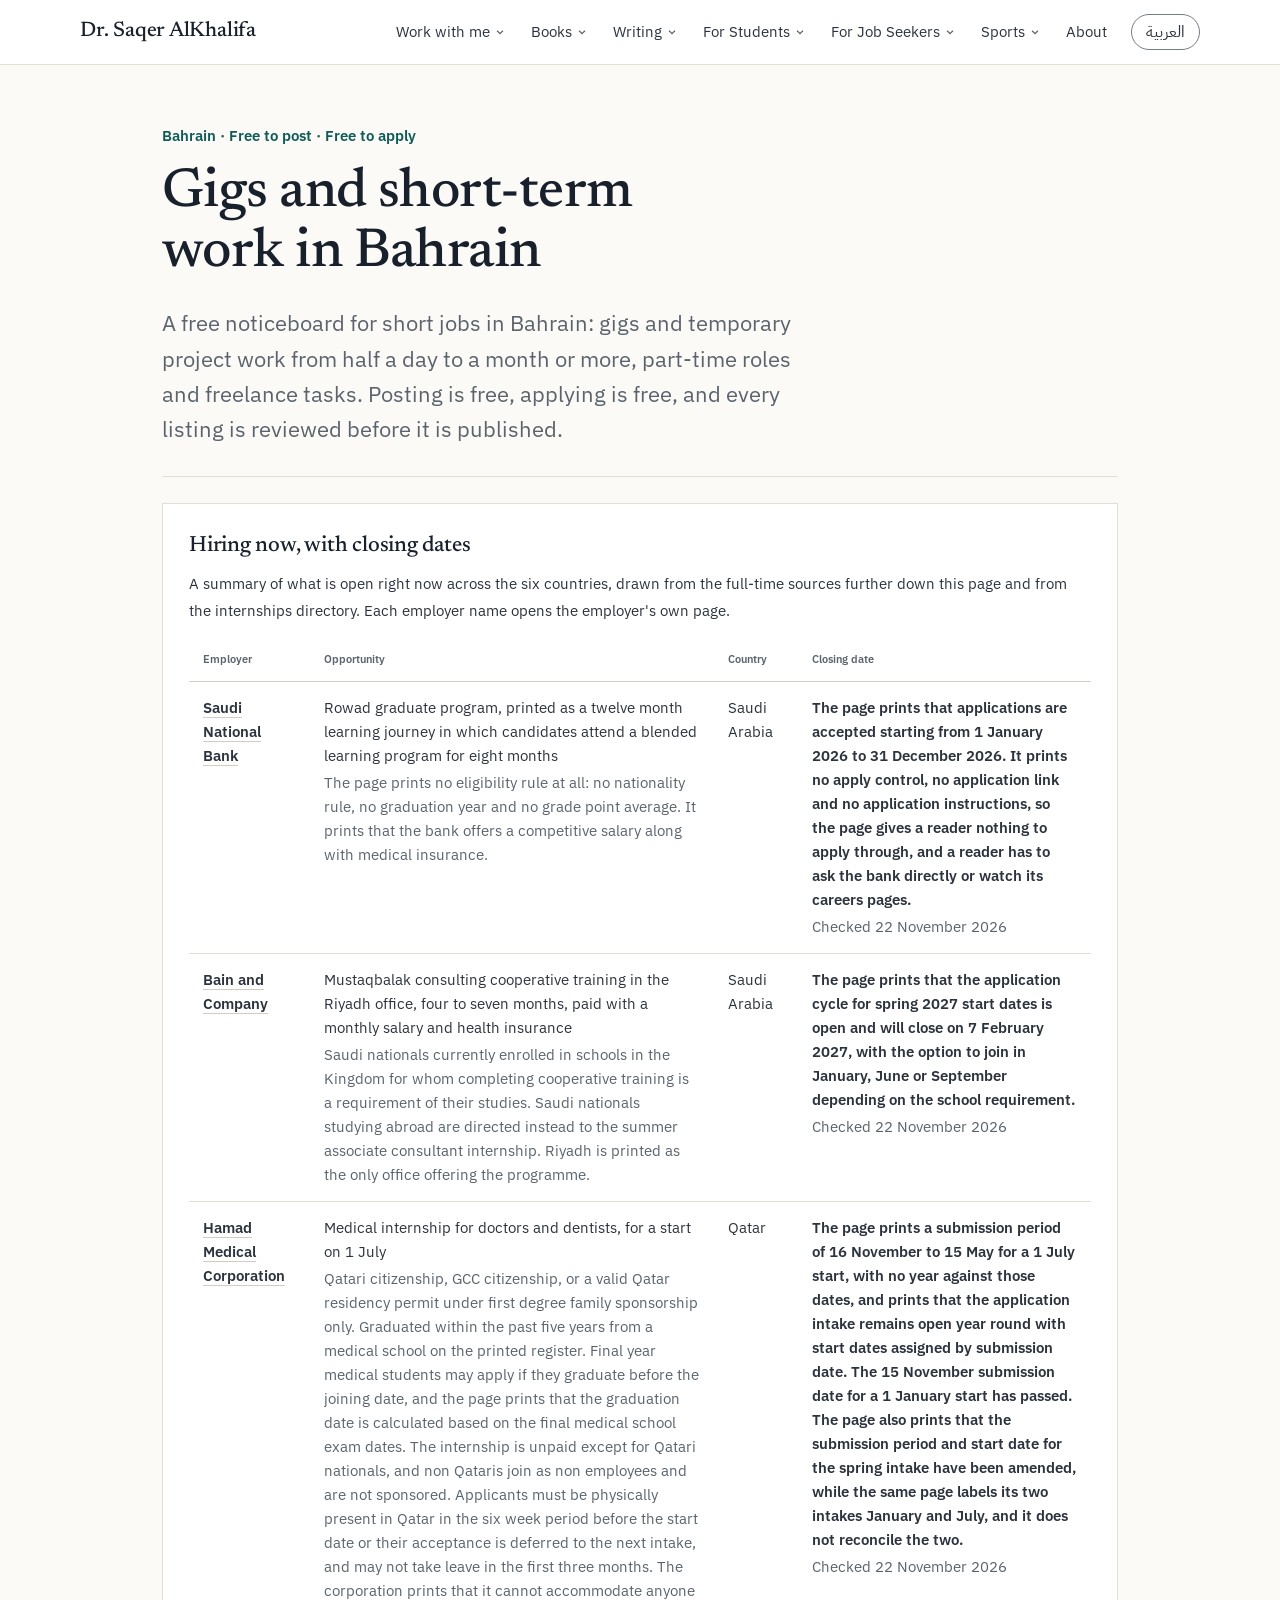
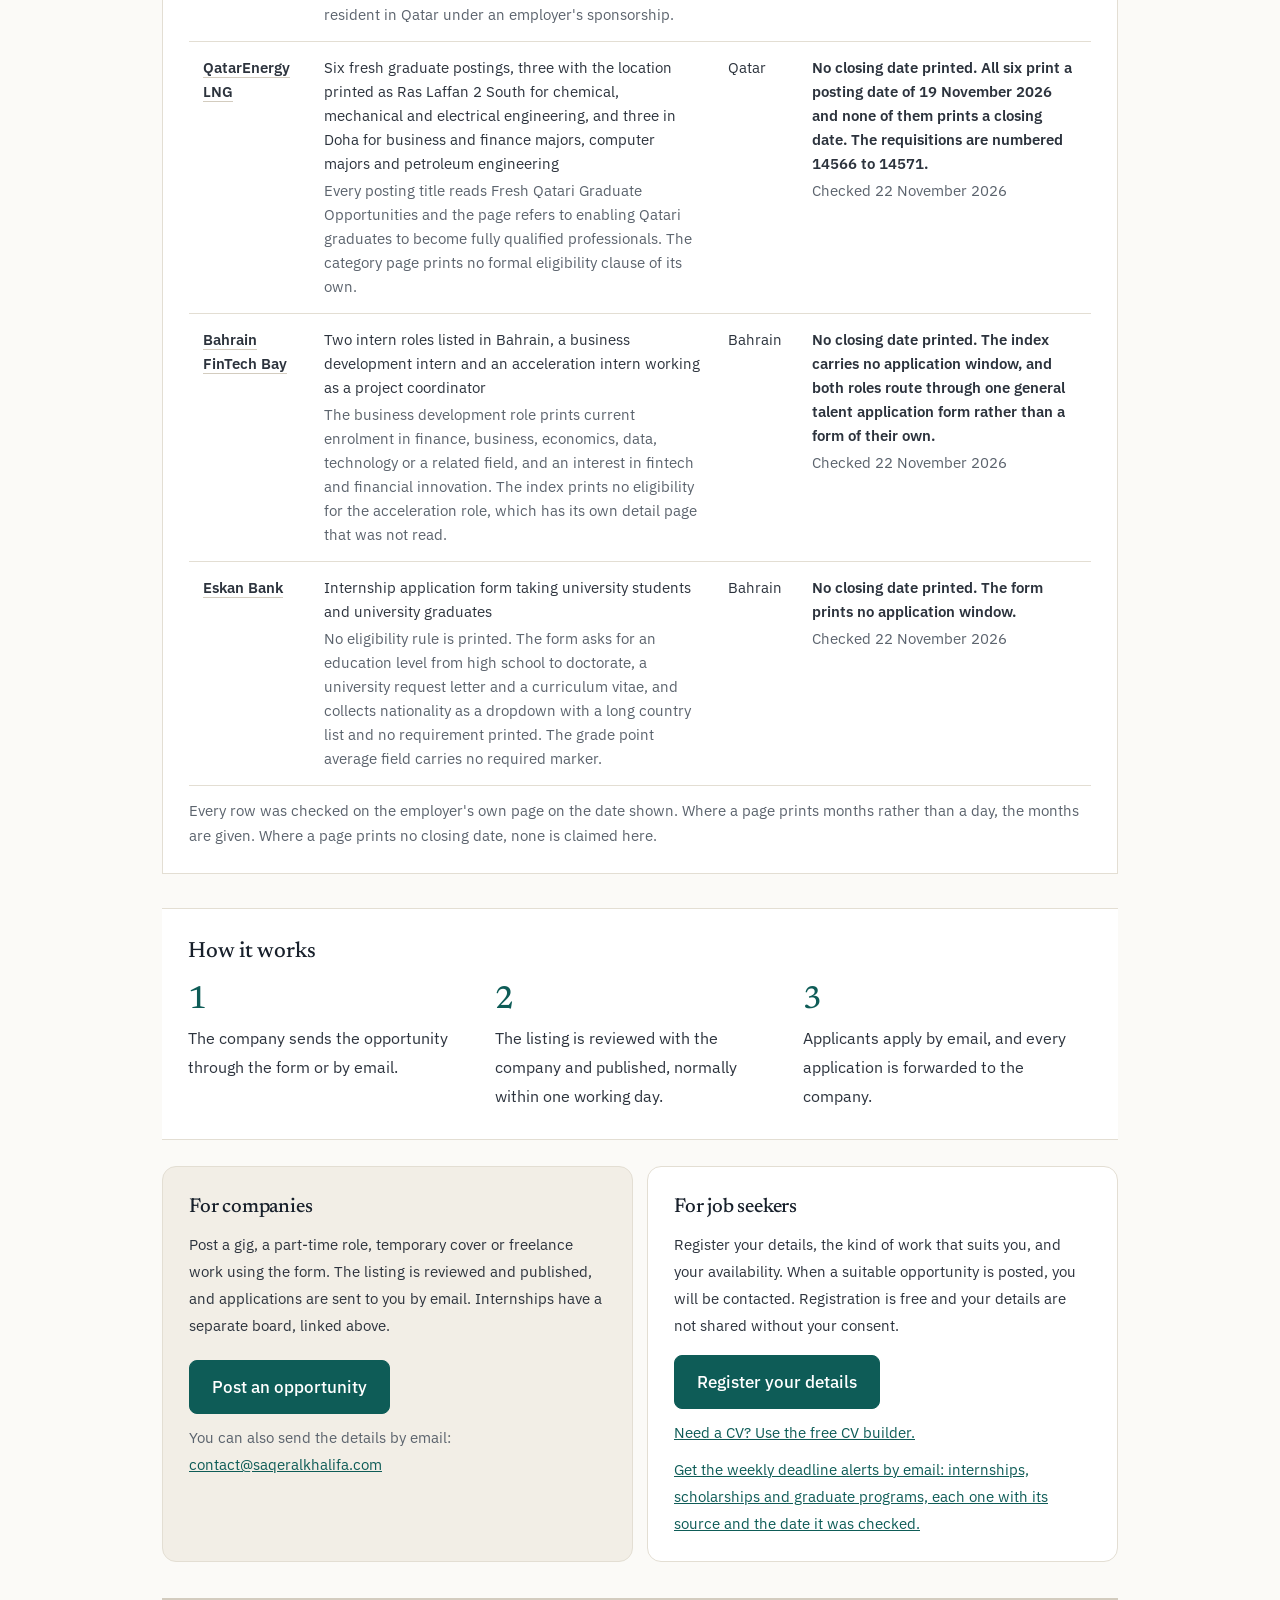
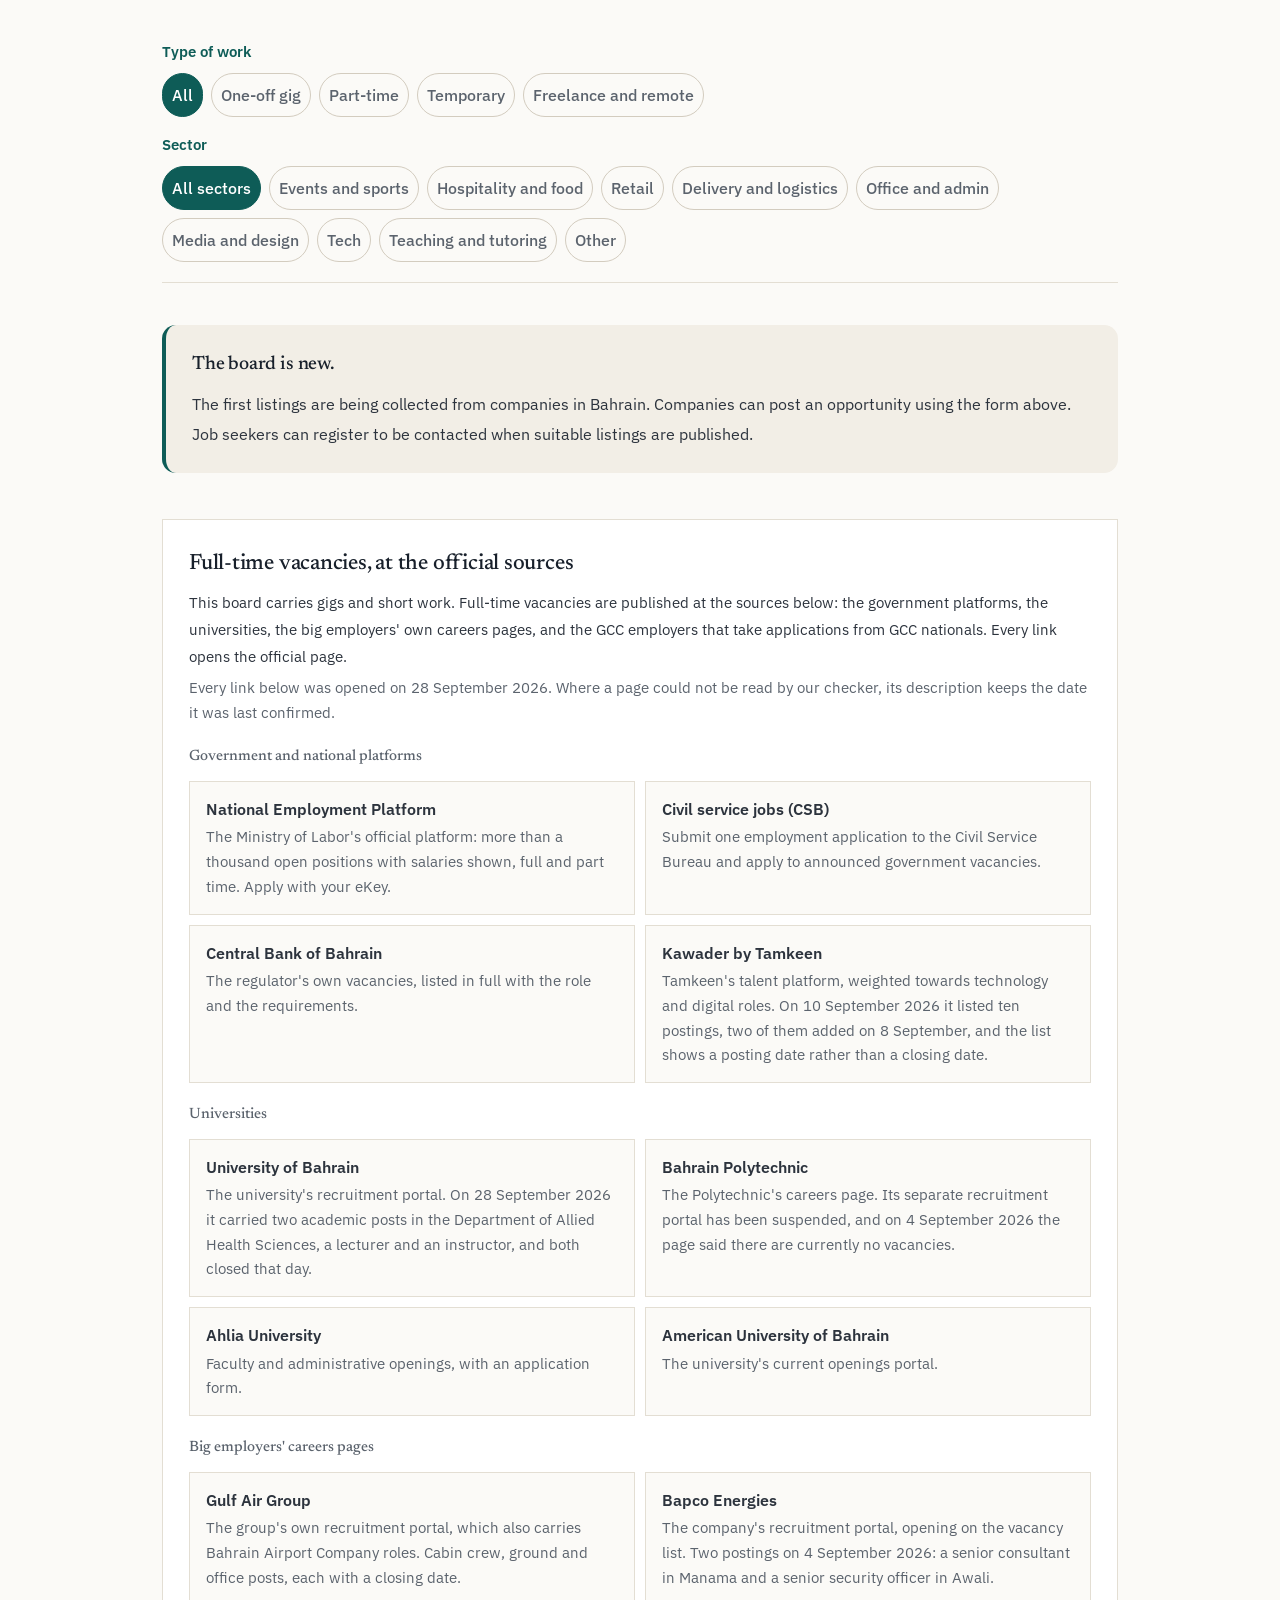
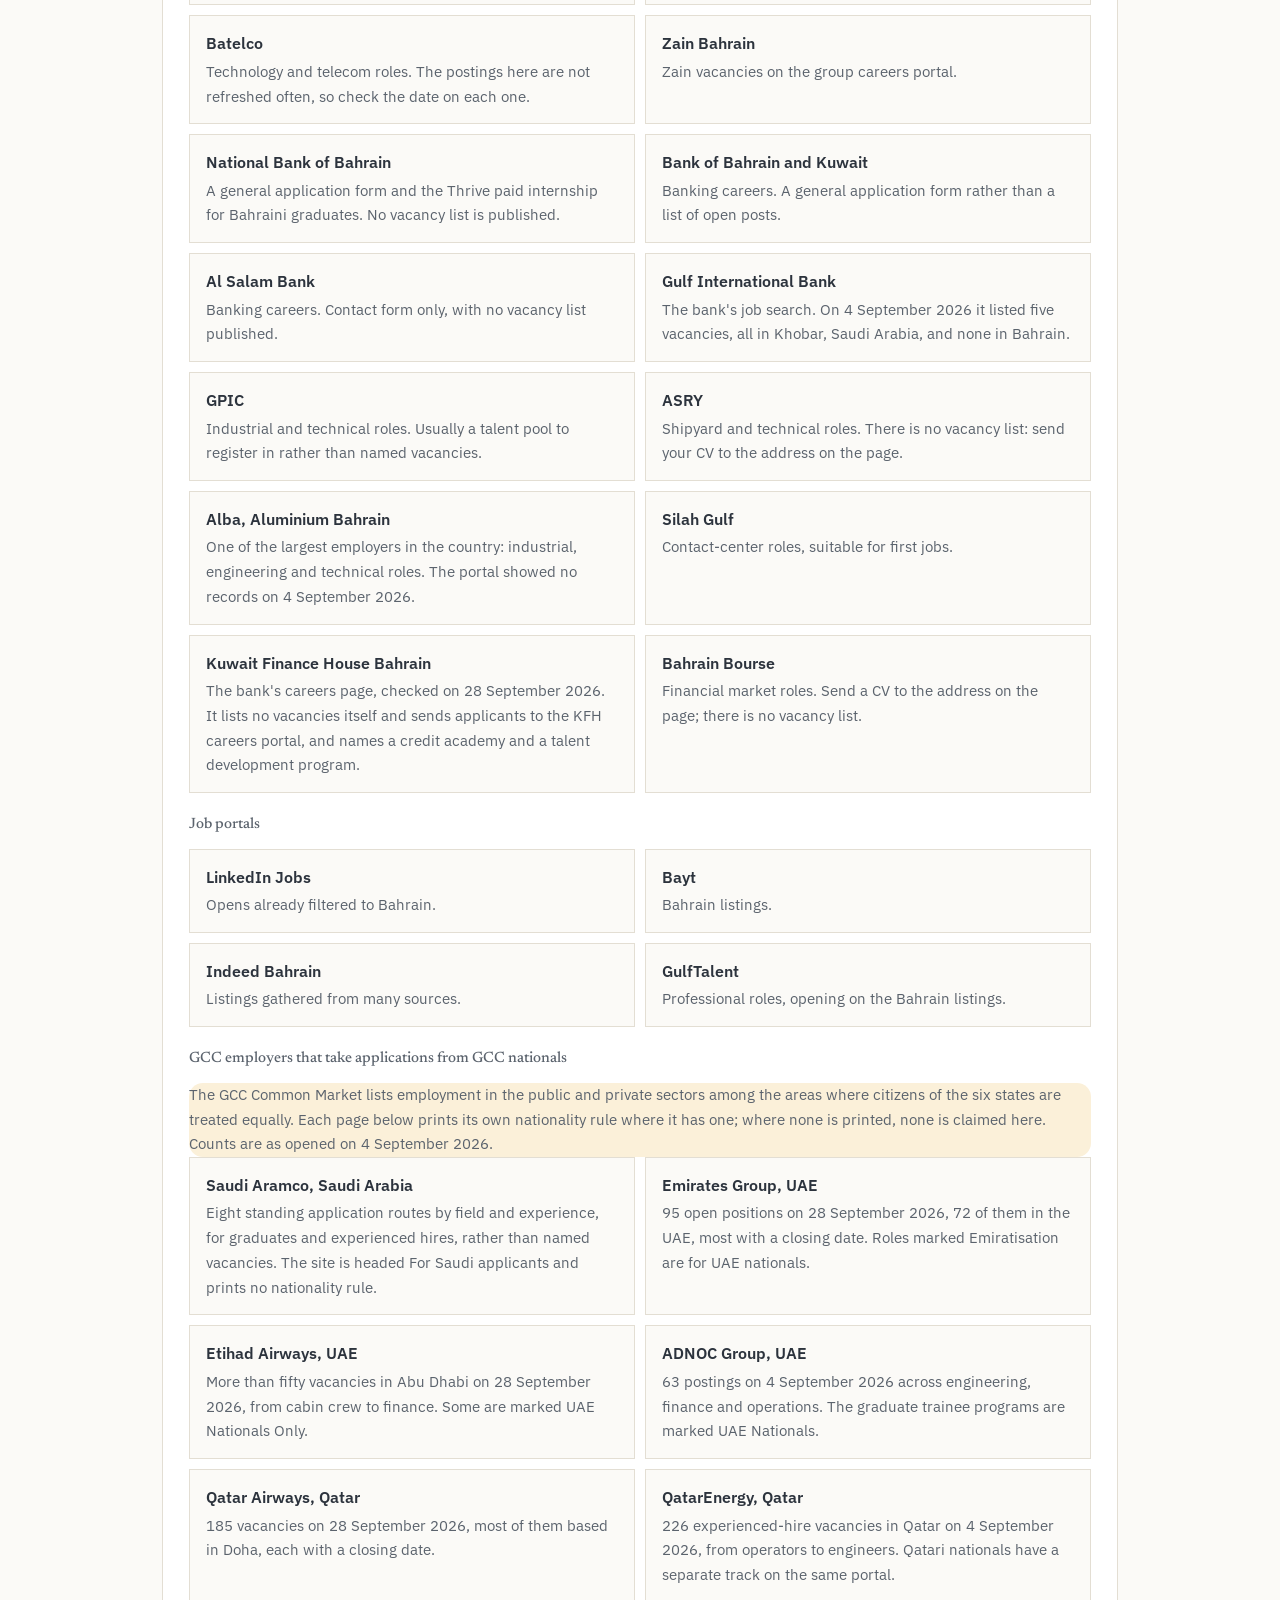
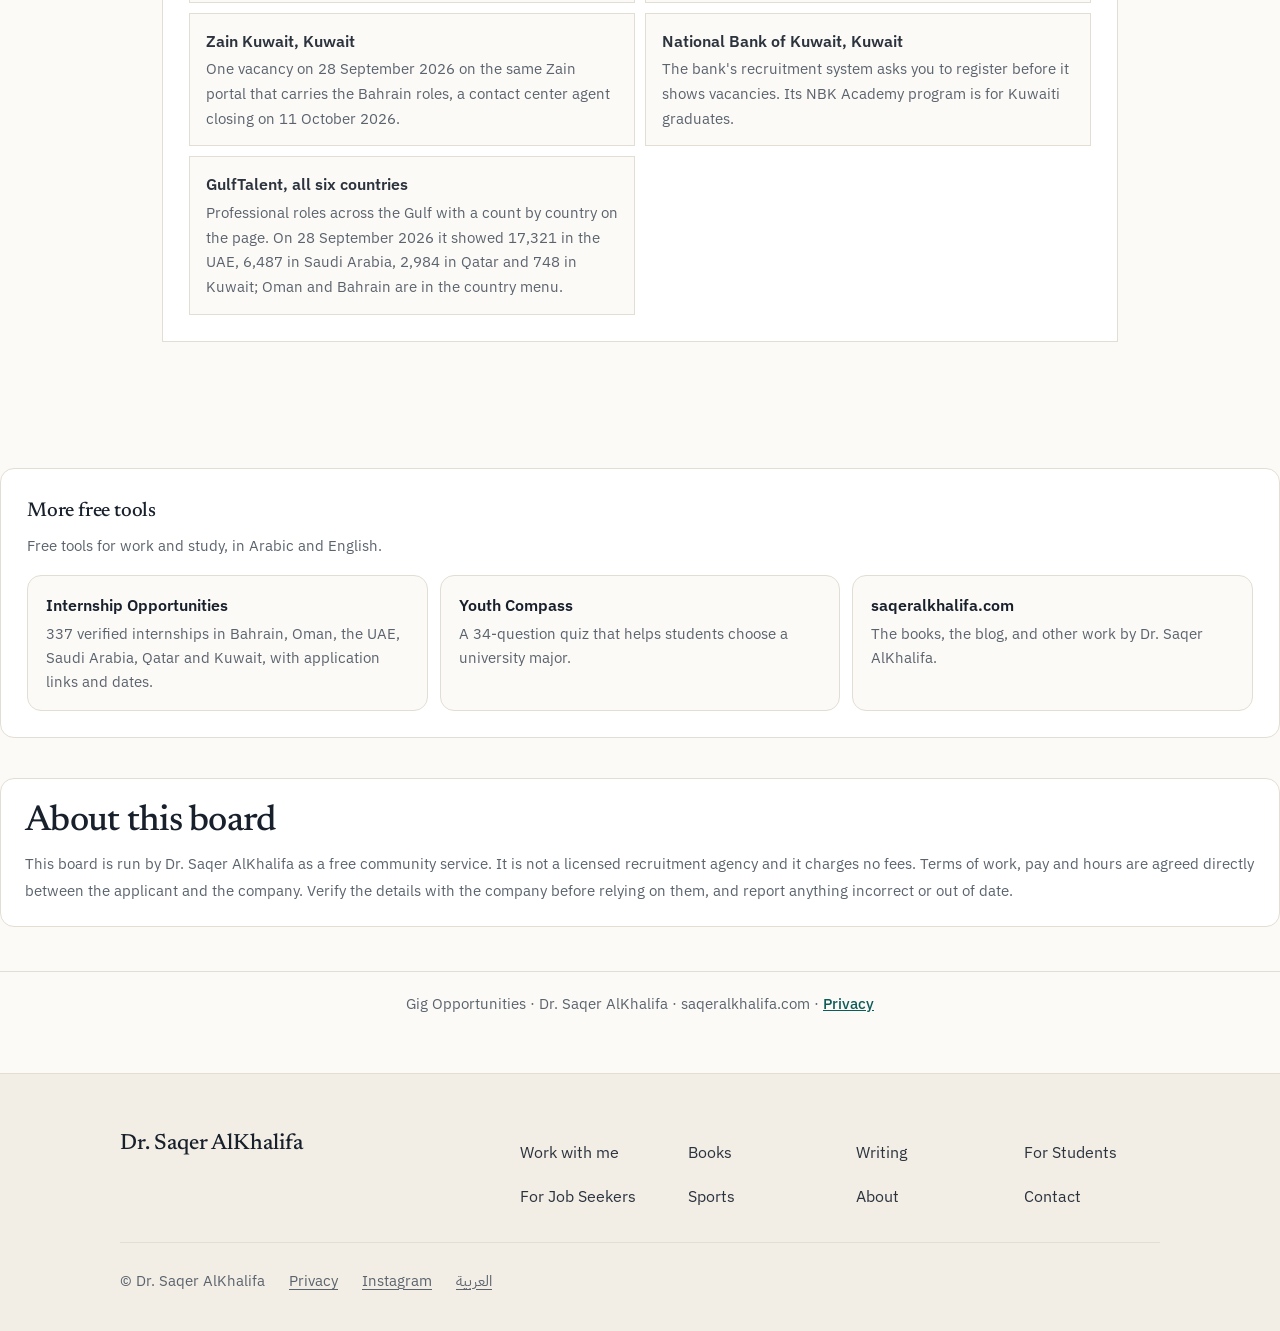
==== commit a6374408: "Arabic name now reads د. صقر بن سلمان آل خليفة, Instagram link added to the footer, and the bar tigh" ====
--- a/index.html
+++ b/index.html
@@ -1517,11 +1517,11 @@
   xCards:[
     ["https://internships.saqeralkhalifa.com/","فرص التدريب","٣٣٧ فرصة تدريب موثّقة في البحرين وعُمان والإمارات والسعودية وقطر والكويت، مع روابط التقديم والتواريخ."],
     ["https://saqeralkhalifa.github.io/major-compass/","بوصلة الشباب","اختبار من ٣٤ سؤالًا يساعد الطلبة على اختيار التخصص الجامعي."],
-    ["https://saqeralkhalifa.com/arabic/","الموقع الرئيسي","الكتب والمدونة وسائر أعمال د. صقر آل خليفة."]
+    ["https://saqeralkhalifa.com/arabic/","الموقع الرئيسي","الكتب والمدونة وسائر أعمال د. صقر بن سلمان آل خليفة."]
   ],
   dH:"عن هذه اللوحة",
-  dP:"يدير هذه اللوحة د. صقر آل خليفة خدمة مجتمعية مجانية. وهي ليست مكتب توظيف مرخّصًا ولا تتقاضى أي رسوم. شروط العمل والأجر والساعات تُتفق مباشرة بين المتقدم والشركة، فتحقق من التفاصيل مع الشركة قبل الاعتماد عليها، وأبلغنا عن أي معلومة خاطئة أو قديمة.",
-  foot:"فرص العمل المرن · د. صقر آل خليفة · saqeralkhalifa.com · <a href='https://saqeralkhalifa.com/privacy/'>الخصوصية</a>"
+  dP:"يدير هذه اللوحة د. صقر بن سلمان آل خليفة خدمة مجتمعية مجانية. وهي ليست مكتب توظيف مرخّصًا ولا تتقاضى أي رسوم. شروط العمل والأجر والساعات تُتفق مباشرة بين المتقدم والشركة، فتحقق من التفاصيل مع الشركة قبل الاعتماد عليها، وأبلغنا عن أي معلومة خاطئة أو قديمة.",
+  foot:"فرص العمل المرن · د. صقر بن سلمان آل خليفة · saqeralkhalifa.com · <a href='https://saqeralkhalifa.com/privacy/'>الخصوصية</a>"
 }
 };
 
--- a/qm/qm.css
+++ b/qm/qm.css
@@ -59,7 +59,7 @@
 h1,h2,h3,h4,.serif,.hero h1{font-family:var(--qm-font-head) !important;font-weight:500 !important;color:var(--qm-head);letter-spacing:-0.01em;}
 html[lang="ar"] h1,html[lang="ar"] h2,html[lang="ar"] h3,html[lang="ar"] h4,html[lang="ar"] .serif,html[lang="ar"] .hero h1,[dir="rtl"] h1,[dir="rtl"] h2,[dir="rtl"] h3,[dir="rtl"] h4,[dir="rtl"] .serif,[dir="rtl"] .hero h1{font-family:var(--qm-font-ar-head) !important;font-weight:600 !important;letter-spacing:0;line-height:1.35;}
 h1,.hero h1,.mk-hero h1,.mk-item h1,.rr-hero h1,.head h1{font-size:clamp(40px,2.6vw + 22px,60px);line-height:1.08;}
-html[lang="ar"] h1,html[lang="ar"] .hero h1,html[lang="ar"] .mk-hero h1,html[lang="ar"] .mk-item h1,html[lang="ar"] .rr-hero h1,html[lang="ar"] .head h1,[dir="rtl"] h1,[dir="rtl"] .hero h1,[dir="rtl"] .mk-hero h1,[dir="rtl"] .mk-item h1,[dir="rtl"] .rr-hero h1,[dir="rtl"] .head h1{font-size:clamp(34px,1.8vw + 26px,46px);line-height:1.3;}
+html[lang="ar"] h1,html[lang="ar"] .hero h1,html[lang="ar"] .mk-hero h1,html[lang="ar"] .mk-item h1,html[lang="ar"] .rr-hero h1,html[lang="ar"] .head h1,[dir="rtl"] h1,[dir="rtl"] .hero h1,[dir="rtl"] .mk-hero h1,[dir="rtl"] .mk-item h1,[dir="rtl"] .rr-hero h1,[dir="rtl"] .head h1{font-size:clamp(34px,1.4vw + 26px,46px);line-height:1.3;}
 
 /* section labels: sentence case, 15px, 600, teal */
 .kicker,.eyebrow,.lbl,.sec h3,.toc h2,.row h4,.controls h2,.res-head .kicker,.flag .kicker,.resume .kicker,.mk-hero .kicker,.mk-seller .lbl,.sread dt,.orows dt,.ctrow h3,.fgroup h3,.cv h4{font-family:var(--qm-font-body) !important;font-size:15px !important;font-weight:600 !important;letter-spacing:0 !important;text-transform:none !important;color:var(--qm-accent);line-height:1.4;}
@@ -91,6 +91,21 @@
 .foot-home{display:none !important;}
 html.mcapp .qmfoot{display:none !important;}
 footer.site{color:var(--qm-muted);}
+
+/* the Market on the type ramp of the main site: buttons at the main site's button size, the page tabs,
+   card titles and running text at the body size, the lead at the lead size, small text at 15px, tags at 13px */
+.mk-btn{font-size:16px;}
+html[lang="ar"] .mk-btn,[dir="rtl"] .mk-btn{font-size:17px;}
+.mk-hero .sub,.mk-form p.lead{font-size:clamp(19px,0.5vw + 17px,22px);line-height:1.5;}
+.mk-tabs a,.mk-ct,.mk-price,.mk-wb,.mk-find,.mk-empty,.mk-desc,.mk-seller .nm,.mk-seller .ph,.mk-reply .nm,.mk-reply .pr,.mk-reply p,.mk-reply .ph,.mk-ok,html[lang="ar"] .mk-tabs a,html[lang="ar"] .mk-ct,html[lang="ar"] .mk-price,html[lang="ar"] .mk-wb,html[lang="ar"] .mk-find,html[lang="ar"] .mk-empty,html[lang="ar"] .mk-desc,html[lang="ar"] .mk-seller .nm,html[lang="ar"] .mk-seller .ph,html[lang="ar"] .mk-reply .nm,html[lang="ar"] .mk-reply .pr,html[lang="ar"] .mk-reply p,html[lang="ar"] .mk-reply .ph,html[lang="ar"] .mk-ok,[dir="rtl"] .mk-tabs a,[dir="rtl"] .mk-ct,[dir="rtl"] .mk-price,[dir="rtl"] .mk-wb,[dir="rtl"] .mk-find,[dir="rtl"] .mk-empty,[dir="rtl"] .mk-desc,[dir="rtl"] .mk-seller .nm,[dir="rtl"] .mk-seller .ph,[dir="rtl"] .mk-reply .nm,[dir="rtl"] .mk-reply .pr,[dir="rtl"] .mk-reply p,[dir="rtl"] .mk-reply .ph,[dir="rtl"] .mk-ok{font-size:17px;}
+@media (min-width:768px){.mk-tabs a,.mk-ct,.mk-price,.mk-wb,.mk-find,.mk-empty,.mk-desc,.mk-seller .nm,.mk-seller .ph,.mk-reply .nm,.mk-reply .pr,.mk-reply p,.mk-reply .ph,.mk-ok,html[lang="ar"] .mk-tabs a,html[lang="ar"] .mk-ct,html[lang="ar"] .mk-price,html[lang="ar"] .mk-wb,html[lang="ar"] .mk-find,html[lang="ar"] .mk-empty,html[lang="ar"] .mk-desc,html[lang="ar"] .mk-seller .nm,html[lang="ar"] .mk-seller .ph,html[lang="ar"] .mk-reply .nm,html[lang="ar"] .mk-reply .pr,html[lang="ar"] .mk-reply p,html[lang="ar"] .mk-reply .ph,html[lang="ar"] .mk-ok,[dir="rtl"] .mk-tabs a,[dir="rtl"] .mk-ct,[dir="rtl"] .mk-price,[dir="rtl"] .mk-wb,[dir="rtl"] .mk-find,[dir="rtl"] .mk-empty,[dir="rtl"] .mk-desc,[dir="rtl"] .mk-seller .nm,[dir="rtl"] .mk-seller .ph,[dir="rtl"] .mk-reply .nm,[dir="rtl"] .mk-reply .pr,[dir="rtl"] .mk-reply p,[dir="rtl"] .mk-reply .ph,[dir="rtl"] .mk-ok{font-size:18px;}}
+.mk-ct{line-height:1.35;}
+.mk-price,.mk-wb,.mk-reply .pr{font-weight:600;}
+.mk-count,.mk-smp,.mk-reply .dt{font-size:15px;}
+.mk-badge,.mk-shop,.mk-wst{font-size:13px;font-weight:500;letter-spacing:0;}
+html[lang="ar"] .mk-badge,html[lang="ar"] .mk-shop,html[lang="ar"] .mk-wst,[dir="rtl"] .mk-badge,[dir="rtl"] .mk-shop,[dir="rtl"] .mk-wst{font-size:14px;}
+.mk-h2,.mk-form h2{font-size:clamp(28px,1.2vw + 22px,36px);line-height:1.15;}
+html[lang="ar"] .mk-h2,html[lang="ar"] .mk-form h2,[dir="rtl"] .mk-h2,[dir="rtl"] .mk-form h2{font-size:clamp(26px,0.7vw + 22px,32px);line-height:1.5;}
 
 /* reduced motion */
 @media (prefers-reduced-motion:reduce){*,*::before,*::after{animation-duration:.01ms !important;animation-iteration-count:1 !important;transition-duration:.01ms !important;scroll-behavior:auto !important;}}
@@ -132,6 +147,8 @@
 @media (min-width:1024px){.qmburger{display:none;}}
 @media (max-width:1023px){.qmright{gap:6px;}}
 .qmbrand,.qmlang,.qmburger{flex:none;}
+/* Phones narrower than 380px: the Arabic wordmark is the longest item in the bar, so the bar tightens and the wordmark steps down to 17px. */
+@media (max-width:379px){.qmbar-in{gap:12px;padding:0 6px 0 14px;}.qmbrand{font-size:17px;}.qmlang{padding:0 10px;}}
 @media (min-width:1024px) and (max-width:1279px){.qmright,.qmnav{gap:16px;}.qmitem{font-size:14px;}.qmnav-ar .qmitem{font-size:15px;}}
 html.qm-lock,html.qm-lock body{overflow:hidden;}
 .qmmob[hidden]{display:none !important;}
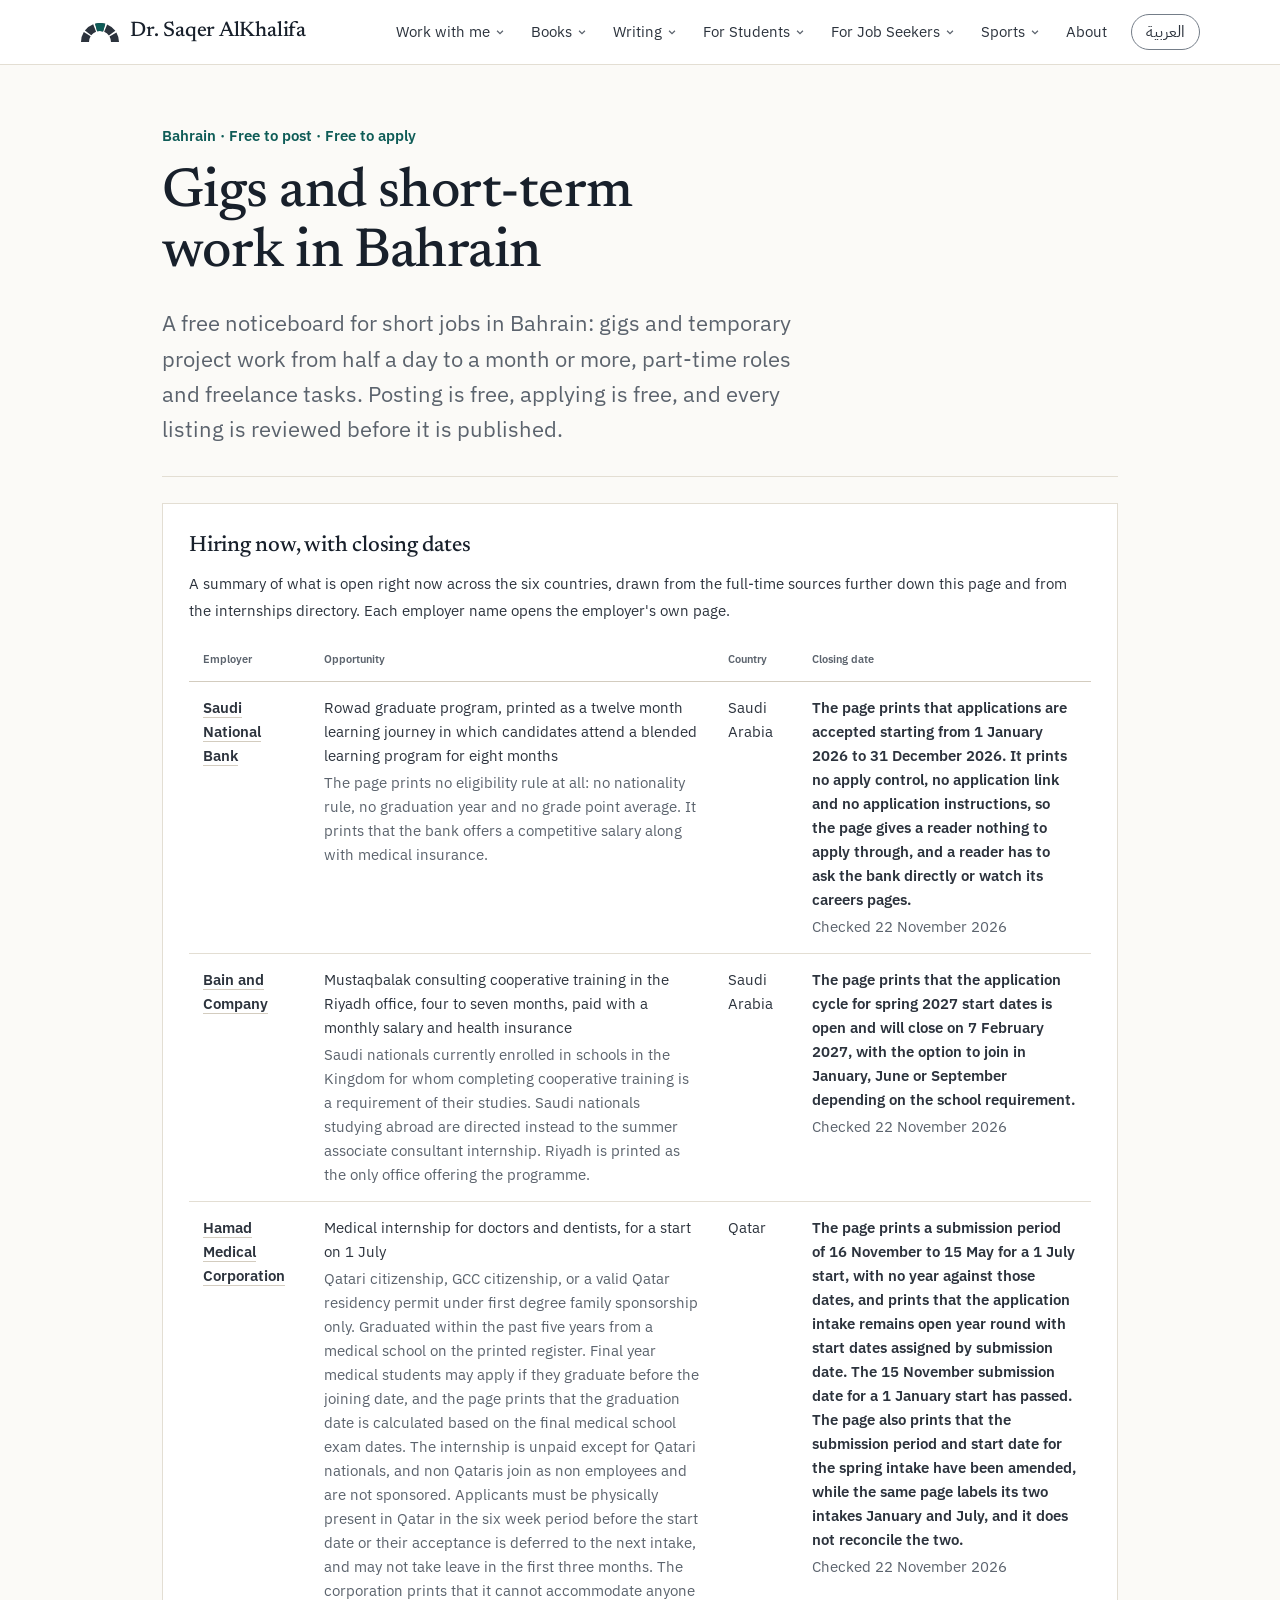
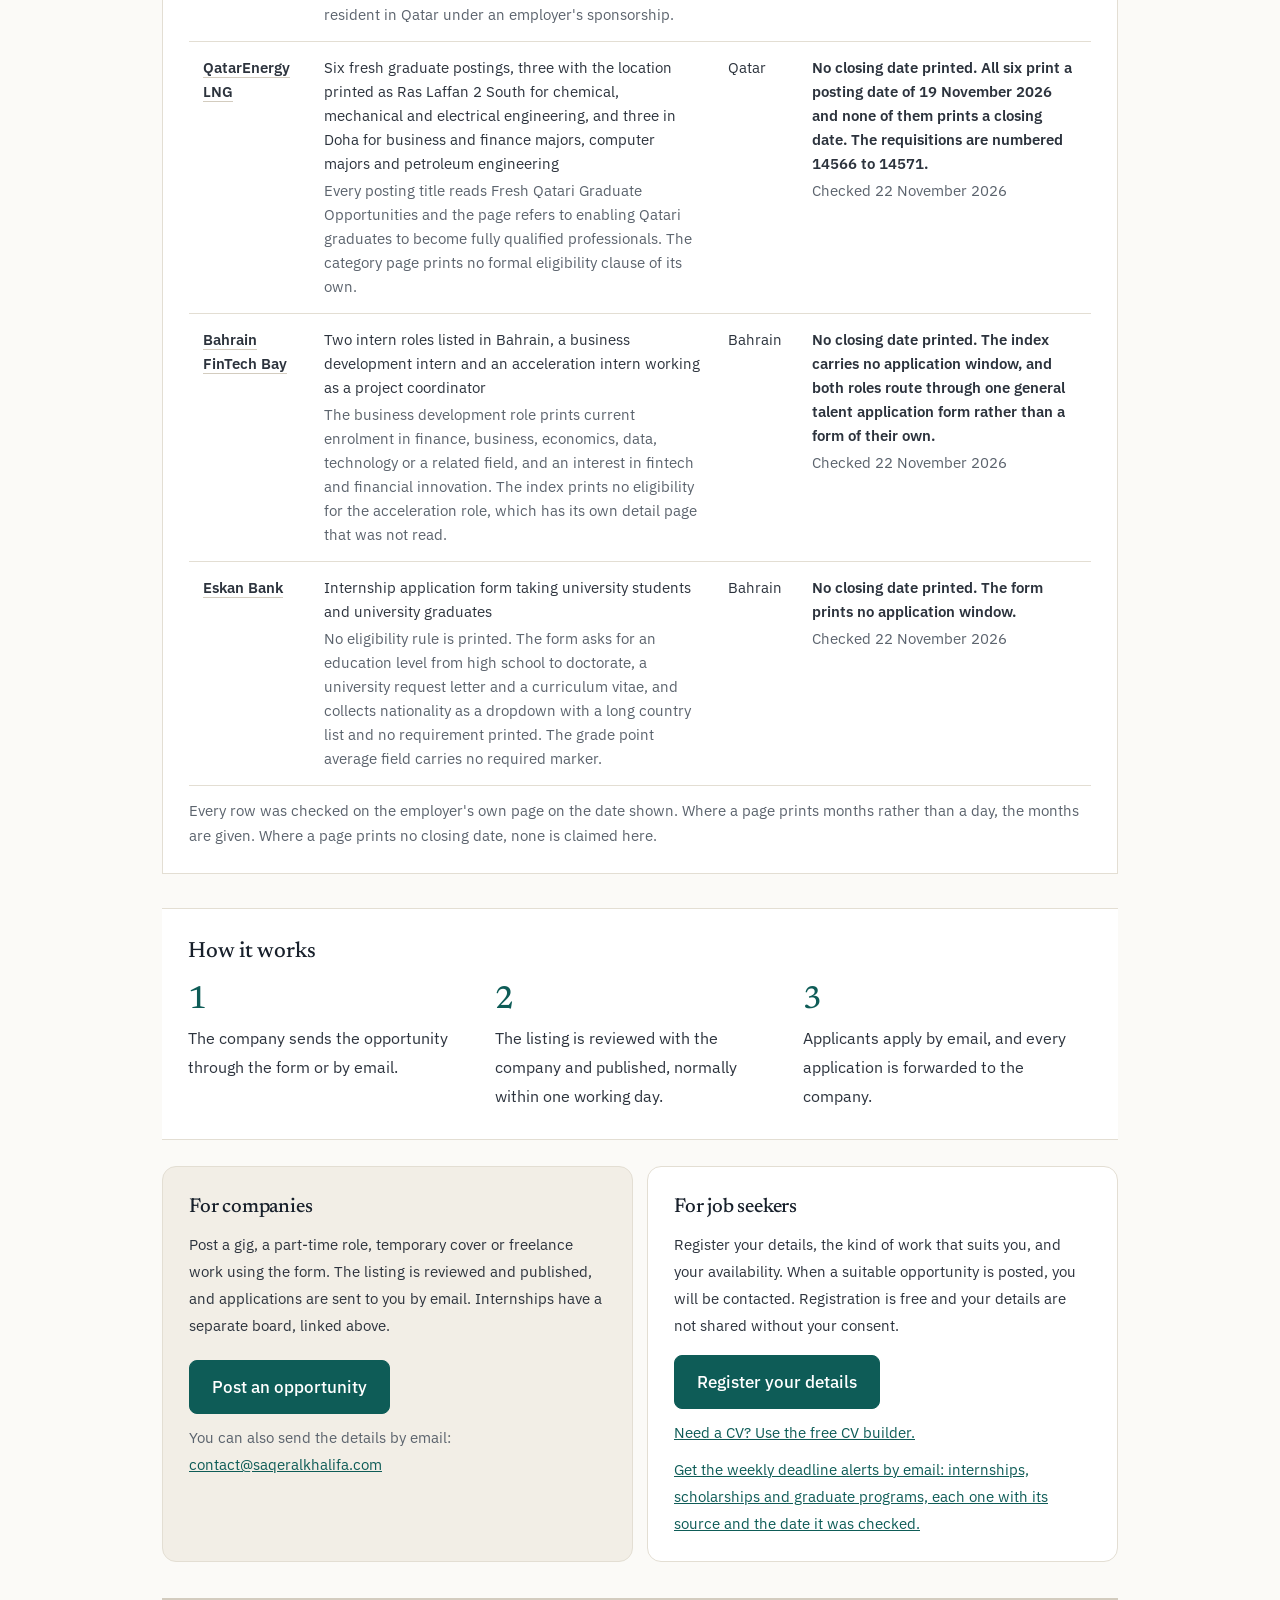
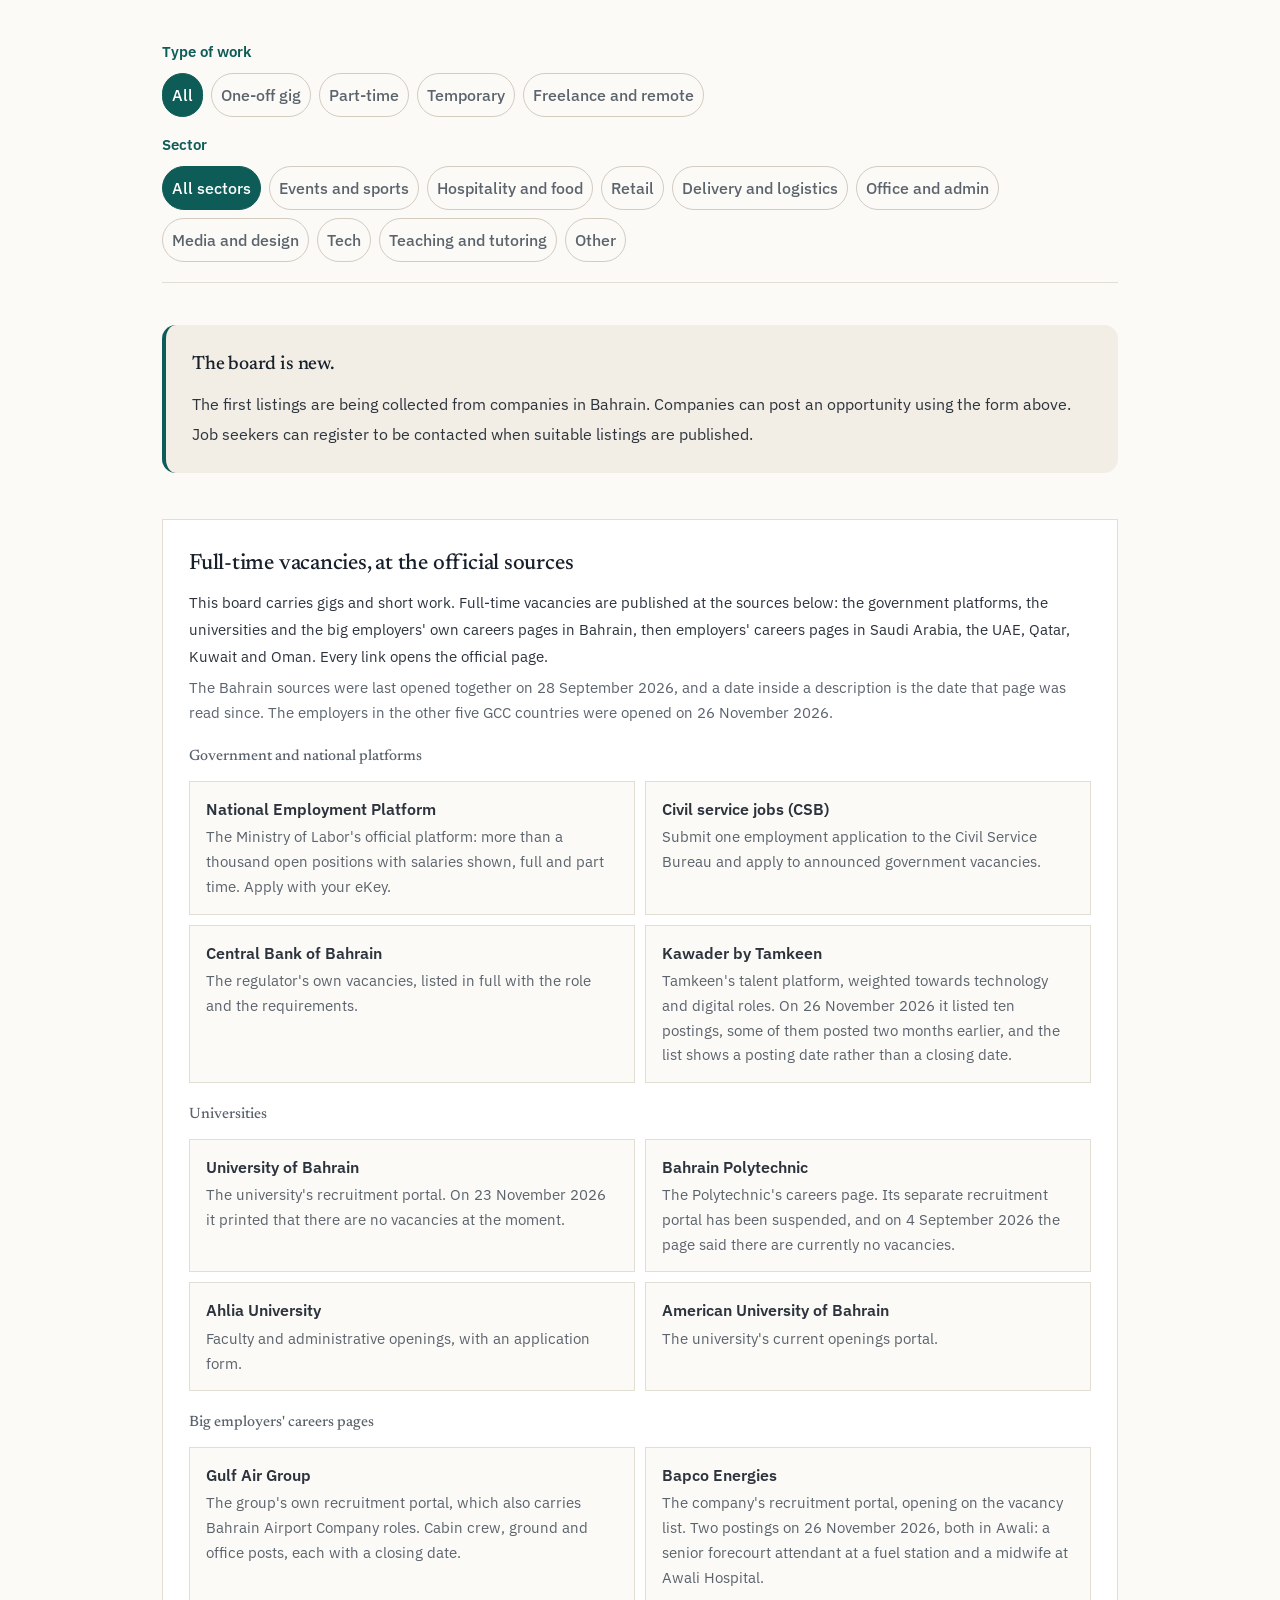
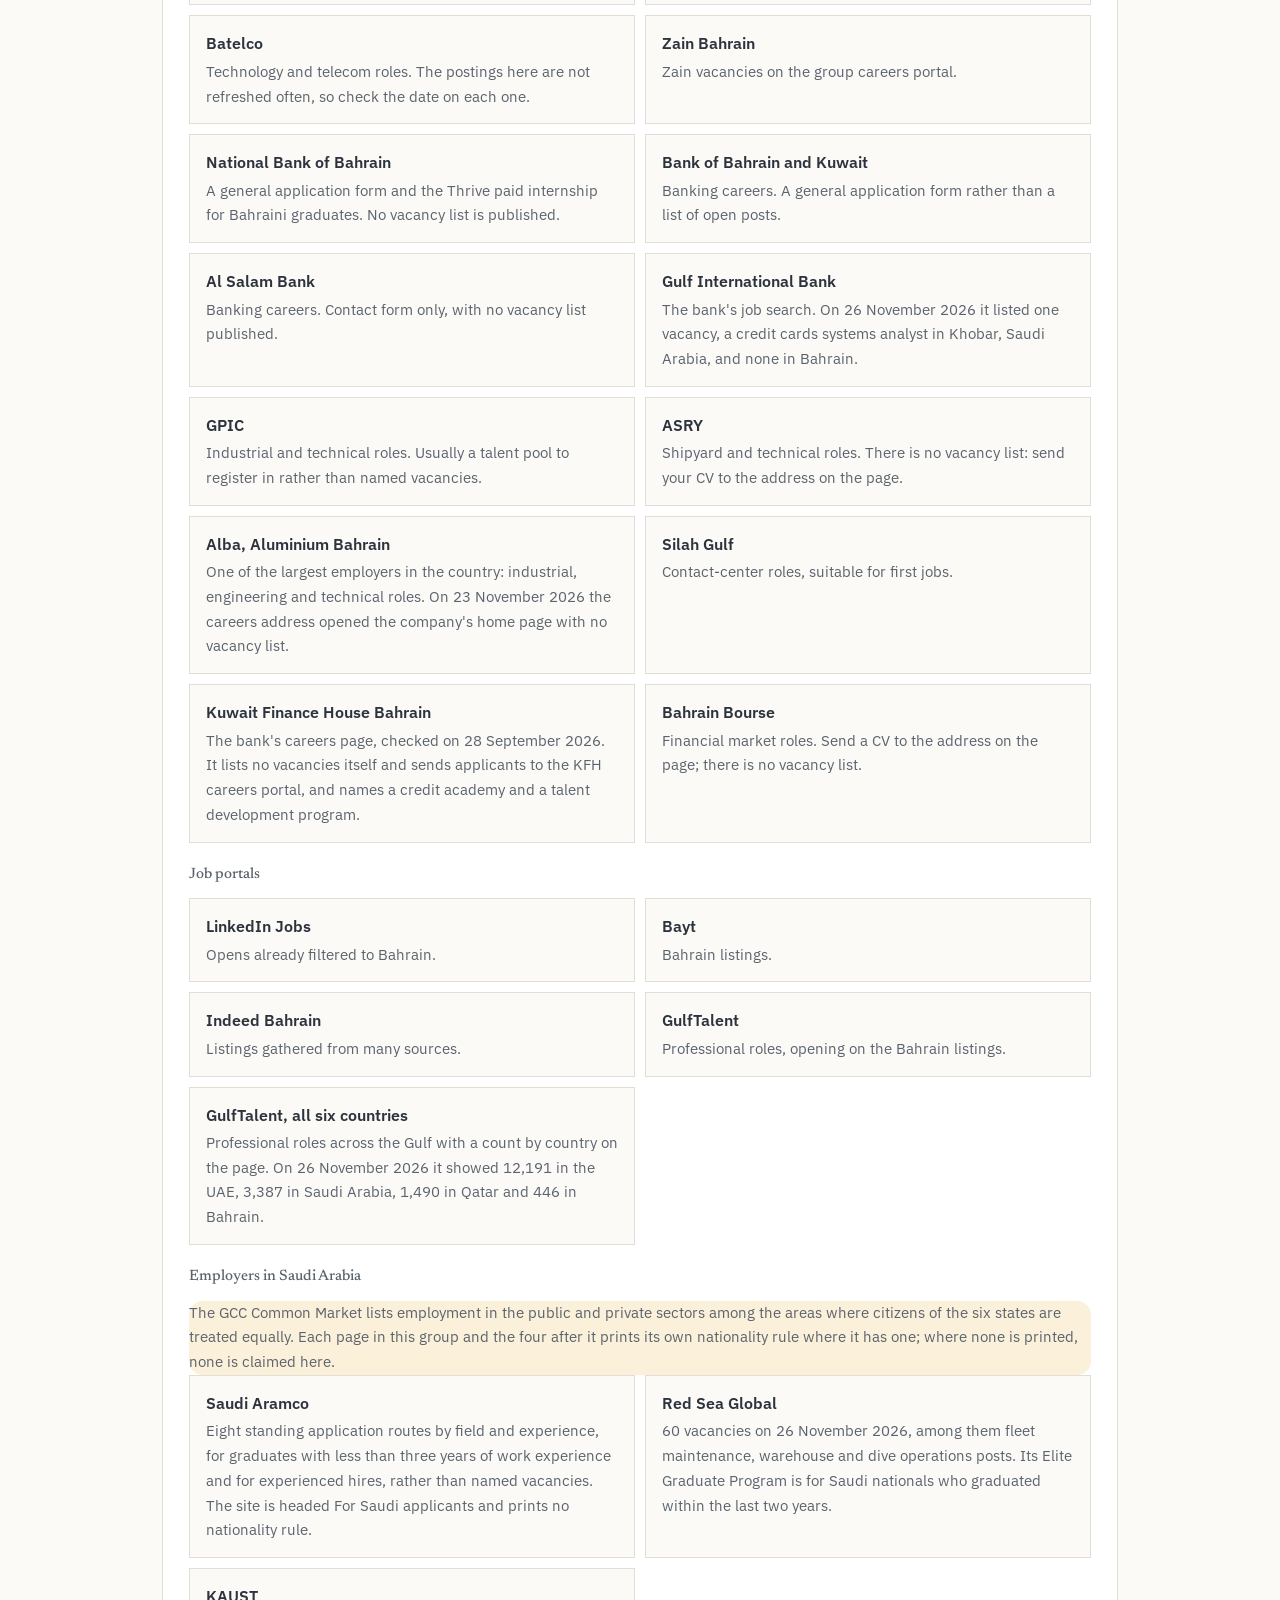
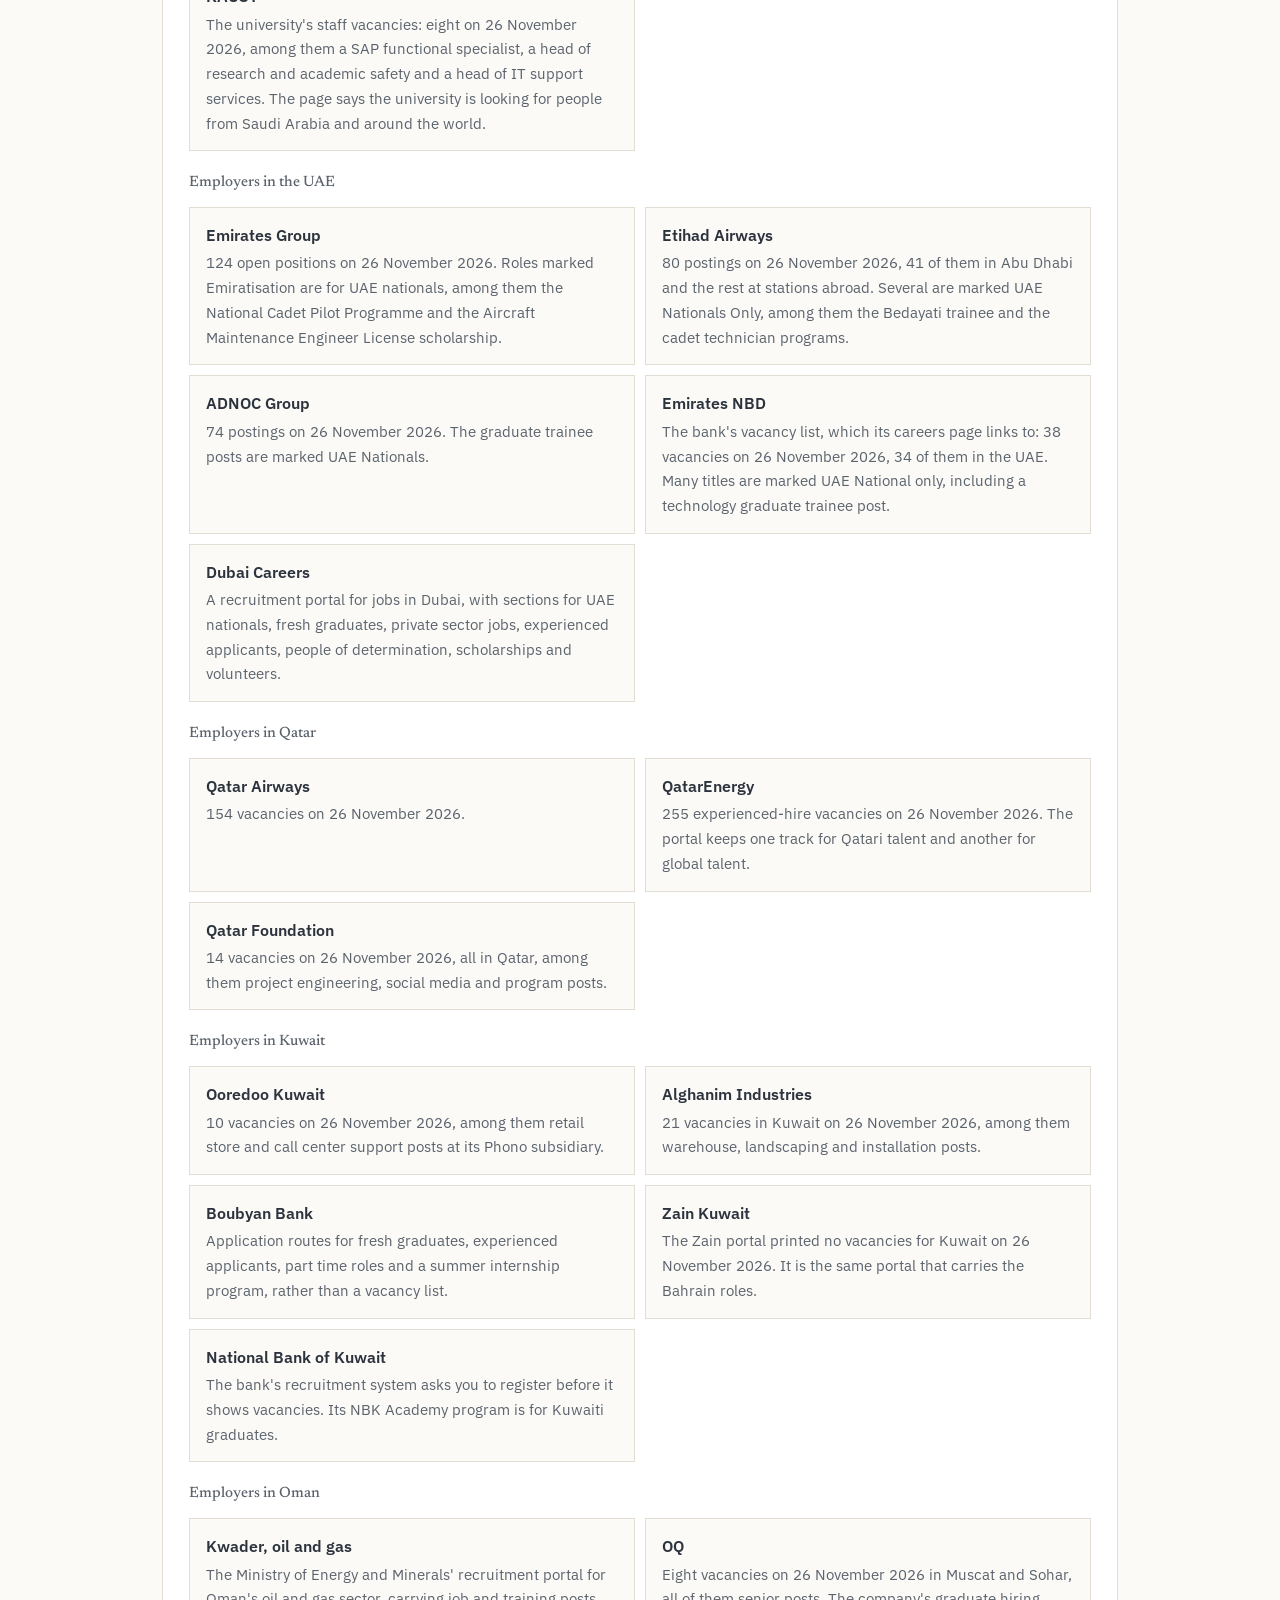
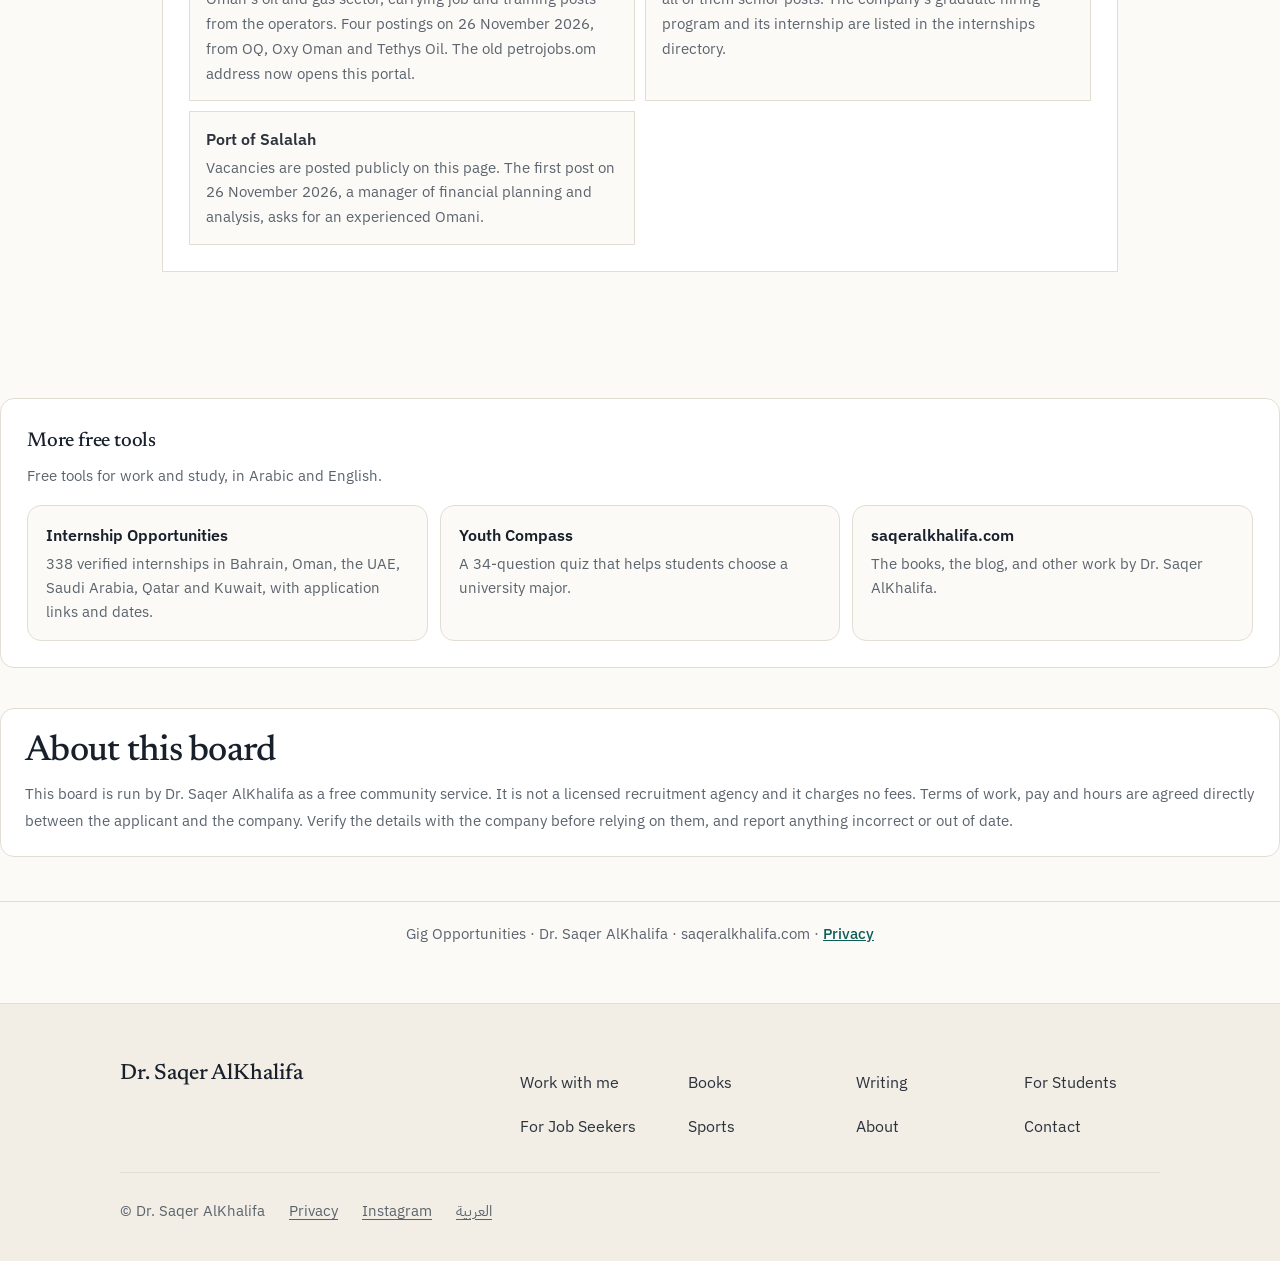
==== commit 119097c0: "Full-time jobs: employers in Saudi Arabia, the UAE, Qatar, Kuwait and Oman read on 26 November, Bahr" ====
--- a/index.html
+++ b/index.html
@@ -7,8 +7,11 @@
 <meta name="description" content="A free noticeboard for gigs, part-time work, freelance tasks and temporary roles in Bahrain. Posting and applying are free, and every listing is reviewed before publication. In Arabic and English, by Dr. Saqer AlKhalifa.">
 <link rel="stylesheet" href="fonts.css">
 <link rel="canonical" href="https://gigs.saqeralkhalifa.com/">
-<link rel="icon" type="image/png" href="favicon-32.png">
-<link rel="apple-touch-icon" href="apple-touch-icon.png">
+<link rel="icon" type="image/svg+xml" href="keystone-favicon.svg?v=20261126">
+<link rel="icon" type="image/png" sizes="32x32" href="keystone-32.png?v=20261126">
+<link rel="icon" type="image/png" sizes="16x16" href="keystone-16.png?v=20261126">
+<link rel="apple-touch-icon" sizes="180x180" href="keystone-touch-180.png?v=20261126">
+<link rel="shortcut icon" href="/favicon.ico?v=20261126">
 <meta property="og:type" content="website">
 <meta property="og:site_name" content="Dr. Saqer AlKhalifa">
 <meta property="og:title" content="Gig Opportunities in Bahrain, short jobs and flexible work">
@@ -1225,9 +1228,13 @@
   {k:"uni",  en:"Universities",                      ar:"الجامعات"},
   {k:"corp", en:"Big employers' careers pages",      ar:"صفحات التوظيف في الشركات الكبرى"},
   {k:"port", en:"Job portals",                       ar:"مواقع التوظيف"},
-  {k:"gcc",  en:"GCC employers that take applications from GCC nationals", ar:"جهات عمل خليجية تقبل طلبات مواطني دول مجلس التعاون",
-   note:{en:"The GCC Common Market lists employment in the public and private sectors among the areas where citizens of the six states are treated equally. Each page below prints its own nationality rule where it has one; where none is printed, none is claimed here. Counts are as opened on 4 September 2026.",
-         ar:"تُدرج السوق الخليجية المشتركة العمل في القطاعين العام والخاص ضمن مجالات المساواة بين مواطني الدول الست. وكل صفحة أدناه تطبع شرط الجنسية الخاص بها إن وُجد، وما لم يُطبع شرط فلا نزعم شيئًا هنا. والأعداد كما فُتحت في ٤ سبتمبر ٢٠٢٦."}}
+  {k:"gsa",  en:"Employers in Saudi Arabia", ar:"جهات عمل في السعودية",
+   note:{en:"The GCC Common Market lists employment in the public and private sectors among the areas where citizens of the six states are treated equally. Each page in this group and the four after it prints its own nationality rule where it has one; where none is printed, none is claimed here.",
+         ar:"تُدرج السوق الخليجية المشتركة العمل في القطاعين العام والخاص ضمن مجالات المساواة بين مواطني الدول الست. وكل صفحة في هذه المجموعة والمجموعات الأربع التي تليها تطبع شرط الجنسية الخاص بها إن وُجد، وما لم يُطبع شرط فلا نزعم شيئًا هنا."}},
+  {k:"gae",  en:"Employers in the UAE",      ar:"جهات عمل في الإمارات"},
+  {k:"gqa",  en:"Employers in Qatar",        ar:"جهات عمل في قطر"},
+  {k:"gkw",  en:"Employers in Kuwait",       ar:"جهات عمل في الكويت"},
+  {k:"gom",  en:"Employers in Oman",         ar:"جهات عمل في عُمان"}
 ];
 const SOURCES = [
  {g:"gov", url:"https://services.mol.gov.bh/",
@@ -1244,11 +1251,11 @@
      ar:"شواغر الجهة الرقابية نفسها، منشورة كاملة بالمسمى والمتطلبات."}},
  {g:"gov", url:"https://kawader.tamkeen.bh/en/",
   n:{en:"Kawader by Tamkeen", ar:"كوادر من تمكين"},
-  d:{en:"Tamkeen's talent platform, weighted towards technology and digital roles. On 10 September 2026 it listed ten postings, two of them added on 8 September, and the list shows a posting date rather than a closing date.",
-     ar:"منصة المواهب من تمكين، وتميل إلى الوظائف التقنية والرقمية. وفي ١٠ سبتمبر ٢٠٢٦ أدرجت عشرة إعلانات، اثنان منها أُضيفا في ٨ سبتمبر، وتعرض القائمة تاريخ النشر لا تاريخ الإغلاق."}},
+  d:{en:"Tamkeen's talent platform, weighted towards technology and digital roles. On 26 November 2026 it listed ten postings, some of them posted two months earlier, and the list shows a posting date rather than a closing date.",
+     ar:"منصة المواهب من تمكين، وتميل إلى الوظائف التقنية والرقمية. وفي ٢٦ نوفمبر ٢٠٢٦ أدرجت عشرة إعلانات، بعضها منشور قبل شهرين، وتعرض القائمة تاريخ النشر لا تاريخ الإغلاق."}},
  {g:"uni", url:"https://recruitment.uob.edu.bh/",
   n:{en:"University of Bahrain", ar:"جامعة البحرين"},
-  d:{en:"The university's recruitment portal. On 28 September 2026 it carried two academic posts in the Department of Allied Health Sciences, a lecturer and an instructor, and both closed that day.", ar:"بوابة التوظيف الرسمية للجامعة. وفي ٢٨ سبتمبر ٢٠٢٦ حملت وظيفتين أكاديميتين في قسم العلوم الصحية المساندة، محاضرًا ومدرّسًا، وأُغلقت كلتاهما في اليوم نفسه."}},
+  d:{en:"The university's recruitment portal. On 23 November 2026 it printed that there are no vacancies at the moment.", ar:"بوابة التوظيف الرسمية للجامعة. وفي ٢٣ نوفمبر ٢٠٢٦ طبعت أنه لا توجد شواغر في الوقت الحالي."}},
  {g:"uni", url:"https://www.polytechnic.bh/careers/",
   n:{en:"Bahrain Polytechnic", ar:"بوليتكنك البحرين"},
   d:{en:"The Polytechnic's careers page. Its separate recruitment portal has been suspended, and on 4 September 2026 the page said there are currently no vacancies.", ar:"صفحة التوظيف في البوليتكنك. أما بوابة التوظيف المستقلة فقد أُوقفت، وفي ٤ سبتمبر ٢٠٢٦ كانت الصفحة تقول إنه لا توجد شواغر حاليًا."}},
@@ -1264,8 +1271,8 @@
      ar:"بوابة التوظيف الخاصة بالمجموعة، وتضم كذلك وظائف شركة مطار البحرين. طاقم ضيافة ووظائف أرضية ومكتبية، لكل منها موعد إغلاق."}},
  {g:"corp", url:"https://iadygs.fa.ocs.oraclecloud.com/hcmUI/CandidateExperience/en/sites/CX_1/jobs",
   n:{en:"Bapco Energies", ar:"بابكو للطاقة"},
-  d:{en:"The company's recruitment portal, opening on the vacancy list. Two postings on 4 September 2026: a senior consultant in Manama and a senior security officer in Awali.",
-     ar:"بوابة التوظيف الخاصة بالشركة، وتفتح على قائمة الشواغر. إعلانان في ٤ سبتمبر ٢٠٢٦: مستشار أول في المنامة وضابط أمن أول في عوالي."}},
+  d:{en:"The company's recruitment portal, opening on the vacancy list. Two postings on 26 November 2026, both in Awali: a senior forecourt attendant at a fuel station and a midwife at Awali Hospital.",
+     ar:"بوابة التوظيف الخاصة بالشركة، وتفتح على قائمة الشواغر. إعلانان في ٢٦ نوفمبر ٢٠٢٦، كلاهما في عوالي: عامل أول في ساحة محطة وقود وقابلة في مستشفى عوالي."}},
  {g:"corp", url:"https://careers.batelco.com/en/bahrain/",
   n:{en:"Batelco", ar:"بتلكو"},
   d:{en:"Technology and telecom roles. The postings here are not refreshed often, so check the date on each one.",
@@ -1286,7 +1293,7 @@
      ar:"وظائف مصرفية. نموذج تواصل فقط، دون نشر قائمة شواغر."}},
  {g:"corp", url:"https://careers.gib.com/",
   n:{en:"Gulf International Bank", ar:"بنك الخليج الدولي"},
-  d:{en:"The bank's job search. On 4 September 2026 it listed five vacancies, all in Khobar, Saudi Arabia, and none in Bahrain.", ar:"بحث الوظائف في البنك. وفي ٤ سبتمبر ٢٠٢٦ كان يعرض خمس وظائف كلها في الخبر بالسعودية، ولا شيء في البحرين."}},
+  d:{en:"The bank's job search. On 26 November 2026 it listed one vacancy, a credit cards systems analyst in Khobar, Saudi Arabia, and none in Bahrain.", ar:"بحث الوظائف في البنك. وفي ٢٦ نوفمبر ٢٠٢٦ عرض وظيفة واحدة، محلل أنظمة بطاقات الائتمان في الخبر بالسعودية، ولا شيء في البحرين."}},
  {g:"corp", url:"https://gpiccareer.gpic.com/",
   n:{en:"GPIC", ar:"الخليج لصناعة البتروكيماويات"},
   d:{en:"Industrial and technical roles. Usually a talent pool to register in rather than named vacancies.",
@@ -1297,8 +1304,8 @@
      ar:"وظائف الحوض الجاف والوظائف الفنية. ولا توجد قائمة شواغر: أرسل سيرتك الذاتية إلى العنوان المذكور في الصفحة."}},
  {g:"corp", url:"https://careers.albasmelter.com/",
   n:{en:"Alba, Aluminium Bahrain", ar:"ألبا، ألمنيوم البحرين"},
-  d:{en:"One of the largest employers in the country: industrial, engineering and technical roles. The portal showed no records on 4 September 2026.",
-     ar:"من أكبر أرباب العمل في البلاد: وظائف صناعية وهندسية وفنية. ولم تعرض البوابة أي سجلات في ٤ سبتمبر ٢٠٢٦."}},
+  d:{en:"One of the largest employers in the country: industrial, engineering and technical roles. On 23 November 2026 the careers address opened the company's home page with no vacancy list.",
+     ar:"من أكبر أرباب العمل في البلاد: وظائف صناعية وهندسية وفنية. وفي ٢٣ نوفمبر ٢٠٢٦ فتح عنوان التوظيف الصفحة الرئيسية للشركة دون قائمة شواغر."}},
  {g:"corp", url:"https://silah.bh/careers/",
   n:{en:"Silah Gulf", ar:"صلة الخليج"},
   d:{en:"Contact-center roles, suitable for first jobs.", ar:"وظائف مراكز الاتصال، مناسبة لأول وظيفة."}},
@@ -1322,42 +1329,86 @@
  {g:"port", url:"https://www.gulftalent.com/bahrain/jobs",
   n:{en:"GulfTalent", ar:"غلف تالنت"},
   d:{en:"Professional roles, opening on the Bahrain listings.", ar:"وظائف مهنية، ويفتح على قائمة البحرين."}},
- {g:"gcc", url:"https://careers.aramco.com/saudi/search/?createNewAlert=false&q=&locationsearch=",
-  n:{en:"Saudi Aramco, Saudi Arabia", ar:"أرامكو السعودية، السعودية"},
-  d:{en:"Eight standing application routes by field and experience, for graduates and experienced hires, rather than named vacancies. The site is headed For Saudi applicants and prints no nationality rule.",
-     ar:"ثمانية مسارات تقديم دائمة بحسب المجال والخبرة، للخريجين وذوي الخبرة، لا شواغر مسماة. والموقع معنون للمتقدمين السعوديين ولا يطبع شرط جنسية."}},
- {g:"gcc", url:"https://www.emiratesgroupcareers.com/search-and-apply/",
-  n:{en:"Emirates Group, UAE", ar:"مجموعة طيران الإمارات، الإمارات"},
-  d:{en:"95 open positions on 28 September 2026, 72 of them in the UAE, most with a closing date. Roles marked Emiratisation are for UAE nationals.",
-     ar:"٩٥ وظيفة مفتوحة في ٢٨ سبتمبر ٢٠٢٦، منها ٧٢ في الإمارات، ولمعظمها موعد إغلاق. والوظائف الموسومة بالتوطين لمواطني الإمارات."}},
- {g:"gcc", url:"https://careers.smartrecruiters.com/EtihadAirways5",
-  n:{en:"Etihad Airways, UAE", ar:"الاتحاد للطيران، الإمارات"},
-  d:{en:"More than fifty vacancies in Abu Dhabi on 28 September 2026, from cabin crew to finance. Some are marked UAE Nationals Only.",
-     ar:"أكثر من خمسين وظيفة في أبوظبي في ٢٨ سبتمبر ٢٠٢٦، من طاقم الضيافة إلى المالية. وبعضها موسوم لمواطني الإمارات فقط."}},
- {g:"gcc", url:"https://jobs.adnoc.ae/us/en/search-results",
-  n:{en:"ADNOC Group, UAE", ar:"مجموعة أدنوك، الإمارات"},
-  d:{en:"63 postings on 4 September 2026 across engineering, finance and operations. The graduate trainee programs are marked UAE Nationals.",
-     ar:"٦٣ إعلانًا في ٤ سبتمبر ٢٠٢٦ في الهندسة والمالية والعمليات. وبرامج تدريب الخريجين موسومة لمواطني الإمارات."}},
- {g:"gcc", url:"https://careers.qatarairways.com/global/SearchJobs",
-  n:{en:"Qatar Airways, Qatar", ar:"الخطوط الجوية القطرية، قطر"},
-  d:{en:"185 vacancies on 28 September 2026, most of them based in Doha, each with a closing date.",
-     ar:"١٨٥ وظيفة في ٢٨ سبتمبر ٢٠٢٦، ومعظمها مقره الدوحة، ولكل منها موعد إغلاق."}},
- {g:"gcc", url:"https://careerportal.qatarenergy.qa/experienced-talent/jobs",
-  n:{en:"QatarEnergy, Qatar", ar:"قطر للطاقة، قطر"},
-  d:{en:"226 experienced-hire vacancies in Qatar on 4 September 2026, from operators to engineers. Qatari nationals have a separate track on the same portal.",
-     ar:"٢٢٦ وظيفة لذوي الخبرة في قطر في ٤ سبتمبر ٢٠٢٦، من المشغّلين إلى المهندسين. وللمواطنين القطريين مسار مستقل في البوابة نفسها."}},
- {g:"gcc", url:"https://careers.zain.com/?opr=7670&pg=0",
-  n:{en:"Zain Kuwait, Kuwait", ar:"زين الكويت، الكويت"},
-  d:{en:"One vacancy on 28 September 2026 on the same Zain portal that carries the Bahrain roles, a contact center agent closing on 11 October 2026.",
-     ar:"وظيفة واحدة في ٢٨ سبتمبر ٢٠٢٦ على بوابة زين نفسها التي تحمل وظائف البحرين، موظف مركز اتصال يغلق في ١١ أكتوبر ٢٠٢٦."}},
- {g:"gcc", url:"https://careers.nbk.com/",
-  n:{en:"National Bank of Kuwait, Kuwait", ar:"بنك الكويت الوطني، الكويت"},
+ {g:"gsa", url:"https://careers.aramco.com/saudi/search/?createNewAlert=false&q=&locationsearch=",
+  n:{en:"Saudi Aramco", ar:"أرامكو السعودية"},
+  d:{en:"Eight standing application routes by field and experience, for graduates with less than three years of work experience and for experienced hires, rather than named vacancies. The site is headed For Saudi applicants and prints no nationality rule.",
+     ar:"ثمانية مسارات تقديم دائمة بحسب المجال والخبرة، للخريجين الذين تقل خبرتهم عن ثلاث سنوات ولذوي الخبرة، لا شواغر مسماة. والموقع معنون للمتقدمين السعوديين ولا يطبع شرط جنسية."}},
+ {g:"gsa", url:"https://careers.theredsea.sa/go/Job-Opportunities/7716923/",
+  n:{en:"Red Sea Global", ar:"البحر الأحمر الدولية"},
+  d:{en:"60 vacancies on 26 November 2026, among them fleet maintenance, warehouse and dive operations posts. Its Elite Graduate Program is for Saudi nationals who graduated within the last two years.",
+     ar:"٦٠ وظيفة في ٢٦ نوفمبر ٢٠٢٦، منها وظائف في صيانة الأسطول والمستودعات وعمليات الغوص. وبرنامج النخبة للخريجين مخصص للسعوديين الذين تخرجوا خلال آخر سنتين."}},
+ {g:"gsa", url:"https://careers.kaust.edu.sa/",
+  n:{en:"KAUST", ar:"جامعة الملك عبدالله للعلوم والتقنية"},
+  d:{en:"The university's staff vacancies: eight on 26 November 2026, among them a SAP functional specialist, a head of research and academic safety and a head of IT support services. The page says the university is looking for people from Saudi Arabia and around the world.",
+     ar:"شواغر الموظفين في الجامعة: ثمانية في ٢٦ نوفمبر ٢٠٢٦، منها أخصائي وظيفي لأنظمة SAP ورئيس للسلامة البحثية والأكاديمية ورئيس لخدمات دعم تقنية المعلومات. وتقول الصفحة إن الجامعة تبحث عن موظفين من السعودية ومن أنحاء العالم."}},
+ {g:"gae", url:"https://www.emiratesgroupcareers.com/search-and-apply/",
+  n:{en:"Emirates Group", ar:"مجموعة طيران الإمارات"},
+  d:{en:"124 open positions on 26 November 2026. Roles marked Emiratisation are for UAE nationals, among them the National Cadet Pilot Programme and the Aircraft Maintenance Engineer License scholarship.",
+     ar:"١٢٤ وظيفة مفتوحة في ٢٦ نوفمبر ٢٠٢٦. والوظائف الموسومة بالتوطين لمواطني الإمارات، ومنها برنامج الطيارين المتدربين المواطنين ومنحة رخصة مهندس صيانة الطائرات."}},
+ {g:"gae", url:"https://careers.smartrecruiters.com/EtihadAirways5",
+  n:{en:"Etihad Airways", ar:"الاتحاد للطيران"},
+  d:{en:"80 postings on 26 November 2026, 41 of them in Abu Dhabi and the rest at stations abroad. Several are marked UAE Nationals Only, among them the Bedayati trainee and the cadet technician programs.",
+     ar:"٨٠ إعلانًا في ٢٦ نوفمبر ٢٠٢٦، منها ٤١ في أبوظبي والباقي في محطات خارج الدولة. وعدد منها موسوم لمواطني الإمارات فقط، ومنها برنامج بداياتي للمتدربين وبرنامج الفنيين المتدربين."}},
+ {g:"gae", url:"https://jobs.adnoc.ae/us/en/search-results",
+  n:{en:"ADNOC Group", ar:"مجموعة أدنوك"},
+  d:{en:"74 postings on 26 November 2026. The graduate trainee posts are marked UAE Nationals.",
+     ar:"٧٤ إعلانًا في ٢٦ نوفمبر ٢٠٢٦. ووظائف تدريب الخريجين موسومة لمواطني الإمارات."}},
+ {g:"gae", url:"https://fa-evlo-saasfaprod1.fa.ocs.oraclecloud.com/hcmUI/CandidateExperience/en/sites/CX_1",
+  n:{en:"Emirates NBD", ar:"بنك الإمارات دبي الوطني"},
+  d:{en:"The bank's vacancy list, which its careers page links to: 38 vacancies on 26 November 2026, 34 of them in the UAE. Many titles are marked UAE National only, including a technology graduate trainee post.",
+     ar:"قائمة الشواغر في البنك التي تحيل إليها صفحة التوظيف فيه: ٣٨ وظيفة في ٢٦ نوفمبر ٢٠٢٦، منها ٣٤ في الإمارات. وكثير من العناوين موسوم لمواطني الإمارات فقط، ومنها وظيفة متدرب خريج في التقنية."}},
+ {g:"gae", url:"https://dubaicareers.ae/",
+  n:{en:"Dubai Careers", ar:"وظائف دبي"},
+  d:{en:"A recruitment portal for jobs in Dubai, with sections for UAE nationals, fresh graduates, private sector jobs, experienced applicants, people of determination, scholarships and volunteers.",
+     ar:"بوابة توظيف لوظائف دبي، فيها أقسام لمواطني الإمارات والخريجين الجدد ووظائف القطاع الخاص وذوي الخبرة وأصحاب الهمم والمنح الدراسية والمتطوعين."}},
+ {g:"gqa", url:"https://careers.qatarairways.com/global/SearchJobs",
+  n:{en:"Qatar Airways", ar:"الخطوط الجوية القطرية"},
+  d:{en:"154 vacancies on 26 November 2026.",
+     ar:"١٥٤ وظيفة في ٢٦ نوفمبر ٢٠٢٦."}},
+ {g:"gqa", url:"https://careerportal.qatarenergy.qa/experienced-talent/jobs",
+  n:{en:"QatarEnergy", ar:"قطر للطاقة"},
+  d:{en:"255 experienced-hire vacancies on 26 November 2026. The portal keeps one track for Qatari talent and another for global talent.",
+     ar:"٢٥٥ وظيفة لذوي الخبرة في ٢٦ نوفمبر ٢٠٢٦. وفي البوابة مسار للكفاءات القطرية وآخر للكفاءات العالمية."}},
+ {g:"gqa", url:"https://jobs.qf.org.qa/",
+  n:{en:"Qatar Foundation", ar:"مؤسسة قطر"},
+  d:{en:"14 vacancies on 26 November 2026, all in Qatar, among them project engineering, social media and program posts.",
+     ar:"١٤ وظيفة في ٢٦ نوفمبر ٢٠٢٦، كلها في قطر، منها وظائف في هندسة المشاريع ووسائل التواصل الاجتماعي وإدارة البرامج."}},
+ {g:"gkw", url:"https://ooredoo.sniperhire.net/kuwait",
+  n:{en:"Ooredoo Kuwait", ar:"أوريدو الكويت"},
+  d:{en:"10 vacancies on 26 November 2026, among them retail store and call center support posts at its Phono subsidiary.",
+     ar:"١٠ وظائف في ٢٦ نوفمبر ٢٠٢٦، منها وظائف دعم في متاجر التجزئة ومركز الاتصال لدى شركة فونو التابعة لها."}},
+ {g:"gkw", url:"https://careers.alghanim.com/search/?createNewAlert=false&q=&locationsearch=Kuwait",
+  n:{en:"Alghanim Industries", ar:"صناعات الغانم"},
+  d:{en:"21 vacancies in Kuwait on 26 November 2026, among them warehouse, landscaping and installation posts.",
+     ar:"٢١ وظيفة في الكويت في ٢٦ نوفمبر ٢٠٢٦، منها وظائف في المستودعات وتنسيق الحدائق والتركيب."}},
+ {g:"gkw", url:"https://www.bankboubyan.com/en/careers",
+  n:{en:"Boubyan Bank", ar:"بنك بوبيان"},
+  d:{en:"Application routes for fresh graduates, experienced applicants, part time roles and a summer internship program, rather than a vacancy list.",
+     ar:"مسارات تقديم للخريجين الجدد وذوي الخبرة والوظائف بدوام جزئي وبرنامج تدريب صيفي، لا قائمة شواغر."}},
+ {g:"gkw", url:"https://careers.zain.com/?opr=7670&pg=0",
+  n:{en:"Zain Kuwait", ar:"زين الكويت"},
+  d:{en:"The Zain portal printed no vacancies for Kuwait on 26 November 2026. It is the same portal that carries the Bahrain roles.",
+     ar:"لم تطبع بوابة زين أي وظائف للكويت في ٢٦ نوفمبر ٢٠٢٦. وهي البوابة نفسها التي تحمل وظائف البحرين."}},
+ {g:"gkw", url:"https://careers.nbk.com/",
+  n:{en:"National Bank of Kuwait", ar:"بنك الكويت الوطني"},
   d:{en:"The bank's recruitment system asks you to register before it shows vacancies. Its NBK Academy program is for Kuwaiti graduates.",
      ar:"يطلب نظام التوظيف في البنك التسجيل قبل عرض الشواغر. وبرنامج أكاديمية البنك لخريجي الكويت."}},
- {g:"gcc", url:"https://www.gulftalent.com/jobs",
+ {g:"gom", url:"https://kwader.mem.gov.om/jobs",
+  n:{en:"Kwader, oil and gas", ar:"كوادر، النفط والغاز"},
+  d:{en:"The Ministry of Energy and Minerals' recruitment portal for Oman's oil and gas sector, carrying job and training posts from the operators. Four postings on 26 November 2026, from OQ, Oxy Oman and Tethys Oil. The old petrojobs.om address now opens this portal.",
+     ar:"بوابة التوظيف لقطاع النفط والغاز في سلطنة عُمان التابعة لوزارة الطاقة والمعادن، وتحمل وظائف وفرص تدريب من الشركات المشغلة. أربعة إعلانات في ٢٦ نوفمبر ٢٠٢٦، من أوكيو وأوكسي عُمان وتيثيس أويل. والعنوان القديم petrojobs.om يفتح هذه البوابة الآن."}},
+ {g:"gom", url:"https://careers.oq.com/search/",
+  n:{en:"OQ", ar:"أوكيو"},
+  d:{en:"Eight vacancies on 26 November 2026 in Muscat and Sohar, all of them senior posts. The company's graduate hiring program and its internship are listed in the internships directory.",
+     ar:"ثماني وظائف في ٢٦ نوفمبر ٢٠٢٦ في مسقط وصحار، كلها وظائف عليا. وبرنامج الشركة لتوظيف الخريجين وبرنامج التدريب فيها مدرجان في دليل فرص التدريب."}},
+ {g:"gom", url:"https://salalahport.com.om/vacancies",
+  n:{en:"Port of Salalah", ar:"ميناء صلالة"},
+  d:{en:"Vacancies are posted publicly on this page. The first post on 26 November 2026, a manager of financial planning and analysis, asks for an experienced Omani.",
+     ar:"تُنشر الشواغر علنًا في هذه الصفحة. وأول وظيفة فيها في ٢٦ نوفمبر ٢٠٢٦، مدير للتخطيط والتحليل المالي، تطلب مرشحًا عمانيًا ذا خبرة."}},
+ {g:"port", url:"https://www.gulftalent.com/jobs",
   n:{en:"GulfTalent, all six countries", ar:"غلف تالنت، الدول الست"},
-  d:{en:"Professional roles across the Gulf with a count by country on the page. On 28 September 2026 it showed 17,321 in the UAE, 6,487 in Saudi Arabia, 2,984 in Qatar and 748 in Kuwait; Oman and Bahrain are in the country menu.",
-     ar:"وظائف مهنية في الخليج مع عدد لكل دولة على الصفحة. وفي ٢٨ سبتمبر ٢٠٢٦ عرضت ١٧٬٣٢١ في الإمارات و٦٬٤٨٧ في السعودية و٢٬٩٨٤ في قطر و٧٤٨ في الكويت، وعُمان والبحرين في قائمة الدول."}}
+  d:{en:"Professional roles across the Gulf with a count by country on the page. On 26 November 2026 it showed 12,191 in the UAE, 3,387 in Saudi Arabia, 1,490 in Qatar and 446 in Bahrain.",
+     ar:"وظائف مهنية في الخليج مع عدد لكل دولة على الصفحة. وفي ٢٦ نوفمبر ٢٠٢٦ عرضت ١٢٬١٩١ في الإمارات و٣٬٣٨٧ في السعودية و١٬٤٩٠ في قطر و٤٤٦ في البحرين."}}
 ];
 
 const CTN = {bh:{en:"Bahrain",ar:"البحرين"}, sa:{en:"Saudi Arabia",ar:"السعودية"}, qa:{en:"Qatar",ar:"قطر"}, ae:{en:"UAE",ar:"الإمارات"}, om:{en:"Oman",ar:"عُمان"}, kw:{en:"Kuwait",ar:"الكويت"}};
@@ -1369,6 +1420,12 @@
   when:{en:"The posting prints a deadline to apply of 28 November 2026. The two Qatar Biomedical Research Institute places that printed a deadline of 19 November 2026 are no longer listed, and a posting leaving the portal does not mean the place is finished. A posting a reader can see is not proof that it is still open, so read the deadline printed on the posting itself.", ar:"يطبع الإعلان موعدًا للتقديم في ٢٨ نوفمبر ٢٠٢٦. والمقعدان في معهد قطر لبحوث الطب الحيوي اللذان طبعا موعدًا في ١٩ نوفمبر ٢٠٢٦ لم يبقيا مدرجين، وغياب الإعلان عن البوابة لا يعني أن المقعد انتهى. ورؤية القارئ لإعلان ليست دليلًا على أنه ما زال مفتوحًا، فاقرأ الموعد المطبوع على الإعلان نفسه."},
   chk:{en:"Checked 22 November 2026", ar:"جرى التحقق في ٢٢ نوفمبر ٢٠٢٦"}},
 
+ {ct:"om", end:"2026-11-30", url:"https://kwader.mem.gov.om/jobs",
+  org:{en:"Oxy Oman", ar:"أوكسي عُمان"},
+  what:{en:"Job Seekers Internship Program, listed on the Kwader oil and gas recruitment portal with 60 places", ar:"برنامج أوكسي لتدريب الباحثين عن عمل، مدرج في بوابة كوادر للتوظيف في قطاع النفط والغاز بستين مقعدًا"},
+  who:{en:"The listing prints a bachelor's degree as the minimum qualification, and prints no nationality rule and no years of experience.", ar:"يطبع الإعلان البكالوريوس حدًّا أدنى للمؤهل، ولا يطبع شرط جنسية ولا عدد سنوات خبرة."},
+  when:{en:"The listing prints a closing date of 30 November 2026.", ar:"يطبع الإعلان آخر موعد للتقديم في ٣٠ نوفمبر ٢٠٢٦."},
+  chk:{en:"Checked 26 November 2026", ar:"جرى التحقق في ٢٦ نوفمبر ٢٠٢٦"}},
  {ct:"sa", end:"2026-11-30", url:"https://careers.aoshearman.com/en/saudi-arabia-coop-program",
   org:{en:"A and O Shearman", ar:"إيه آند أو شيرمان"},
   what:{en:"Cooperative training scheme in the Riyadh office for law students, winter intake, beginning in December or January depending on university term dates", ar:"برنامج تدريب تعاوني في مكتب الرياض لطلبة القانون، دفعة الشتاء، يبدأ في ديسمبر أو يناير بحسب مواعيد الفصول الجامعية"},
@@ -1390,6 +1447,12 @@
   when:{en:"The closing dates printed are 3 December 2026 for a cyber security manager, 11 December 2026 for a security operations center associate, 28 December 2026 for a business to business telesales associate, and 31 December 2026 for the two Zain Youth roles and an outdoor sales business to customer role. The set of vacancies changes between readings, so read the board for the dates still standing when you arrive.", ar:"المواعيد المطبوعة للإغلاق هي ٣ ديسمبر ٢٠٢٦ لمدير أمن سيبراني، و١١ ديسمبر ٢٠٢٦ لمشارك في مركز عمليات الأمن، و٢٨ ديسمبر ٢٠٢٦ لمشارك مبيعات هاتفية للشركات، و٣١ ديسمبر ٢٠٢٦ لوظيفتي زين للشباب ولوظيفة مبيعات خارجية للأفراد. وتتغير قائمة الوظائف بين قراءة وأخرى، فاقرأ البوابة لمعرفة المواعيد القائمة عند وصولك."},
   chk:{en:"Checked 22 November 2026", ar:"جرى التحقق في ٢٢ نوفمبر ٢٠٢٦"}},
 
+ {ct:"bh", end:"2026-12-05", url:"https://gulfairgroup.sniperhire.net/",
+  org:{en:"Gulf Air Group", ar:"مجموعة طيران الخليج"},
+  what:{en:"Six posts at the headquarters in Bahrain, among them an aircraft mechanic post for secondary school leavers and cabin crew for Bahrain", ar:"ست وظائف في المقر الرئيسي بالبحرين، منها وظيفة ميكانيكي طائرات لخريجي الثانوية وطاقم الضيافة للبحرين"},
+  who:{en:"The aircraft mechanic post asks for a secondary school certificate in a mechanical, instrument, electrical, electronic or automobile major. The other posts are a licensed aircraft maintenance engineer, a manager of financial control with at least six years of experience, and first and second officer posts on the Airbus A320. The list prints no nationality rule.", ar:"تطلب وظيفة ميكانيكي الطائرات شهادة ثانوية في تخصص الميكانيكا أو الأجهزة الدقيقة أو الكهرباء أو الإلكترونيات أو السيارات. والوظائف الأخرى مهندس صيانة طائرات مرخص، ومدير للرقابة المالية بخبرة ست سنوات على الأقل، ووظيفتا مساعد طيار وضابط ثانٍ على إيرباص A320. ولا تطبع القائمة شرط جنسية."},
+  when:{en:"The licensed aircraft maintenance engineer post closes on 28 November 2026, the financial control post on 2 December 2026 and the aircraft mechanic post on 5 December 2026. Cabin crew for Bahrain and the two pilot posts close on 31 December 2026. The board also carries posts for other cities, so check the location printed on each one.", ar:"تُغلق وظيفة مهندس صيانة الطائرات المرخص في ٢٨ نوفمبر ٢٠٢٦، ووظيفة الرقابة المالية في ٢ ديسمبر ٢٠٢٦، ووظيفة ميكانيكي الطائرات في ٥ ديسمبر ٢٠٢٦. وتُغلق وظيفة طاقم الضيافة للبحرين ووظيفتا الطيار في ٣١ ديسمبر ٢٠٢٦. وتحمل البوابة وظائف لمدن أخرى أيضًا، فتحقق من الموقع المطبوع على كل وظيفة."},
+  chk:{en:"Checked 26 November 2026", ar:"جرى التحقق في ٢٦ نوفمبر ٢٠٢٦"}},
  {ct:"sa", end:"2026-12-31", url:"https://www.alahli.com/en/careers/rowad-program",
   org:{en:"Saudi National Bank", ar:"البنك الأهلي السعودي"},
   what:{en:"Rowad graduate program, printed as a twelve month learning journey in which candidates attend a blended learning program for eight months", ar:"برنامج رواد للخريجين، مطبوع على أنه رحلة تعلم مدتها اثنا عشر شهرًا يحضر فيها المرشحون برنامج تعلم مدمج لثمانية أشهر"},
@@ -1465,12 +1528,12 @@
   applyUs:"Apply by email", more:"More details",
   checked:(d)=>"Checked "+d,
   jH:"Full-time vacancies, at the official sources",
-  jP:"This board carries gigs and short work. Full-time vacancies are published at the sources below: the government platforms, the universities, the big employers' own careers pages, and the GCC employers that take applications from GCC nationals. Every link opens the official page.",
-  jChk:"Every link below was opened on 28 September 2026. Where a page could not be read by our checker, its description keeps the date it was last confirmed.",
+  jP:"This board carries gigs and short work. Full-time vacancies are published at the sources below: the government platforms, the universities and the big employers' own careers pages in Bahrain, then employers' careers pages in Saudi Arabia, the UAE, Qatar, Kuwait and Oman. Every link opens the official page.",
+  jChk:"The Bahrain sources were last opened together on 28 September 2026, and a date inside a description is the date that page was read since. The employers in the other five GCC countries were opened on 26 November 2026.",
   xH:"More free tools",
   xP:"Free tools for work and study, in Arabic and English.",
   xCards:[
-    ["https://internships.saqeralkhalifa.com/","Internship Opportunities","337 verified internships in Bahrain, Oman, the UAE, Saudi Arabia, Qatar and Kuwait, with application links and dates."],
+    ["https://internships.saqeralkhalifa.com/","Internship Opportunities","338 verified internships in Bahrain, Oman, the UAE, Saudi Arabia, Qatar and Kuwait, with application links and dates."],
     ["https://saqeralkhalifa.github.io/major-compass/","Youth Compass","A 34-question quiz that helps students choose a university major."],
     ["https://saqeralkhalifa.com/","saqeralkhalifa.com","The books, the blog, and other work by Dr. Saqer AlKhalifa."]
   ],
@@ -1510,12 +1573,12 @@
   applyUs:"قدّم عبر البريد الإلكتروني", more:"تفاصيل أكثر",
   checked:(d)=>"جرى التحقق في "+d,
   jH:"الوظائف الدائمة من مصادرها الرسمية",
-  jP:"هذه اللوحة للأعمال القصيرة. أما الوظائف الدائمة فتُنشر في المصادر أدناه: المنصات الحكومية، والجامعات، وصفحات التوظيف في الشركات الكبرى، وجهات العمل الخليجية التي تقبل طلبات مواطني دول المجلس. كل رابط يفتح الصفحة الرسمية.",
-  jChk:"فُتح كل رابط أدناه في ٢٨ سبتمبر ٢٠٢٦. وحيث تعذّرت قراءة صفحة على أداة التحقق لدينا، يبقى في وصفها تاريخ آخر تأكيد.",
+  jP:"هذه اللوحة للأعمال القصيرة. أما الوظائف الدائمة فتُنشر في المصادر أدناه: المنصات الحكومية والجامعات وصفحات التوظيف في الشركات الكبرى في البحرين، ثم صفحات التوظيف لدى جهات العمل في السعودية والإمارات وقطر والكويت وعُمان. كل رابط يفتح الصفحة الرسمية.",
+  jChk:"فُتحت مصادر البحرين معًا آخر مرة في ٢٨ سبتمبر ٢٠٢٦، وأي تاريخ داخل الوصف هو تاريخ قراءة تلك الصفحة بعد ذلك. وفُتحت صفحات جهات العمل في دول الخليج الخمس الأخرى في ٢٦ نوفمبر ٢٠٢٦.",
   xH:"أدوات مجانية أخرى",
   xP:"أدوات مجانية للعمل والدراسة، بالعربية والإنجليزية.",
   xCards:[
-    ["https://internships.saqeralkhalifa.com/","فرص التدريب","٣٣٧ فرصة تدريب موثّقة في البحرين وعُمان والإمارات والسعودية وقطر والكويت، مع روابط التقديم والتواريخ."],
+    ["https://internships.saqeralkhalifa.com/","فرص التدريب","٣٣٨ فرصة تدريب موثّقة في البحرين وعُمان والإمارات والسعودية وقطر والكويت، مع روابط التقديم والتواريخ."],
     ["https://saqeralkhalifa.github.io/major-compass/","بوصلة الشباب","اختبار من ٣٤ سؤالًا يساعد الطلبة على اختيار التخصص الجامعي."],
     ["https://saqeralkhalifa.com/arabic/","الموقع الرئيسي","الكتب والمدونة وسائر أعمال د. صقر بن سلمان آل خليفة."]
   ],
--- a/qm/qm.css
+++ b/qm/qm.css
@@ -190,3 +190,8 @@
 .qmfoot-bottom a:hover,.qmfoot-bottom button:hover{color:var(--qm-head) !important;}
 .qmfoot-en .qmfoot-lang{font-family:var(--qm-font-ar);}
 .qmfoot-ar .qmfoot-lang{font-family:var(--qm-font-body);}
+
+/* Keystone mark, 26 Nov 2026: the logo before the name, 40px wide and 10px from it, measured to match saqeralkhalifa.com; hidden on phones narrower than 380px so the Arabic name still fits. */
+.qmbrand{gap:10px;}
+.qmmark{display:block;flex:none;width:40px;height:21px;}
+@media (max-width:379px){.qmmark{display:none;}}
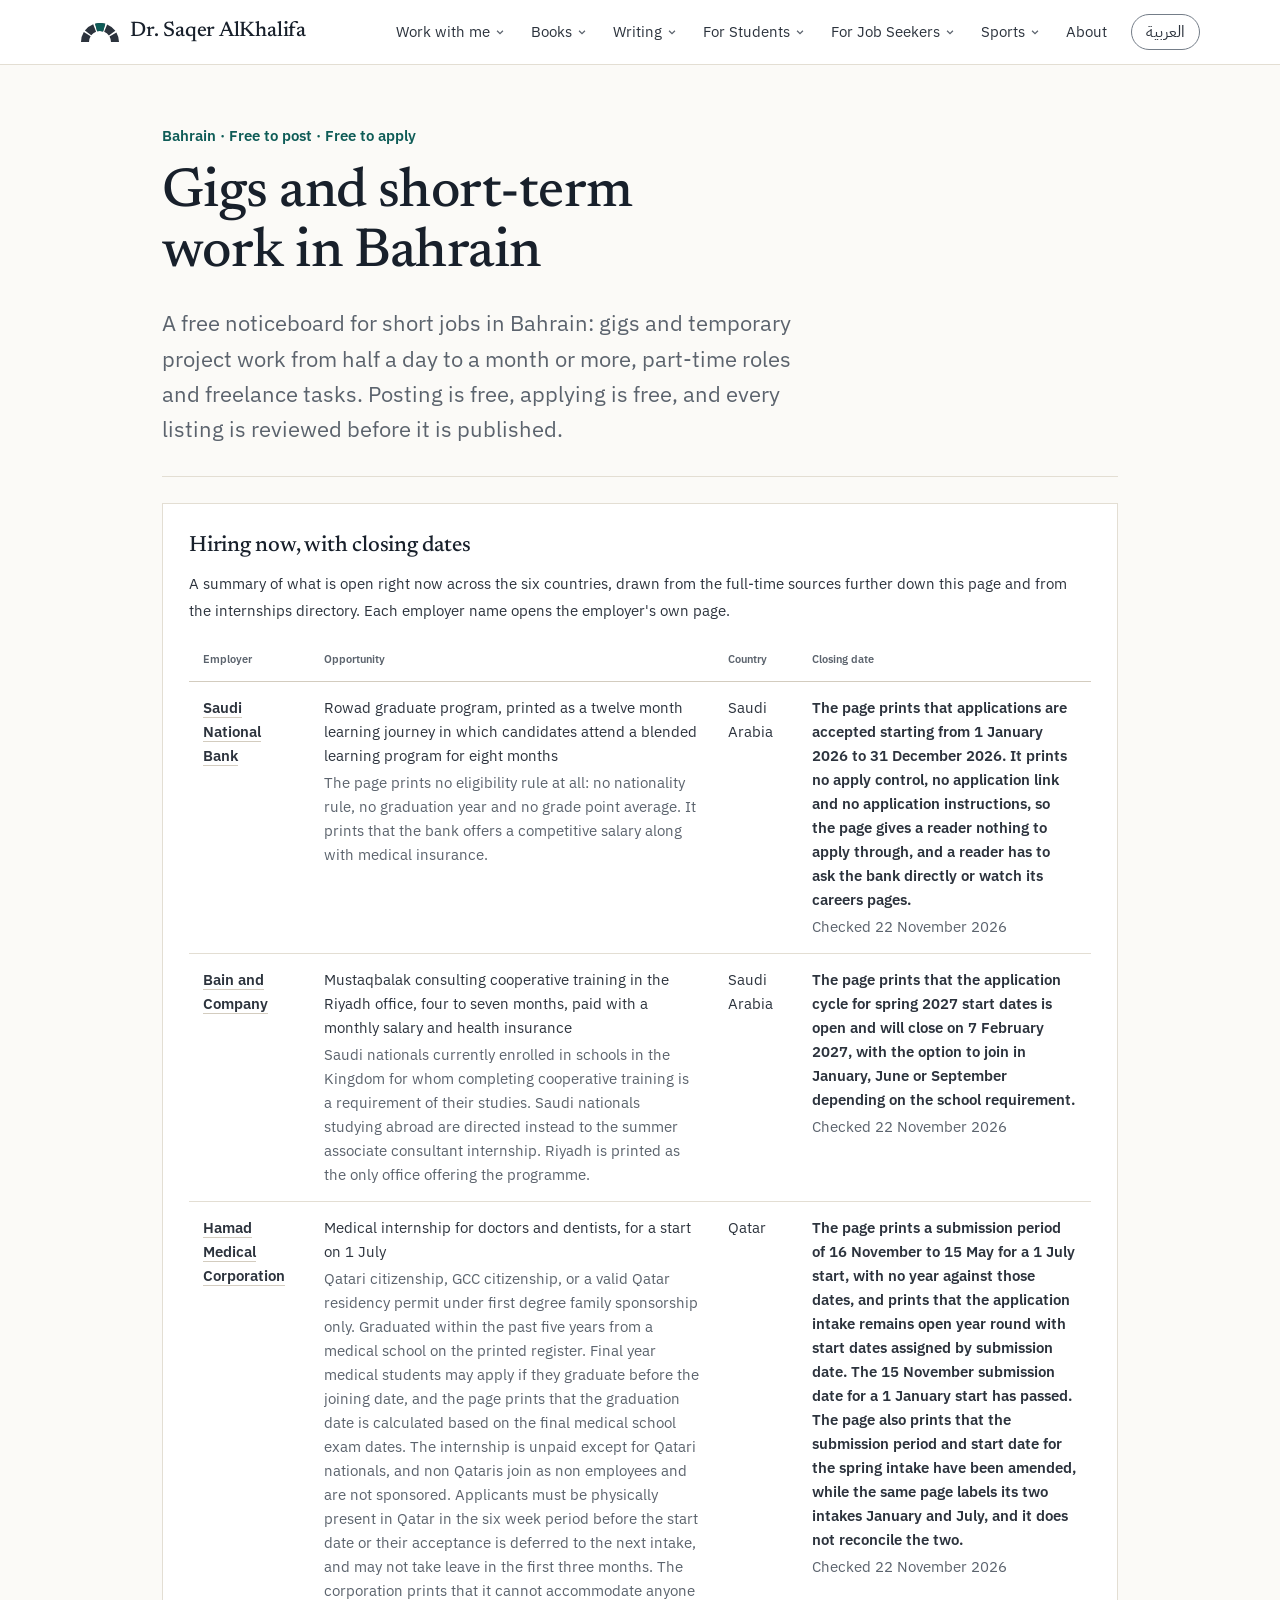
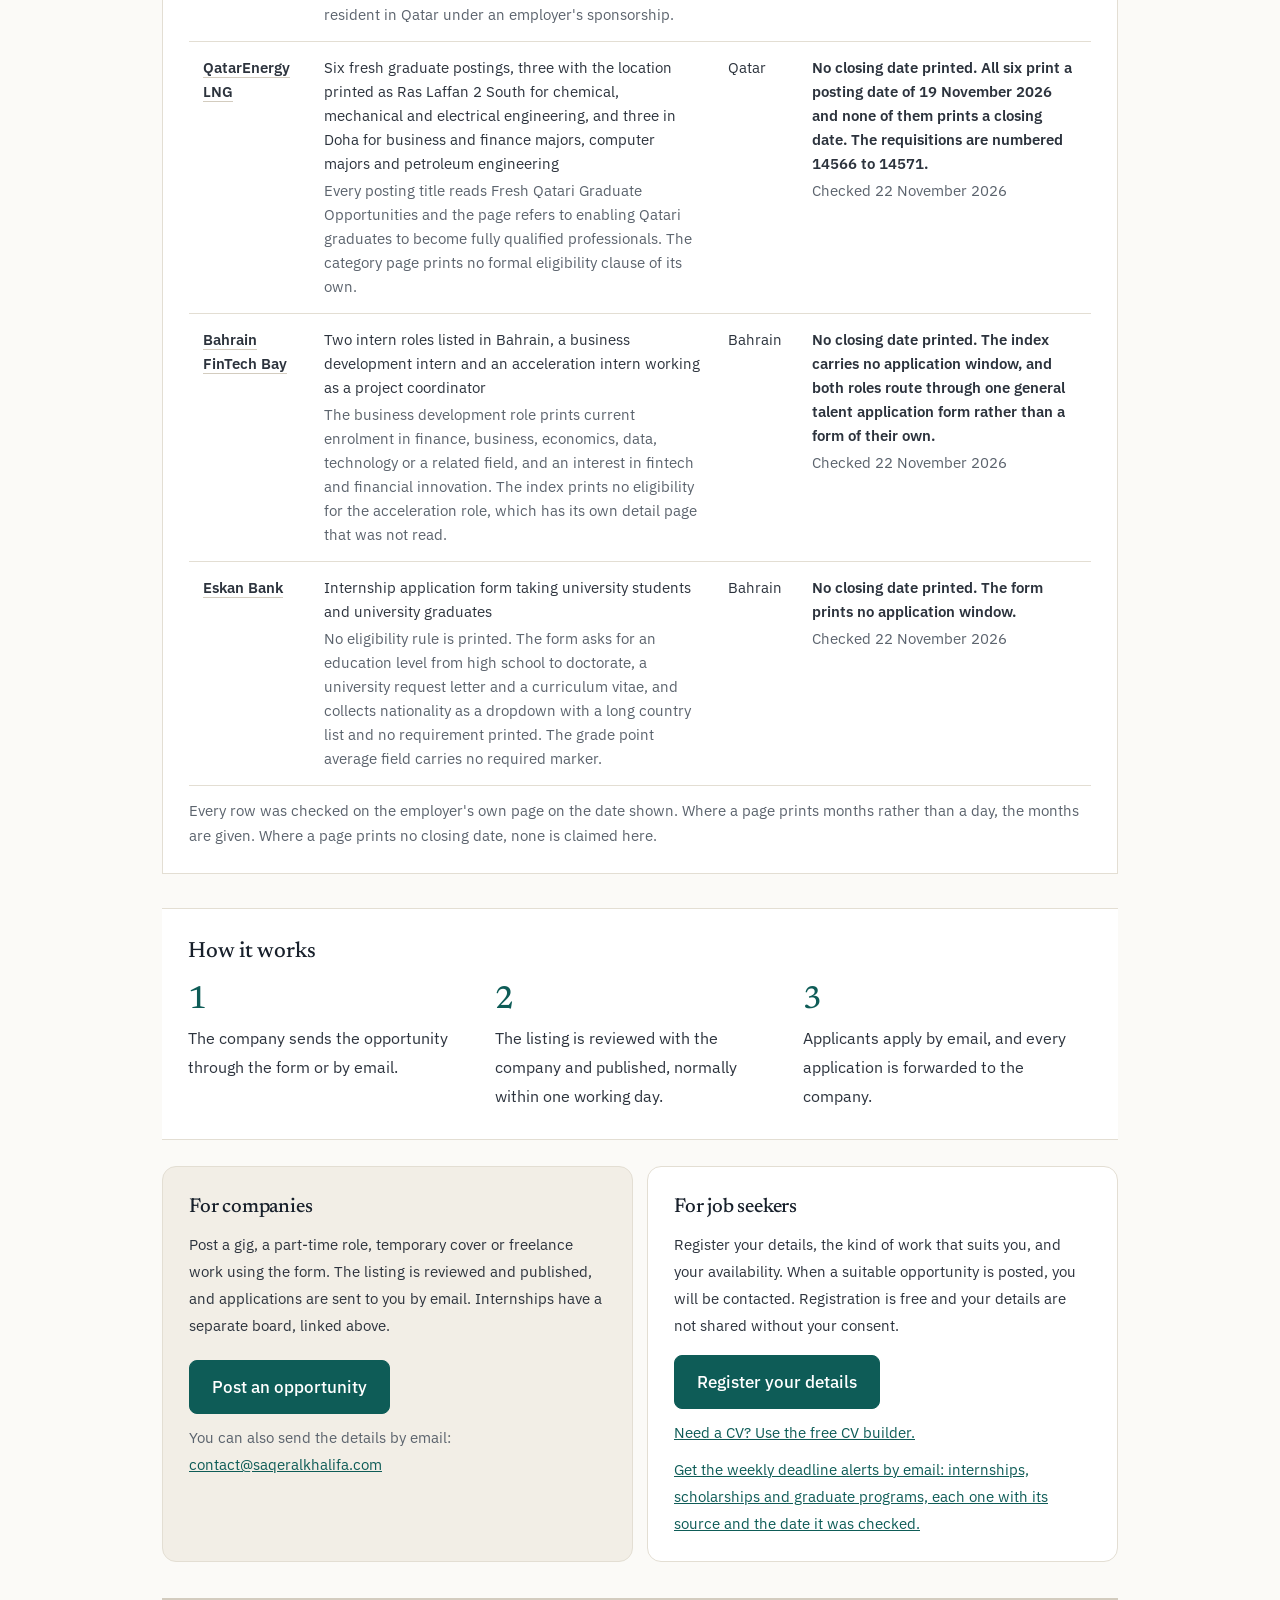
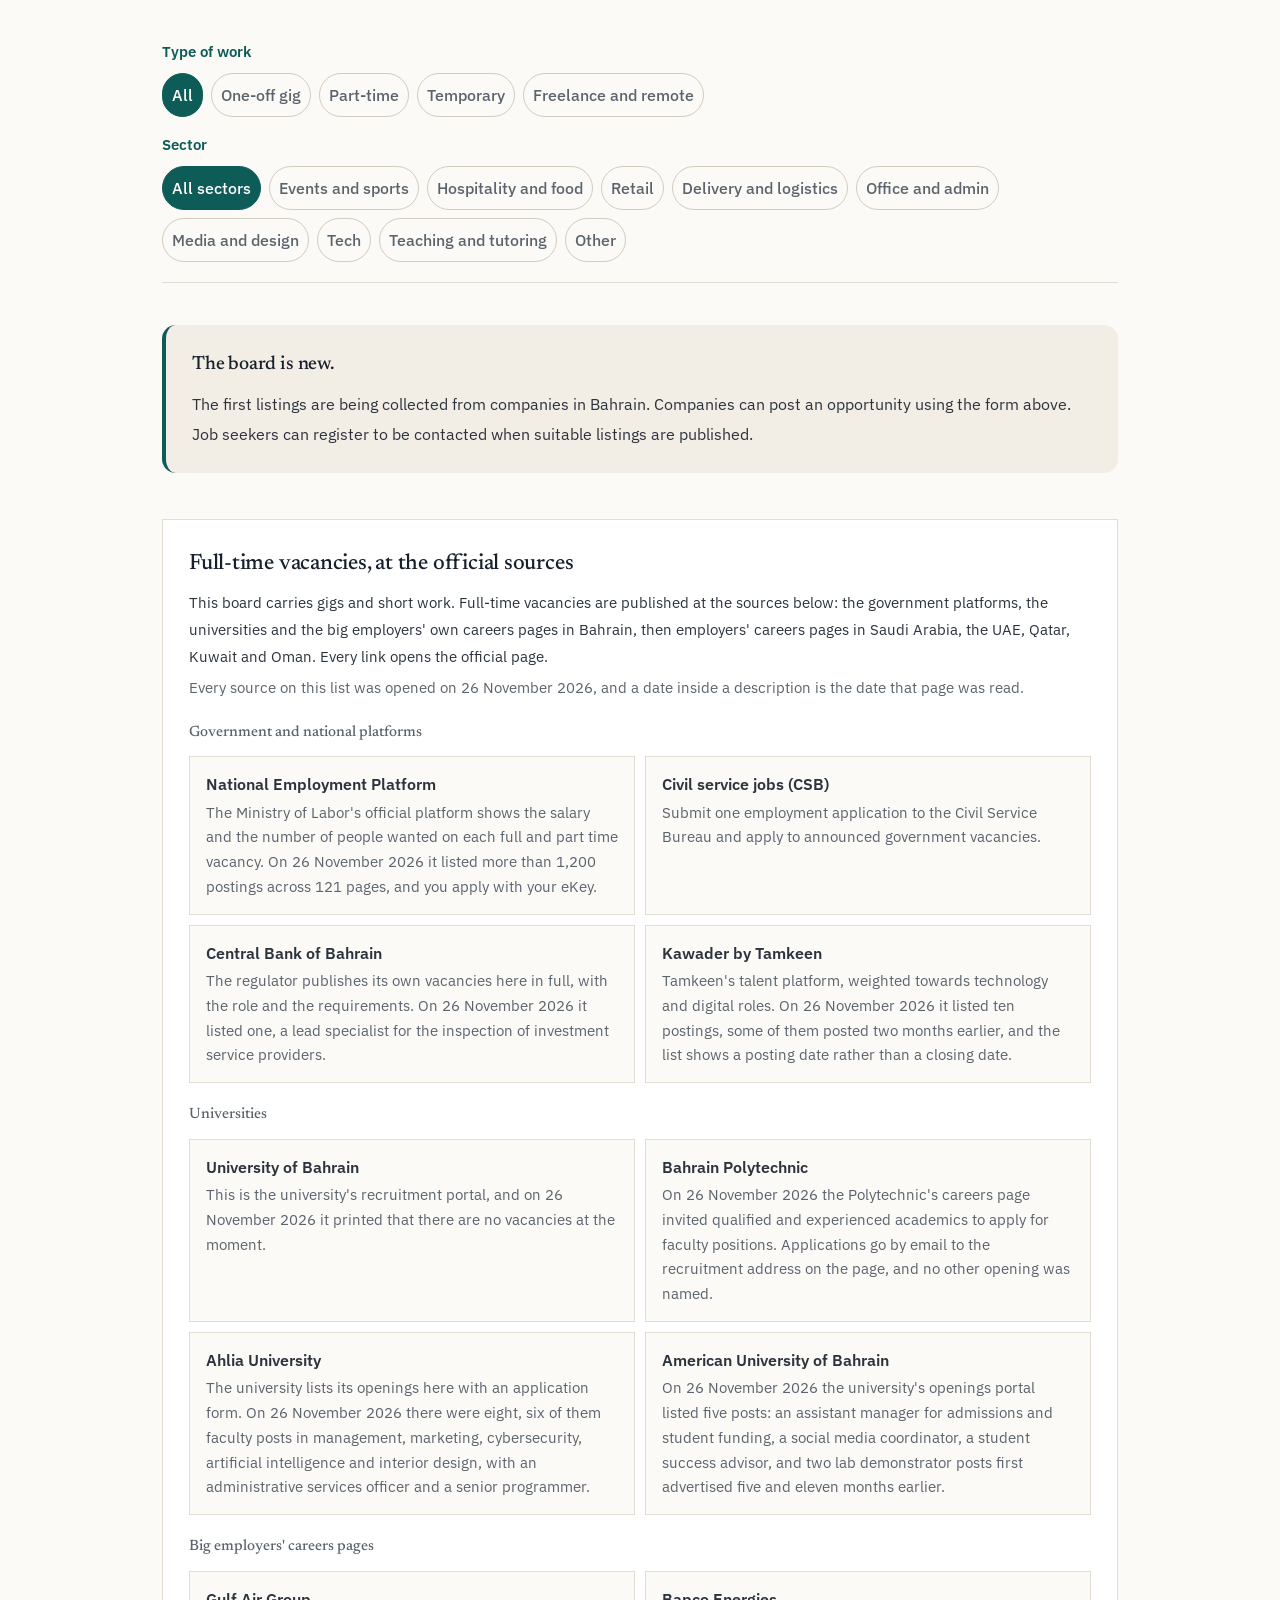
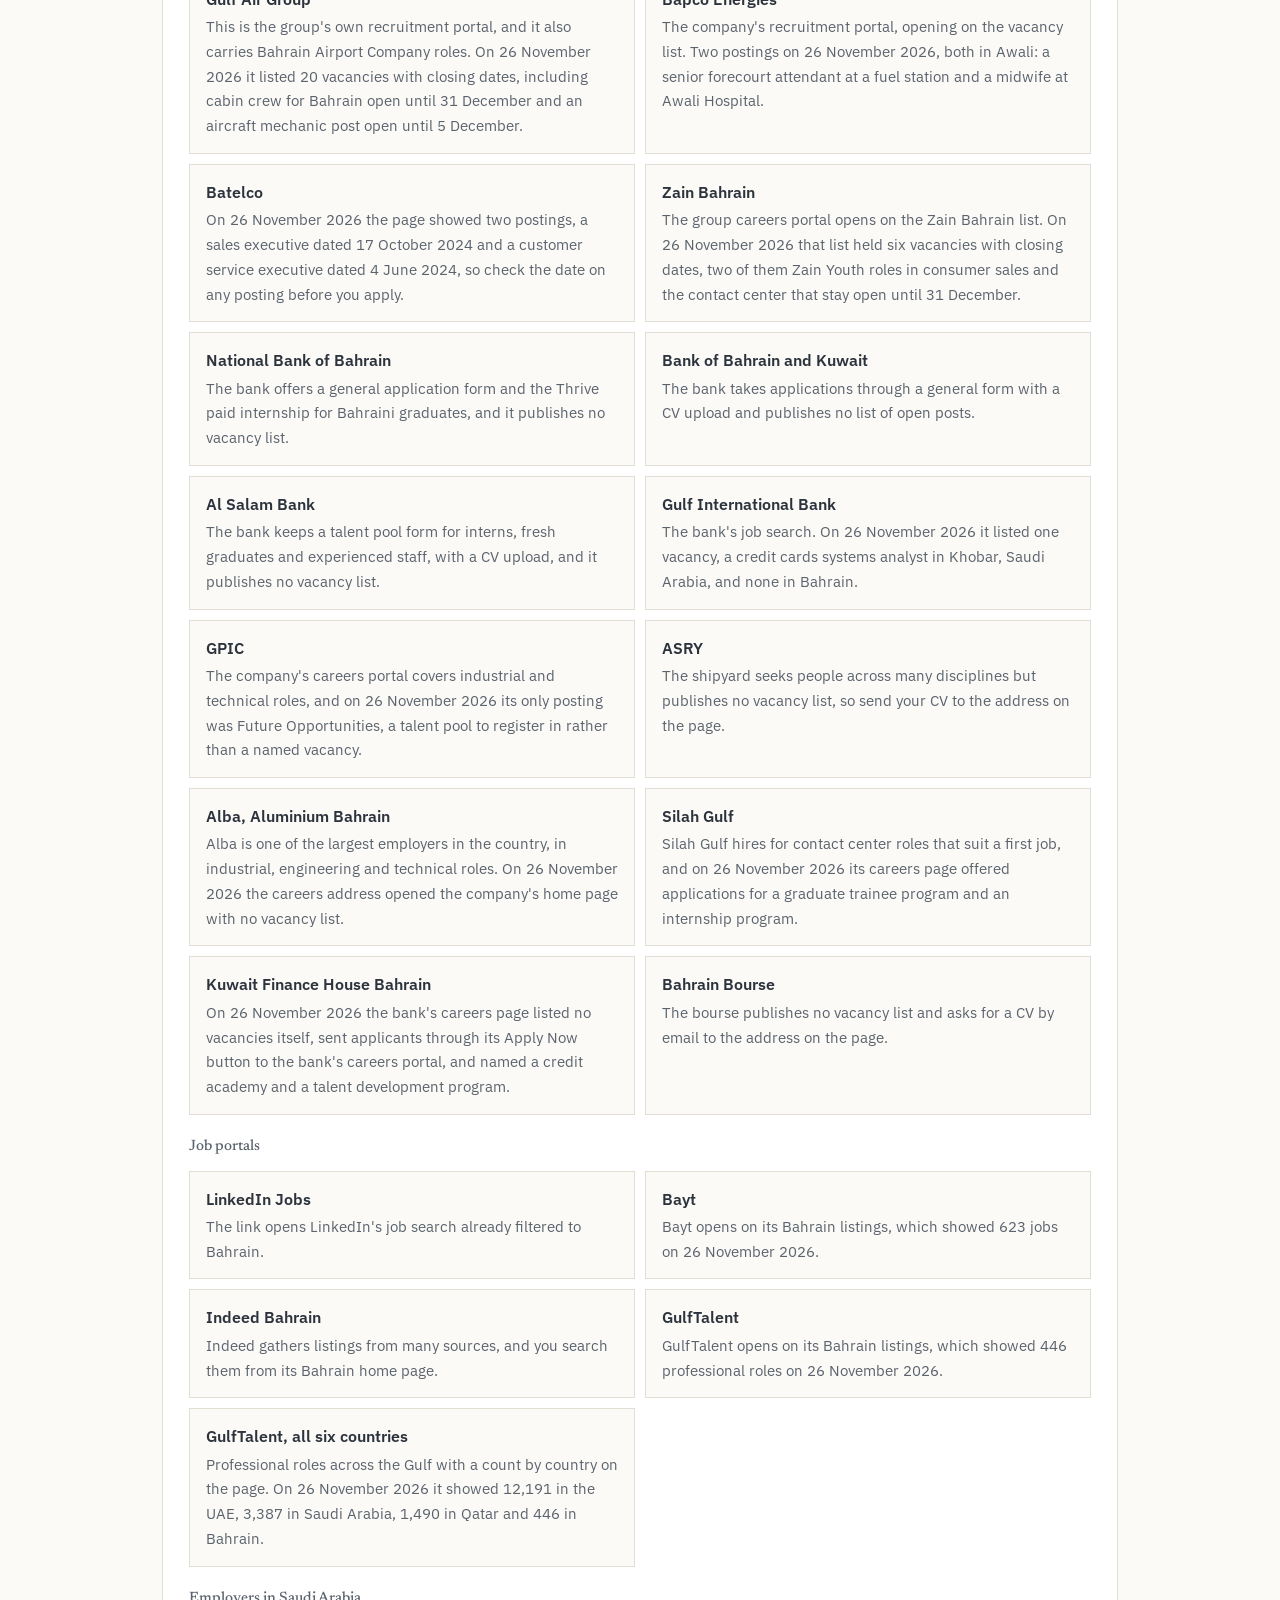
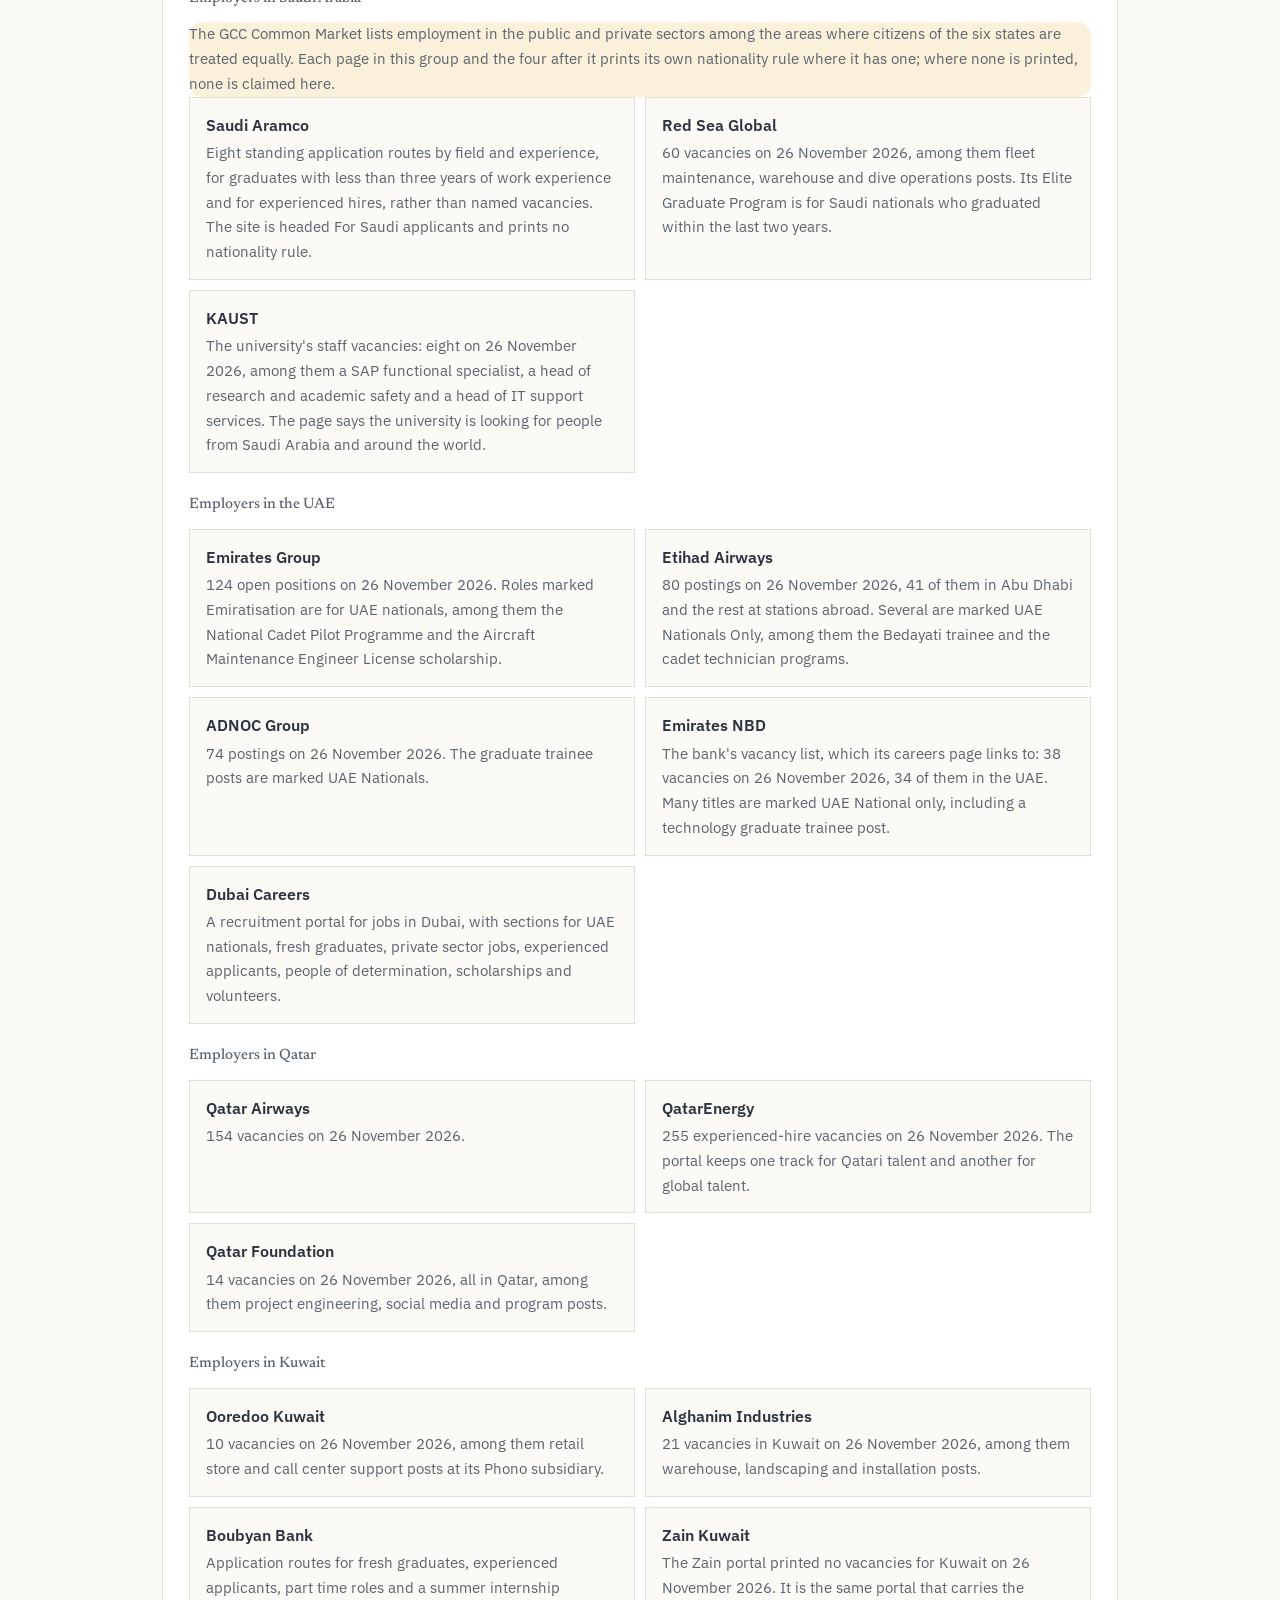
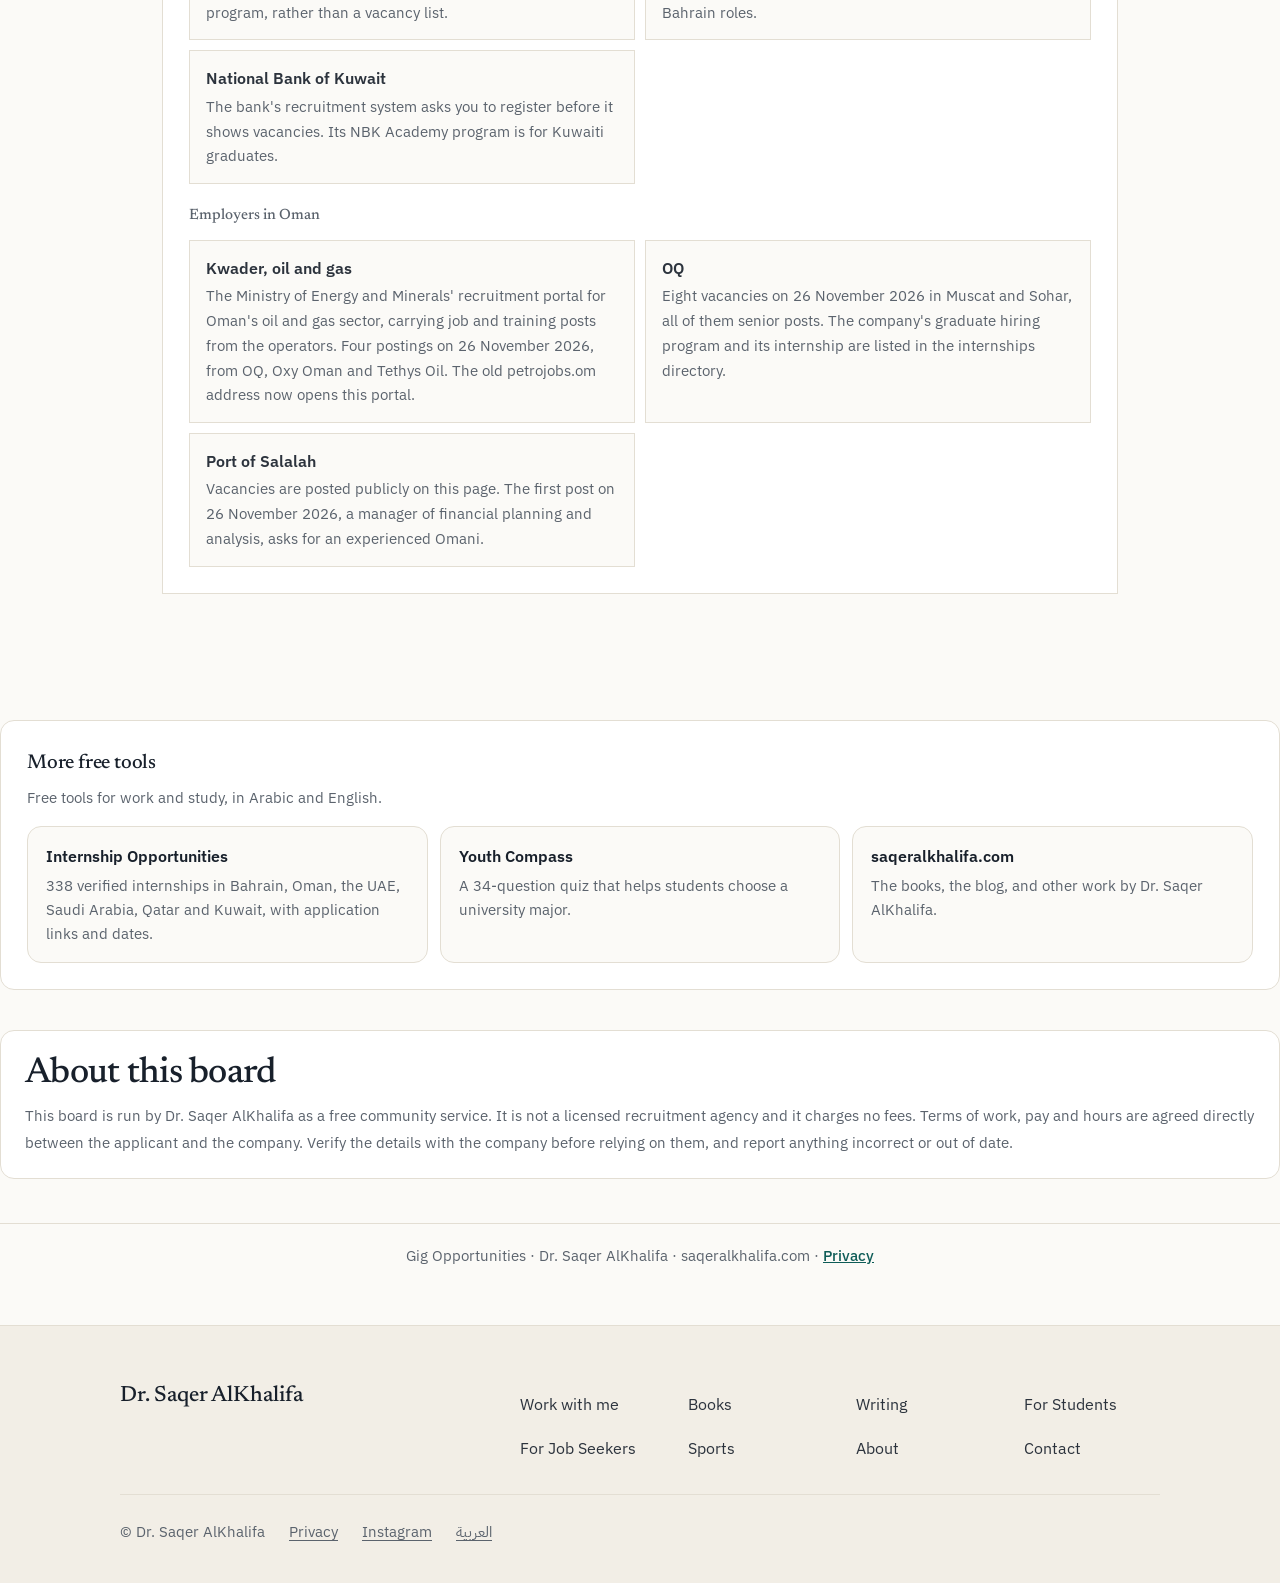
==== commit 219a8c9b: "Full-time jobs: every Bahrain source reopened on 26 November, notes rewritten with what each page sh" ====
--- a/index.html
+++ b/index.html
@@ -1239,96 +1239,107 @@
 const SOURCES = [
  {g:"gov", url:"https://services.mol.gov.bh/",
   n:{en:"National Employment Platform", ar:"المنصة الوطنية للتوظيف"},
-  d:{en:"The Ministry of Labor's official platform: more than a thousand open positions with salaries shown, full and part time. Apply with your eKey.",
-     ar:"منصة وزارة العمل الرسمية: أكثر من ألف شاغر معروض بالراتب، بدوام كلي وجزئي، والتقديم بالمفتاح الإلكتروني."}},
+  d:{en:"The Ministry of Labor's official platform shows the salary and the number of people wanted on each full and part time vacancy. On 26 November 2026 it listed more than 1,200 postings across 121 pages, and you apply with your eKey.",
+     ar:"تعرض منصة وزارة العمل الرسمية الراتب وعدد المطلوبين في كل شاغر بدوام كلي أو جزئي. وفي ٢٦ نوفمبر ٢٠٢٦ أدرجت أكثر من ١٬٢٠٠ إعلان في ١٢١ صفحة، ويكون التقديم بالمفتاح الإلكتروني."}},
  {g:"gov", url:"https://services.bahrain.bh/wps/portal/EmploymentApplication_ar",
   n:{en:"Civil service jobs (CSB)", ar:"وظائف الخدمة المدنية"},
   d:{en:"Submit one employment application to the Civil Service Bureau and apply to announced government vacancies.",
      ar:"قدّم طلب توظيف واحدًا لجهاز الخدمة المدنية وتقدّم على الوظائف الحكومية المعلنة."}},
  {g:"gov", url:"https://www.cbb.gov.bh/careers/",
   n:{en:"Central Bank of Bahrain", ar:"مصرف البحرين المركزي"},
-  d:{en:"The regulator's own vacancies, listed in full with the role and the requirements.",
-     ar:"شواغر الجهة الرقابية نفسها، منشورة كاملة بالمسمى والمتطلبات."}},
+  d:{en:"The regulator publishes its own vacancies here in full, with the role and the requirements. On 26 November 2026 it listed one, a lead specialist for the inspection of investment service providers.",
+     ar:"ينشر المصرف المركزي شواغره هنا كاملة بالمسمى والمتطلبات. وفي ٢٦ نوفمبر ٢٠٢٦ أدرج شاغرًا واحدًا لوظيفة أخصائي رئيسي في تفتيش مزودي خدمات الاستثمار."}},
  {g:"gov", url:"https://kawader.tamkeen.bh/en/",
   n:{en:"Kawader by Tamkeen", ar:"كوادر من تمكين"},
   d:{en:"Tamkeen's talent platform, weighted towards technology and digital roles. On 26 November 2026 it listed ten postings, some of them posted two months earlier, and the list shows a posting date rather than a closing date.",
      ar:"منصة المواهب من تمكين، وتميل إلى الوظائف التقنية والرقمية. وفي ٢٦ نوفمبر ٢٠٢٦ أدرجت عشرة إعلانات، بعضها منشور قبل شهرين، وتعرض القائمة تاريخ النشر لا تاريخ الإغلاق."}},
  {g:"uni", url:"https://recruitment.uob.edu.bh/",
   n:{en:"University of Bahrain", ar:"جامعة البحرين"},
-  d:{en:"The university's recruitment portal. On 23 November 2026 it printed that there are no vacancies at the moment.", ar:"بوابة التوظيف الرسمية للجامعة. وفي ٢٣ نوفمبر ٢٠٢٦ طبعت أنه لا توجد شواغر في الوقت الحالي."}},
+  d:{en:"This is the university's recruitment portal, and on 26 November 2026 it printed that there are no vacancies at the moment.",
+     ar:"هذه بوابة التوظيف الرسمية للجامعة، وفي ٢٦ نوفمبر ٢٠٢٦ طبعت أنه لا توجد شواغر في الوقت الحالي."}},
  {g:"uni", url:"https://www.polytechnic.bh/careers/",
   n:{en:"Bahrain Polytechnic", ar:"بوليتكنك البحرين"},
-  d:{en:"The Polytechnic's careers page. Its separate recruitment portal has been suspended, and on 4 September 2026 the page said there are currently no vacancies.", ar:"صفحة التوظيف في البوليتكنك. أما بوابة التوظيف المستقلة فقد أُوقفت، وفي ٤ سبتمبر ٢٠٢٦ كانت الصفحة تقول إنه لا توجد شواغر حاليًا."}},
+  d:{en:"On 26 November 2026 the Polytechnic's careers page invited qualified and experienced academics to apply for faculty positions. Applications go by email to the recruitment address on the page, and no other opening was named.",
+     ar:"في ٢٦ نوفمبر ٢٠٢٦ دعت صفحة التوظيف في البوليتكنك الأكاديميين المؤهلين وذوي الخبرة إلى التقدم لوظائف هيئة التدريس. ويكون التقديم بالبريد الإلكتروني إلى عنوان التوظيف المذكور في الصفحة، ولم تُذكر فيها وظيفة أخرى."}},
  {g:"uni", url:"https://www.ahlia.edu.bh/vacancies/",
   n:{en:"Ahlia University", ar:"الجامعة الأهلية"},
-  d:{en:"Faculty and administrative openings, with an application form.", ar:"شواغر أكاديمية وإدارية مع نموذج تقديم."}},
+  d:{en:"The university lists its openings here with an application form. On 26 November 2026 there were eight, six of them faculty posts in management, marketing, cybersecurity, artificial intelligence and interior design, with an administrative services officer and a senior programmer.",
+     ar:"تعرض الجامعة شواغرها هنا مع نموذج تقديم. وفي ٢٦ نوفمبر ٢٠٢٦ كانت ثمانية، ست منها وظائف أكاديمية في الإدارة والتسويق والأمن السيبراني والذكاء الاصطناعي والتصميم الداخلي، إلى جانب موظف خدمات إدارية ومبرمج أول."}},
  {g:"uni", url:"https://apply.workable.com/aubh/",
   n:{en:"American University of Bahrain", ar:"الجامعة الأمريكية في البحرين"},
-  d:{en:"The university's current openings portal.", ar:"بوابة الشواغر الحالية للجامعة."}},
+  d:{en:"On 26 November 2026 the university's openings portal listed five posts: an assistant manager for admissions and student funding, a social media coordinator, a student success advisor, and two lab demonstrator posts first advertised five and eleven months earlier.",
+     ar:"في ٢٦ نوفمبر ٢٠٢٦ أدرجت بوابة الشواغر في الجامعة خمس وظائف: مساعد مدير للقبول والتمويل الطلابي، ومنسق لوسائل التواصل الاجتماعي، ومرشد لنجاح الطلبة، ووظيفتان لمساعد مختبر نُشرتا لأول مرة قبل خمسة أشهر وأحد عشر شهرًا."}},
  {g:"corp", url:"https://gulfairgroup.sniperhire.net/",
   n:{en:"Gulf Air Group", ar:"مجموعة طيران الخليج"},
-  d:{en:"The group's own recruitment portal, which also carries Bahrain Airport Company roles. Cabin crew, ground and office posts, each with a closing date.",
-     ar:"بوابة التوظيف الخاصة بالمجموعة، وتضم كذلك وظائف شركة مطار البحرين. طاقم ضيافة ووظائف أرضية ومكتبية، لكل منها موعد إغلاق."}},
+  d:{en:"This is the group's own recruitment portal, and it also carries Bahrain Airport Company roles. On 26 November 2026 it listed 20 vacancies with closing dates, including cabin crew for Bahrain open until 31 December and an aircraft mechanic post open until 5 December.",
+     ar:"هذه بوابة التوظيف الخاصة بالمجموعة، وتضم كذلك وظائف شركة مطار البحرين. وفي ٢٦ نوفمبر ٢٠٢٦ أدرجت ٢٠ شاغرًا لكل منها موعد إغلاق، منها طاقم الضيافة للبحرين حتى ٣١ ديسمبر ووظيفة ميكانيكي طائرات حتى ٥ ديسمبر."}},
  {g:"corp", url:"https://iadygs.fa.ocs.oraclecloud.com/hcmUI/CandidateExperience/en/sites/CX_1/jobs",
   n:{en:"Bapco Energies", ar:"بابكو للطاقة"},
   d:{en:"The company's recruitment portal, opening on the vacancy list. Two postings on 26 November 2026, both in Awali: a senior forecourt attendant at a fuel station and a midwife at Awali Hospital.",
      ar:"بوابة التوظيف الخاصة بالشركة، وتفتح على قائمة الشواغر. إعلانان في ٢٦ نوفمبر ٢٠٢٦، كلاهما في عوالي: عامل أول في ساحة محطة وقود وقابلة في مستشفى عوالي."}},
  {g:"corp", url:"https://careers.batelco.com/en/bahrain/",
   n:{en:"Batelco", ar:"بتلكو"},
-  d:{en:"Technology and telecom roles. The postings here are not refreshed often, so check the date on each one.",
-     ar:"وظائف التقنية والاتصالات. ولا تُحدَّث الإعلانات هنا كثيرًا، فانظر إلى تاريخ كل إعلان."}},
+  d:{en:"On 26 November 2026 the page showed two postings, a sales executive dated 17 October 2024 and a customer service executive dated 4 June 2024, so check the date on any posting before you apply.",
+     ar:"في ٢٦ نوفمبر ٢٠٢٦ عرضت الصفحة إعلانين، مسؤول مبيعات بتاريخ ١٧ أكتوبر ٢٠٢٤ ومسؤول خدمة عملاء بتاريخ ٤ يونيو ٢٠٢٤، فانظر إلى تاريخ أي إعلان قبل أن تتقدم."}},
  {g:"corp", url:"https://careers.zain.com/?opr=7666&pg=0",
   n:{en:"Zain Bahrain", ar:"زين البحرين"},
-  d:{en:"Zain vacancies on the group careers portal.", ar:"وظائف زين على بوابة التوظيف للمجموعة."}},
+  d:{en:"The group careers portal opens on the Zain Bahrain list. On 26 November 2026 that list held six vacancies with closing dates, two of them Zain Youth roles in consumer sales and the contact center that stay open until 31 December.",
+     ar:"تفتح بوابة التوظيف للمجموعة على قائمة زين البحرين، وفي ٢٦ نوفمبر ٢٠٢٦ ضمت القائمة ستة شواغر لكل منها موعد إغلاق، منها وظيفتان من وظائف زين للشباب في مبيعات الأفراد ومركز الاتصال تبقيان مفتوحتين حتى ٣١ ديسمبر."}},
  {g:"corp", url:"https://nbbonline.com/about/careers/",
   n:{en:"National Bank of Bahrain", ar:"بنك البحرين الوطني"},
-  d:{en:"A general application form and the Thrive paid internship for Bahraini graduates. No vacancy list is published.", ar:"نموذج تقديم عام وبرنامج ثرايف للتدريب المدفوع لخريجي البحرين. ولا تُنشر قائمة شواغر."}},
+  d:{en:"The bank offers a general application form and the Thrive paid internship for Bahraini graduates, and it publishes no vacancy list.",
+     ar:"يتيح البنك نموذج تقديم عامًا وبرنامج ثرايف للتدريب المدفوع لخريجي البحرين، ولا ينشر قائمة شواغر."}},
  {g:"corp", url:"https://www.bbkonline.com/careers/",
   n:{en:"Bank of Bahrain and Kuwait", ar:"بنك البحرين والكويت"},
-  d:{en:"Banking careers. A general application form rather than a list of open posts.",
-     ar:"وظائف مصرفية. نموذج تقديم عام لا قائمة شواغر."}},
+  d:{en:"The bank takes applications through a general form with a CV upload and publishes no list of open posts.",
+     ar:"يستقبل البنك الطلبات عبر نموذج عام مع رفع السيرة الذاتية، ولا ينشر قائمة بالوظائف الشاغرة."}},
  {g:"corp", url:"https://www.alsalambank.com/en/careers/",
   n:{en:"Al Salam Bank", ar:"مصرف السلام"},
-  d:{en:"Banking careers. Contact form only, with no vacancy list published.",
-     ar:"وظائف مصرفية. نموذج تواصل فقط، دون نشر قائمة شواغر."}},
+  d:{en:"The bank keeps a talent pool form for interns, fresh graduates and experienced staff, with a CV upload, and it publishes no vacancy list.",
+     ar:"يتيح البنك نموذجًا للانضمام إلى قاعدة المواهب للمتدربين والخريجين الجدد وأصحاب الخبرة مع رفع السيرة الذاتية، ولا ينشر قائمة شواغر."}},
  {g:"corp", url:"https://careers.gib.com/",
   n:{en:"Gulf International Bank", ar:"بنك الخليج الدولي"},
   d:{en:"The bank's job search. On 26 November 2026 it listed one vacancy, a credit cards systems analyst in Khobar, Saudi Arabia, and none in Bahrain.", ar:"بحث الوظائف في البنك. وفي ٢٦ نوفمبر ٢٠٢٦ عرض وظيفة واحدة، محلل أنظمة بطاقات الائتمان في الخبر بالسعودية، ولا شيء في البحرين."}},
  {g:"corp", url:"https://gpiccareer.gpic.com/",
   n:{en:"GPIC", ar:"الخليج لصناعة البتروكيماويات"},
-  d:{en:"Industrial and technical roles. Usually a talent pool to register in rather than named vacancies.",
-     ar:"وظائف صناعية وفنية. وغالبًا ما يكون تسجيلًا في قاعدة مواهب لا شواغر محددة."}},
+  d:{en:"The company's careers portal covers industrial and technical roles, and on 26 November 2026 its only posting was Future Opportunities, a talent pool to register in rather than a named vacancy.",
+     ar:"تغطي بوابة التوظيف في الشركة الوظائف الصناعية والفنية، وفي ٢٦ نوفمبر ٢٠٢٦ كان إعلانها الوحيد للفرص المستقبلية، وهو تسجيل في قاعدة مواهب لا شاغر محدد."}},
  {g:"corp", url:"https://www.asry.net/contact/careers/",
   n:{en:"ASRY", ar:"أسري"},
-  d:{en:"Shipyard and technical roles. There is no vacancy list: send your CV to the address on the page.",
-     ar:"وظائف الحوض الجاف والوظائف الفنية. ولا توجد قائمة شواغر: أرسل سيرتك الذاتية إلى العنوان المذكور في الصفحة."}},
+  d:{en:"The shipyard seeks people across many disciplines but publishes no vacancy list, so send your CV to the address on the page.",
+     ar:"يبحث الحوض عن كفاءات في تخصصات كثيرة لكنه لا ينشر قائمة شواغر، فأرسل سيرتك الذاتية إلى العنوان المذكور في الصفحة."}},
  {g:"corp", url:"https://careers.albasmelter.com/",
   n:{en:"Alba, Aluminium Bahrain", ar:"ألبا، ألمنيوم البحرين"},
-  d:{en:"One of the largest employers in the country: industrial, engineering and technical roles. On 23 November 2026 the careers address opened the company's home page with no vacancy list.",
-     ar:"من أكبر أرباب العمل في البلاد: وظائف صناعية وهندسية وفنية. وفي ٢٣ نوفمبر ٢٠٢٦ فتح عنوان التوظيف الصفحة الرئيسية للشركة دون قائمة شواغر."}},
+  d:{en:"Alba is one of the largest employers in the country, in industrial, engineering and technical roles. On 26 November 2026 the careers address opened the company's home page with no vacancy list.",
+     ar:"ألبا من أكبر أرباب العمل في البلاد في الوظائف الصناعية والهندسية والفنية. وفي ٢٦ نوفمبر ٢٠٢٦ فتح عنوان التوظيف الصفحة الرئيسية للشركة دون قائمة شواغر."}},
  {g:"corp", url:"https://silah.bh/careers/",
   n:{en:"Silah Gulf", ar:"صلة الخليج"},
-  d:{en:"Contact-center roles, suitable for first jobs.", ar:"وظائف مراكز الاتصال، مناسبة لأول وظيفة."}},
+  d:{en:"Silah Gulf hires for contact center roles that suit a first job, and on 26 November 2026 its careers page offered applications for a graduate trainee program and an internship program.",
+     ar:"توظف صلة الخليج في مراكز الاتصال بوظائف تناسب أول عمل، وفي ٢٦ نوفمبر ٢٠٢٦ أتاحت صفحة التوظيف التقديم على برنامج للمتدربين الخريجين وبرنامج للتدريب."}},
  {g:"corp", url:"https://www.bh.kfh.com/about/careers/",
   n:{en:"Kuwait Finance House Bahrain", ar:"بيت التمويل الكويتي البحرين"},
-  d:{en:"The bank's careers page, checked on 28 September 2026. It lists no vacancies itself and sends applicants to the KFH careers portal, and names a credit academy and a talent development program.",
-     ar:"صفحة التوظيف في البنك، جرى التحقق منها في ٢٨ سبتمبر ٢٠٢٦. ولا تدرج شواغر بنفسها بل تحيل المتقدمين إلى بوابة التوظيف، وتذكر أكاديمية الائتمان وبرنامج تطوير المواهب."}},
+  d:{en:"On 26 November 2026 the bank's careers page listed no vacancies itself, sent applicants through its Apply Now button to the bank's careers portal, and named a credit academy and a talent development program.",
+     ar:"في ٢٦ نوفمبر ٢٠٢٦ لم تدرج صفحة التوظيف في البنك شواغر بنفسها، بل أحالت المتقدمين عبر زر التقديم إلى بوابة التوظيف في البنك، وذكرت أكاديمية الائتمان وبرنامج تطوير المواهب."}},
  {g:"corp", url:"https://bahrainbourse.com/en/careers",
   n:{en:"Bahrain Bourse", ar:"بورصة البحرين"},
-  d:{en:"Financial market roles. Send a CV to the address on the page; there is no vacancy list.",
-     ar:"وظائف سوق المال. أرسل سيرتك الذاتية إلى العنوان في الصفحة، فلا توجد قائمة شواغر."}},
+  d:{en:"The bourse publishes no vacancy list and asks for a CV by email to the address on the page.",
+     ar:"لا تنشر البورصة قائمة شواغر، وتطلب إرسال السيرة الذاتية بالبريد الإلكتروني إلى العنوان المذكور في الصفحة."}},
  {g:"port", url:"https://www.linkedin.com/jobs/search?location=Bahrain",
   n:{en:"LinkedIn Jobs", ar:"وظائف لينكد إن"},
-  d:{en:"Opens already filtered to Bahrain.", ar:"يفتح مرشّحًا على البحرين مباشرة."}},
+  d:{en:"The link opens LinkedIn's job search already filtered to Bahrain.",
+     ar:"يفتح الرابط بحث الوظائف في لينكد إن مرشّحًا على البحرين مباشرة."}},
  {g:"port", url:"https://www.bayt.com/en/bahrain/jobs/",
   n:{en:"Bayt", ar:"بيت.كوم"},
-  d:{en:"Bahrain listings.", ar:"وظائف البحرين."}},
+  d:{en:"Bayt opens on its Bahrain listings, which showed 623 jobs on 26 November 2026.",
+     ar:"يفتح موقع بيت.كوم على قائمة وظائف البحرين، وقد عرضت ٦٢٣ وظيفة في ٢٦ نوفمبر ٢٠٢٦."}},
  {g:"port", url:"https://bh.indeed.com/",
   n:{en:"Indeed Bahrain", ar:"إنديد البحرين"},
-  d:{en:"Listings gathered from many sources.", ar:"وظائف مجمعة من مصادر عدة."}},
+  d:{en:"Indeed gathers listings from many sources, and you search them from its Bahrain home page.",
+     ar:"يجمع إنديد الوظائف من مصادر عدة، ويكون البحث فيها من صفحته الخاصة بالبحرين."}},
  {g:"port", url:"https://www.gulftalent.com/bahrain/jobs",
   n:{en:"GulfTalent", ar:"غلف تالنت"},
-  d:{en:"Professional roles, opening on the Bahrain listings.", ar:"وظائف مهنية، ويفتح على قائمة البحرين."}},
+  d:{en:"GulfTalent opens on its Bahrain listings, which showed 446 professional roles on 26 November 2026.",
+     ar:"يفتح غلف تالنت على قائمة البحرين، وقد عرضت ٤٤٦ وظيفة مهنية في ٢٦ نوفمبر ٢٠٢٦."}},
  {g:"gsa", url:"https://careers.aramco.com/saudi/search/?createNewAlert=false&q=&locationsearch=",
   n:{en:"Saudi Aramco", ar:"أرامكو السعودية"},
   d:{en:"Eight standing application routes by field and experience, for graduates with less than three years of work experience and for experienced hires, rather than named vacancies. The site is headed For Saudi applicants and prints no nationality rule.",
@@ -1445,7 +1456,7 @@
   what:{en:"Six vacancies listed, every location printed as Bahrain, Manama, two of them Zain Youth roles in consumer sales and the contact center", ar:"ست وظائف مدرجة، وكل موقع مطبوع على أنه البحرين، المنامة، اثنتان منها من وظائف زين للشباب في مبيعات الأفراد ومركز الاتصال"},
   who:{en:"The board prints no eligibility rule. None of the six is described as an internship or a training program, and no role is named Career Connect. The board prints no description of either Zain Youth role beyond its title.", ar:"لا تطبع البوابة شرط أهلية. وليست أي من الست موصوفة بأنها تدريب أو برنامج تدريبي، ولا توجد وظيفة باسم Career Connect. ولا تطبع البوابة وصفًا لأي من وظيفتي زين للشباب أبعد من عنوانها."},
   when:{en:"The closing dates printed are 3 December 2026 for a cyber security manager, 11 December 2026 for a security operations center associate, 28 December 2026 for a business to business telesales associate, and 31 December 2026 for the two Zain Youth roles and an outdoor sales business to customer role. The set of vacancies changes between readings, so read the board for the dates still standing when you arrive.", ar:"المواعيد المطبوعة للإغلاق هي ٣ ديسمبر ٢٠٢٦ لمدير أمن سيبراني، و١١ ديسمبر ٢٠٢٦ لمشارك في مركز عمليات الأمن، و٢٨ ديسمبر ٢٠٢٦ لمشارك مبيعات هاتفية للشركات، و٣١ ديسمبر ٢٠٢٦ لوظيفتي زين للشباب ولوظيفة مبيعات خارجية للأفراد. وتتغير قائمة الوظائف بين قراءة وأخرى، فاقرأ البوابة لمعرفة المواعيد القائمة عند وصولك."},
-  chk:{en:"Checked 22 November 2026", ar:"جرى التحقق في ٢٢ نوفمبر ٢٠٢٦"}},
+  chk:{en:"Checked 26 November 2026", ar:"جرى التحقق في ٢٦ نوفمبر ٢٠٢٦"}},
 
  {ct:"bh", end:"2026-12-05", url:"https://gulfairgroup.sniperhire.net/",
   org:{en:"Gulf Air Group", ar:"مجموعة طيران الخليج"},
@@ -1529,7 +1540,7 @@
   checked:(d)=>"Checked "+d,
   jH:"Full-time vacancies, at the official sources",
   jP:"This board carries gigs and short work. Full-time vacancies are published at the sources below: the government platforms, the universities and the big employers' own careers pages in Bahrain, then employers' careers pages in Saudi Arabia, the UAE, Qatar, Kuwait and Oman. Every link opens the official page.",
-  jChk:"The Bahrain sources were last opened together on 28 September 2026, and a date inside a description is the date that page was read since. The employers in the other five GCC countries were opened on 26 November 2026.",
+  jChk:"Every source on this list was opened on 26 November 2026, and a date inside a description is the date that page was read.",
   xH:"More free tools",
   xP:"Free tools for work and study, in Arabic and English.",
   xCards:[
@@ -1574,7 +1585,7 @@
   checked:(d)=>"جرى التحقق في "+d,
   jH:"الوظائف الدائمة من مصادرها الرسمية",
   jP:"هذه اللوحة للأعمال القصيرة. أما الوظائف الدائمة فتُنشر في المصادر أدناه: المنصات الحكومية والجامعات وصفحات التوظيف في الشركات الكبرى في البحرين، ثم صفحات التوظيف لدى جهات العمل في السعودية والإمارات وقطر والكويت وعُمان. كل رابط يفتح الصفحة الرسمية.",
-  jChk:"فُتحت مصادر البحرين معًا آخر مرة في ٢٨ سبتمبر ٢٠٢٦، وأي تاريخ داخل الوصف هو تاريخ قراءة تلك الصفحة بعد ذلك. وفُتحت صفحات جهات العمل في دول الخليج الخمس الأخرى في ٢٦ نوفمبر ٢٠٢٦.",
+  jChk:"فُتحت جميع المصادر في هذه القائمة في ٢٦ نوفمبر ٢٠٢٦، وأي تاريخ داخل الوصف هو تاريخ قراءة تلك الصفحة.",
   xH:"أدوات مجانية أخرى",
   xP:"أدوات مجانية للعمل والدراسة، بالعربية والإنجليزية.",
   xCards:[
--- a/qm/qm.css
+++ b/qm/qm.css
@@ -195,3 +195,6 @@
 .qmbrand{gap:10px;}
 .qmmark{display:block;flex:none;width:40px;height:21px;}
 @media (max-width:379px){.qmmark{display:none;}}
+
+/* Arabic pages from 380px to 429px wide, 26 Nov 2026: the Arabic name beside the keystone mark needs the same tightening as narrower phones, or the menu button sits past the right edge of a 390px to 413px screen. */
+@media (min-width:380px) and (max-width:429px){html[lang="ar"] .qmbar-in{gap:12px;padding:0 6px 0 14px;}html[lang="ar"] .qmbrand{font-size:17px;}html[lang="ar"] .qmlang{padding:0 10px;}}
